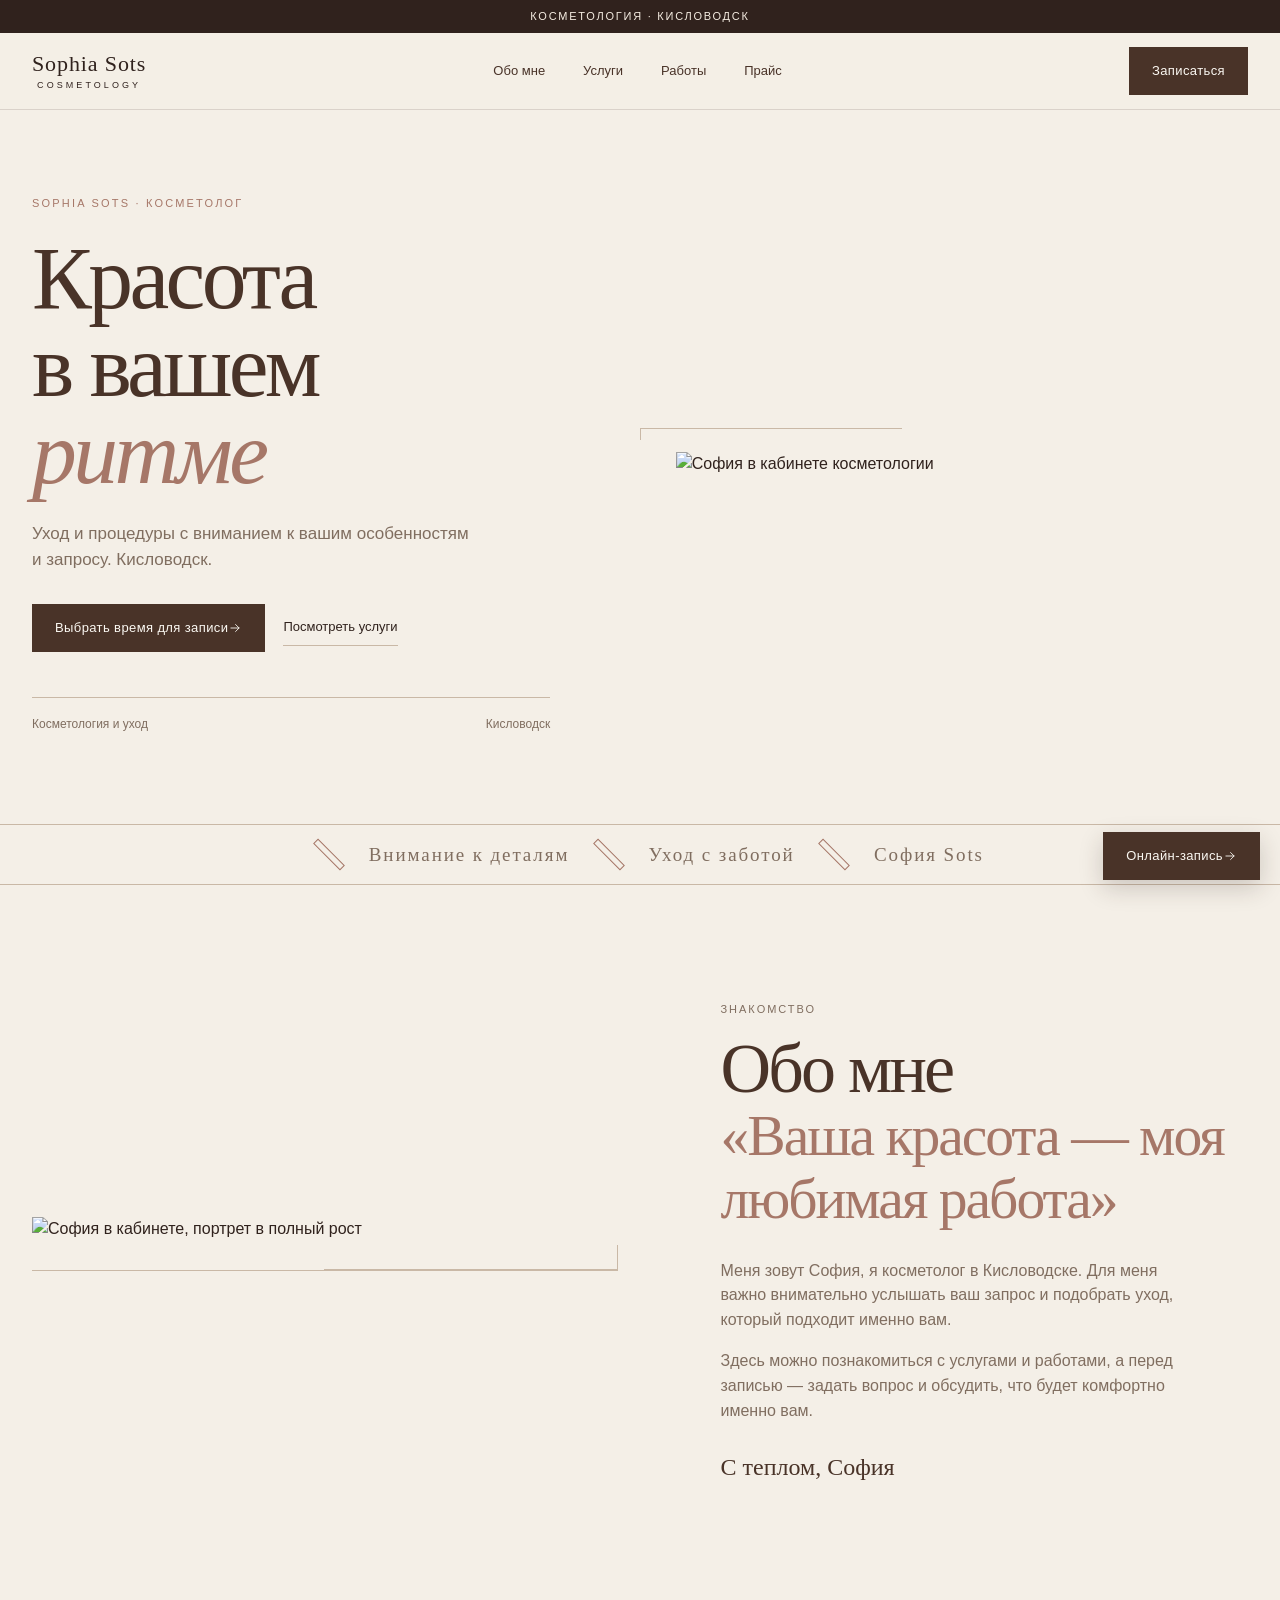
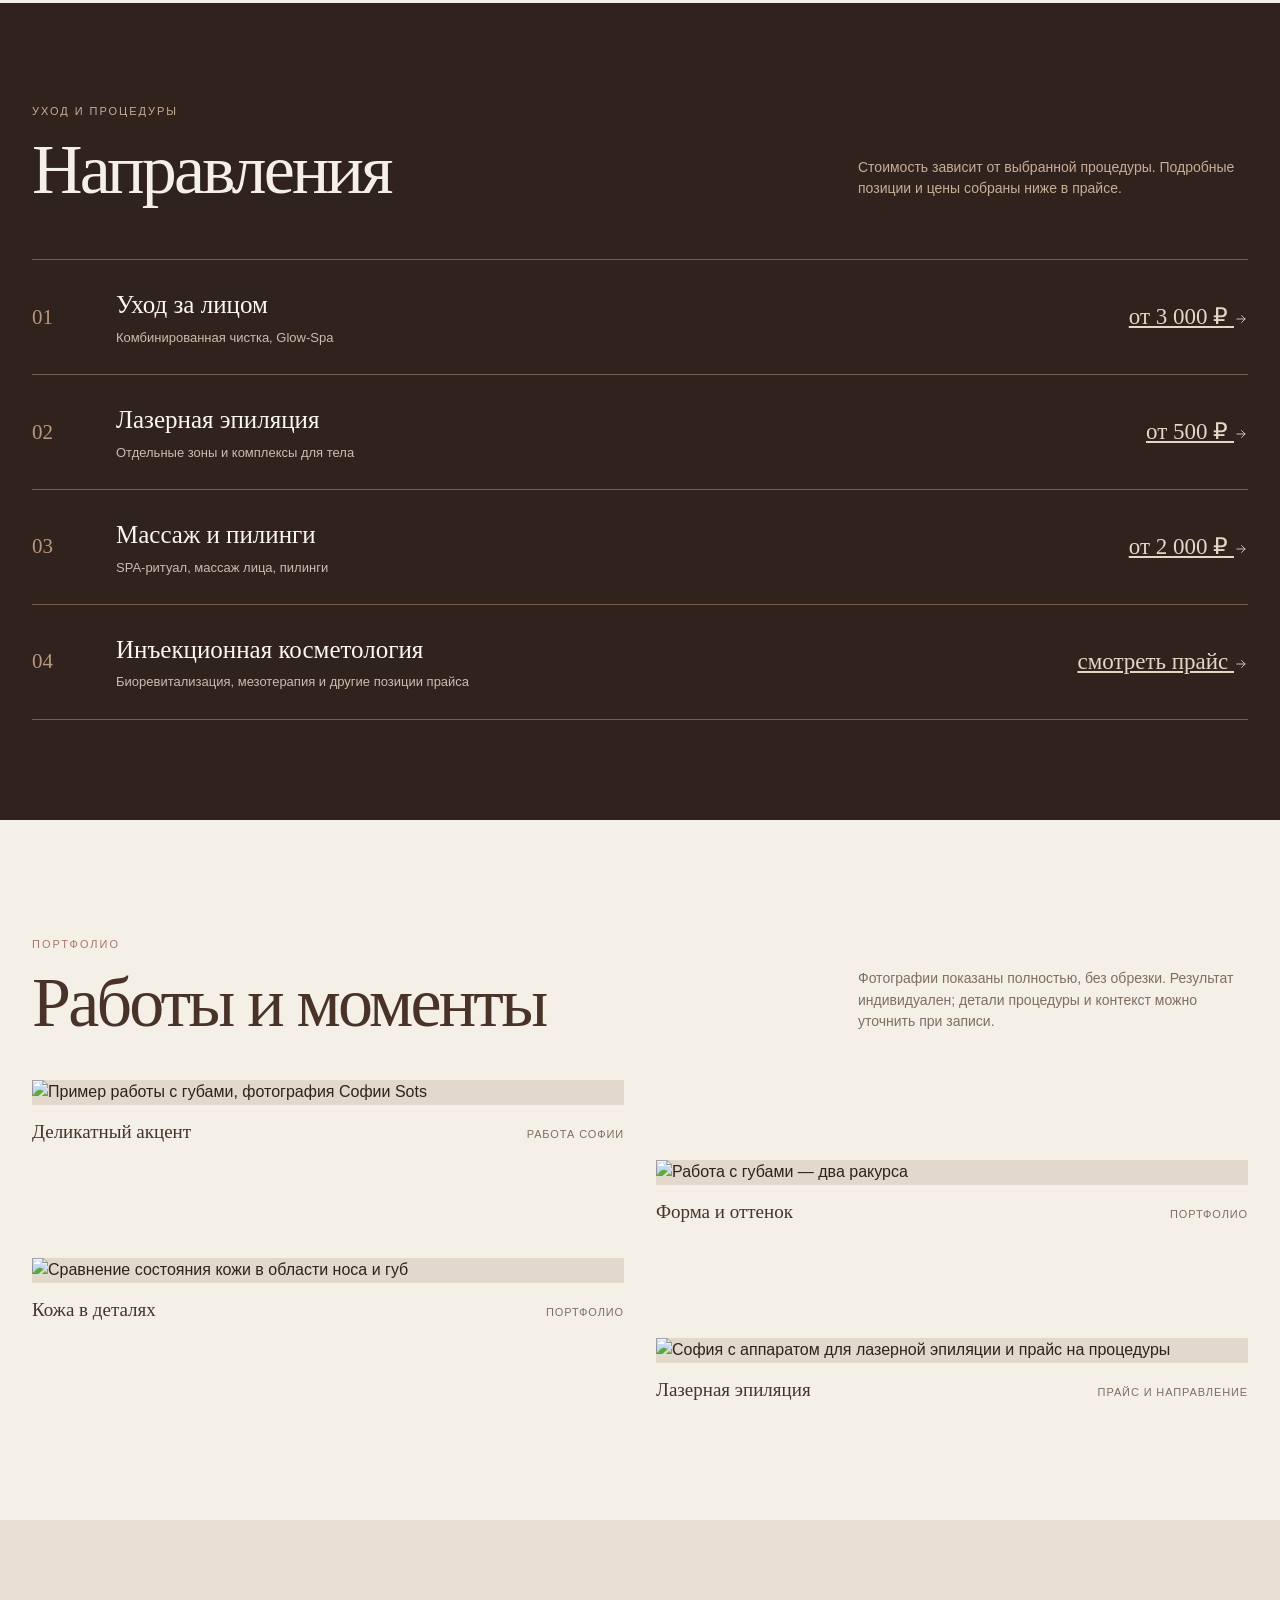
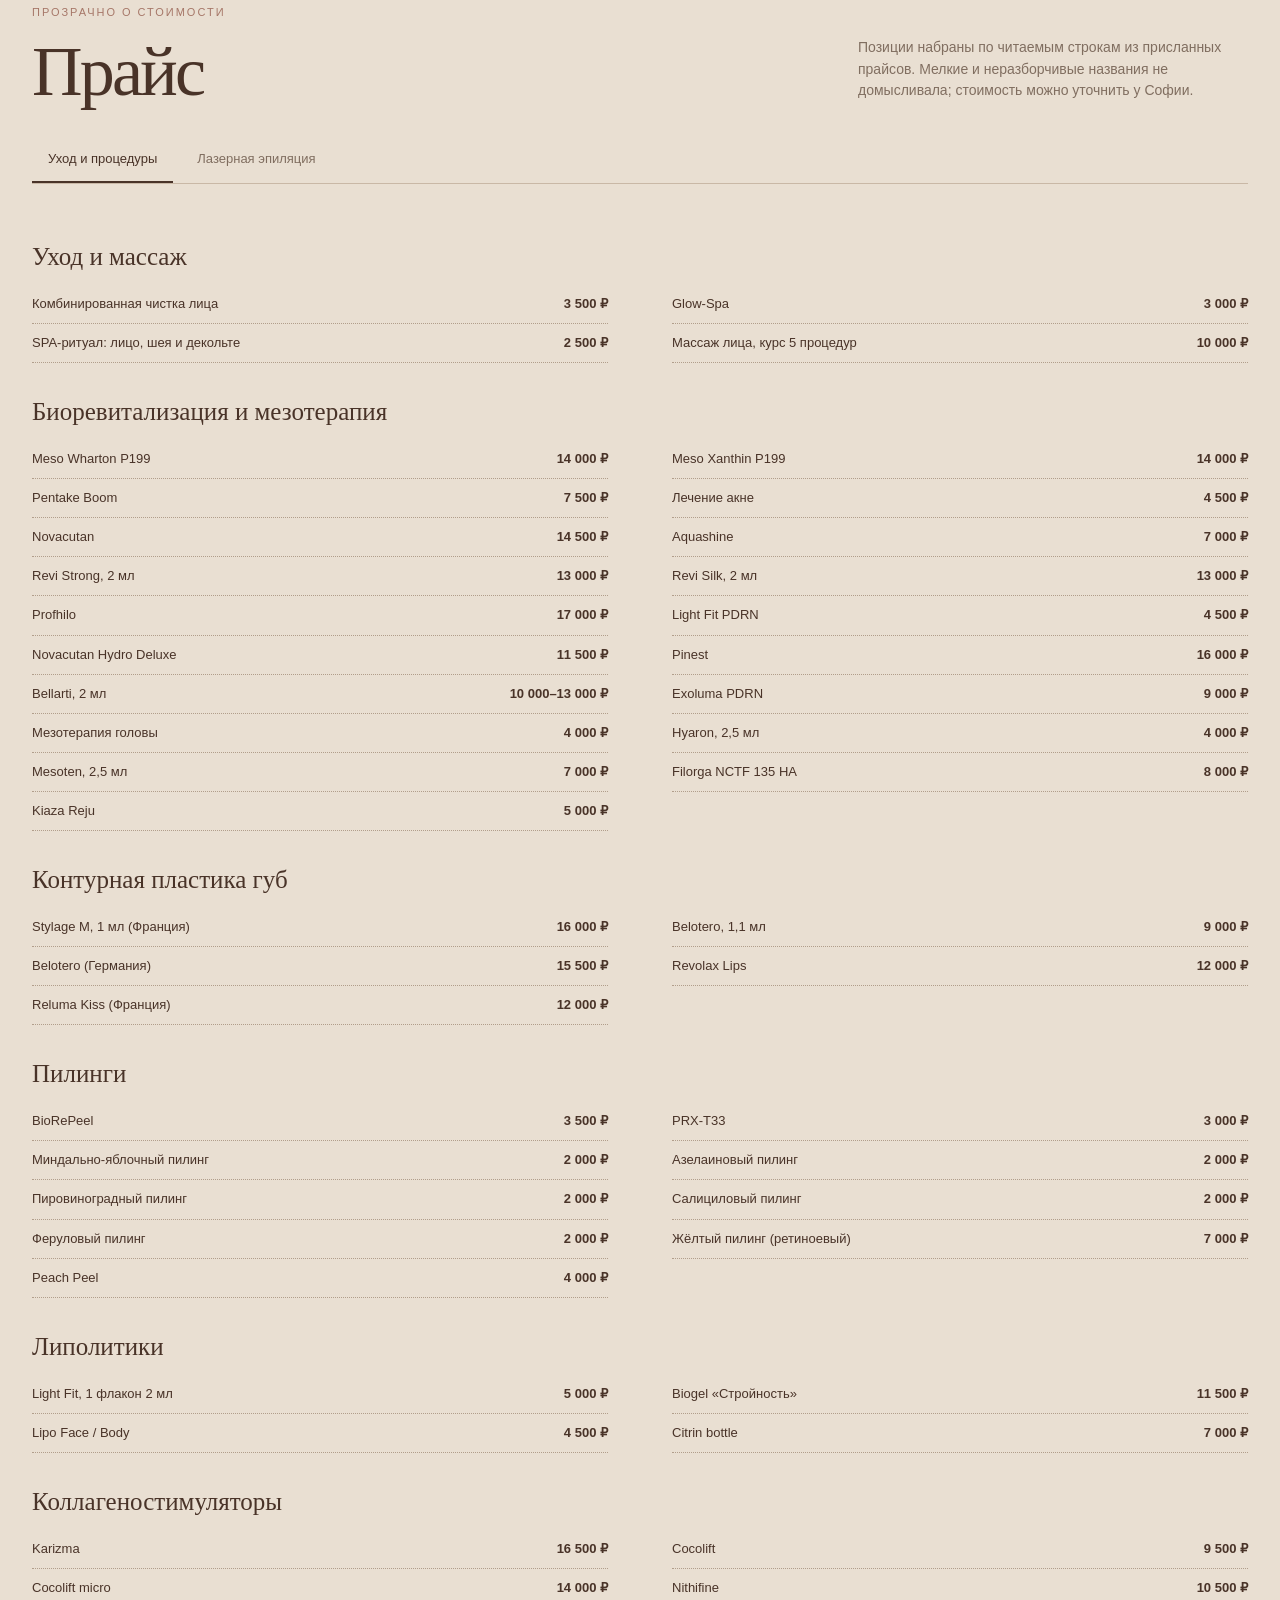
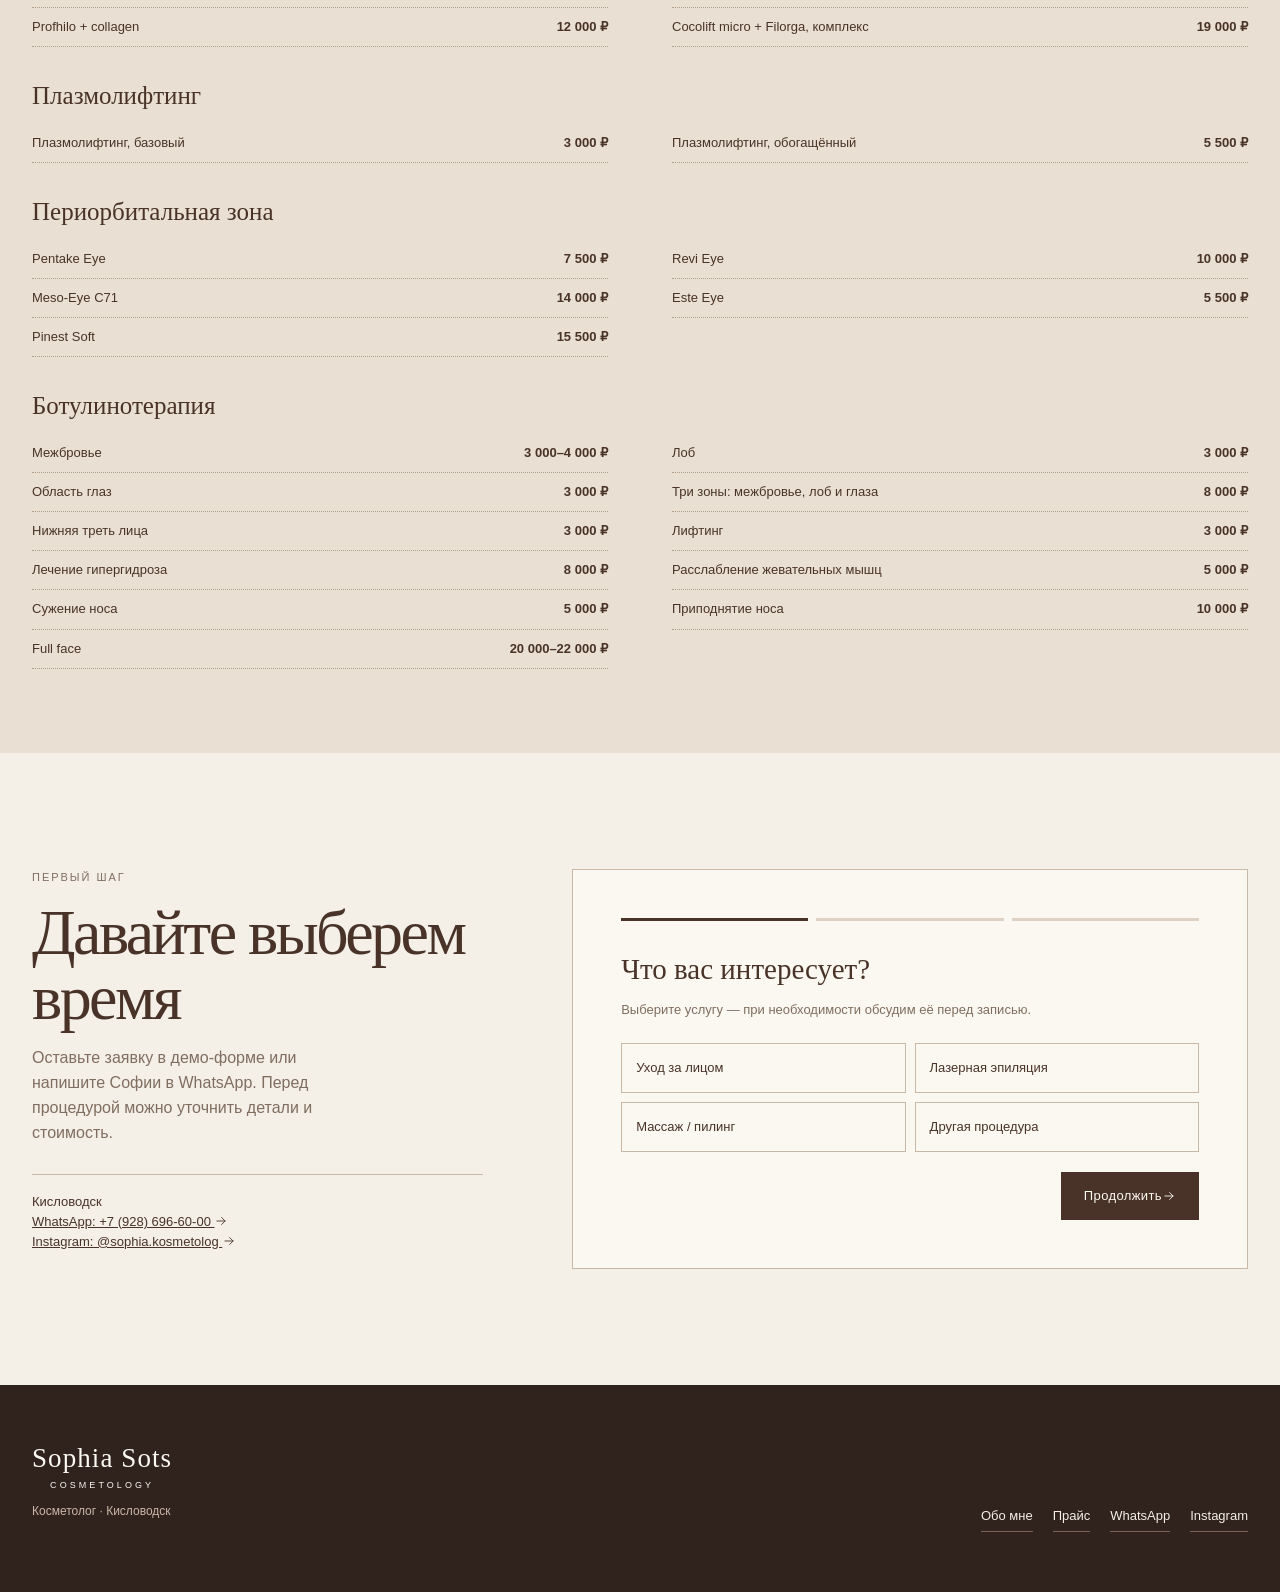
==== index.html @ 443e433d "Add files via upload" ====
<!doctype html>
<html lang="ru">
<head>
  <meta charset="utf-8">
  <meta name="viewport" content="width=device-width, initial-scale=1">
  <meta name="theme-color" content="#f4efe7">
  <meta name="description" content="София Sots — косметолог в Кисловодске. Услуги, прайс и онлайн-запись.">
  <title>Sophia Sots — косметолог в Кисловодске</title>
  <style>
    :root{--milk:#f4efe7;--paper:#fbf8f2;--cocoa:#ded0bf;--brown:#493328;--deep:#30221d;--muted:#806e60;--line:#c9b8a6;--rose:#a67768;--serif:Georgia,"Times New Roman",serif;--sans:Arial,"Helvetica Neue",sans-serif;--page:min(1220px,calc(100% - 64px))}
    *{box-sizing:border-box}html{scroll-behavior:smooth;scroll-padding-top:84px}body{margin:0;background:var(--milk);color:var(--deep);font-family:var(--sans);font-size:16px;line-height:1.55}a{color:inherit}button,input,select{font:inherit}button,a{touch-action:manipulation}img{display:block;max-width:100%;height:auto}::selection{background:#cbb49d;color:var(--deep)}
    .topline{background:var(--deep);color:#f5ede2;padding:8px 24px;text-align:center;font-size:11px;letter-spacing:.16em;text-transform:uppercase}.header{position:sticky;top:0;z-index:20;background:rgba(244,239,231,.96);border-bottom:1px solid rgba(73,51,40,.15);backdrop-filter:blur(12px)}.nav{width:var(--page);margin:auto;min-height:76px;display:flex;align-items:center;justify-content:space-between;gap:26px}.brand{font-family:var(--serif);font-size:22px;letter-spacing:.04em;text-decoration:none;line-height:1}.brand small{display:block;text-align:center;font-family:var(--sans);font-size:9px;letter-spacing:.34em;text-transform:uppercase;margin-top:6px}.navlinks{display:flex;gap:clamp(16px,3vw,38px);align-items:center}.navlinks a{text-decoration:none;font-size:13px;color:var(--brown)}.navlinks a:hover{text-decoration:underline;text-underline-offset:5px}.nav-cta,.button{display:inline-flex;justify-content:center;align-items:center;min-height:48px;padding:0 22px;background:var(--brown);color:var(--paper);border:1px solid var(--brown);text-decoration:none;font-size:13px;letter-spacing:.03em;transition:background .2s,color .2s}.nav-cta:hover,.button:hover{background:transparent;color:var(--brown)}.menu-toggle{display:none;background:none;border:0;color:var(--brown);font-size:14px;padding:12px}
    .hero{width:var(--page);margin:44px auto 0;display:grid;grid-template-columns:.92fr 1.08fr;align-items:center;gap:clamp(36px,7vw,100px);min-height:620px}.eyebrow{margin:0 0 22px;color:var(--rose);font-size:11px;letter-spacing:.2em;text-transform:uppercase}.hero h1,.section-title{font-family:var(--serif);font-weight:400;letter-spacing:-.04em;color:var(--brown)}.hero h1{font-size:clamp(56px,7vw,98px);line-height:.98;margin:0 0 24px}.hero h1 em{font-weight:400;color:var(--rose)}.hero-copy{max-width:440px;color:var(--muted);font-size:17px;margin:0 0 30px}.hero-actions{display:flex;align-items:center;gap:18px;flex-wrap:wrap}.text-link{font-size:13px;text-decoration:none;border-bottom:1px solid var(--line);padding:8px 0}.hero-note{margin-top:45px;padding-top:17px;border-top:1px solid var(--line);color:var(--muted);font-size:12px;display:flex;justify-content:space-between;gap:12px}.hero-visual{position:relative;padding:0 0 0 36px}.hero-visual:before{content:"";position:absolute;top:-24px;left:0;width:43%;height:44%;border-top:1px solid var(--line);border-left:1px solid var(--line)}.hero-visual img{width:100%;height:auto;position:relative;z-index:1}
    .marquee{margin-top:50px;border-top:1px solid var(--line);border-bottom:1px solid var(--line);padding:15px 0;overflow:hidden;color:var(--muted);font-family:var(--serif);font-size:19px;letter-spacing:.1em;text-align:center}.marquee span{color:var(--rose);padding:0 18px}
    .section{width:var(--page);margin:0 auto;padding:116px 0}.section-head{display:grid;grid-template-columns:1fr minmax(240px,390px);align-items:end;gap:36px;margin-bottom:42px}.section-title{font-size:clamp(42px,5.5vw,70px);line-height:1.02;margin:0}.section-intro{color:var(--muted);font-size:14px;margin:0 0 5px}.section-kicker{font-size:11px;letter-spacing:.18em;color:var(--rose);text-transform:uppercase;margin:0 0 14px}
    .about{display:grid;grid-template-columns:1fr .9fr;gap:clamp(36px,8vw,110px);align-items:center}.about-photo{position:relative;border-bottom:1px solid var(--line);padding:0 32px 28px 0}.about-photo:after{content:"";position:absolute;right:0;bottom:0;width:50%;height:45%;border-right:1px solid var(--line);border-bottom:1px solid var(--line);pointer-events:none}.about-photo img{width:100%;height:auto}.about-copy blockquote{font-family:var(--serif);font-size:clamp(34px,4.5vw,58px);line-height:1.1;color:var(--rose);margin:0 0 28px;letter-spacing:-.035em}.about-copy p{color:var(--muted);max-width:470px}.signature{font-family:var(--serif);font-size:24px;color:var(--brown);margin-top:26px}
    .services{background:var(--deep);color:var(--paper);width:100%;padding:100px max(32px,calc((100% - 1220px)/2))}.services .section-head{margin-bottom:54px}.services .section-title{color:var(--milk)}.services .section-intro,.services .section-kicker{color:#c6ae98}.service-list{border-top:1px solid #725d50}.service{display:grid;grid-template-columns:60px 1fr auto;gap:24px;align-items:center;padding:26px 0;border-bottom:1px solid #725d50}.service-num{font-family:var(--serif);font-size:21px;color:#b8987e}.service h3{font-family:var(--serif);font-size:25px;font-weight:400;margin:0 0 3px}.service p{font-size:13px;color:#cbbcaf;margin:0}.service-price{font-family:var(--serif);font-size:23px;white-space:nowrap;color:#e6d6c5}
    .works{display:grid;grid-template-columns:1fr 1fr;gap:32px;align-items:start}.work{margin:0}.work:nth-child(even){margin-top:80px}.work img{width:100%;height:auto;background:#e2d8cb}.work figcaption{display:flex;justify-content:space-between;align-items:baseline;gap:12px;padding-top:12px;color:var(--brown);font-family:var(--serif);font-size:19px}.work figcaption small{font-family:var(--sans);font-size:11px;color:var(--muted);letter-spacing:.08em;text-transform:uppercase}
    .price-wrap{background:#e9dfd2;padding:84px max(32px,calc((100% - 1220px)/2))}.price-wrap .section-head{margin-bottom:30px}.price-note{color:var(--muted);font-size:12px;margin:0 0 25px}.price-tabs{display:flex;gap:8px;border-bottom:1px solid var(--line);margin-bottom:24px;flex-wrap:wrap}.price-tab{background:transparent;border:0;border-bottom:2px solid transparent;padding:12px 16px;color:var(--muted);cursor:pointer;font-size:13px}.price-tab[aria-selected="true"]{border-color:var(--brown);color:var(--brown)}.price-panel{display:none}.price-panel.active{display:block}.price-group{display:grid;grid-template-columns:1fr 1fr;column-gap:64px}.price-group h3{font-family:var(--serif);font-weight:400;font-size:25px;color:var(--brown);margin:30px 0 8px;grid-column:1/-1}.price-row{display:flex;justify-content:space-between;align-items:baseline;gap:12px;border-bottom:1px dotted #b19e8b;padding:9px 0;font-size:13px;color:var(--brown)}.price-row b{font-weight:600;white-space:nowrap}.laser-columns{columns:2;column-gap:56px}.laser-item{display:flex;justify-content:space-between;gap:16px;padding:10px 0;border-bottom:1px dotted #b19e8b;break-inside:avoid;font-size:14px;color:var(--brown)}.laser-item b{white-space:nowrap;font-weight:600}
    .booking{display:grid;grid-template-columns:.8fr 1.2fr;gap:clamp(32px,7vw,90px);align-items:start}.booking-aside{position:sticky;top:125px}.booking-aside .section-title{font-size:clamp(44px,5vw,66px)}.booking-aside p{color:var(--muted);max-width:340px}.contact-line{border-top:1px solid var(--line);padding-top:17px;margin-top:28px;font-size:13px;color:var(--brown)}.booking-box{background:var(--paper);padding:clamp(24px,4vw,48px);border:1px solid var(--line)}.stepper{display:flex;gap:8px;margin-bottom:26px}.stepper i{height:3px;flex:1;background:#ded2c5}.stepper i.on{background:var(--brown)}.form-step{display:none}.form-step.active{display:block}.form-step h3{font-family:var(--serif);font-weight:400;font-size:29px;color:var(--brown);margin:0 0 8px}.form-hint{color:var(--muted);font-size:13px;margin:0 0 23px}.choice-list{display:grid;grid-template-columns:1fr 1fr;gap:9px}.choice{position:relative}.choice input{position:absolute;opacity:0}.choice label{display:flex;justify-content:space-between;gap:12px;padding:14px;border:1px solid var(--line);cursor:pointer;font-size:13px;color:var(--brown);min-height:50px}.choice input:checked+label{background:#e7dacb;border-color:var(--brown)}.choice input:focus-visible+label{outline:2px solid var(--rose);outline-offset:2px}.form-grid{display:grid;grid-template-columns:1fr 1fr;gap:14px}.field{display:grid;gap:7px;margin-bottom:15px}.field label{font-size:12px;color:var(--muted)}.field input,.field select{width:100%;min-height:48px;border:1px solid var(--line);background:var(--milk);padding:10px 12px;color:var(--deep);border-radius:0}.form-buttons{display:flex;justify-content:space-between;gap:14px;margin-top:20px}.button.secondary{background:transparent;color:var(--brown)}.button.secondary:hover{background:var(--cocoa)}.fineprint{font-size:11px;color:var(--muted);margin-top:16px}.success{display:none;text-align:center;padding:28px 8px}.success h3{font-family:var(--serif);font-weight:400;font-size:34px;color:var(--brown)}.success p{color:var(--muted)}
    .footer{background:var(--deep);color:var(--paper);padding:60px 0}.footer-inner{width:var(--page);margin:auto;display:flex;justify-content:space-between;gap:28px;align-items:end}.footer .brand{font-size:27px}.footer-meta{color:#c9b7a7;font-size:12px}.footer-links{display:flex;gap:20px;flex-wrap:wrap}.footer-links a{font-size:13px;color:var(--milk);text-decoration:none;border-bottom:1px solid #776456;padding-bottom:5px}.float-book{position:fixed;z-index:15;bottom:20px;right:20px;box-shadow:0 8px 24px #30221d33}
    :focus-visible{outline:2px solid var(--rose);outline-offset:3px}.icon-arrow{width:14px;height:14px;vertical-align:-2px;fill:none;stroke:currentColor;stroke-width:1.5;stroke-linecap:round;stroke-linejoin:round}.sparkle{display:inline-block;width:7px;height:7px;border:1px solid currentColor;transform:rotate(45deg);vertical-align:3px;margin:0 14px}
    @media(max-width:800px){:root{--page:calc(100% - 40px)}.topline{font-size:9px}.nav{min-height:68px}.menu-toggle{display:block}.nav-cta{display:none}.navlinks{display:none;position:absolute;left:0;right:0;top:68px;background:var(--milk);padding:16px 20px 22px;border-bottom:1px solid var(--line);flex-direction:column;align-items:stretch;gap:0}.navlinks.open{display:flex}.navlinks a{padding:13px 0;border-bottom:1px solid #ded3c7}.hero{margin-top:20px;grid-template-columns:1fr;gap:28px;min-height:0}.hero h1{font-size:clamp(54px,13vw,82px)}.hero-copy{font-size:16px}.hero-note{margin-top:30px}.hero-visual{padding:0 0 0 14px;max-width:600px;margin-left:auto}.photo-caption{font-size:14px;padding:11px 15px}.marquee{margin-top:35px;font-size:16px}.section{padding:78px 0}.section-head{grid-template-columns:1fr;gap:16px;margin-bottom:30px}.about{grid-template-columns:1fr;gap:30px}.about-photo{padding-right:18px}.about-copy blockquote{font-size:42px}.services{padding:76px 20px}.service{grid-template-columns:34px 1fr;gap:12px;padding:22px 0}.service-num{font-size:17px}.service h3{font-size:22px}.service-price{grid-column:2;font-size:20px}.works{gap:20px}.work:nth-child(even){margin-top:42px}.work figcaption{display:block;font-size:17px}.work figcaption small{display:block;margin-top:3px}.price-wrap{padding:68px 20px}.price-group{grid-template-columns:1fr}.price-group h3{margin-top:26px}.laser-columns{columns:1}.booking{grid-template-columns:1fr;gap:28px}.booking-aside{position:static}.booking-aside .section-title{font-size:52px}.booking-box{padding:22px 17px}.choice-list{grid-template-columns:1fr}.form-grid{grid-template-columns:1fr;gap:0}.footer{padding:45px 0 88px}.footer-inner{align-items:start;flex-direction:column}.float-book{left:20px;right:20px;bottom:12px}.float-book.button{min-height:48px}}
    @media(max-width:420px){:root{--page:calc(100% - 32px)}.hero h1{font-size:54px}.hero-actions{gap:12px}.hero-actions .button{width:100%}.section-title{font-size:43px}.works{grid-template-columns:1fr;gap:24px}.work:nth-child(even){margin-top:0}.price-tabs{gap:0}.price-tab{padding:10px 8px;font-size:11px}.booking-aside .section-title{font-size:46px}.footer-links{gap:14px}}
    @media(prefers-reduced-motion:reduce){*,*::before,*::after{scroll-behavior:auto!important;transition:none!important}}
  </style>
</head>
<body>
  <div class="topline">Косметология · Кисловодск</div>
  <header class="header">
    <nav class="nav" aria-label="Основная навигация">
      <a class="brand" href="#home" aria-label="Sophia Sots — на главную">Sophia Sots<small>cosmetology</small></a>
      <button class="menu-toggle" type="button" aria-expanded="false" aria-controls="navlinks">Меню</button>
      <div class="navlinks" id="navlinks"><a href="#about">Обо мне</a><a href="#services">Услуги</a><a href="#works">Работы</a><a href="#prices">Прайс</a></div>
      <a class="nav-cta" href="#booking">Записаться</a>
    </nav>
  </header>
  <main id="home">
    <section class="hero" aria-labelledby="hero-title">
      <div>
        <p class="eyebrow">Sophia Sots · косметолог</p>
        <h1 id="hero-title">Красота<br>в вашем<br><em>ритме</em></h1>
        <p class="hero-copy">Уход и процедуры с вниманием к вашим особенностям и запросу. Кисловодск.</p>
        <div class="hero-actions"><a class="button" href="#booking">Выбрать время для записи <svg class="icon-arrow" aria-hidden="true" viewBox="0 0 24 24"><path d="M5 12h14m-6-6 6 6-6 6"/></svg></a><a class="text-link" href="#services">Посмотреть услуги</a></div>
        <div class="hero-note"><span>Косметология и уход</span><span>Кисловодск</span></div>
      </div>
      <div class="hero-visual"><img src="photo_5316568462299701750_y.jpg" alt="София в кабинете косметологии" fetchpriority="high"></div>
    </section>
    <div class="marquee" aria-label="Красота в деталях"><span class="sparkle" aria-hidden="true"></span> Внимание к деталям <span class="sparkle" aria-hidden="true"></span> Уход с заботой <span class="sparkle" aria-hidden="true"></span> София Sots</div>
    <section class="section" id="about" aria-labelledby="about-title">
      <div class="about">
        <div class="about-photo"><img src="photo_5316568462299701749_y.jpg" alt="София в кабинете, портрет в полный рост" loading="lazy"></div>
        <div class="about-copy"><p class="section-kicker">Знакомство</p><h2 class="section-title" id="about-title">Обо мне</h2><blockquote>«Ваша красота — моя любимая работа»</blockquote><p>Меня зовут София, я косметолог в Кисловодске. Для меня важно внимательно услышать ваш запрос и подобрать уход, который подходит именно вам.</p><p>Здесь можно познакомиться с услугами и работами, а перед записью — задать вопрос и обсудить, что будет комфортно именно вам.</p><div class="signature">С теплом, София</div></div>
      </div>
    </section>
    <section class="services" id="services" aria-labelledby="services-title">
      <div class="section-head"><div><p class="section-kicker">Уход и процедуры</p><h2 class="section-title" id="services-title">Направления</h2></div><p class="section-intro">Стоимость зависит от выбранной процедуры. Подробные позиции и цены собраны ниже в прайсе.</p></div>
      <div class="service-list">
        <article class="service"><span class="service-num">01</span><div><h3>Уход за лицом</h3><p>Комбинированная чистка, Glow-Spa</p></div><a class="service-price" href="#prices">от 3 000 ₽ <svg class="icon-arrow" aria-hidden="true" viewBox="0 0 24 24"><path d="M5 12h14m-6-6 6 6-6 6"/></svg></a></article>
        <article class="service"><span class="service-num">02</span><div><h3>Лазерная эпиляция</h3><p>Отдельные зоны и комплексы для тела</p></div><a class="service-price" href="#prices">от 500 ₽ <svg class="icon-arrow" aria-hidden="true" viewBox="0 0 24 24"><path d="M5 12h14m-6-6 6 6-6 6"/></svg></a></article>
        <article class="service"><span class="service-num">03</span><div><h3>Массаж и пилинги</h3><p>SPA-ритуал, массаж лица, пилинги</p></div><a class="service-price" href="#prices">от 2 000 ₽ <svg class="icon-arrow" aria-hidden="true" viewBox="0 0 24 24"><path d="M5 12h14m-6-6 6 6-6 6"/></svg></a></article>
        <article class="service"><span class="service-num">04</span><div><h3>Инъекционная косметология</h3><p>Биоревитализация, мезотерапия и другие позиции прайса</p></div><a class="service-price" href="#prices">смотреть прайс <svg class="icon-arrow" aria-hidden="true" viewBox="0 0 24 24"><path d="M5 12h14m-6-6 6 6-6 6"/></svg></a></article>
      </div>
    </section>
    <section class="section" id="works" aria-labelledby="works-title">
      <div class="section-head"><div><p class="section-kicker">Портфолио</p><h2 class="section-title" id="works-title">Работы и моменты</h2></div><p class="section-intro">Фотографии показаны полностью, без обрезки. Результат индивидуален; детали процедуры и контекст можно уточнить при записи.</p></div>
      <div class="works">
        <figure class="work"><img src="photo_5316568462299701748_y.jpg" alt="Пример работы с губами, фотография Софии Sots" loading="lazy"><figcaption>Деликатный акцент <small>Работа Софии</small></figcaption></figure>
        <figure class="work"><img src="photo_5316568462299701746_y.jpg" alt="Работа с губами — два ракурса" loading="lazy"><figcaption>Форма и оттенок <small>Портфолио</small></figcaption></figure>
        <figure class="work"><img src="photo_5316568462299701747_y.jpg" alt="Сравнение состояния кожи в области носа и губ" loading="lazy"><figcaption>Кожа в деталях <small>Портфолио</small></figcaption></figure>
        <figure class="work"><img src="photo_5316568462299701752_y.jpg" alt="София с аппаратом для лазерной эпиляции и прайс на процедуры" loading="lazy"><figcaption>Лазерная эпиляция <small>Прайс и направление</small></figcaption></figure>
      </div>
    </section>
    <section class="price-wrap" id="prices" aria-labelledby="prices-title">
      <div class="section-head"><div><p class="section-kicker">Прозрачно о стоимости</p><h2 class="section-title" id="prices-title">Прайс</h2></div><p class="section-intro">Позиции набраны по читаемым строкам из присланных прайсов. Мелкие и неразборчивые названия не домысливала; стоимость можно уточнить у Софии.</p></div>
      <div class="price-tabs" role="tablist" aria-label="Категории прайса">
        <button class="price-tab" id="tab-care" role="tab" aria-selected="true" aria-controls="panel-care">Уход и процедуры</button>
        <button class="price-tab" id="tab-laser" role="tab" aria-selected="false" aria-controls="panel-laser">Лазерная эпиляция</button>
      </div>
      <div class="price-panel active" id="panel-care" role="tabpanel" aria-labelledby="tab-care">
        <div class="price-group">
          <h3>Уход и массаж</h3>
          <div class="price-row"><span>Комбинированная чистка лица</span><b>3 500 ₽</b></div><div class="price-row"><span>Glow-Spa</span><b>3 000 ₽</b></div><div class="price-row"><span>SPA-ритуал: лицо, шея и декольте</span><b>2 500 ₽</b></div><div class="price-row"><span>Массаж лица, курс 5 процедур</span><b>10 000 ₽</b></div>
          <h3>Биоревитализация и мезотерапия</h3>
          <div class="price-row"><span>Meso Wharton P199</span><b>14 000 ₽</b></div><div class="price-row"><span>Meso Xanthin P199</span><b>14 000 ₽</b></div><div class="price-row"><span>Pentake Boom</span><b>7 500 ₽</b></div><div class="price-row"><span>Лечение акне</span><b>4 500 ₽</b></div><div class="price-row"><span>Novacutan</span><b>14 500 ₽</b></div><div class="price-row"><span>Aquashine</span><b>7 000 ₽</b></div><div class="price-row"><span>Revi Strong, 2 мл</span><b>13 000 ₽</b></div><div class="price-row"><span>Revi Silk, 2 мл</span><b>13 000 ₽</b></div><div class="price-row"><span>Profhilo</span><b>17 000 ₽</b></div><div class="price-row"><span>Light Fit PDRN</span><b>4 500 ₽</b></div><div class="price-row"><span>Novacutan Hydro Deluxe</span><b>11 500 ₽</b></div><div class="price-row"><span>Pinest</span><b>16 000 ₽</b></div><div class="price-row"><span>Bellarti, 2 мл</span><b>10 000–13 000 ₽</b></div><div class="price-row"><span>Exoluma PDRN</span><b>9 000 ₽</b></div><div class="price-row"><span>Мезотерапия головы</span><b>4 000 ₽</b></div><div class="price-row"><span>Hyaron, 2,5 мл</span><b>4 000 ₽</b></div><div class="price-row"><span>Mesoten, 2,5 мл</span><b>7 000 ₽</b></div><div class="price-row"><span>Filorga NCTF 135 HA</span><b>8 000 ₽</b></div><div class="price-row"><span>Kiaza Reju</span><b>5 000 ₽</b></div>
          <h3>Контурная пластика губ</h3>
          <div class="price-row"><span>Stylage M, 1 мл (Франция)</span><b>16 000 ₽</b></div><div class="price-row"><span>Belotero, 1,1 мл</span><b>9 000 ₽</b></div><div class="price-row"><span>Belotero (Германия)</span><b>15 500 ₽</b></div><div class="price-row"><span>Revolax Lips</span><b>12 000 ₽</b></div><div class="price-row"><span>Reluma Kiss (Франция)</span><b>12 000 ₽</b></div>
          <h3>Пилинги</h3>
          <div class="price-row"><span>BioRePeel</span><b>3 500 ₽</b></div><div class="price-row"><span>PRX-T33</span><b>3 000 ₽</b></div><div class="price-row"><span>Миндально-яблочный пилинг</span><b>2 000 ₽</b></div><div class="price-row"><span>Азелаиновый пилинг</span><b>2 000 ₽</b></div><div class="price-row"><span>Пировиноградный пилинг</span><b>2 000 ₽</b></div><div class="price-row"><span>Салициловый пилинг</span><b>2 000 ₽</b></div><div class="price-row"><span>Феруловый пилинг</span><b>2 000 ₽</b></div><div class="price-row"><span>Жёлтый пилинг (ретиноевый)</span><b>7 000 ₽</b></div><div class="price-row"><span>Peach Peel</span><b>4 000 ₽</b></div>
          <h3>Липолитики</h3>
          <div class="price-row"><span>Light Fit, 1 флакон 2 мл</span><b>5 000 ₽</b></div><div class="price-row"><span>Biogel «Стройность»</span><b>11 500 ₽</b></div><div class="price-row"><span>Lipo Face / Body</span><b>4 500 ₽</b></div><div class="price-row"><span>Citrin bottle</span><b>7 000 ₽</b></div>
          <h3>Коллагеностимуляторы</h3>
          <div class="price-row"><span>Karizma</span><b>16 500 ₽</b></div><div class="price-row"><span>Cocolift</span><b>9 500 ₽</b></div><div class="price-row"><span>Cocolift micro</span><b>14 000 ₽</b></div><div class="price-row"><span>Nithifine</span><b>10 500 ₽</b></div><div class="price-row"><span>Profhilo + collagen</span><b>12 000 ₽</b></div><div class="price-row"><span>Cocolift micro + Filorga, комплекс</span><b>19 000 ₽</b></div>
          <h3>Плазмолифтинг</h3>
          <div class="price-row"><span>Плазмолифтинг, базовый</span><b>3 000 ₽</b></div><div class="price-row"><span>Плазмолифтинг, обогащённый</span><b>5 500 ₽</b></div>
          <h3>Периорбитальная зона</h3>
          <div class="price-row"><span>Pentake Eye</span><b>7 500 ₽</b></div><div class="price-row"><span>Revi Eye</span><b>10 000 ₽</b></div><div class="price-row"><span>Meso-Eye C71</span><b>14 000 ₽</b></div><div class="price-row"><span>Este Eye</span><b>5 500 ₽</b></div><div class="price-row"><span>Pinest Soft</span><b>15 500 ₽</b></div>
          <h3>Ботулинотерапия</h3>
          <div class="price-row"><span>Межбровье</span><b>3 000–4 000 ₽</b></div><div class="price-row"><span>Лоб</span><b>3 000 ₽</b></div><div class="price-row"><span>Область глаз</span><b>3 000 ₽</b></div><div class="price-row"><span>Три зоны: межбровье, лоб и глаза</span><b>8 000 ₽</b></div><div class="price-row"><span>Нижняя треть лица</span><b>3 000 ₽</b></div><div class="price-row"><span>Лифтинг</span><b>3 000 ₽</b></div><div class="price-row"><span>Лечение гипергидроза</span><b>8 000 ₽</b></div><div class="price-row"><span>Расслабление жевательных мышц</span><b>5 000 ₽</b></div><div class="price-row"><span>Сужение носа</span><b>5 000 ₽</b></div><div class="price-row"><span>Приподнятие носа</span><b>10 000 ₽</b></div><div class="price-row"><span>Full face</span><b>20 000–22 000 ₽</b></div>
        </div>
      </div>
      <div class="price-panel" id="panel-laser" role="tabpanel" aria-labelledby="tab-laser">
        <div class="laser-columns">
          <div class="laser-item"><span>Руки полностью</span><b>1 800 ₽</b></div><div class="laser-item"><span>Руки до локтя</span><b>1 200 ₽</b></div><div class="laser-item"><span>Руки выше локтя</span><b>1 200 ₽</b></div><div class="laser-item"><span>Ноги полностью</span><b>2 300 ₽</b></div><div class="laser-item"><span>Бёдра</span><b>1 500 ₽</b></div><div class="laser-item"><span>Голени</span><b>1 200 ₽</b></div><div class="laser-item"><span>Подмышечные впадины</span><b>1 000 ₽</b></div><div class="laser-item"><span>Ореолы</span><b>500 ₽</b></div><div class="laser-item"><span>Живот</span><b>800 ₽</b></div><div class="laser-item"><span>Бикини классическое</span><b>1 000 ₽</b></div><div class="laser-item"><span>Бикини глубокое</span><b>1 500 ₽</b></div><div class="laser-item"><span>Спина</span><b>1 500 ₽</b></div><div class="laser-item"><span>Поясница</span><b>900 ₽</b></div><div class="laser-item"><span>Ягодицы</span><b>800 ₽</b></div>
        </div>
      </div>
    </section>
    <section class="section" id="booking" aria-labelledby="booking-title">
      <div class="booking">
        <div class="booking-aside"><p class="section-kicker">Первый шаг</p><h2 class="section-title" id="booking-title">Давайте выберем время</h2><p>Оставьте заявку в демо-форме или напишите Софии в WhatsApp. Перед процедурой можно уточнить детали и стоимость.</p><div class="contact-line">Кисловодск<br><a href="https://wa.me/79286966000" target="_blank" rel="noopener">WhatsApp: +7 (928) 696-60-00 <svg class="icon-arrow" aria-hidden="true" viewBox="0 0 24 24"><path d="M5 12h14m-6-6 6 6-6 6"/></svg></a><br><a href="https://instagram.com/sophia.kosmetolog" target="_blank" rel="noopener">Instagram: @sophia.kosmetolog <svg class="icon-arrow" aria-hidden="true" viewBox="0 0 24 24"><path d="M5 12h14m-6-6 6 6-6 6"/></svg></a></div></div>
        <div class="booking-box">
          <div class="stepper" aria-label="Шаг 1 из 3"><i class="on"></i><i></i><i></i></div>
          <form id="booking-form" novalidate>
            <div class="form-step active" data-step="1"><h3>Что вас интересует?</h3><p class="form-hint">Выберите услугу — при необходимости обсудим её перед записью.</p><div class="choice-list">
              <div class="choice"><input id="s1" type="radio" name="service" value="Уход за лицом" required><label for="s1">Уход за лицом</label></div><div class="choice"><input id="s2" type="radio" name="service" value="Лазерная эпиляция"><label for="s2">Лазерная эпиляция</label></div><div class="choice"><input id="s3" type="radio" name="service" value="Массаж / пилинг"><label for="s3">Массаж / пилинг</label></div><div class="choice"><input id="s4" type="radio" name="service" value="Другая процедура"><label for="s4">Другая процедура</label></div>
            </div><div class="form-buttons"><span></span><button class="button" type="button" data-next>Продолжить <svg class="icon-arrow" aria-hidden="true" viewBox="0 0 24 24"><path d="M5 12h14m-6-6 6 6-6 6"/></svg></button></div></div>
            <div class="form-step" data-step="2"><h3>Как к вам обращаться?</h3><p class="form-hint">Оставьте контакт и желаемые дату и время.</p><div class="form-grid"><div class="field"><label for="client-name">Ваше имя</label><input id="client-name" name="name" autocomplete="name" required></div><div class="field"><label for="client-phone">Телефон</label><input id="client-phone" name="phone" type="tel" autocomplete="tel" placeholder="+7 (___) ___-__-__" required></div><div class="field"><label for="client-date">Желаемая дата</label><input id="client-date" name="date" type="date" required></div><div class="field"><label for="client-time">Время</label><select id="client-time" name="time" required><option value="">Выбрать</option><option>Утром</option><option>Днём</option><option>Вечером</option><option>Обсудить</option></select></div></div><div class="form-buttons"><button class="button secondary" type="button" data-back><svg class="icon-arrow" aria-hidden="true" viewBox="0 0 24 24" style="transform:rotate(180deg)"><path d="M5 12h14m-6-6 6 6-6 6"/></svg> Назад</button><button class="button" type="submit">Посмотреть заявку <svg class="icon-arrow" aria-hidden="true" viewBox="0 0 24 24"><path d="M5 12h14m-6-6 6 6-6 6"/></svg></button></div><p class="fineprint">Демо-форма: данные остаются только в форме этой страницы и никуда не отправляются.</p></div>
          </form>
          <div class="success" role="status" aria-live="polite"><p class="section-kicker">Демо-запись</p><h3>Заявка готова к подтверждению</h3><p id="summary"></p><p>Это демонстрация: отправка не выполнена. Для настоящей записи напишите Софии в WhatsApp.</p><a class="button" href="https://wa.me/79286966000" target="_blank" rel="noopener">Перейти в WhatsApp <svg class="icon-arrow" aria-hidden="true" viewBox="0 0 24 24"><path d="M5 12h14m-6-6 6 6-6 6"/></svg></a></div>
        </div>
      </div>
    </section>
  </main>
  <footer class="footer"><div class="footer-inner"><div><a class="brand" href="#home">Sophia Sots<small>cosmetology</small></a><p class="footer-meta">Косметолог · Кисловодск</p></div><div class="footer-links"><a href="#about">Обо мне</a><a href="#prices">Прайс</a><a href="https://wa.me/79286966000" target="_blank" rel="noopener">WhatsApp</a><a href="https://instagram.com/sophia.kosmetolog" target="_blank" rel="noopener">Instagram</a></div></div></footer>
  <a class="button float-book" href="#booking">Онлайн-запись <svg class="icon-arrow" aria-hidden="true" viewBox="0 0 24 24"><path d="M5 12h14m-6-6 6 6-6 6"/></svg></a>
  <script>
    const menuButton=document.querySelector('.menu-toggle');const navlinks=document.querySelector('.navlinks');menuButton.addEventListener('click',()=>{const open=menuButton.getAttribute('aria-expanded')==='true';menuButton.setAttribute('aria-expanded',String(!open));navlinks.classList.toggle('open',!open)});navlinks.addEventListener('click',e=>{if(e.target.closest('a')){menuButton.setAttribute('aria-expanded','false');navlinks.classList.remove('open')}});
    const tabs=[...document.querySelectorAll('.price-tab')];tabs.forEach(tab=>tab.addEventListener('click',()=>{tabs.forEach(t=>{const selected=t===tab;t.setAttribute('aria-selected',String(selected));document.getElementById(t.getAttribute('aria-controls')).classList.toggle('active',selected)})}));
    const form=document.getElementById('booking-form');const steps=[...document.querySelectorAll('.form-step')];const stepper=document.querySelector('.stepper');function showStep(n){steps.forEach(s=>s.classList.toggle('active',Number(s.dataset.step)===n));[...stepper.children].forEach((x,i)=>x.classList.toggle('on',i<n));stepper.setAttribute('aria-label',`Шаг ${n} из 3`);const heading=document.querySelector(`[data-step="${n}"] h3`);if(heading)heading.focus?.()}
    document.querySelector('[data-next]').addEventListener('click',()=>{if(!form.querySelector('input[name="service"]:checked')){form.querySelector('input[name="service"]').focus();return}showStep(2)});document.querySelector('[data-back]').addEventListener('click',()=>showStep(1));form.addEventListener('submit',e=>{e.preventDefault();if(!form.reportValidity())return;const d=new FormData(form);document.getElementById('summary').textContent=`${d.get('service')} · ${d.get('date')} · ${d.get('time')}. Контакт: ${d.get('name')}, ${d.get('phone')}.`;form.style.display='none';stepper.style.display='none';document.querySelector('.success').style.display='block'});
  </script>
</body>
</html>
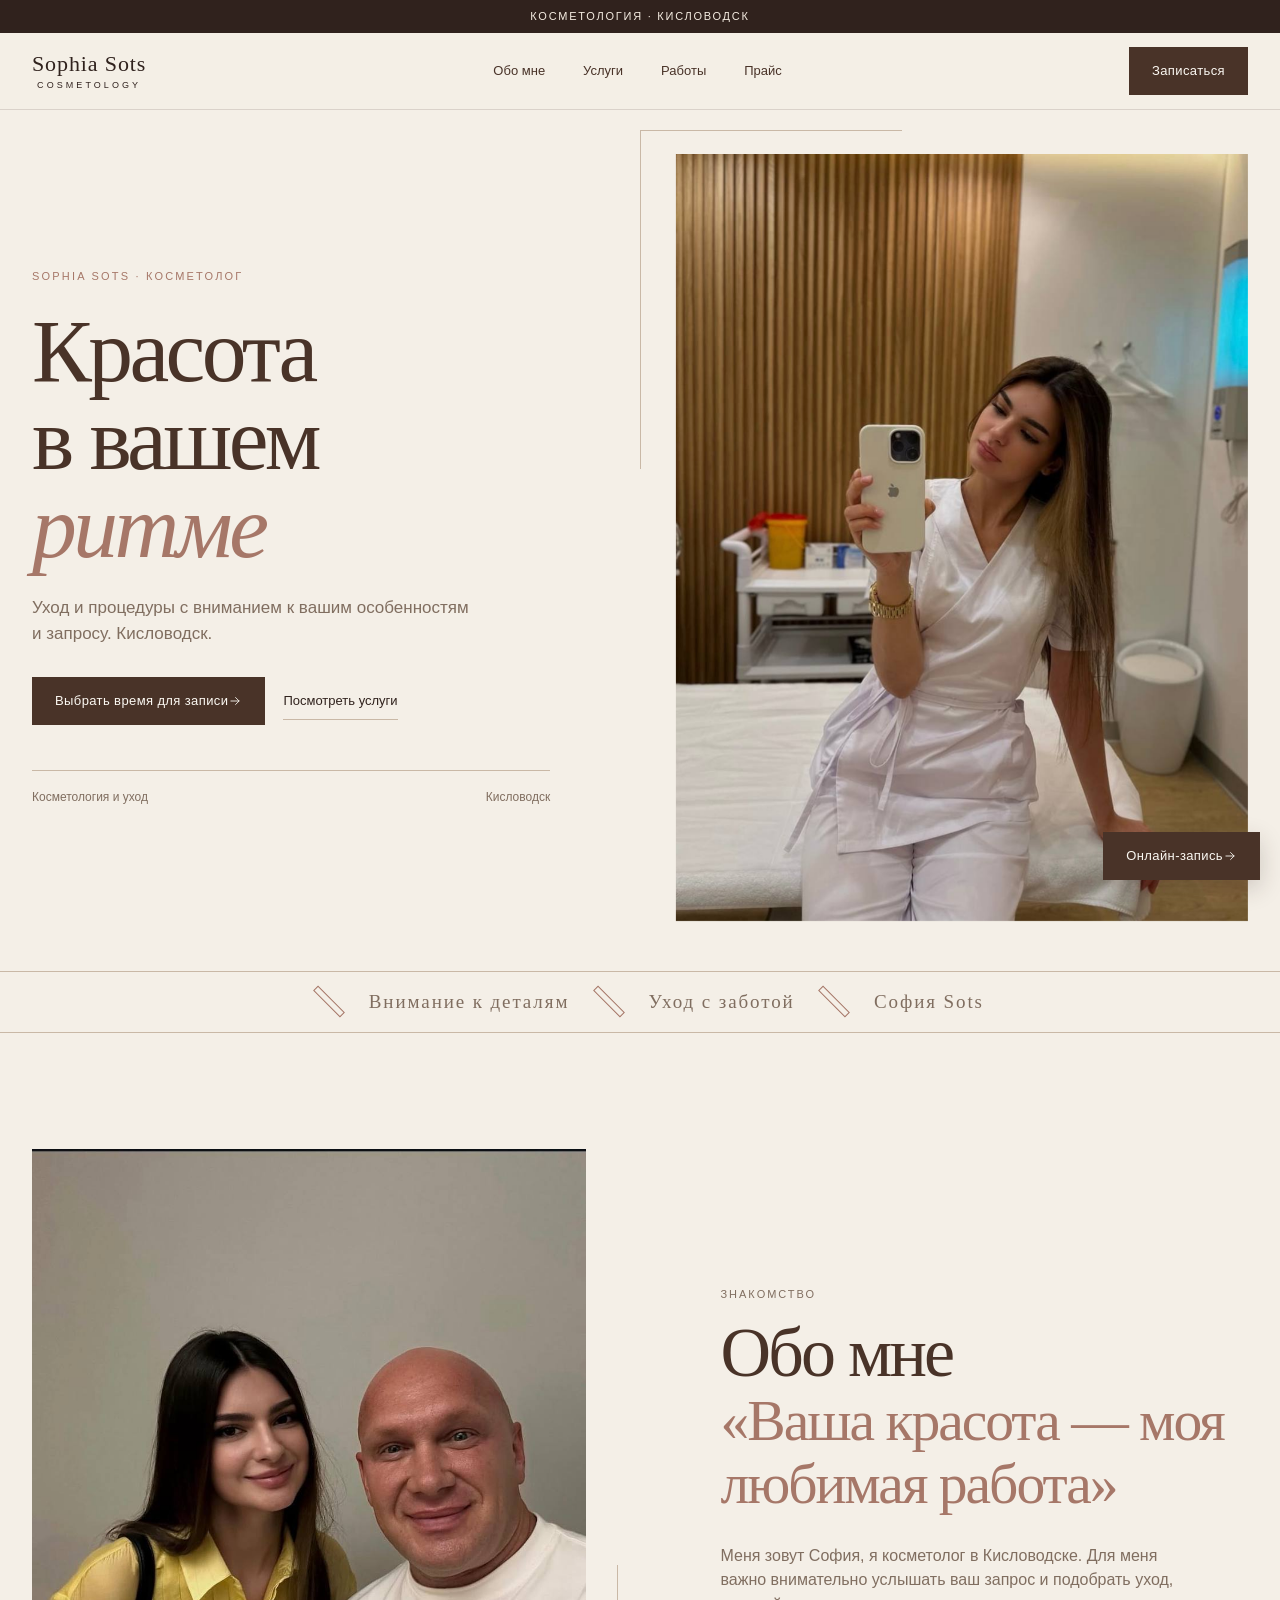
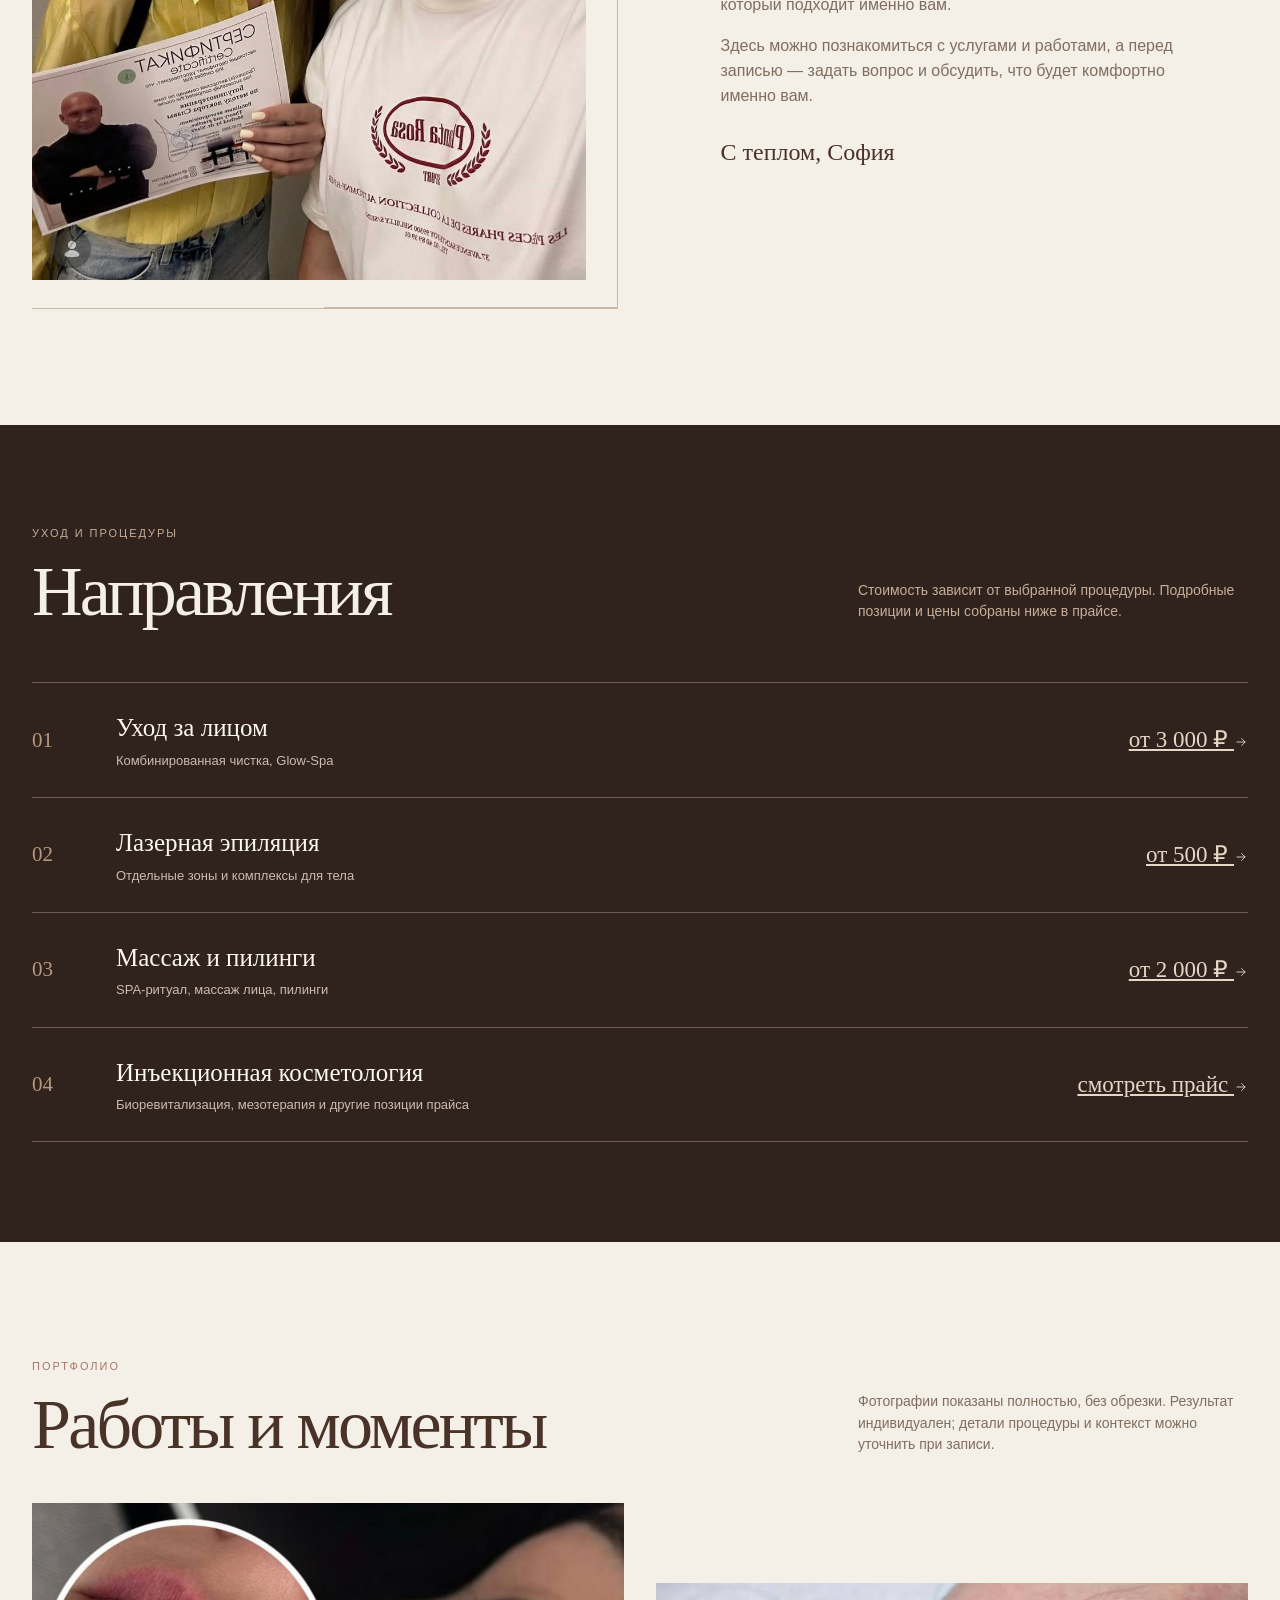
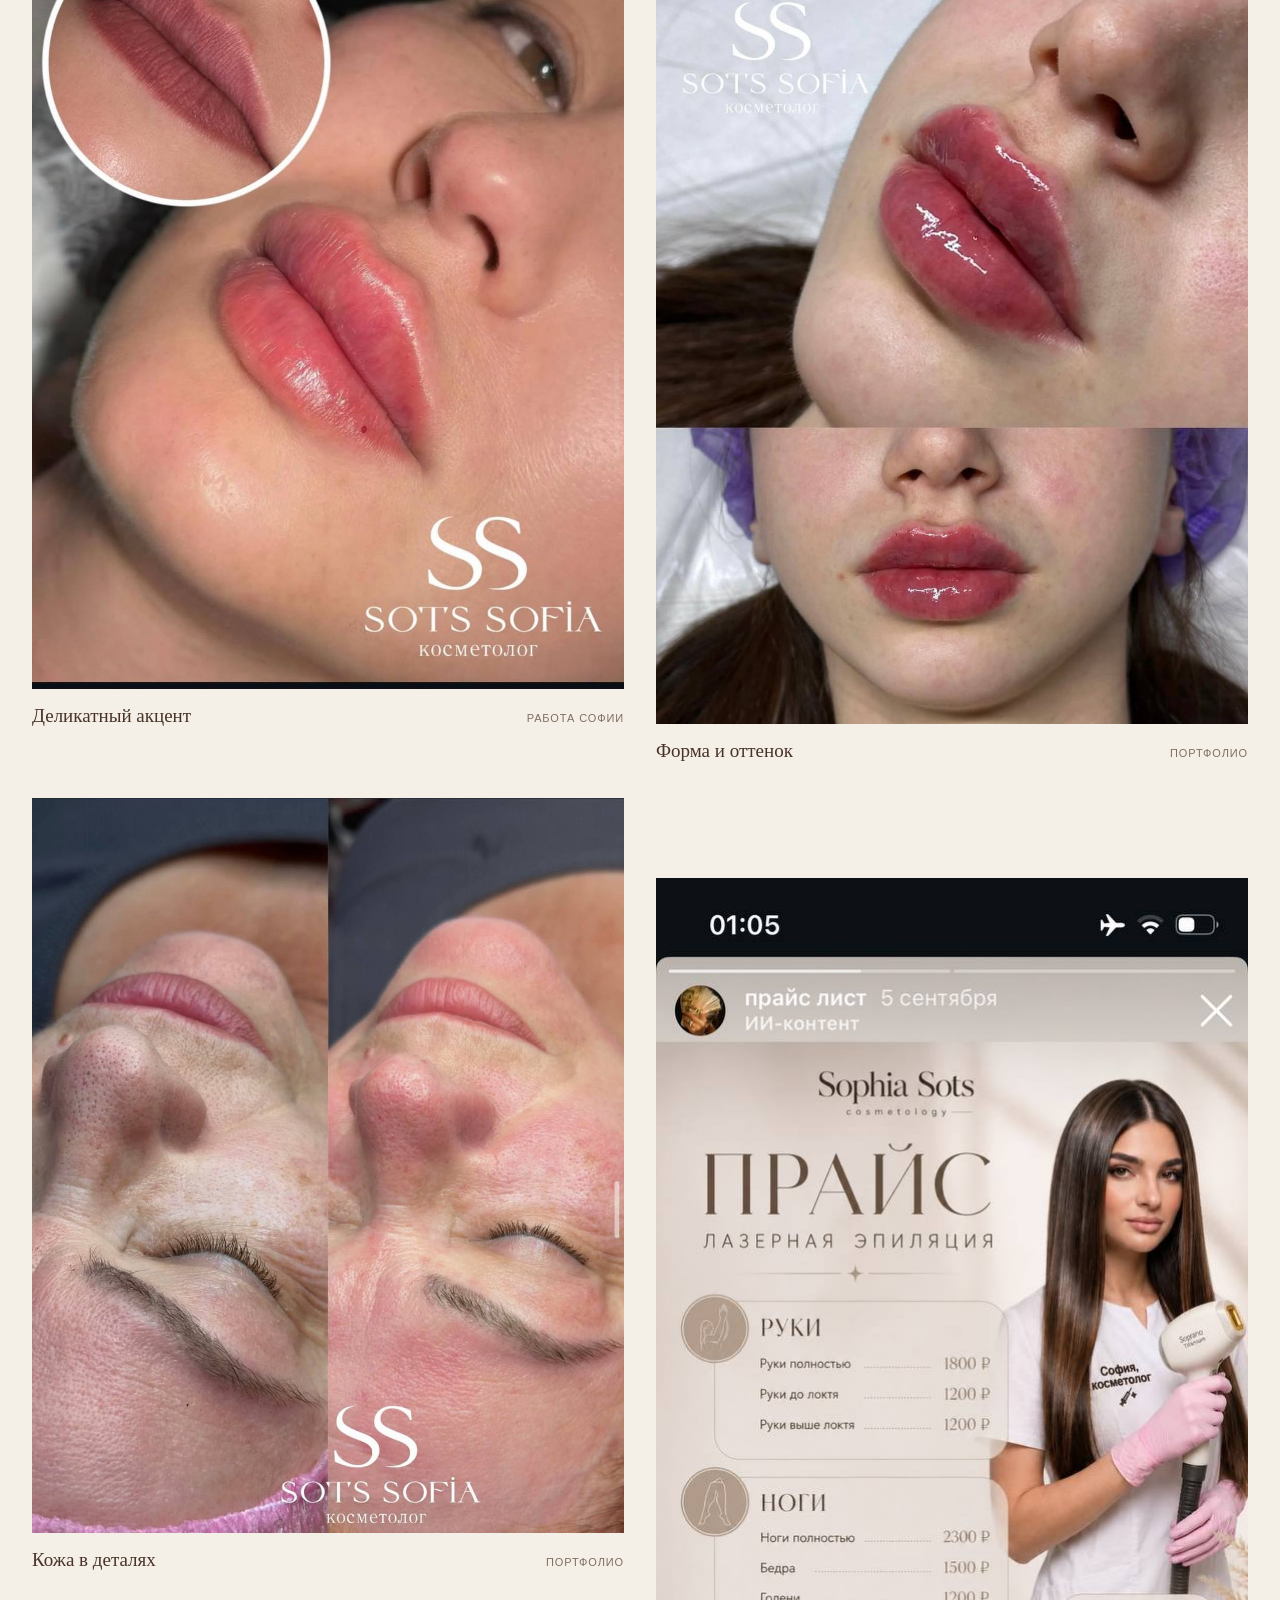
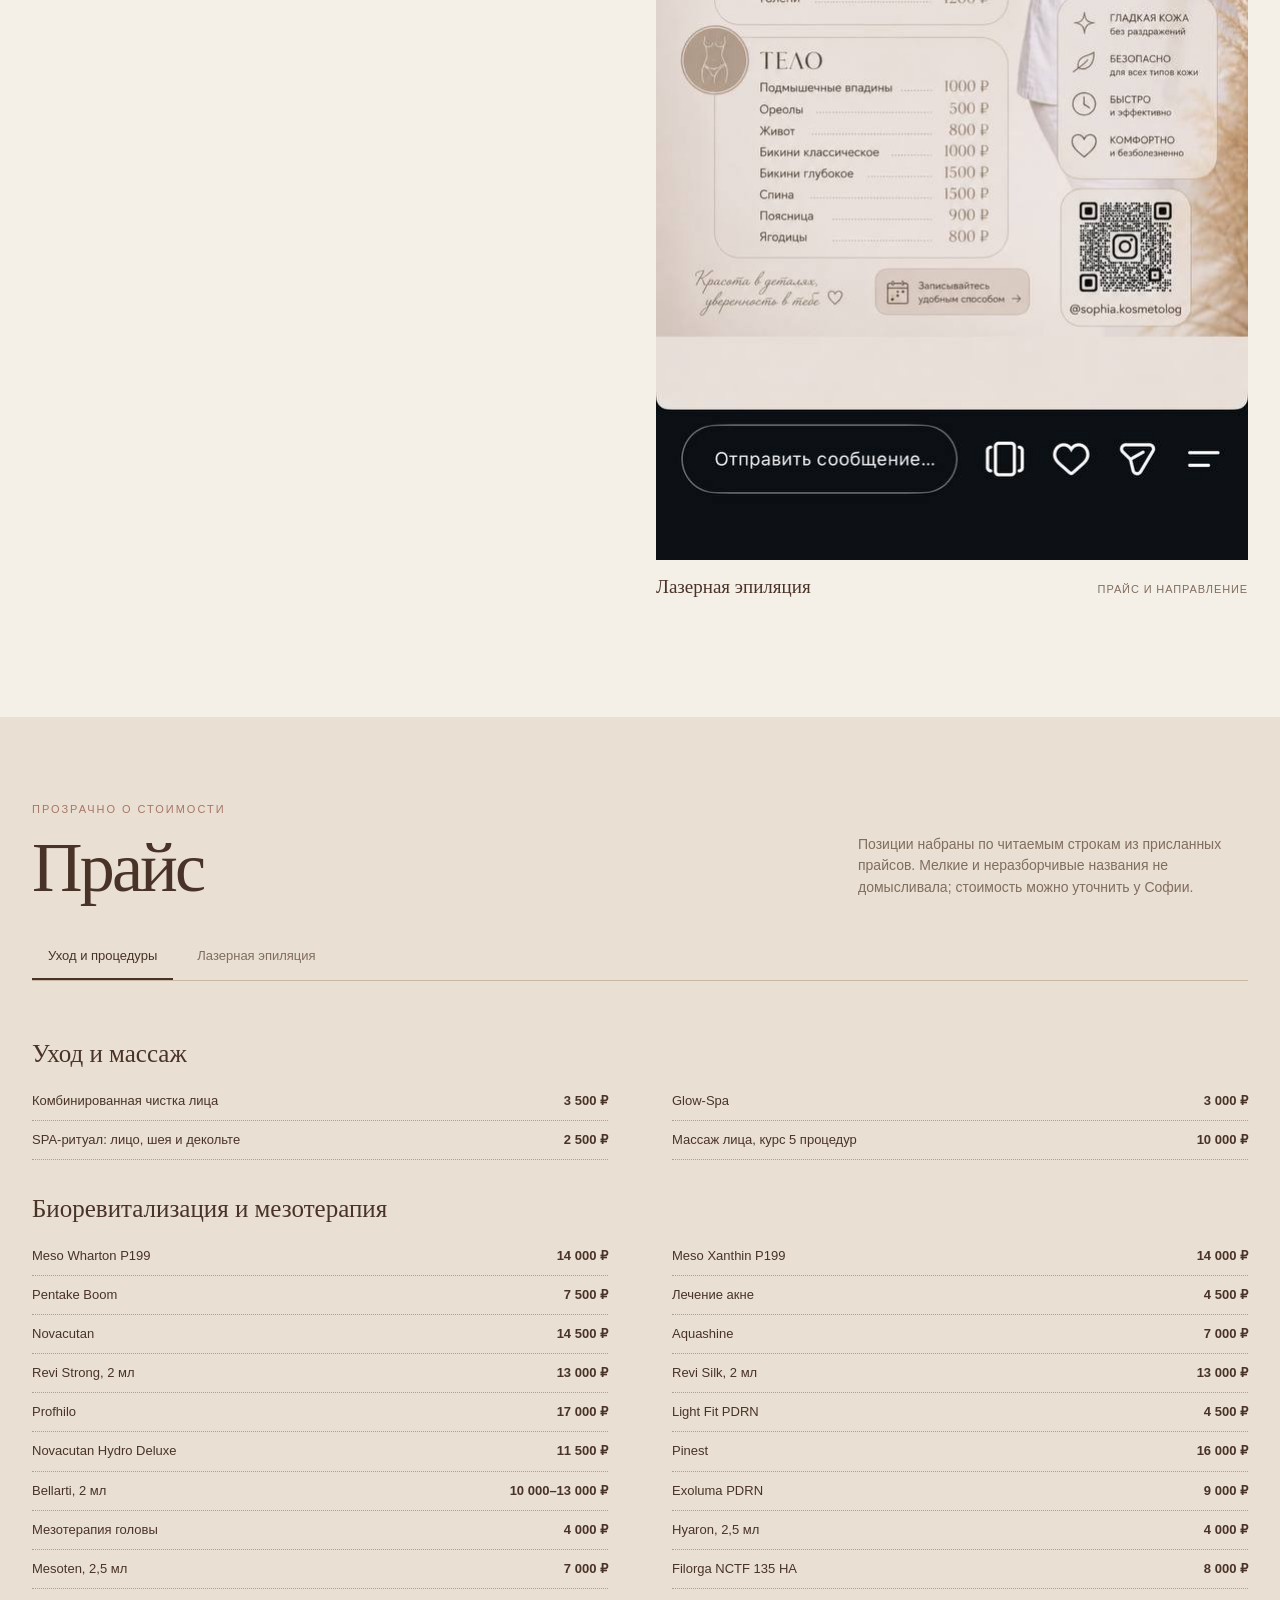
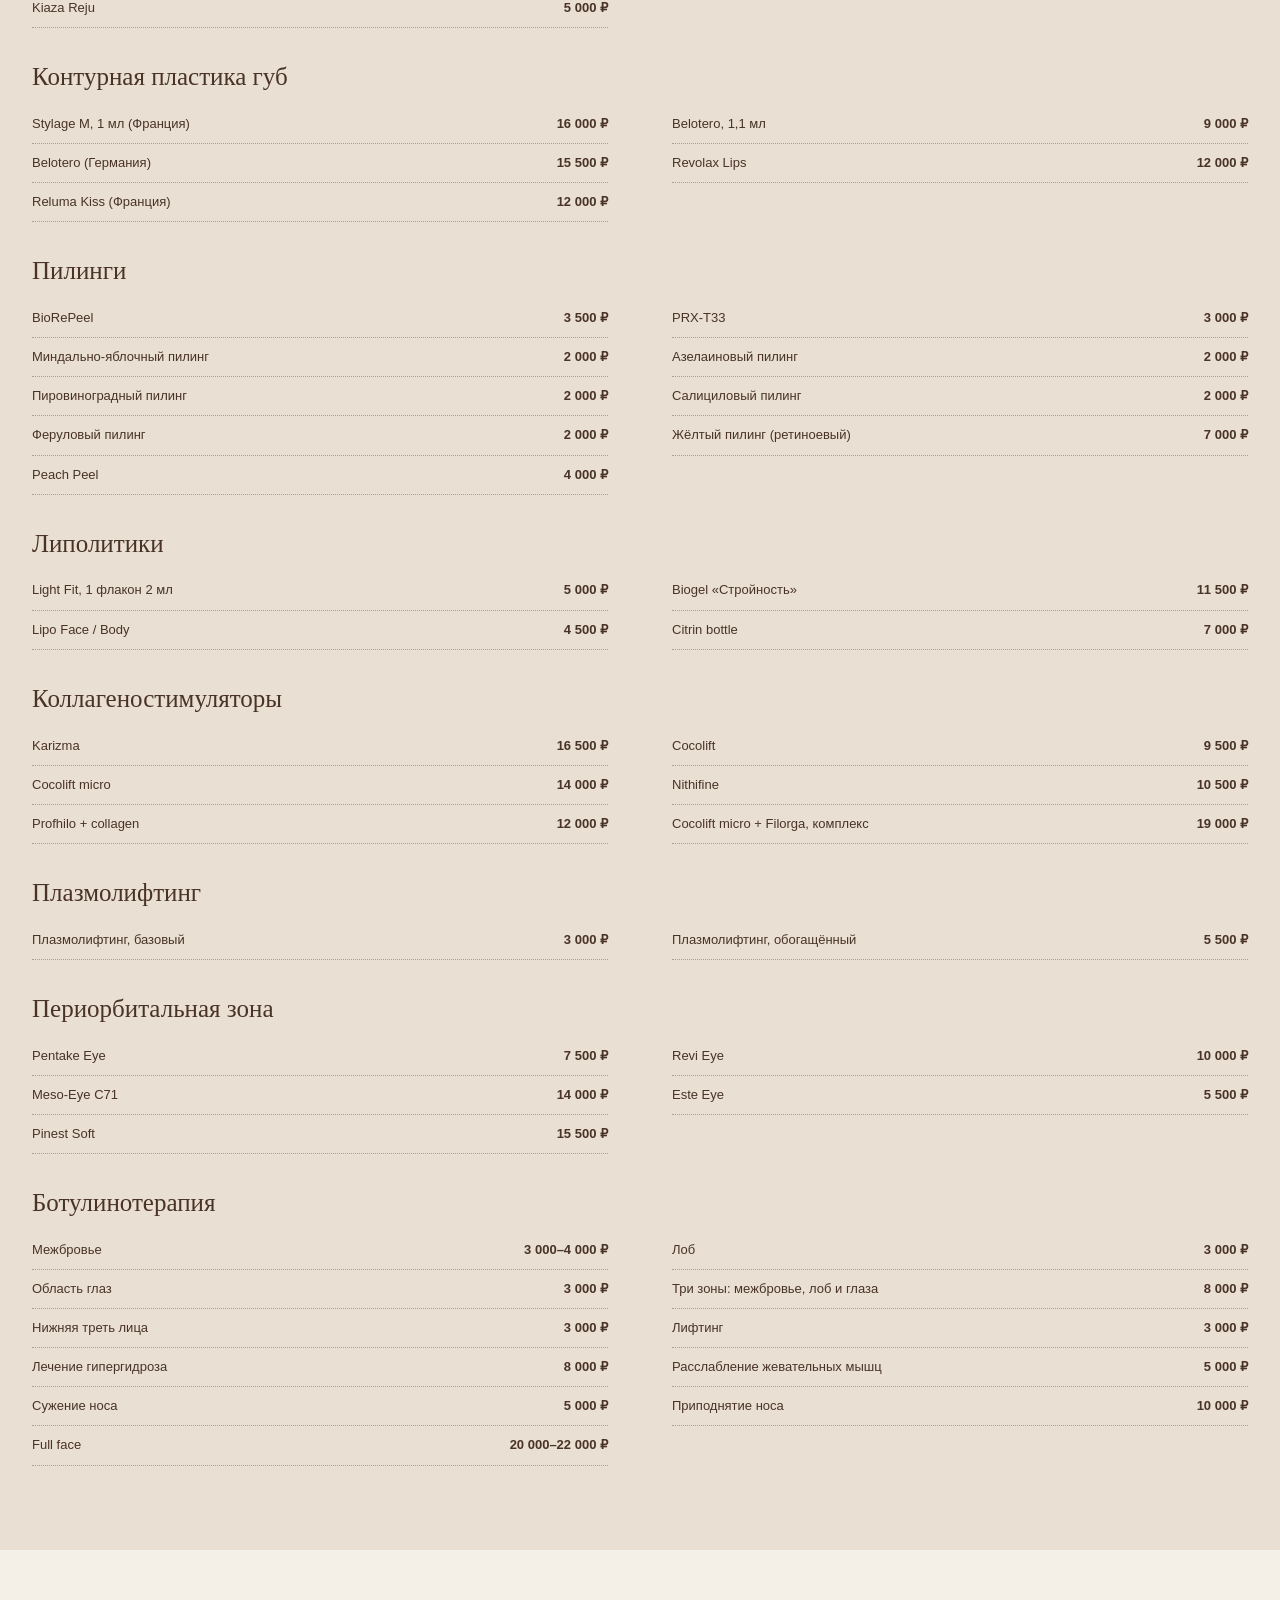
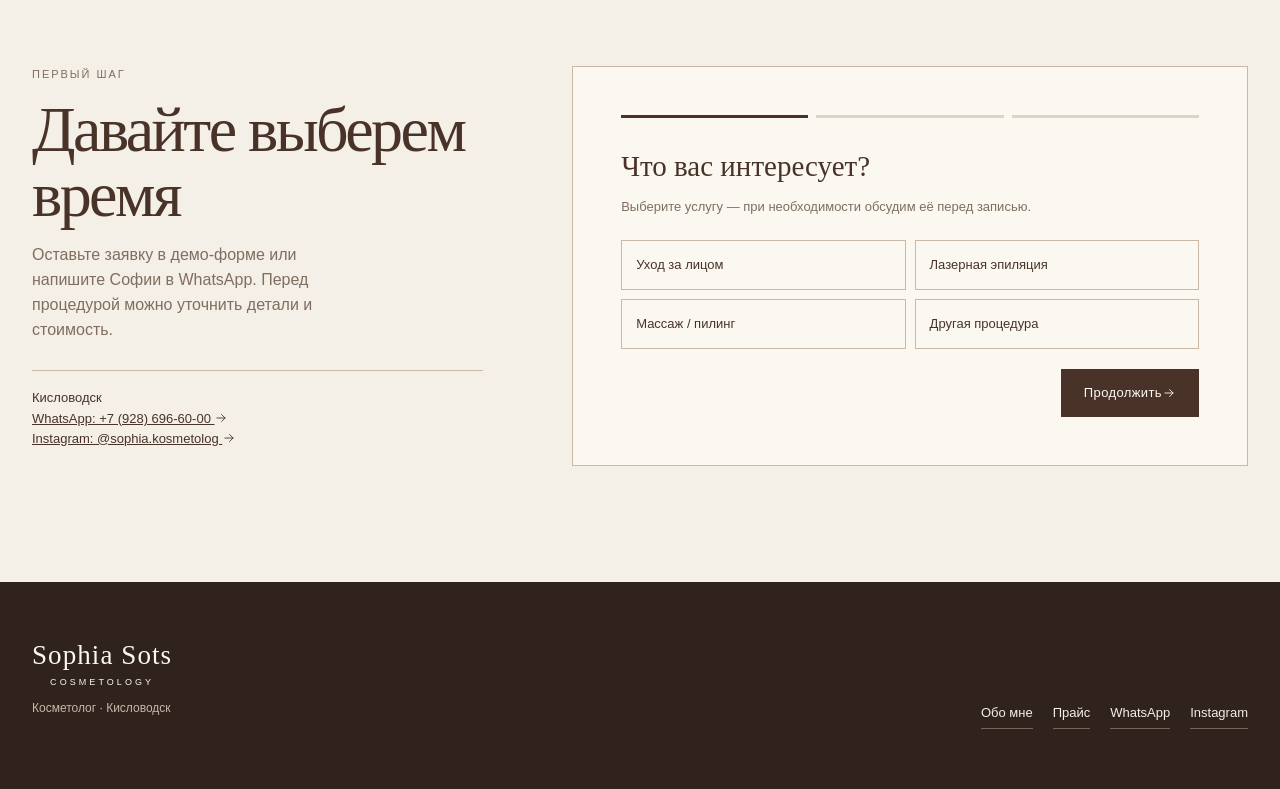
==== commit f97c7d05: "Disable sticky header on mobile" ====
--- a/index.html
+++ b/index.html
@@ -20,7 +20,7 @@
     .booking{display:grid;grid-template-columns:.8fr 1.2fr;gap:clamp(32px,7vw,90px);align-items:start}.booking-aside{position:sticky;top:125px}.booking-aside .section-title{font-size:clamp(44px,5vw,66px)}.booking-aside p{color:var(--muted);max-width:340px}.contact-line{border-top:1px solid var(--line);padding-top:17px;margin-top:28px;font-size:13px;color:var(--brown)}.booking-box{background:var(--paper);padding:clamp(24px,4vw,48px);border:1px solid var(--line)}.stepper{display:flex;gap:8px;margin-bottom:26px}.stepper i{height:3px;flex:1;background:#ded2c5}.stepper i.on{background:var(--brown)}.form-step{display:none}.form-step.active{display:block}.form-step h3{font-family:var(--serif);font-weight:400;font-size:29px;color:var(--brown);margin:0 0 8px}.form-hint{color:var(--muted);font-size:13px;margin:0 0 23px}.choice-list{display:grid;grid-template-columns:1fr 1fr;gap:9px}.choice{position:relative}.choice input{position:absolute;opacity:0}.choice label{display:flex;justify-content:space-between;gap:12px;padding:14px;border:1px solid var(--line);cursor:pointer;font-size:13px;color:var(--brown);min-height:50px}.choice input:checked+label{background:#e7dacb;border-color:var(--brown)}.choice input:focus-visible+label{outline:2px solid var(--rose);outline-offset:2px}.form-grid{display:grid;grid-template-columns:1fr 1fr;gap:14px}.field{display:grid;gap:7px;margin-bottom:15px}.field label{font-size:12px;color:var(--muted)}.field input,.field select{width:100%;min-height:48px;border:1px solid var(--line);background:var(--milk);padding:10px 12px;color:var(--deep);border-radius:0}.form-buttons{display:flex;justify-content:space-between;gap:14px;margin-top:20px}.button.secondary{background:transparent;color:var(--brown)}.button.secondary:hover{background:var(--cocoa)}.fineprint{font-size:11px;color:var(--muted);margin-top:16px}.success{display:none;text-align:center;padding:28px 8px}.success h3{font-family:var(--serif);font-weight:400;font-size:34px;color:var(--brown)}.success p{color:var(--muted)}
     .footer{background:var(--deep);color:var(--paper);padding:60px 0}.footer-inner{width:var(--page);margin:auto;display:flex;justify-content:space-between;gap:28px;align-items:end}.footer .brand{font-size:27px}.footer-meta{color:#c9b7a7;font-size:12px}.footer-links{display:flex;gap:20px;flex-wrap:wrap}.footer-links a{font-size:13px;color:var(--milk);text-decoration:none;border-bottom:1px solid #776456;padding-bottom:5px}.float-book{position:fixed;z-index:15;bottom:20px;right:20px;box-shadow:0 8px 24px #30221d33}
     :focus-visible{outline:2px solid var(--rose);outline-offset:3px}.icon-arrow{width:14px;height:14px;vertical-align:-2px;fill:none;stroke:currentColor;stroke-width:1.5;stroke-linecap:round;stroke-linejoin:round}.sparkle{display:inline-block;width:7px;height:7px;border:1px solid currentColor;transform:rotate(45deg);vertical-align:3px;margin:0 14px}
-    @media(max-width:800px){:root{--page:calc(100% - 40px)}.topline{font-size:9px}.nav{min-height:68px}.menu-toggle{display:block}.nav-cta{display:none}.navlinks{display:none;position:absolute;left:0;right:0;top:68px;background:var(--milk);padding:16px 20px 22px;border-bottom:1px solid var(--line);flex-direction:column;align-items:stretch;gap:0}.navlinks.open{display:flex}.navlinks a{padding:13px 0;border-bottom:1px solid #ded3c7}.hero{margin-top:20px;grid-template-columns:1fr;gap:28px;min-height:0}.hero h1{font-size:clamp(54px,13vw,82px)}.hero-copy{font-size:16px}.hero-note{margin-top:30px}.hero-visual{padding:0 0 0 14px;max-width:600px;margin-left:auto}.photo-caption{font-size:14px;padding:11px 15px}.marquee{margin-top:35px;font-size:16px}.section{padding:78px 0}.section-head{grid-template-columns:1fr;gap:16px;margin-bottom:30px}.about{grid-template-columns:1fr;gap:30px}.about-photo{padding-right:18px}.about-copy blockquote{font-size:42px}.services{padding:76px 20px}.service{grid-template-columns:34px 1fr;gap:12px;padding:22px 0}.service-num{font-size:17px}.service h3{font-size:22px}.service-price{grid-column:2;font-size:20px}.works{gap:20px}.work:nth-child(even){margin-top:42px}.work figcaption{display:block;font-size:17px}.work figcaption small{display:block;margin-top:3px}.price-wrap{padding:68px 20px}.price-group{grid-template-columns:1fr}.price-group h3{margin-top:26px}.laser-columns{columns:1}.booking{grid-template-columns:1fr;gap:28px}.booking-aside{position:static}.booking-aside .section-title{font-size:52px}.booking-box{padding:22px 17px}.choice-list{grid-template-columns:1fr}.form-grid{grid-template-columns:1fr;gap:0}.footer{padding:45px 0 88px}.footer-inner{align-items:start;flex-direction:column}.float-book{left:20px;right:20px;bottom:12px}.float-book.button{min-height:48px}}
+    @media(max-width:800px){:root{--page:calc(100% - 40px)}.header{position:static}.topline{font-size:9px}.nav{min-height:68px}.menu-toggle{display:block}.nav-cta{display:none}.navlinks{display:none;position:absolute;left:0;right:0;top:68px;background:var(--milk);padding:16px 20px 22px;border-bottom:1px solid var(--line);flex-direction:column;align-items:stretch;gap:0}.navlinks.open{display:flex}.navlinks a{padding:13px 0;border-bottom:1px solid #ded3c7}.hero{margin-top:20px;grid-template-columns:1fr;gap:28px;min-height:0}.hero h1{font-size:clamp(54px,13vw,82px)}.hero-copy{font-size:16px}.hero-note{margin-top:30px}.hero-visual{padding:0 0 0 14px;max-width:600px;margin-left:auto}.photo-caption{font-size:14px;padding:11px 15px}.marquee{margin-top:35px;font-size:16px}.section{padding:78px 0}.section-head{grid-template-columns:1fr;gap:16px;margin-bottom:30px}.about{grid-template-columns:1fr;gap:30px}.about-photo{padding-right:18px}.about-copy blockquote{font-size:42px}.services{padding:76px 20px}.service{grid-template-columns:34px 1fr;gap:12px;padding:22px 0}.service-num{font-size:17px}.service h3{font-size:22px}.service-price{grid-column:2;font-size:20px}.works{gap:20px}.work:nth-child(even){margin-top:42px}.work figcaption{display:block;font-size:17px}.work figcaption small{display:block;margin-top:3px}.price-wrap{padding:68px 20px}.price-group{grid-template-columns:1fr}.price-group h3{margin-top:26px}.laser-columns{columns:1}.booking{grid-template-columns:1fr;gap:28px}.booking-aside{position:static}.booking-aside .section-title{font-size:52px}.booking-box{padding:22px 17px}.choice-list{grid-template-columns:1fr}.form-grid{grid-template-columns:1fr;gap:0}.footer{padding:45px 0 88px}.footer-inner{align-items:start;flex-direction:column}.float-book{left:20px;right:20px;bottom:12px}.float-book.button{min-height:48px}}
     @media(max-width:420px){:root{--page:calc(100% - 32px)}.hero h1{font-size:54px}.hero-actions{gap:12px}.hero-actions .button{width:100%}.section-title{font-size:43px}.works{grid-template-columns:1fr;gap:24px}.work:nth-child(even){margin-top:0}.price-tabs{gap:0}.price-tab{padding:10px 8px;font-size:11px}.booking-aside .section-title{font-size:46px}.footer-links{gap:14px}}
     @media(prefers-reduced-motion:reduce){*,*::before,*::after{scroll-behavior:auto!important;transition:none!important}}
   </style>
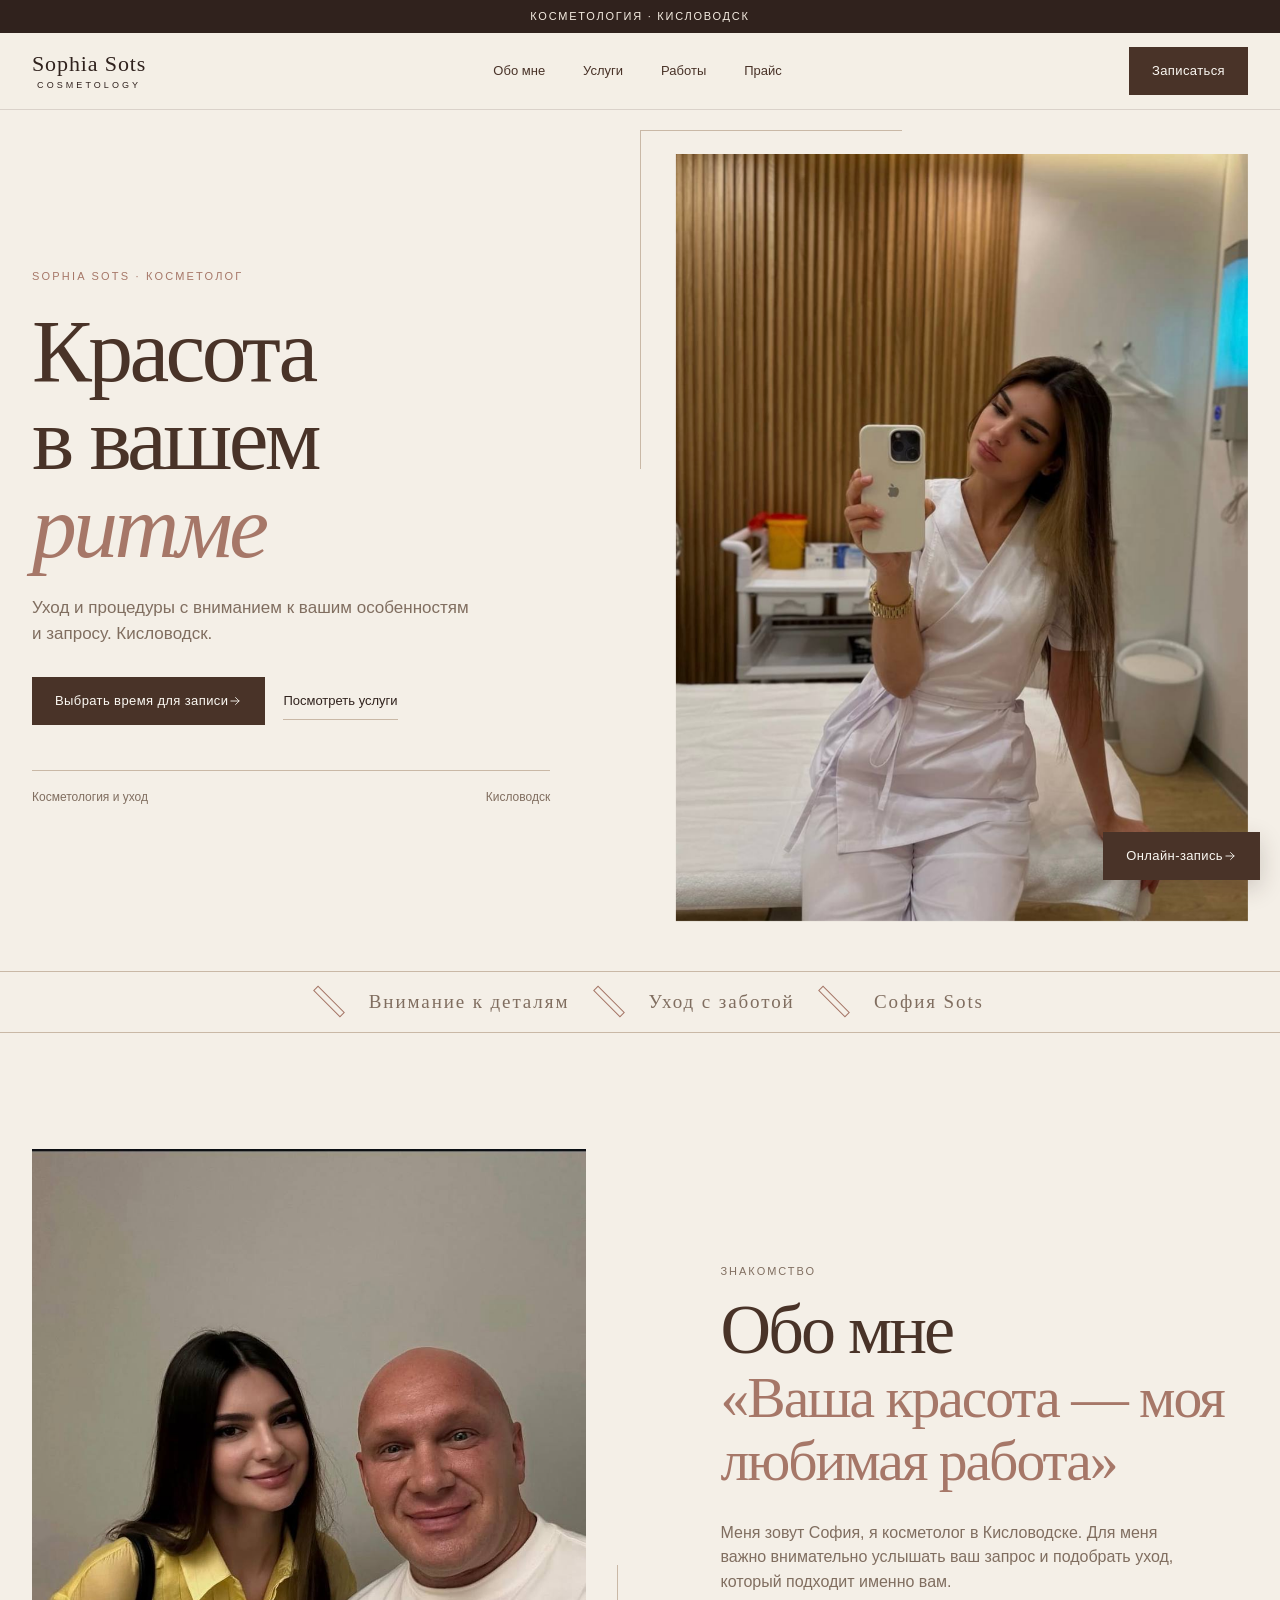
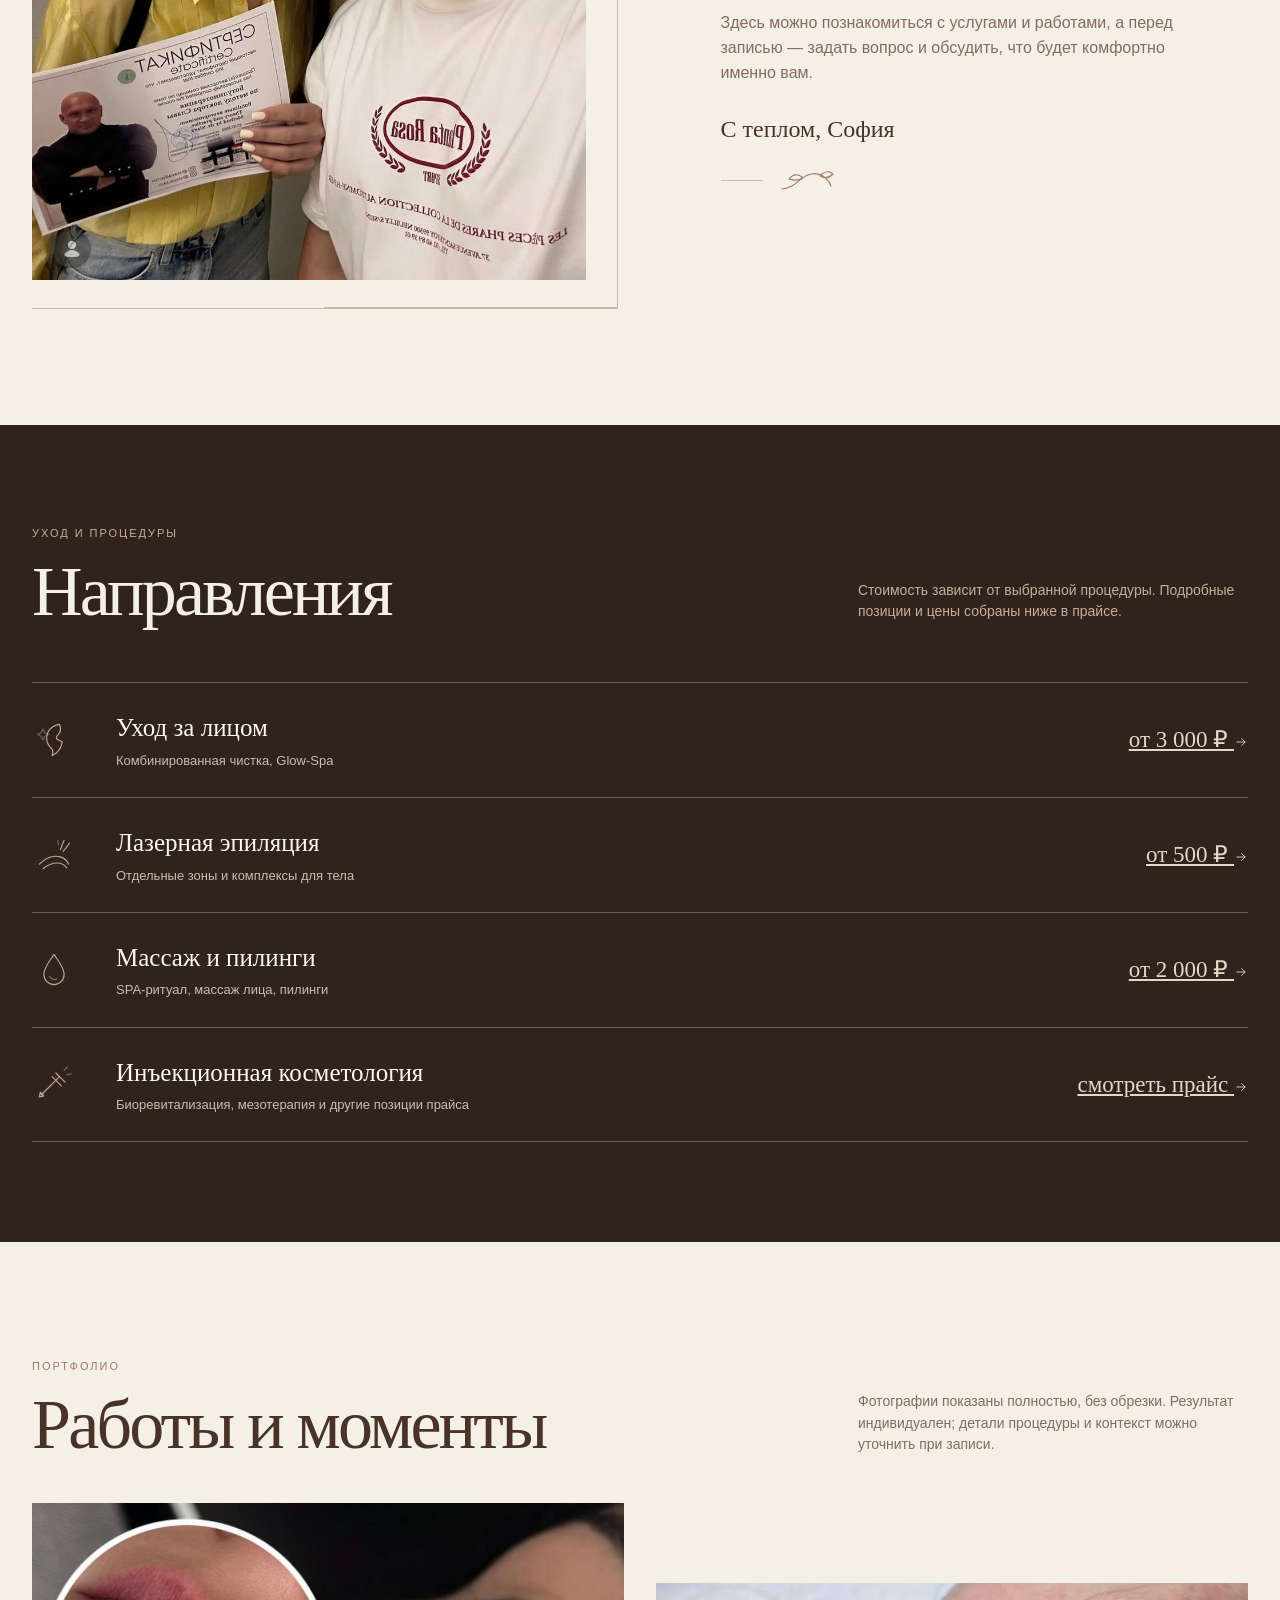
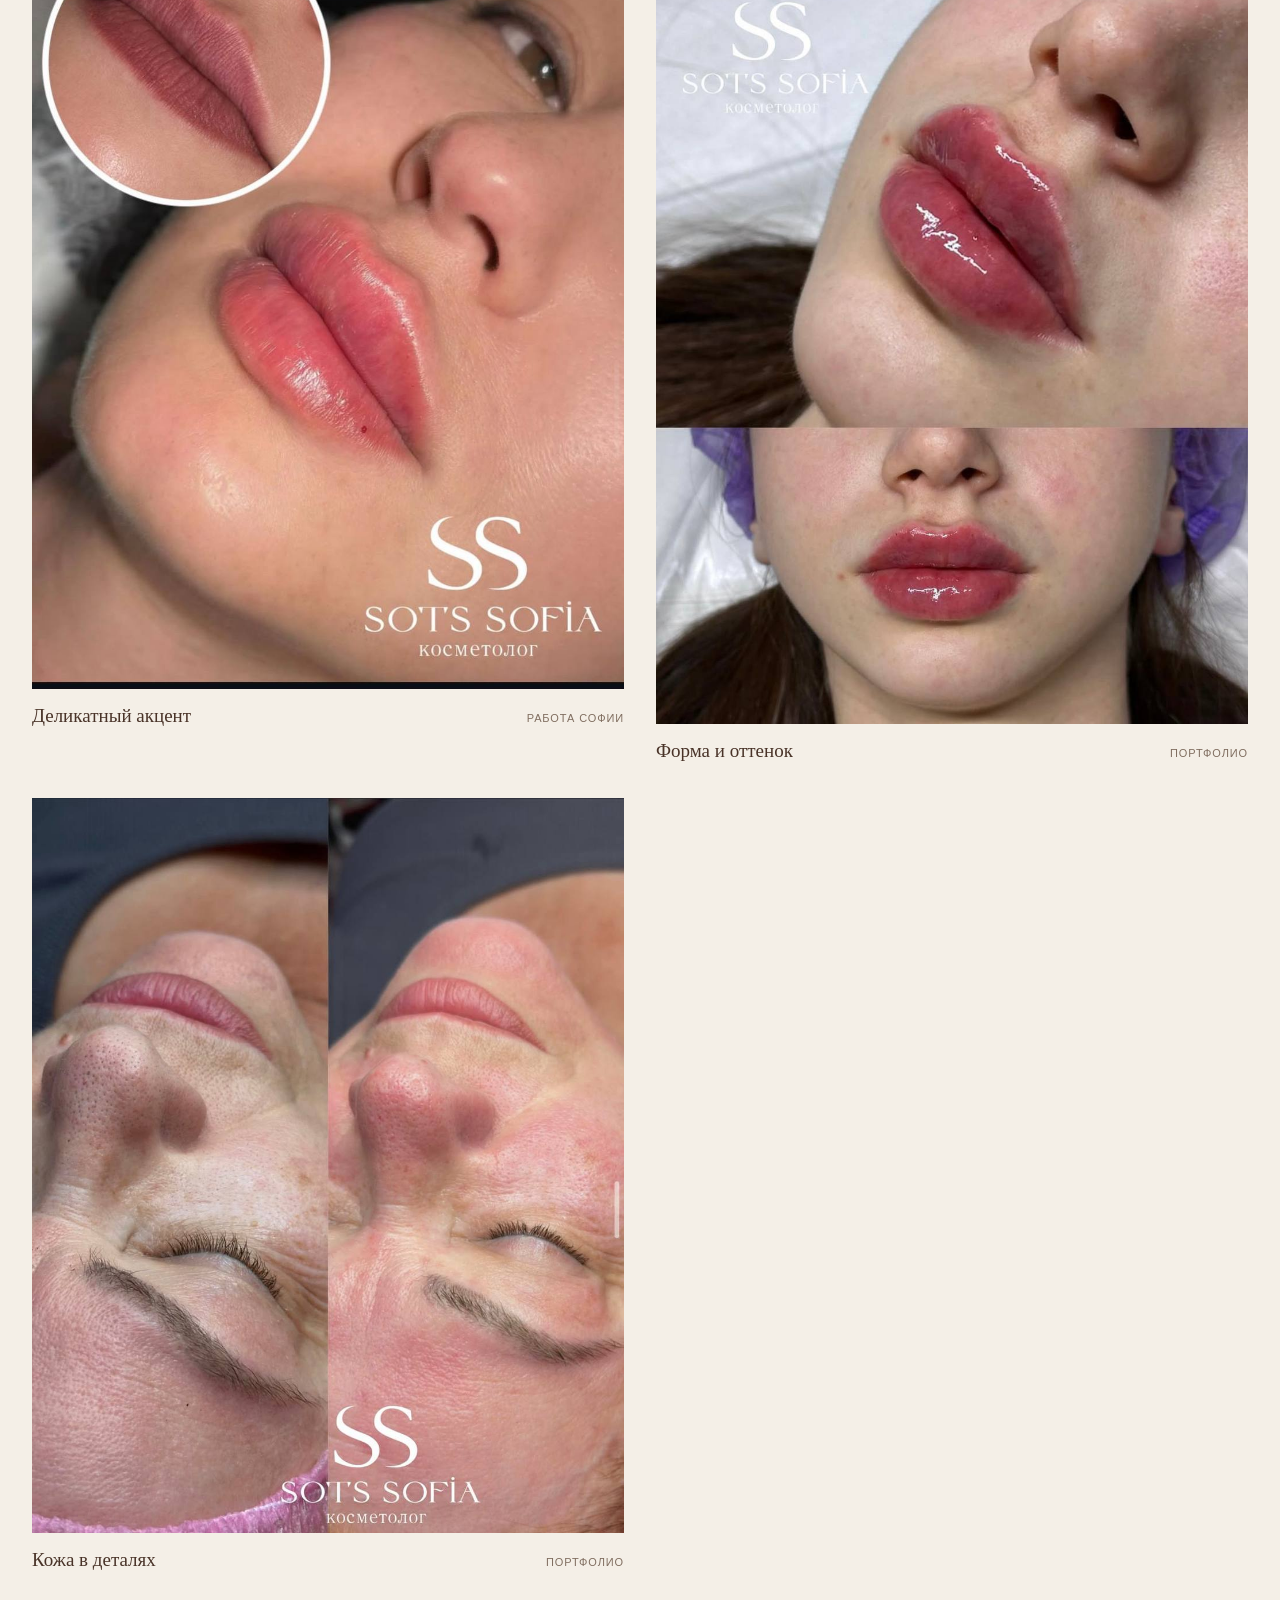
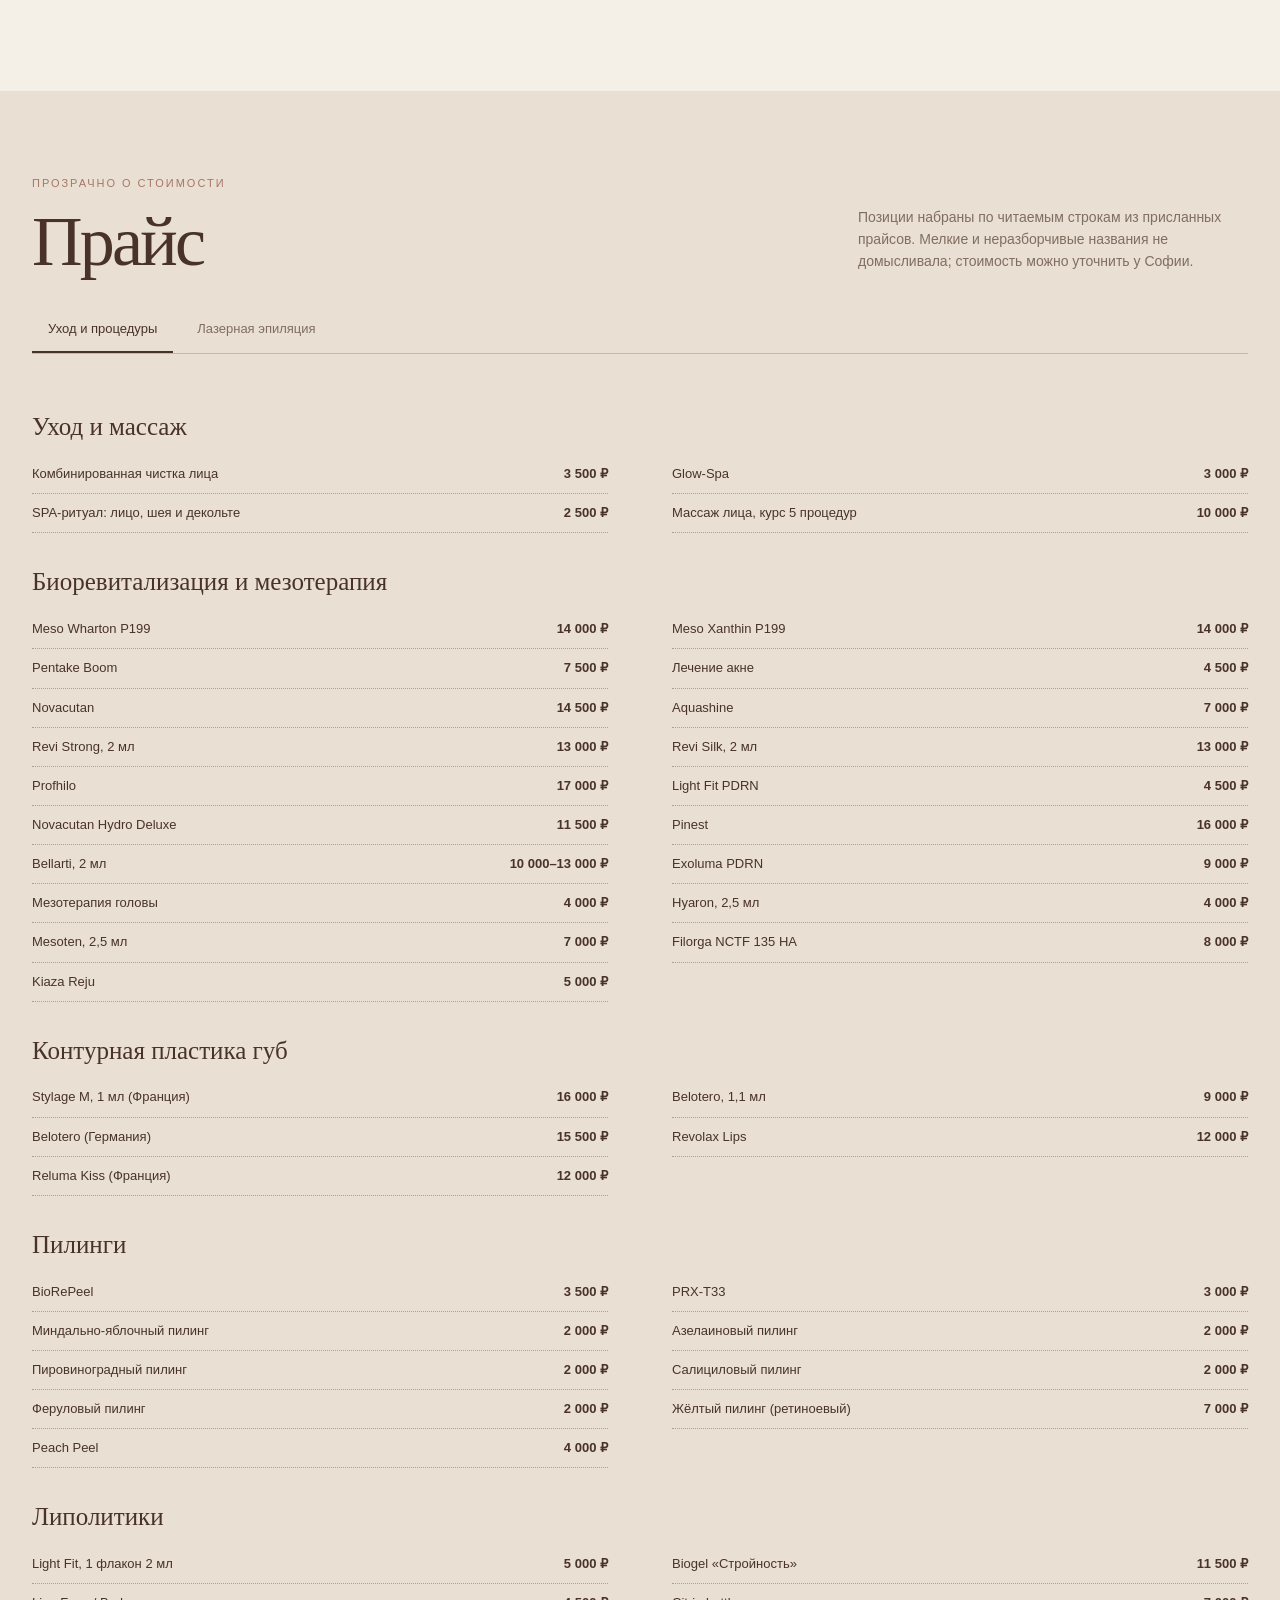
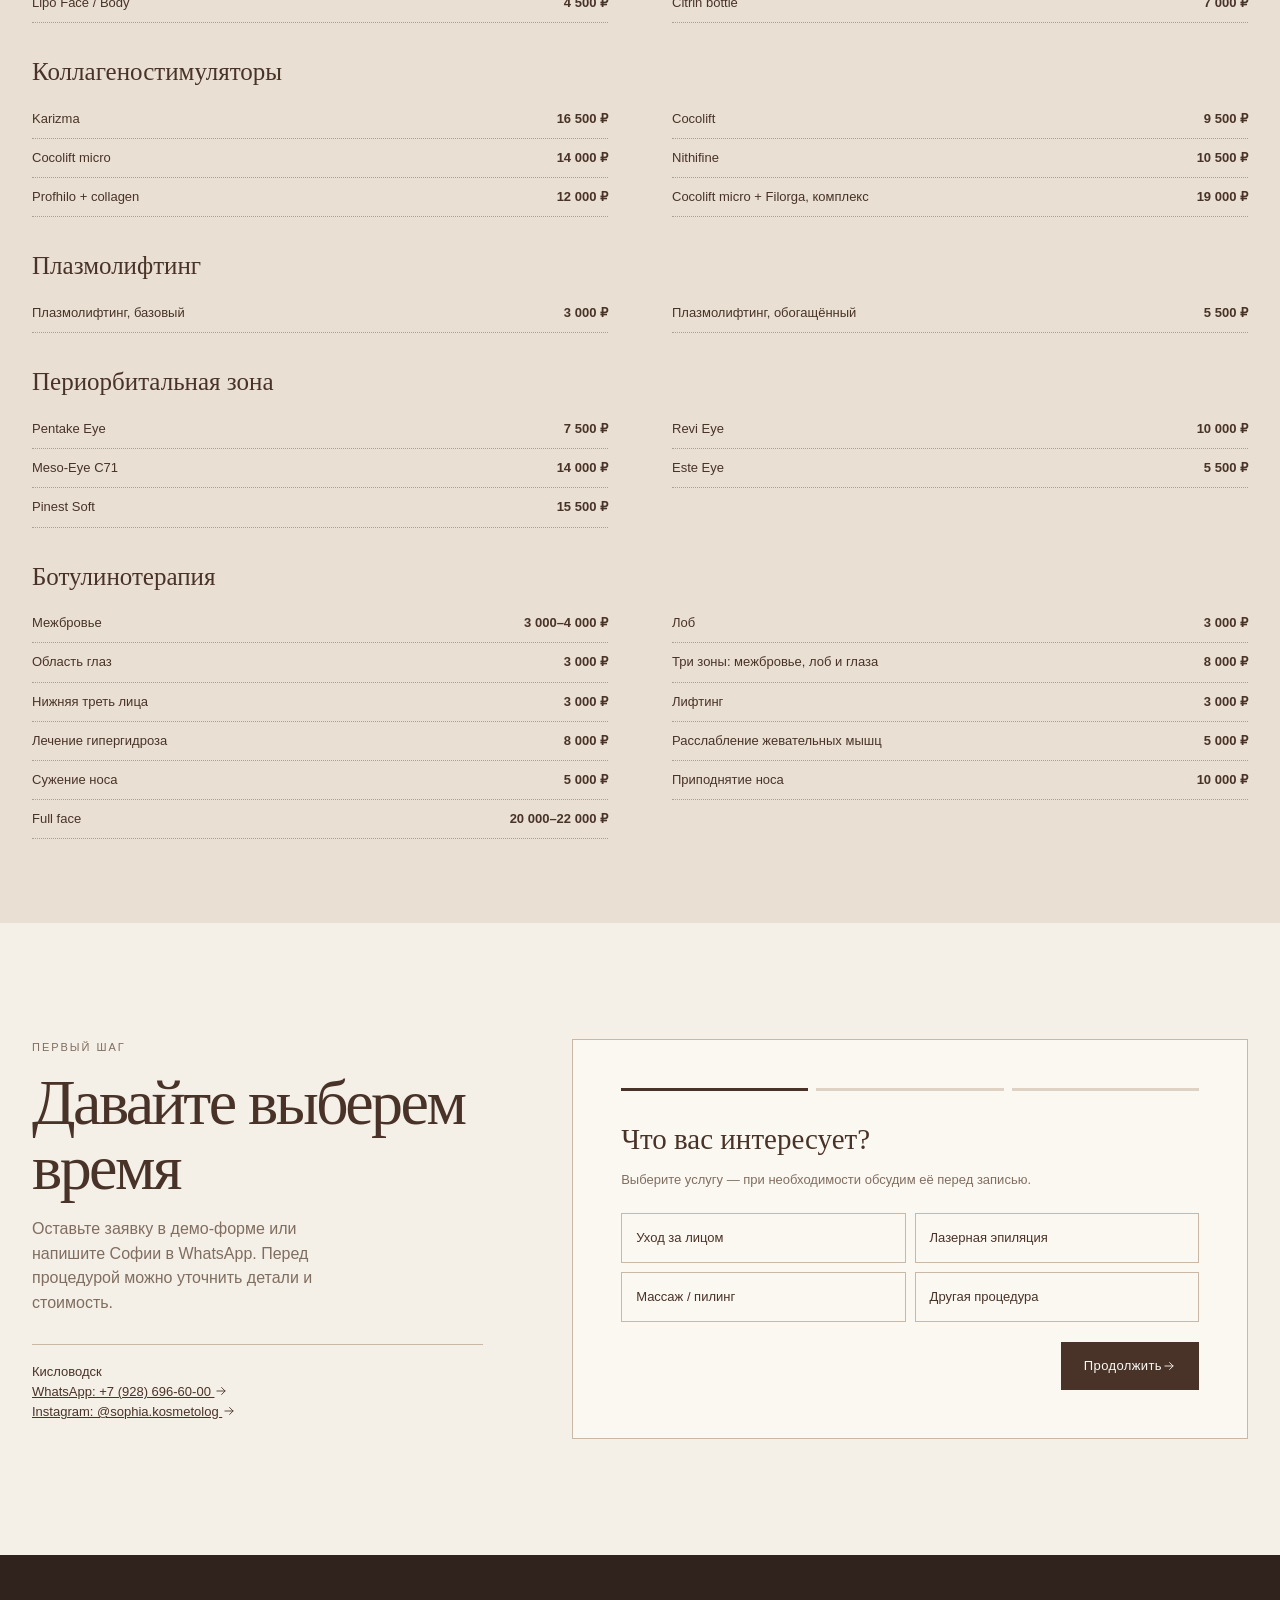
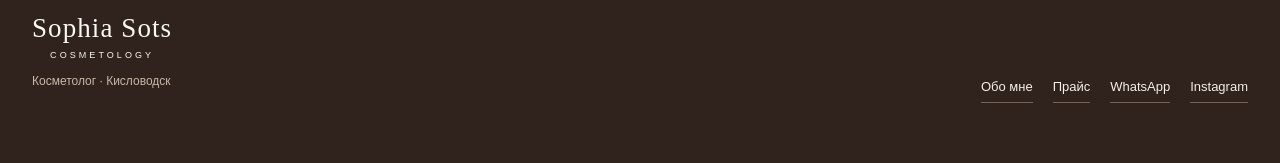
==== commit bc5e2fe9: "Remove screenshot from portfolio and add custom beauty line-art" ====
--- a/index.html
+++ b/index.html
@@ -14,13 +14,13 @@
     .marquee{margin-top:50px;border-top:1px solid var(--line);border-bottom:1px solid var(--line);padding:15px 0;overflow:hidden;color:var(--muted);font-family:var(--serif);font-size:19px;letter-spacing:.1em;text-align:center}.marquee span{color:var(--rose);padding:0 18px}
     .section{width:var(--page);margin:0 auto;padding:116px 0}.section-head{display:grid;grid-template-columns:1fr minmax(240px,390px);align-items:end;gap:36px;margin-bottom:42px}.section-title{font-size:clamp(42px,5.5vw,70px);line-height:1.02;margin:0}.section-intro{color:var(--muted);font-size:14px;margin:0 0 5px}.section-kicker{font-size:11px;letter-spacing:.18em;color:var(--rose);text-transform:uppercase;margin:0 0 14px}
     .about{display:grid;grid-template-columns:1fr .9fr;gap:clamp(36px,8vw,110px);align-items:center}.about-photo{position:relative;border-bottom:1px solid var(--line);padding:0 32px 28px 0}.about-photo:after{content:"";position:absolute;right:0;bottom:0;width:50%;height:45%;border-right:1px solid var(--line);border-bottom:1px solid var(--line);pointer-events:none}.about-photo img{width:100%;height:auto}.about-copy blockquote{font-family:var(--serif);font-size:clamp(34px,4.5vw,58px);line-height:1.1;color:var(--rose);margin:0 0 28px;letter-spacing:-.035em}.about-copy p{color:var(--muted);max-width:470px}.signature{font-family:var(--serif);font-size:24px;color:var(--brown);margin-top:26px}
-    .services{background:var(--deep);color:var(--paper);width:100%;padding:100px max(32px,calc((100% - 1220px)/2))}.services .section-head{margin-bottom:54px}.services .section-title{color:var(--milk)}.services .section-intro,.services .section-kicker{color:#c6ae98}.service-list{border-top:1px solid #725d50}.service{display:grid;grid-template-columns:60px 1fr auto;gap:24px;align-items:center;padding:26px 0;border-bottom:1px solid #725d50}.service-num{font-family:var(--serif);font-size:21px;color:#b8987e}.service h3{font-family:var(--serif);font-size:25px;font-weight:400;margin:0 0 3px}.service p{font-size:13px;color:#cbbcaf;margin:0}.service-price{font-family:var(--serif);font-size:23px;white-space:nowrap;color:#e6d6c5}
+    .services{background:var(--deep);color:var(--paper);width:100%;padding:100px max(32px,calc((100% - 1220px)/2))}.services .section-head{margin-bottom:54px}.services .section-title{color:var(--milk)}.services .section-intro,.services .section-kicker{color:#c6ae98}.service-list{border-top:1px solid #725d50}.service{display:grid;grid-template-columns:60px 1fr auto;gap:24px;align-items:center;padding:26px 0;border-bottom:1px solid #725d50}.service-num{font-family:var(--serif);font-size:21px;color:#b8987e}.service-art{width:44px;height:44px;color:#c6ae98;fill:none;stroke:currentColor;stroke-width:1.25;stroke-linecap:round;stroke-linejoin:round;opacity:.95}.service-art .soft{opacity:.5}.ornament{display:flex;align-items:center;gap:14px;color:var(--rose);margin:18px 0 0}.ornament svg{width:72px;height:28px;fill:none;stroke:currentColor;stroke-width:1.15;stroke-linecap:round;stroke-linejoin:round}.ornament span{width:42px;height:1px;background:currentColor;opacity:.45}.service h3{font-family:var(--serif);font-size:25px;font-weight:400;margin:0 0 3px}.service p{font-size:13px;color:#cbbcaf;margin:0}.service-price{font-family:var(--serif);font-size:23px;white-space:nowrap;color:#e6d6c5}
     .works{display:grid;grid-template-columns:1fr 1fr;gap:32px;align-items:start}.work{margin:0}.work:nth-child(even){margin-top:80px}.work img{width:100%;height:auto;background:#e2d8cb}.work figcaption{display:flex;justify-content:space-between;align-items:baseline;gap:12px;padding-top:12px;color:var(--brown);font-family:var(--serif);font-size:19px}.work figcaption small{font-family:var(--sans);font-size:11px;color:var(--muted);letter-spacing:.08em;text-transform:uppercase}
     .price-wrap{background:#e9dfd2;padding:84px max(32px,calc((100% - 1220px)/2))}.price-wrap .section-head{margin-bottom:30px}.price-note{color:var(--muted);font-size:12px;margin:0 0 25px}.price-tabs{display:flex;gap:8px;border-bottom:1px solid var(--line);margin-bottom:24px;flex-wrap:wrap}.price-tab{background:transparent;border:0;border-bottom:2px solid transparent;padding:12px 16px;color:var(--muted);cursor:pointer;font-size:13px}.price-tab[aria-selected="true"]{border-color:var(--brown);color:var(--brown)}.price-panel{display:none}.price-panel.active{display:block}.price-group{display:grid;grid-template-columns:1fr 1fr;column-gap:64px}.price-group h3{font-family:var(--serif);font-weight:400;font-size:25px;color:var(--brown);margin:30px 0 8px;grid-column:1/-1}.price-row{display:flex;justify-content:space-between;align-items:baseline;gap:12px;border-bottom:1px dotted #b19e8b;padding:9px 0;font-size:13px;color:var(--brown)}.price-row b{font-weight:600;white-space:nowrap}.laser-columns{columns:2;column-gap:56px}.laser-item{display:flex;justify-content:space-between;gap:16px;padding:10px 0;border-bottom:1px dotted #b19e8b;break-inside:avoid;font-size:14px;color:var(--brown)}.laser-item b{white-space:nowrap;font-weight:600}
     .booking{display:grid;grid-template-columns:.8fr 1.2fr;gap:clamp(32px,7vw,90px);align-items:start}.booking-aside{position:sticky;top:125px}.booking-aside .section-title{font-size:clamp(44px,5vw,66px)}.booking-aside p{color:var(--muted);max-width:340px}.contact-line{border-top:1px solid var(--line);padding-top:17px;margin-top:28px;font-size:13px;color:var(--brown)}.booking-box{background:var(--paper);padding:clamp(24px,4vw,48px);border:1px solid var(--line)}.stepper{display:flex;gap:8px;margin-bottom:26px}.stepper i{height:3px;flex:1;background:#ded2c5}.stepper i.on{background:var(--brown)}.form-step{display:none}.form-step.active{display:block}.form-step h3{font-family:var(--serif);font-weight:400;font-size:29px;color:var(--brown);margin:0 0 8px}.form-hint{color:var(--muted);font-size:13px;margin:0 0 23px}.choice-list{display:grid;grid-template-columns:1fr 1fr;gap:9px}.choice{position:relative}.choice input{position:absolute;opacity:0}.choice label{display:flex;justify-content:space-between;gap:12px;padding:14px;border:1px solid var(--line);cursor:pointer;font-size:13px;color:var(--brown);min-height:50px}.choice input:checked+label{background:#e7dacb;border-color:var(--brown)}.choice input:focus-visible+label{outline:2px solid var(--rose);outline-offset:2px}.form-grid{display:grid;grid-template-columns:1fr 1fr;gap:14px}.field{display:grid;gap:7px;margin-bottom:15px}.field label{font-size:12px;color:var(--muted)}.field input,.field select{width:100%;min-height:48px;border:1px solid var(--line);background:var(--milk);padding:10px 12px;color:var(--deep);border-radius:0}.form-buttons{display:flex;justify-content:space-between;gap:14px;margin-top:20px}.button.secondary{background:transparent;color:var(--brown)}.button.secondary:hover{background:var(--cocoa)}.fineprint{font-size:11px;color:var(--muted);margin-top:16px}.success{display:none;text-align:center;padding:28px 8px}.success h3{font-family:var(--serif);font-weight:400;font-size:34px;color:var(--brown)}.success p{color:var(--muted)}
     .footer{background:var(--deep);color:var(--paper);padding:60px 0}.footer-inner{width:var(--page);margin:auto;display:flex;justify-content:space-between;gap:28px;align-items:end}.footer .brand{font-size:27px}.footer-meta{color:#c9b7a7;font-size:12px}.footer-links{display:flex;gap:20px;flex-wrap:wrap}.footer-links a{font-size:13px;color:var(--milk);text-decoration:none;border-bottom:1px solid #776456;padding-bottom:5px}.float-book{position:fixed;z-index:15;bottom:20px;right:20px;box-shadow:0 8px 24px #30221d33}
     :focus-visible{outline:2px solid var(--rose);outline-offset:3px}.icon-arrow{width:14px;height:14px;vertical-align:-2px;fill:none;stroke:currentColor;stroke-width:1.5;stroke-linecap:round;stroke-linejoin:round}.sparkle{display:inline-block;width:7px;height:7px;border:1px solid currentColor;transform:rotate(45deg);vertical-align:3px;margin:0 14px}
-    @media(max-width:800px){:root{--page:calc(100% - 40px)}.header{position:static}.topline{font-size:9px}.nav{min-height:68px}.menu-toggle{display:block}.nav-cta{display:none}.navlinks{display:none;position:absolute;left:0;right:0;top:68px;background:var(--milk);padding:16px 20px 22px;border-bottom:1px solid var(--line);flex-direction:column;align-items:stretch;gap:0}.navlinks.open{display:flex}.navlinks a{padding:13px 0;border-bottom:1px solid #ded3c7}.hero{margin-top:20px;grid-template-columns:1fr;gap:28px;min-height:0}.hero h1{font-size:clamp(54px,13vw,82px)}.hero-copy{font-size:16px}.hero-note{margin-top:30px}.hero-visual{padding:0 0 0 14px;max-width:600px;margin-left:auto}.photo-caption{font-size:14px;padding:11px 15px}.marquee{margin-top:35px;font-size:16px}.section{padding:78px 0}.section-head{grid-template-columns:1fr;gap:16px;margin-bottom:30px}.about{grid-template-columns:1fr;gap:30px}.about-photo{padding-right:18px}.about-copy blockquote{font-size:42px}.services{padding:76px 20px}.service{grid-template-columns:34px 1fr;gap:12px;padding:22px 0}.service-num{font-size:17px}.service h3{font-size:22px}.service-price{grid-column:2;font-size:20px}.works{gap:20px}.work:nth-child(even){margin-top:42px}.work figcaption{display:block;font-size:17px}.work figcaption small{display:block;margin-top:3px}.price-wrap{padding:68px 20px}.price-group{grid-template-columns:1fr}.price-group h3{margin-top:26px}.laser-columns{columns:1}.booking{grid-template-columns:1fr;gap:28px}.booking-aside{position:static}.booking-aside .section-title{font-size:52px}.booking-box{padding:22px 17px}.choice-list{grid-template-columns:1fr}.form-grid{grid-template-columns:1fr;gap:0}.footer{padding:45px 0 88px}.footer-inner{align-items:start;flex-direction:column}.float-book{left:20px;right:20px;bottom:12px}.float-book.button{min-height:48px}}
+    @media(max-width:800px){:root{--page:calc(100% - 40px)}.header{position:static}.topline{font-size:9px}.nav{min-height:68px}.menu-toggle{display:block}.nav-cta{display:none}.navlinks{display:none;position:absolute;left:0;right:0;top:68px;background:var(--milk);padding:16px 20px 22px;border-bottom:1px solid var(--line);flex-direction:column;align-items:stretch;gap:0}.navlinks.open{display:flex}.navlinks a{padding:13px 0;border-bottom:1px solid #ded3c7}.hero{margin-top:20px;grid-template-columns:1fr;gap:28px;min-height:0}.hero h1{font-size:clamp(54px,13vw,82px)}.hero-copy{font-size:16px}.hero-note{margin-top:30px}.hero-visual{padding:0 0 0 14px;max-width:600px;margin-left:auto}.photo-caption{font-size:14px;padding:11px 15px}.marquee{margin-top:35px;font-size:16px}.section{padding:78px 0}.section-head{grid-template-columns:1fr;gap:16px;margin-bottom:30px}.about{grid-template-columns:1fr;gap:30px}.about-photo{padding-right:18px}.about-copy blockquote{font-size:42px}.services{padding:76px 20px}.service{grid-template-columns:50px 1fr;gap:12px;padding:22px 0}.service-num{font-size:17px}.service h3{font-size:22px}.service-price{grid-column:2;font-size:20px}.works{gap:20px}.work:nth-child(even){margin-top:42px}.work figcaption{display:block;font-size:17px}.work figcaption small{display:block;margin-top:3px}.price-wrap{padding:68px 20px}.price-group{grid-template-columns:1fr}.price-group h3{margin-top:26px}.laser-columns{columns:1}.booking{grid-template-columns:1fr;gap:28px}.booking-aside{position:static}.booking-aside .section-title{font-size:52px}.booking-box{padding:22px 17px}.choice-list{grid-template-columns:1fr}.form-grid{grid-template-columns:1fr;gap:0}.footer{padding:45px 0 88px}.footer-inner{align-items:start;flex-direction:column}.float-book{left:20px;right:20px;bottom:12px}.float-book.button{min-height:48px}}
     @media(max-width:420px){:root{--page:calc(100% - 32px)}.hero h1{font-size:54px}.hero-actions{gap:12px}.hero-actions .button{width:100%}.section-title{font-size:43px}.works{grid-template-columns:1fr;gap:24px}.work:nth-child(even){margin-top:0}.price-tabs{gap:0}.price-tab{padding:10px 8px;font-size:11px}.booking-aside .section-title{font-size:46px}.footer-links{gap:14px}}
     @media(prefers-reduced-motion:reduce){*,*::before,*::after{scroll-behavior:auto!important;transition:none!important}}
   </style>
@@ -50,16 +50,16 @@
     <section class="section" id="about" aria-labelledby="about-title">
       <div class="about">
         <div class="about-photo"><img src="photo_5316568462299701749_y.jpg" alt="София в кабинете, портрет в полный рост" loading="lazy"></div>
-        <div class="about-copy"><p class="section-kicker">Знакомство</p><h2 class="section-title" id="about-title">Обо мне</h2><blockquote>«Ваша красота — моя любимая работа»</blockquote><p>Меня зовут София, я косметолог в Кисловодске. Для меня важно внимательно услышать ваш запрос и подобрать уход, который подходит именно вам.</p><p>Здесь можно познакомиться с услугами и работами, а перед записью — задать вопрос и обсудить, что будет комфортно именно вам.</p><div class="signature">С теплом, София</div></div>
+        <div class="about-copy"><p class="section-kicker">Знакомство</p><h2 class="section-title" id="about-title">Обо мне</h2><blockquote>«Ваша красота — моя любимая работа»</blockquote><p>Меня зовут София, я косметолог в Кисловодске. Для меня важно внимательно услышать ваш запрос и подобрать уход, который подходит именно вам.</p><p>Здесь можно познакомиться с услугами и работами, а перед записью — задать вопрос и обсудить, что будет комфортно именно вам.</p><div class="signature">С теплом, София</div><div class="ornament" aria-hidden="true"><span></span><svg viewBox="0 0 72 28"><path d="M5 22c14-1 18-13 29-15 9-2 17 4 20 12"/><path d="M26 11c-5-5-10-4-14 1 6 2 11 1 14-1z"/><path d="M43 9c4-5 9-5 13-2-4 4-8 5-13 2z"/></svg></div></div>
       </div>
     </section>
     <section class="services" id="services" aria-labelledby="services-title">
       <div class="section-head"><div><p class="section-kicker">Уход и процедуры</p><h2 class="section-title" id="services-title">Направления</h2></div><p class="section-intro">Стоимость зависит от выбранной процедуры. Подробные позиции и цены собраны ниже в прайсе.</p></div>
       <div class="service-list">
-        <article class="service"><span class="service-num">01</span><div><h3>Уход за лицом</h3><p>Комбинированная чистка, Glow-Spa</p></div><a class="service-price" href="#prices">от 3 000 ₽ <svg class="icon-arrow" aria-hidden="true" viewBox="0 0 24 24"><path d="M5 12h14m-6-6 6 6-6 6"/></svg></a></article>
-        <article class="service"><span class="service-num">02</span><div><h3>Лазерная эпиляция</h3><p>Отдельные зоны и комплексы для тела</p></div><a class="service-price" href="#prices">от 500 ₽ <svg class="icon-arrow" aria-hidden="true" viewBox="0 0 24 24"><path d="M5 12h14m-6-6 6 6-6 6"/></svg></a></article>
-        <article class="service"><span class="service-num">03</span><div><h3>Массаж и пилинги</h3><p>SPA-ритуал, массаж лица, пилинги</p></div><a class="service-price" href="#prices">от 2 000 ₽ <svg class="icon-arrow" aria-hidden="true" viewBox="0 0 24 24"><path d="M5 12h14m-6-6 6 6-6 6"/></svg></a></article>
-        <article class="service"><span class="service-num">04</span><div><h3>Инъекционная косметология</h3><p>Биоревитализация, мезотерапия и другие позиции прайса</p></div><a class="service-price" href="#prices">смотреть прайс <svg class="icon-arrow" aria-hidden="true" viewBox="0 0 24 24"><path d="M5 12h14m-6-6 6 6-6 6"/></svg></a></article>
+        <article class="service"><svg class="service-art" aria-hidden="true" viewBox="0 0 48 48"><path d="M30 7c-8 1-14 7-14 15 0 5 2 8 5 11 2 2 2 5 1 8"/><path d="M30 7c2 5 1 9-2 12-2 2-2 4 1 5l4 2c-1 7-5 12-11 15"/><path class="soft" d="M10 16l2-4 2 4 4 2-4 2-2 4-2-4-4-2z"/></svg><div><h3>Уход за лицом</h3><p>Комбинированная чистка, Glow-Spa</p></div><a class="service-price" href="#prices">от 3 000 ₽ <svg class="icon-arrow" aria-hidden="true" viewBox="0 0 24 24"><path d="M5 12h14m-6-6 6 6-6 6"/></svg></a></article>
+        <article class="service"><svg class="service-art" aria-hidden="true" viewBox="0 0 48 48"><path d="M8 34c8-8 15-10 23-8 4 1 7 4 9 8"/><path d="M12 39c7-6 13-7 19-6 3 1 5 2 7 5"/><path d="M35 8l-4 10m10-7-7 9"/><path class="soft" d="M28 8l1 5"/></svg><div><h3>Лазерная эпиляция</h3><p>Отдельные зоны и комплексы для тела</p></div><a class="service-price" href="#prices">от 500 ₽ <svg class="icon-arrow" aria-hidden="true" viewBox="0 0 24 24"><path d="M5 12h14m-6-6 6 6-6 6"/></svg></a></article>
+        <article class="service"><svg class="service-art" aria-hidden="true" viewBox="0 0 48 48"><path d="M24 7c-5 8-11 14-11 22a11 11 0 0 0 22 0C35 21 29 15 24 7z"/><path class="soft" d="M19 31c2 3 5 4 8 3"/></svg><div><h3>Массаж и пилинги</h3><p>SPA-ритуал, массаж лица, пилинги</p></div><a class="service-price" href="#prices">от 2 000 ₽ <svg class="icon-arrow" aria-hidden="true" viewBox="0 0 24 24"><path d="M5 12h14m-6-6 6 6-6 6"/></svg></a></article>
+        <article class="service"><svg class="service-art" aria-hidden="true" viewBox="0 0 48 48"><path d="M10 36l20-20m-4-4 10 10m-14-6 10 10"/><path d="M8 38l5-1-4-4z"/><path class="soft" d="M35 9l4-4m-1 9 5-1"/></svg><div><h3>Инъекционная косметология</h3><p>Биоревитализация, мезотерапия и другие позиции прайса</p></div><a class="service-price" href="#prices">смотреть прайс <svg class="icon-arrow" aria-hidden="true" viewBox="0 0 24 24"><path d="M5 12h14m-6-6 6 6-6 6"/></svg></a></article>
       </div>
     </section>
     <section class="section" id="works" aria-labelledby="works-title">
@@ -68,7 +68,6 @@
         <figure class="work"><img src="photo_5316568462299701748_y.jpg" alt="Пример работы с губами, фотография Софии Sots" loading="lazy"><figcaption>Деликатный акцент <small>Работа Софии</small></figcaption></figure>
         <figure class="work"><img src="photo_5316568462299701746_y.jpg" alt="Работа с губами — два ракурса" loading="lazy"><figcaption>Форма и оттенок <small>Портфолио</small></figcaption></figure>
         <figure class="work"><img src="photo_5316568462299701747_y.jpg" alt="Сравнение состояния кожи в области носа и губ" loading="lazy"><figcaption>Кожа в деталях <small>Портфолио</small></figcaption></figure>
-        <figure class="work"><img src="photo_5316568462299701752_y.jpg" alt="София с аппаратом для лазерной эпиляции и прайс на процедуры" loading="lazy"><figcaption>Лазерная эпиляция <small>Прайс и направление</small></figcaption></figure>
       </div>
     </section>
     <section class="price-wrap" id="prices" aria-labelledby="prices-title">
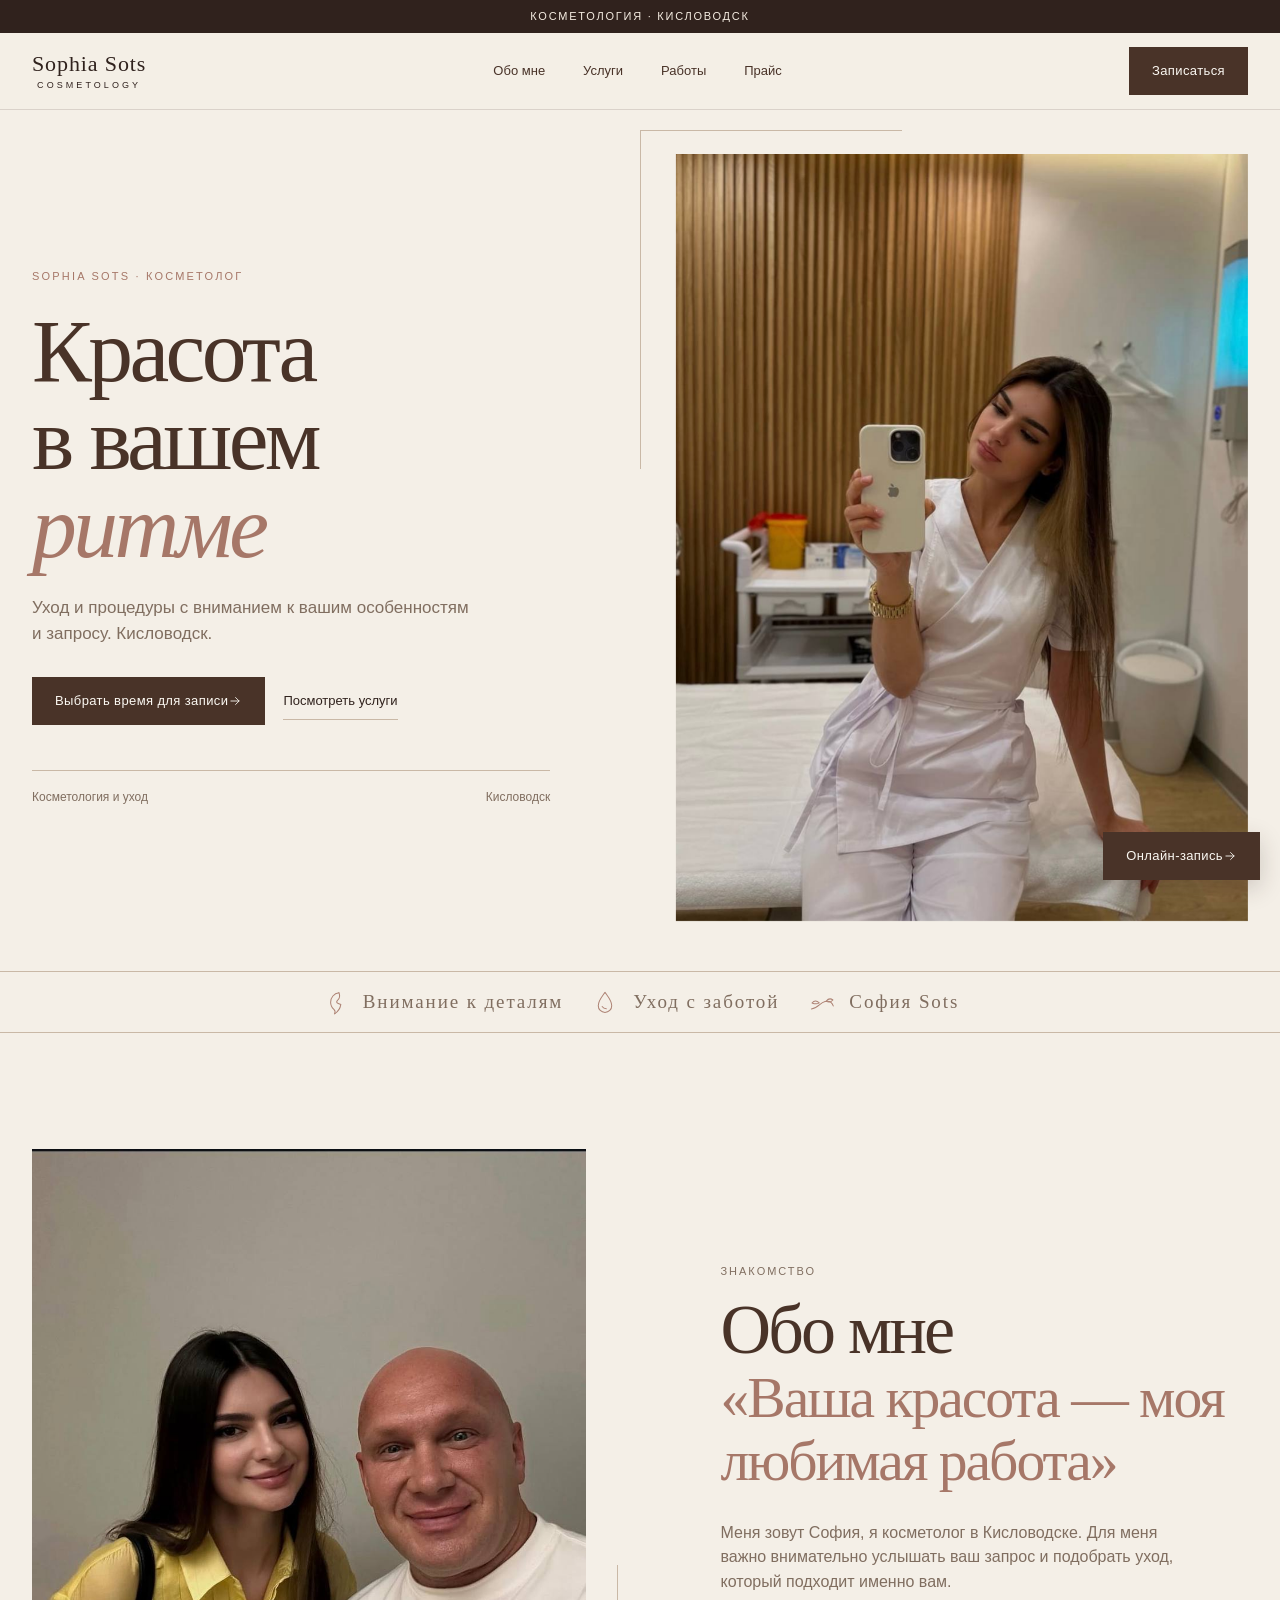
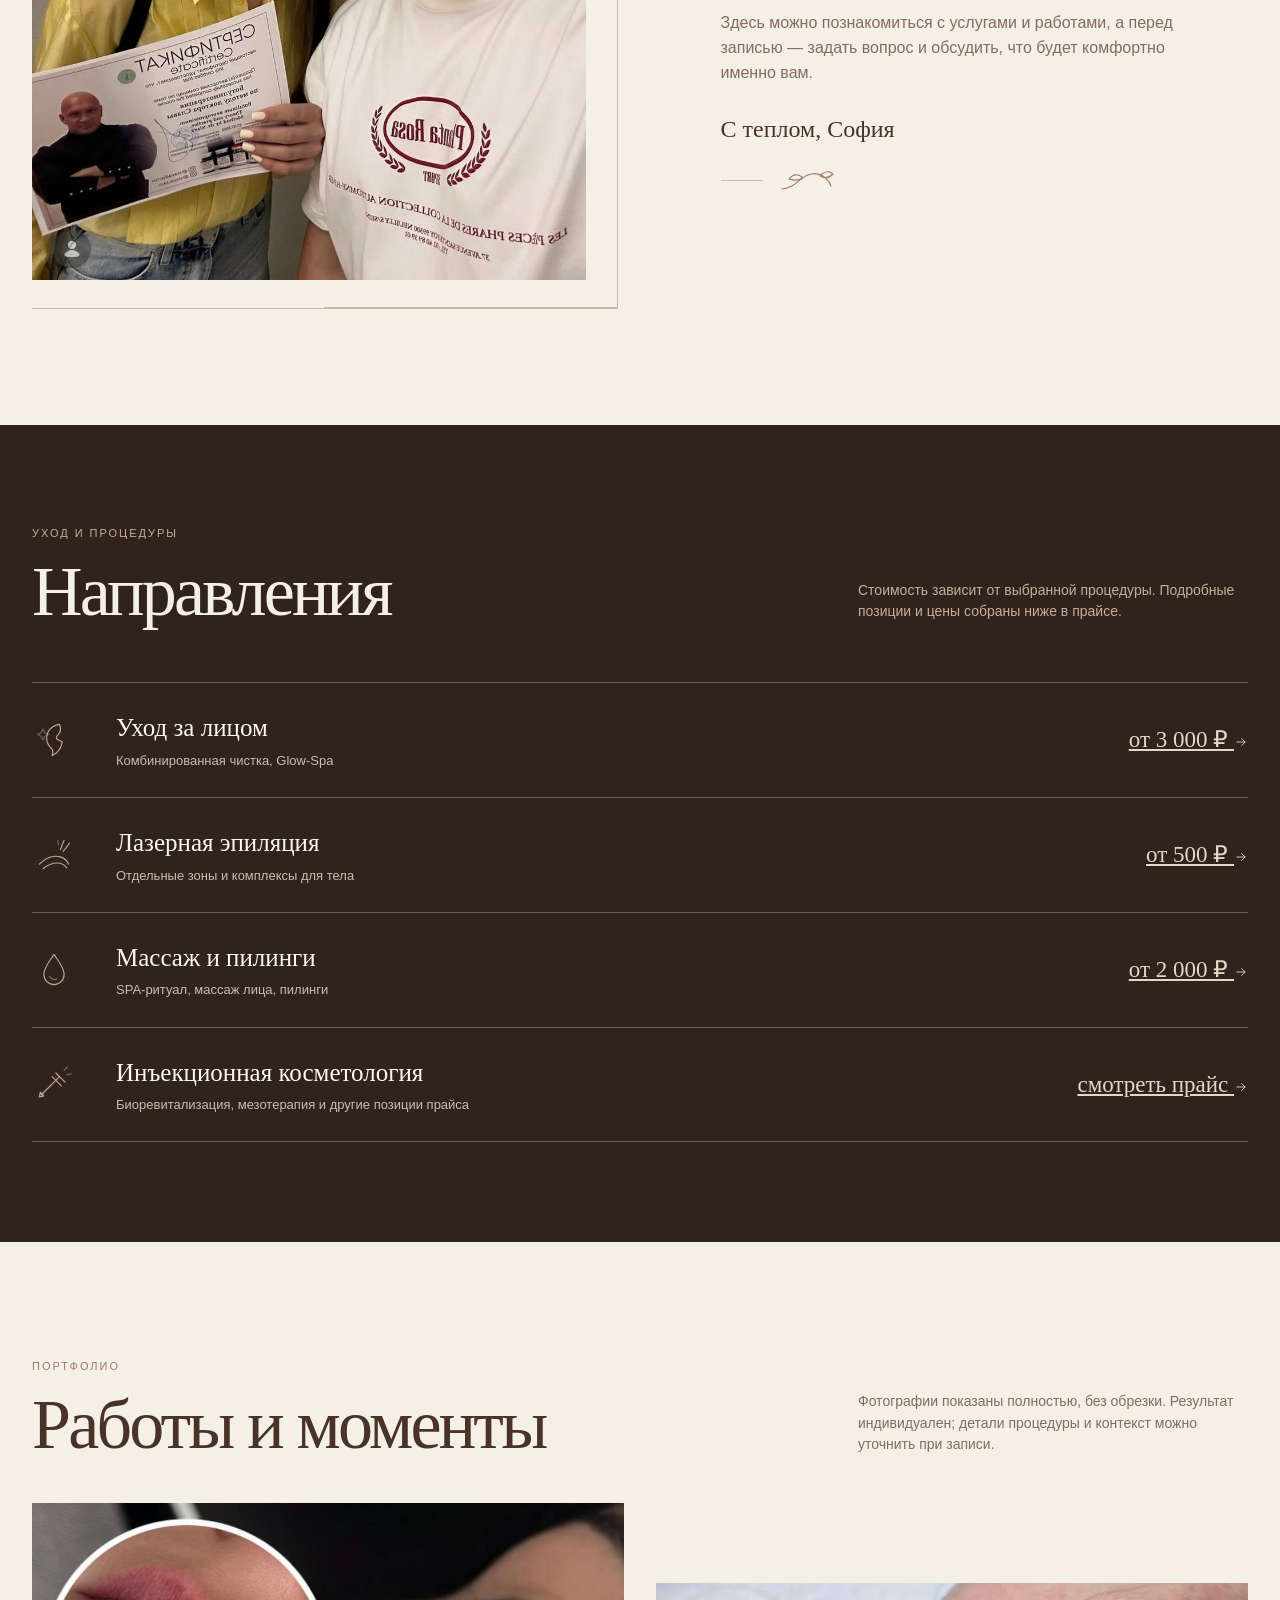
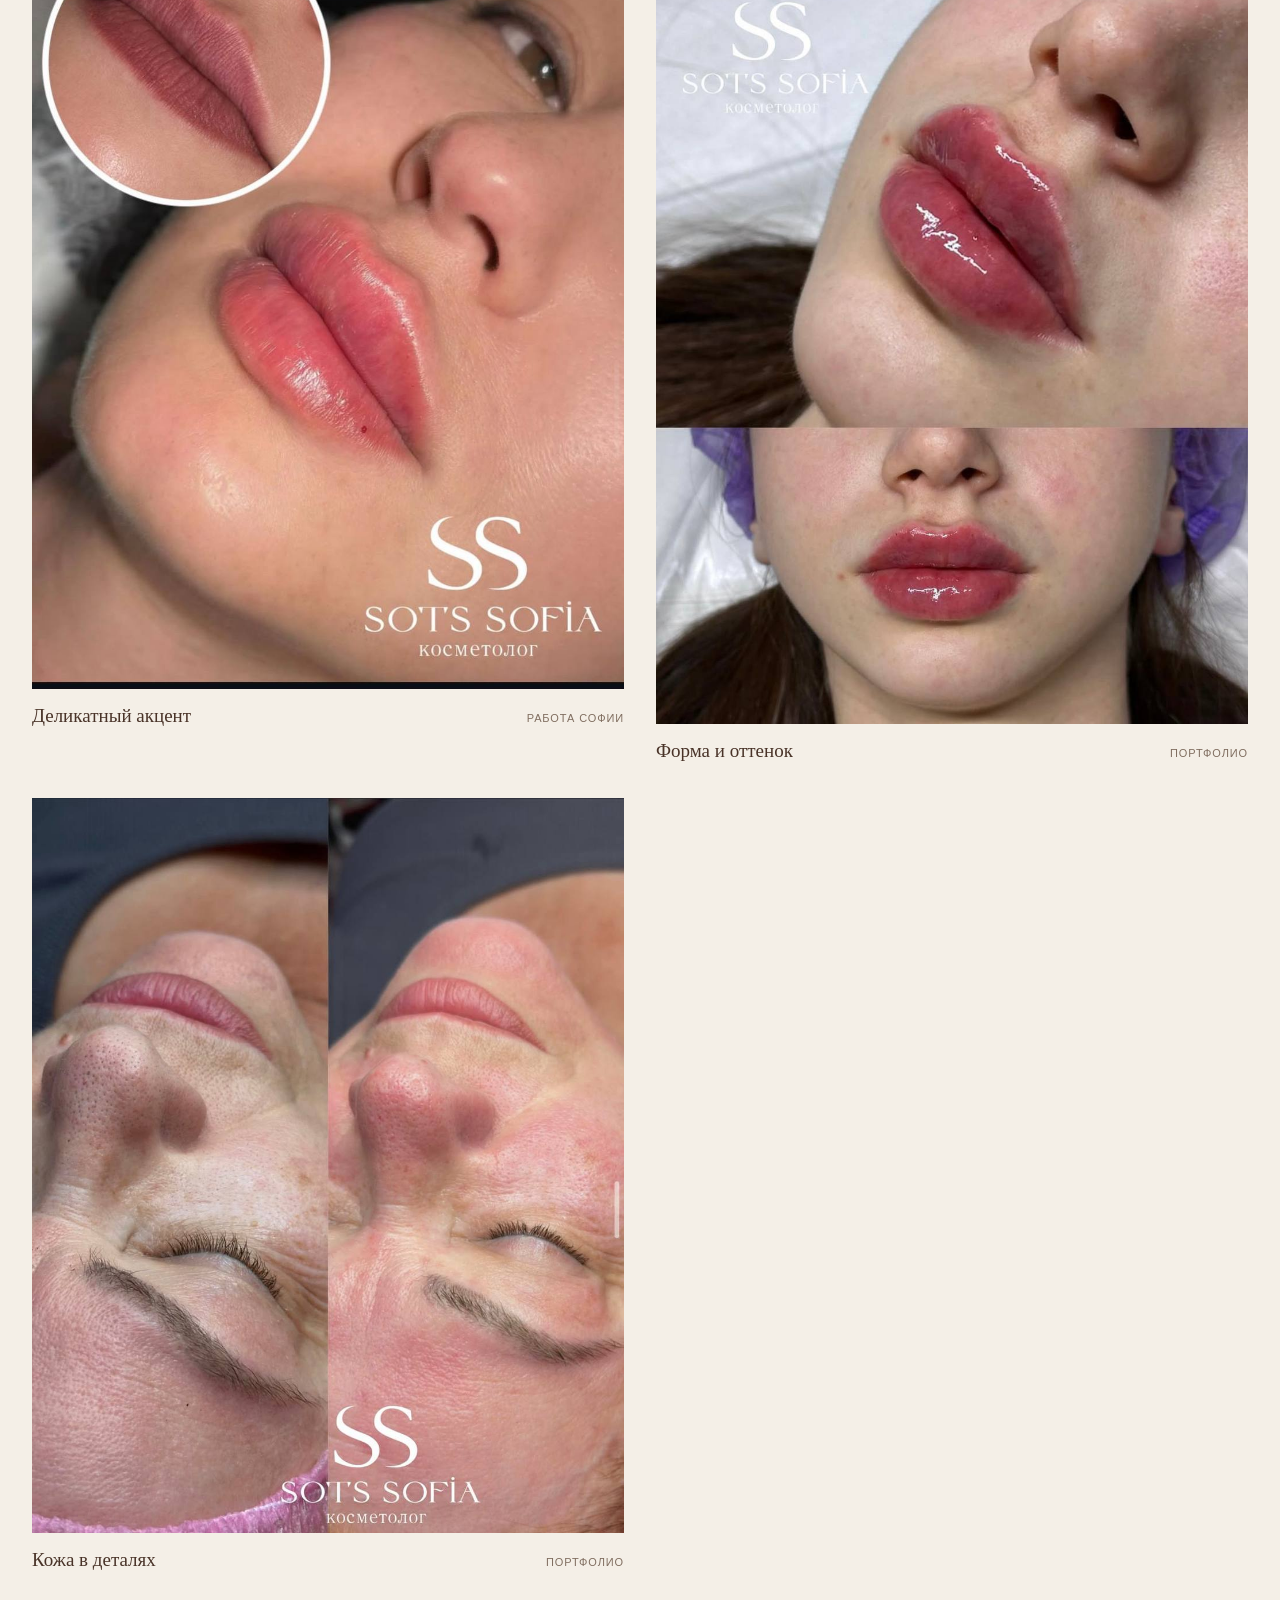
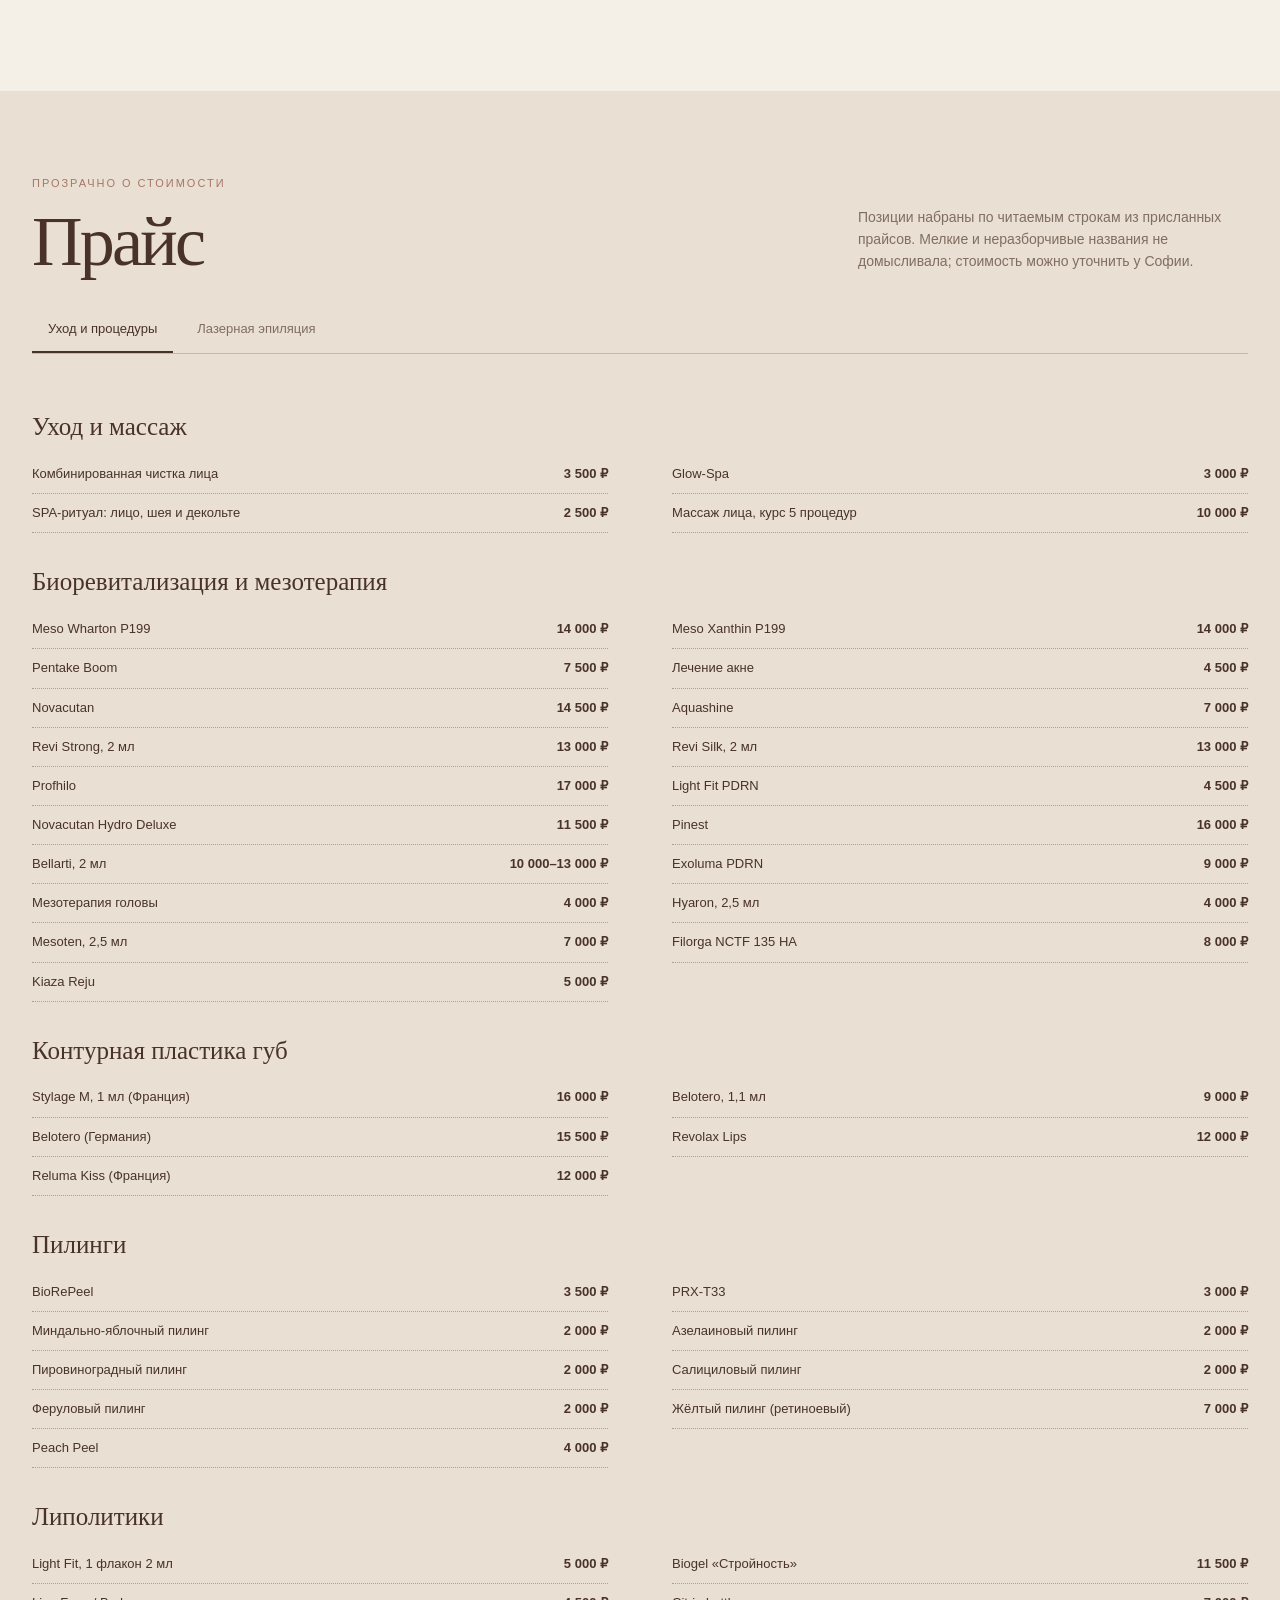
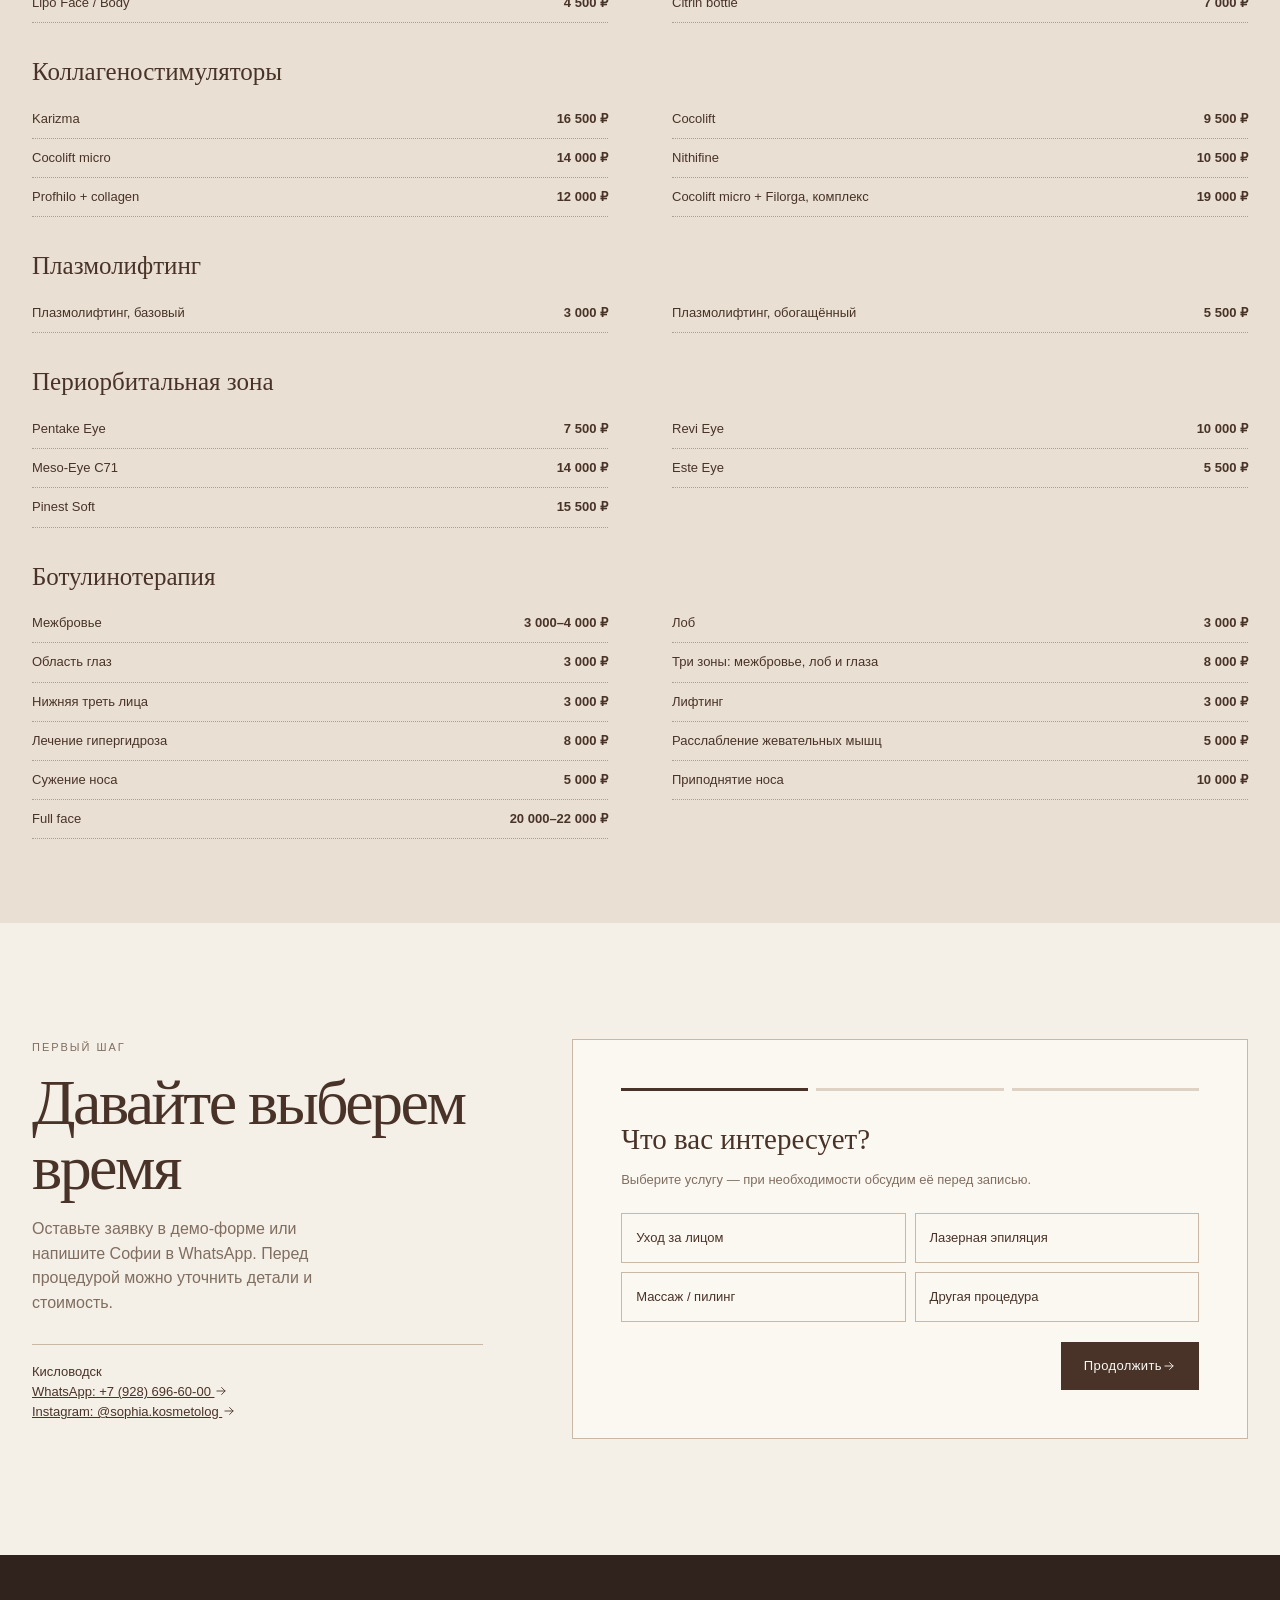
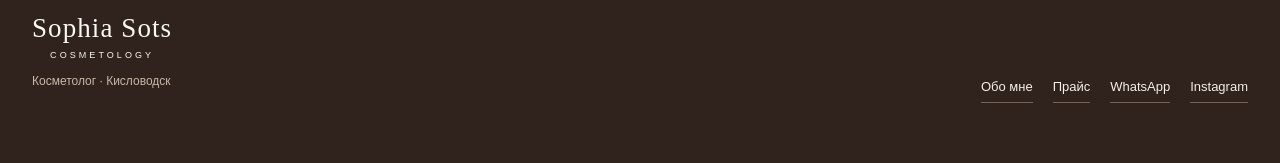
==== commit 628d5b20: "Refine mobile beauty marquee ornaments and spacing" ====
--- a/index.html
+++ b/index.html
@@ -11,7 +11,7 @@
     *{box-sizing:border-box}html{scroll-behavior:smooth;scroll-padding-top:84px}body{margin:0;background:var(--milk);color:var(--deep);font-family:var(--sans);font-size:16px;line-height:1.55}a{color:inherit}button,input,select{font:inherit}button,a{touch-action:manipulation}img{display:block;max-width:100%;height:auto}::selection{background:#cbb49d;color:var(--deep)}
     .topline{background:var(--deep);color:#f5ede2;padding:8px 24px;text-align:center;font-size:11px;letter-spacing:.16em;text-transform:uppercase}.header{position:sticky;top:0;z-index:20;background:rgba(244,239,231,.96);border-bottom:1px solid rgba(73,51,40,.15);backdrop-filter:blur(12px)}.nav{width:var(--page);margin:auto;min-height:76px;display:flex;align-items:center;justify-content:space-between;gap:26px}.brand{font-family:var(--serif);font-size:22px;letter-spacing:.04em;text-decoration:none;line-height:1}.brand small{display:block;text-align:center;font-family:var(--sans);font-size:9px;letter-spacing:.34em;text-transform:uppercase;margin-top:6px}.navlinks{display:flex;gap:clamp(16px,3vw,38px);align-items:center}.navlinks a{text-decoration:none;font-size:13px;color:var(--brown)}.navlinks a:hover{text-decoration:underline;text-underline-offset:5px}.nav-cta,.button{display:inline-flex;justify-content:center;align-items:center;min-height:48px;padding:0 22px;background:var(--brown);color:var(--paper);border:1px solid var(--brown);text-decoration:none;font-size:13px;letter-spacing:.03em;transition:background .2s,color .2s}.nav-cta:hover,.button:hover{background:transparent;color:var(--brown)}.menu-toggle{display:none;background:none;border:0;color:var(--brown);font-size:14px;padding:12px}
     .hero{width:var(--page);margin:44px auto 0;display:grid;grid-template-columns:.92fr 1.08fr;align-items:center;gap:clamp(36px,7vw,100px);min-height:620px}.eyebrow{margin:0 0 22px;color:var(--rose);font-size:11px;letter-spacing:.2em;text-transform:uppercase}.hero h1,.section-title{font-family:var(--serif);font-weight:400;letter-spacing:-.04em;color:var(--brown)}.hero h1{font-size:clamp(56px,7vw,98px);line-height:.98;margin:0 0 24px}.hero h1 em{font-weight:400;color:var(--rose)}.hero-copy{max-width:440px;color:var(--muted);font-size:17px;margin:0 0 30px}.hero-actions{display:flex;align-items:center;gap:18px;flex-wrap:wrap}.text-link{font-size:13px;text-decoration:none;border-bottom:1px solid var(--line);padding:8px 0}.hero-note{margin-top:45px;padding-top:17px;border-top:1px solid var(--line);color:var(--muted);font-size:12px;display:flex;justify-content:space-between;gap:12px}.hero-visual{position:relative;padding:0 0 0 36px}.hero-visual:before{content:"";position:absolute;top:-24px;left:0;width:43%;height:44%;border-top:1px solid var(--line);border-left:1px solid var(--line)}.hero-visual img{width:100%;height:auto;position:relative;z-index:1}
-    .marquee{margin-top:50px;border-top:1px solid var(--line);border-bottom:1px solid var(--line);padding:15px 0;overflow:hidden;color:var(--muted);font-family:var(--serif);font-size:19px;letter-spacing:.1em;text-align:center}.marquee span{color:var(--rose);padding:0 18px}
+    .marquee{margin-top:50px;border-top:1px solid var(--line);border-bottom:1px solid var(--line);padding:15px 24px;overflow:hidden;color:var(--muted);font-family:var(--serif);font-size:19px;letter-spacing:.1em}.marquee-track{display:flex;align-items:center;justify-content:center;gap:28px;min-width:max-content}.marquee-item{display:inline-flex;align-items:center;gap:14px;white-space:nowrap}.marquee-icon{width:28px;height:28px;flex:0 0 28px;color:var(--rose);fill:none;stroke:currentColor;stroke-width:1.15;stroke-linecap:round;stroke-linejoin:round;opacity:.9}
     .section{width:var(--page);margin:0 auto;padding:116px 0}.section-head{display:grid;grid-template-columns:1fr minmax(240px,390px);align-items:end;gap:36px;margin-bottom:42px}.section-title{font-size:clamp(42px,5.5vw,70px);line-height:1.02;margin:0}.section-intro{color:var(--muted);font-size:14px;margin:0 0 5px}.section-kicker{font-size:11px;letter-spacing:.18em;color:var(--rose);text-transform:uppercase;margin:0 0 14px}
     .about{display:grid;grid-template-columns:1fr .9fr;gap:clamp(36px,8vw,110px);align-items:center}.about-photo{position:relative;border-bottom:1px solid var(--line);padding:0 32px 28px 0}.about-photo:after{content:"";position:absolute;right:0;bottom:0;width:50%;height:45%;border-right:1px solid var(--line);border-bottom:1px solid var(--line);pointer-events:none}.about-photo img{width:100%;height:auto}.about-copy blockquote{font-family:var(--serif);font-size:clamp(34px,4.5vw,58px);line-height:1.1;color:var(--rose);margin:0 0 28px;letter-spacing:-.035em}.about-copy p{color:var(--muted);max-width:470px}.signature{font-family:var(--serif);font-size:24px;color:var(--brown);margin-top:26px}
     .services{background:var(--deep);color:var(--paper);width:100%;padding:100px max(32px,calc((100% - 1220px)/2))}.services .section-head{margin-bottom:54px}.services .section-title{color:var(--milk)}.services .section-intro,.services .section-kicker{color:#c6ae98}.service-list{border-top:1px solid #725d50}.service{display:grid;grid-template-columns:60px 1fr auto;gap:24px;align-items:center;padding:26px 0;border-bottom:1px solid #725d50}.service-num{font-family:var(--serif);font-size:21px;color:#b8987e}.service-art{width:44px;height:44px;color:#c6ae98;fill:none;stroke:currentColor;stroke-width:1.25;stroke-linecap:round;stroke-linejoin:round;opacity:.95}.service-art .soft{opacity:.5}.ornament{display:flex;align-items:center;gap:14px;color:var(--rose);margin:18px 0 0}.ornament svg{width:72px;height:28px;fill:none;stroke:currentColor;stroke-width:1.15;stroke-linecap:round;stroke-linejoin:round}.ornament span{width:42px;height:1px;background:currentColor;opacity:.45}.service h3{font-family:var(--serif);font-size:25px;font-weight:400;margin:0 0 3px}.service p{font-size:13px;color:#cbbcaf;margin:0}.service-price{font-family:var(--serif);font-size:23px;white-space:nowrap;color:#e6d6c5}
@@ -19,8 +19,8 @@
     .price-wrap{background:#e9dfd2;padding:84px max(32px,calc((100% - 1220px)/2))}.price-wrap .section-head{margin-bottom:30px}.price-note{color:var(--muted);font-size:12px;margin:0 0 25px}.price-tabs{display:flex;gap:8px;border-bottom:1px solid var(--line);margin-bottom:24px;flex-wrap:wrap}.price-tab{background:transparent;border:0;border-bottom:2px solid transparent;padding:12px 16px;color:var(--muted);cursor:pointer;font-size:13px}.price-tab[aria-selected="true"]{border-color:var(--brown);color:var(--brown)}.price-panel{display:none}.price-panel.active{display:block}.price-group{display:grid;grid-template-columns:1fr 1fr;column-gap:64px}.price-group h3{font-family:var(--serif);font-weight:400;font-size:25px;color:var(--brown);margin:30px 0 8px;grid-column:1/-1}.price-row{display:flex;justify-content:space-between;align-items:baseline;gap:12px;border-bottom:1px dotted #b19e8b;padding:9px 0;font-size:13px;color:var(--brown)}.price-row b{font-weight:600;white-space:nowrap}.laser-columns{columns:2;column-gap:56px}.laser-item{display:flex;justify-content:space-between;gap:16px;padding:10px 0;border-bottom:1px dotted #b19e8b;break-inside:avoid;font-size:14px;color:var(--brown)}.laser-item b{white-space:nowrap;font-weight:600}
     .booking{display:grid;grid-template-columns:.8fr 1.2fr;gap:clamp(32px,7vw,90px);align-items:start}.booking-aside{position:sticky;top:125px}.booking-aside .section-title{font-size:clamp(44px,5vw,66px)}.booking-aside p{color:var(--muted);max-width:340px}.contact-line{border-top:1px solid var(--line);padding-top:17px;margin-top:28px;font-size:13px;color:var(--brown)}.booking-box{background:var(--paper);padding:clamp(24px,4vw,48px);border:1px solid var(--line)}.stepper{display:flex;gap:8px;margin-bottom:26px}.stepper i{height:3px;flex:1;background:#ded2c5}.stepper i.on{background:var(--brown)}.form-step{display:none}.form-step.active{display:block}.form-step h3{font-family:var(--serif);font-weight:400;font-size:29px;color:var(--brown);margin:0 0 8px}.form-hint{color:var(--muted);font-size:13px;margin:0 0 23px}.choice-list{display:grid;grid-template-columns:1fr 1fr;gap:9px}.choice{position:relative}.choice input{position:absolute;opacity:0}.choice label{display:flex;justify-content:space-between;gap:12px;padding:14px;border:1px solid var(--line);cursor:pointer;font-size:13px;color:var(--brown);min-height:50px}.choice input:checked+label{background:#e7dacb;border-color:var(--brown)}.choice input:focus-visible+label{outline:2px solid var(--rose);outline-offset:2px}.form-grid{display:grid;grid-template-columns:1fr 1fr;gap:14px}.field{display:grid;gap:7px;margin-bottom:15px}.field label{font-size:12px;color:var(--muted)}.field input,.field select{width:100%;min-height:48px;border:1px solid var(--line);background:var(--milk);padding:10px 12px;color:var(--deep);border-radius:0}.form-buttons{display:flex;justify-content:space-between;gap:14px;margin-top:20px}.button.secondary{background:transparent;color:var(--brown)}.button.secondary:hover{background:var(--cocoa)}.fineprint{font-size:11px;color:var(--muted);margin-top:16px}.success{display:none;text-align:center;padding:28px 8px}.success h3{font-family:var(--serif);font-weight:400;font-size:34px;color:var(--brown)}.success p{color:var(--muted)}
     .footer{background:var(--deep);color:var(--paper);padding:60px 0}.footer-inner{width:var(--page);margin:auto;display:flex;justify-content:space-between;gap:28px;align-items:end}.footer .brand{font-size:27px}.footer-meta{color:#c9b7a7;font-size:12px}.footer-links{display:flex;gap:20px;flex-wrap:wrap}.footer-links a{font-size:13px;color:var(--milk);text-decoration:none;border-bottom:1px solid #776456;padding-bottom:5px}.float-book{position:fixed;z-index:15;bottom:20px;right:20px;box-shadow:0 8px 24px #30221d33}
-    :focus-visible{outline:2px solid var(--rose);outline-offset:3px}.icon-arrow{width:14px;height:14px;vertical-align:-2px;fill:none;stroke:currentColor;stroke-width:1.5;stroke-linecap:round;stroke-linejoin:round}.sparkle{display:inline-block;width:7px;height:7px;border:1px solid currentColor;transform:rotate(45deg);vertical-align:3px;margin:0 14px}
-    @media(max-width:800px){:root{--page:calc(100% - 40px)}.header{position:static}.topline{font-size:9px}.nav{min-height:68px}.menu-toggle{display:block}.nav-cta{display:none}.navlinks{display:none;position:absolute;left:0;right:0;top:68px;background:var(--milk);padding:16px 20px 22px;border-bottom:1px solid var(--line);flex-direction:column;align-items:stretch;gap:0}.navlinks.open{display:flex}.navlinks a{padding:13px 0;border-bottom:1px solid #ded3c7}.hero{margin-top:20px;grid-template-columns:1fr;gap:28px;min-height:0}.hero h1{font-size:clamp(54px,13vw,82px)}.hero-copy{font-size:16px}.hero-note{margin-top:30px}.hero-visual{padding:0 0 0 14px;max-width:600px;margin-left:auto}.photo-caption{font-size:14px;padding:11px 15px}.marquee{margin-top:35px;font-size:16px}.section{padding:78px 0}.section-head{grid-template-columns:1fr;gap:16px;margin-bottom:30px}.about{grid-template-columns:1fr;gap:30px}.about-photo{padding-right:18px}.about-copy blockquote{font-size:42px}.services{padding:76px 20px}.service{grid-template-columns:50px 1fr;gap:12px;padding:22px 0}.service-num{font-size:17px}.service h3{font-size:22px}.service-price{grid-column:2;font-size:20px}.works{gap:20px}.work:nth-child(even){margin-top:42px}.work figcaption{display:block;font-size:17px}.work figcaption small{display:block;margin-top:3px}.price-wrap{padding:68px 20px}.price-group{grid-template-columns:1fr}.price-group h3{margin-top:26px}.laser-columns{columns:1}.booking{grid-template-columns:1fr;gap:28px}.booking-aside{position:static}.booking-aside .section-title{font-size:52px}.booking-box{padding:22px 17px}.choice-list{grid-template-columns:1fr}.form-grid{grid-template-columns:1fr;gap:0}.footer{padding:45px 0 88px}.footer-inner{align-items:start;flex-direction:column}.float-book{left:20px;right:20px;bottom:12px}.float-book.button{min-height:48px}}
+    :focus-visible{outline:2px solid var(--rose);outline-offset:3px}.icon-arrow{width:14px;height:14px;vertical-align:-2px;fill:none;stroke:currentColor;stroke-width:1.5;stroke-linecap:round;stroke-linejoin:round}
+    @media(max-width:800px){:root{--page:calc(100% - 40px)}.header{position:static}.topline{font-size:9px}.nav{min-height:68px}.menu-toggle{display:block}.nav-cta{display:none}.navlinks{display:none;position:absolute;left:0;right:0;top:68px;background:var(--milk);padding:16px 20px 22px;border-bottom:1px solid var(--line);flex-direction:column;align-items:stretch;gap:0}.navlinks.open{display:flex}.navlinks a{padding:13px 0;border-bottom:1px solid #ded3c7}.hero{margin-top:20px;grid-template-columns:1fr;gap:28px;min-height:0}.hero h1{font-size:clamp(54px,13vw,82px)}.hero-copy{font-size:16px}.hero-note{margin-top:30px}.hero-visual{padding:0 0 0 14px;max-width:600px;margin-left:auto}.photo-caption{font-size:14px;padding:11px 15px}.marquee{margin-top:35px;font-size:16px;padding:14px 28px;overflow-x:auto;scrollbar-width:none;-webkit-overflow-scrolling:touch}.marquee::-webkit-scrollbar{display:none}.marquee-track{justify-content:flex-start;gap:24px;padding-right:24px}.marquee-icon{width:24px;height:24px;flex-basis:24px}.section{padding:78px 0}.section-head{grid-template-columns:1fr;gap:16px;margin-bottom:30px}.about{grid-template-columns:1fr;gap:30px}.about-photo{padding-right:18px}.about-copy blockquote{font-size:42px}.services{padding:76px 20px}.service{grid-template-columns:50px 1fr;gap:12px;padding:22px 0}.service-num{font-size:17px}.service h3{font-size:22px}.service-price{grid-column:2;font-size:20px}.works{gap:20px}.work:nth-child(even){margin-top:42px}.work figcaption{display:block;font-size:17px}.work figcaption small{display:block;margin-top:3px}.price-wrap{padding:68px 20px}.price-group{grid-template-columns:1fr}.price-group h3{margin-top:26px}.laser-columns{columns:1}.booking{grid-template-columns:1fr;gap:28px}.booking-aside{position:static}.booking-aside .section-title{font-size:52px}.booking-box{padding:22px 17px}.choice-list{grid-template-columns:1fr}.form-grid{grid-template-columns:1fr;gap:0}.footer{padding:45px 0 88px}.footer-inner{align-items:start;flex-direction:column}.float-book{left:20px;right:20px;bottom:12px}.float-book.button{min-height:48px}}
     @media(max-width:420px){:root{--page:calc(100% - 32px)}.hero h1{font-size:54px}.hero-actions{gap:12px}.hero-actions .button{width:100%}.section-title{font-size:43px}.works{grid-template-columns:1fr;gap:24px}.work:nth-child(even){margin-top:0}.price-tabs{gap:0}.price-tab{padding:10px 8px;font-size:11px}.booking-aside .section-title{font-size:46px}.footer-links{gap:14px}}
     @media(prefers-reduced-motion:reduce){*,*::before,*::after{scroll-behavior:auto!important;transition:none!important}}
   </style>
@@ -46,7 +46,11 @@
       </div>
       <div class="hero-visual"><img src="photo_5316568462299701750_y.jpg" alt="София в кабинете косметологии" fetchpriority="high"></div>
     </section>
-    <div class="marquee" aria-label="Красота в деталях"><span class="sparkle" aria-hidden="true"></span> Внимание к деталям <span class="sparkle" aria-hidden="true"></span> Уход с заботой <span class="sparkle" aria-hidden="true"></span> София Sots</div>
+    <div class="marquee" aria-label="Красота в деталях"><div class="marquee-track">
+  <span class="marquee-item"><svg class="marquee-icon" aria-hidden="true" viewBox="0 0 32 32"><path d="M20.5 5.5c-5.7.8-9.5 5.2-9.5 10.8 0 3.5 1.4 6.1 3.7 8.1 1.5 1.3 1.8 3 .9 5.1"/><path d="M20.5 5.5c1.5 3.7.7 6.6-1.6 8.6-1.5 1.3-1.3 2.8.8 3.6l3 1.1c-.8 4.9-3.2 8.3-7.1 10.7"/></svg>Внимание к деталям</span>
+  <span class="marquee-item"><svg class="marquee-icon" aria-hidden="true" viewBox="0 0 32 32"><path d="M16 5c-3.8 5.3-7.7 9.7-7.7 15.2a7.7 7.7 0 0 0 15.4 0C23.7 14.7 19.8 10.3 16 5z"/><path d="M12.7 21.2c1.1 1.7 2.7 2.5 4.8 2.5"/></svg>Уход с заботой</span>
+  <span class="marquee-item"><svg class="marquee-icon" aria-hidden="true" viewBox="0 0 32 32"><path d="M5 24c7.4-.6 9.7-7.1 15.6-8.5 4.8-1.1 8.1 1.3 9.4 5"/><path d="M14 17c-3-3.1-5.8-2.9-8.3.1 3.7 1.5 6.5 1.2 8.3-.1z"/><path d="M22 15c2.4-3 5.2-3.1 7.6-1.3-2.4 2.6-5 3.1-7.6 1.3z"/></svg>София Sots</span>
+</div></div>
     <section class="section" id="about" aria-labelledby="about-title">
       <div class="about">
         <div class="about-photo"><img src="photo_5316568462299701749_y.jpg" alt="София в кабинете, портрет в полный рост" loading="lazy"></div>
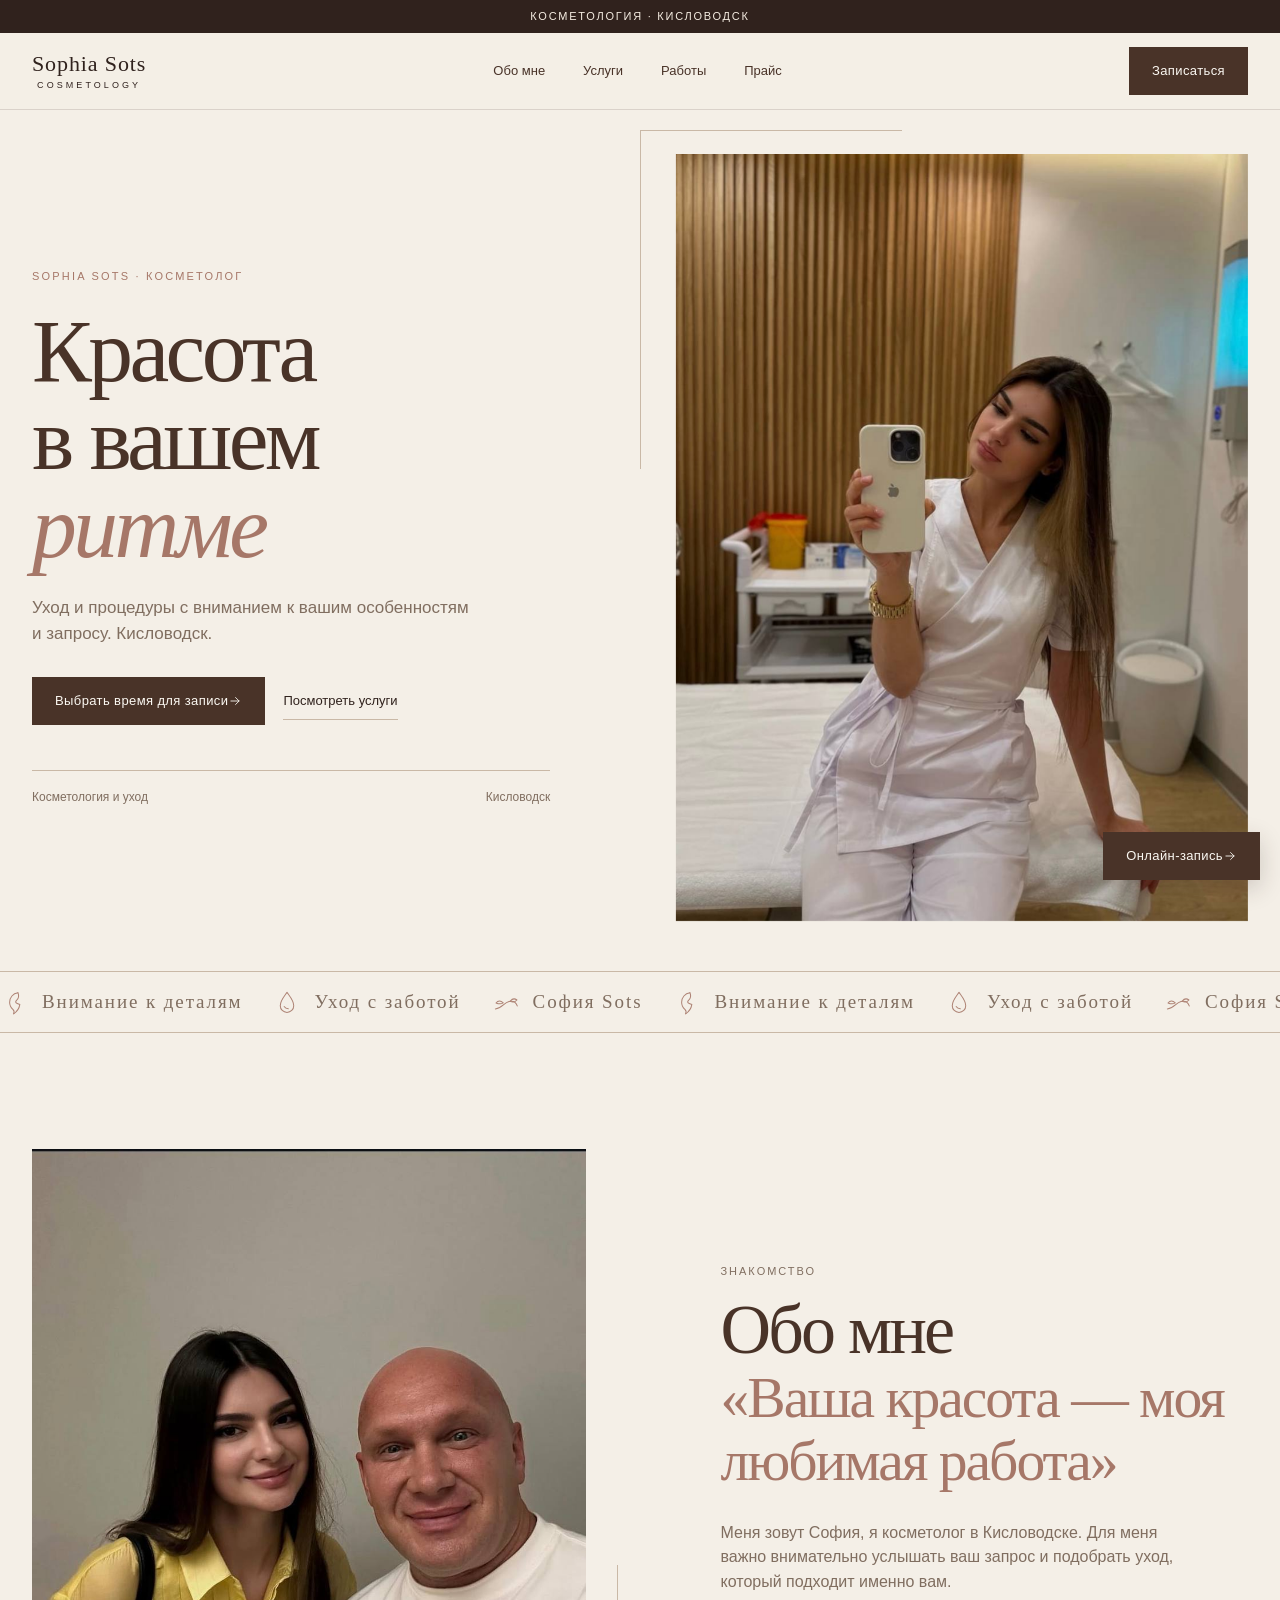
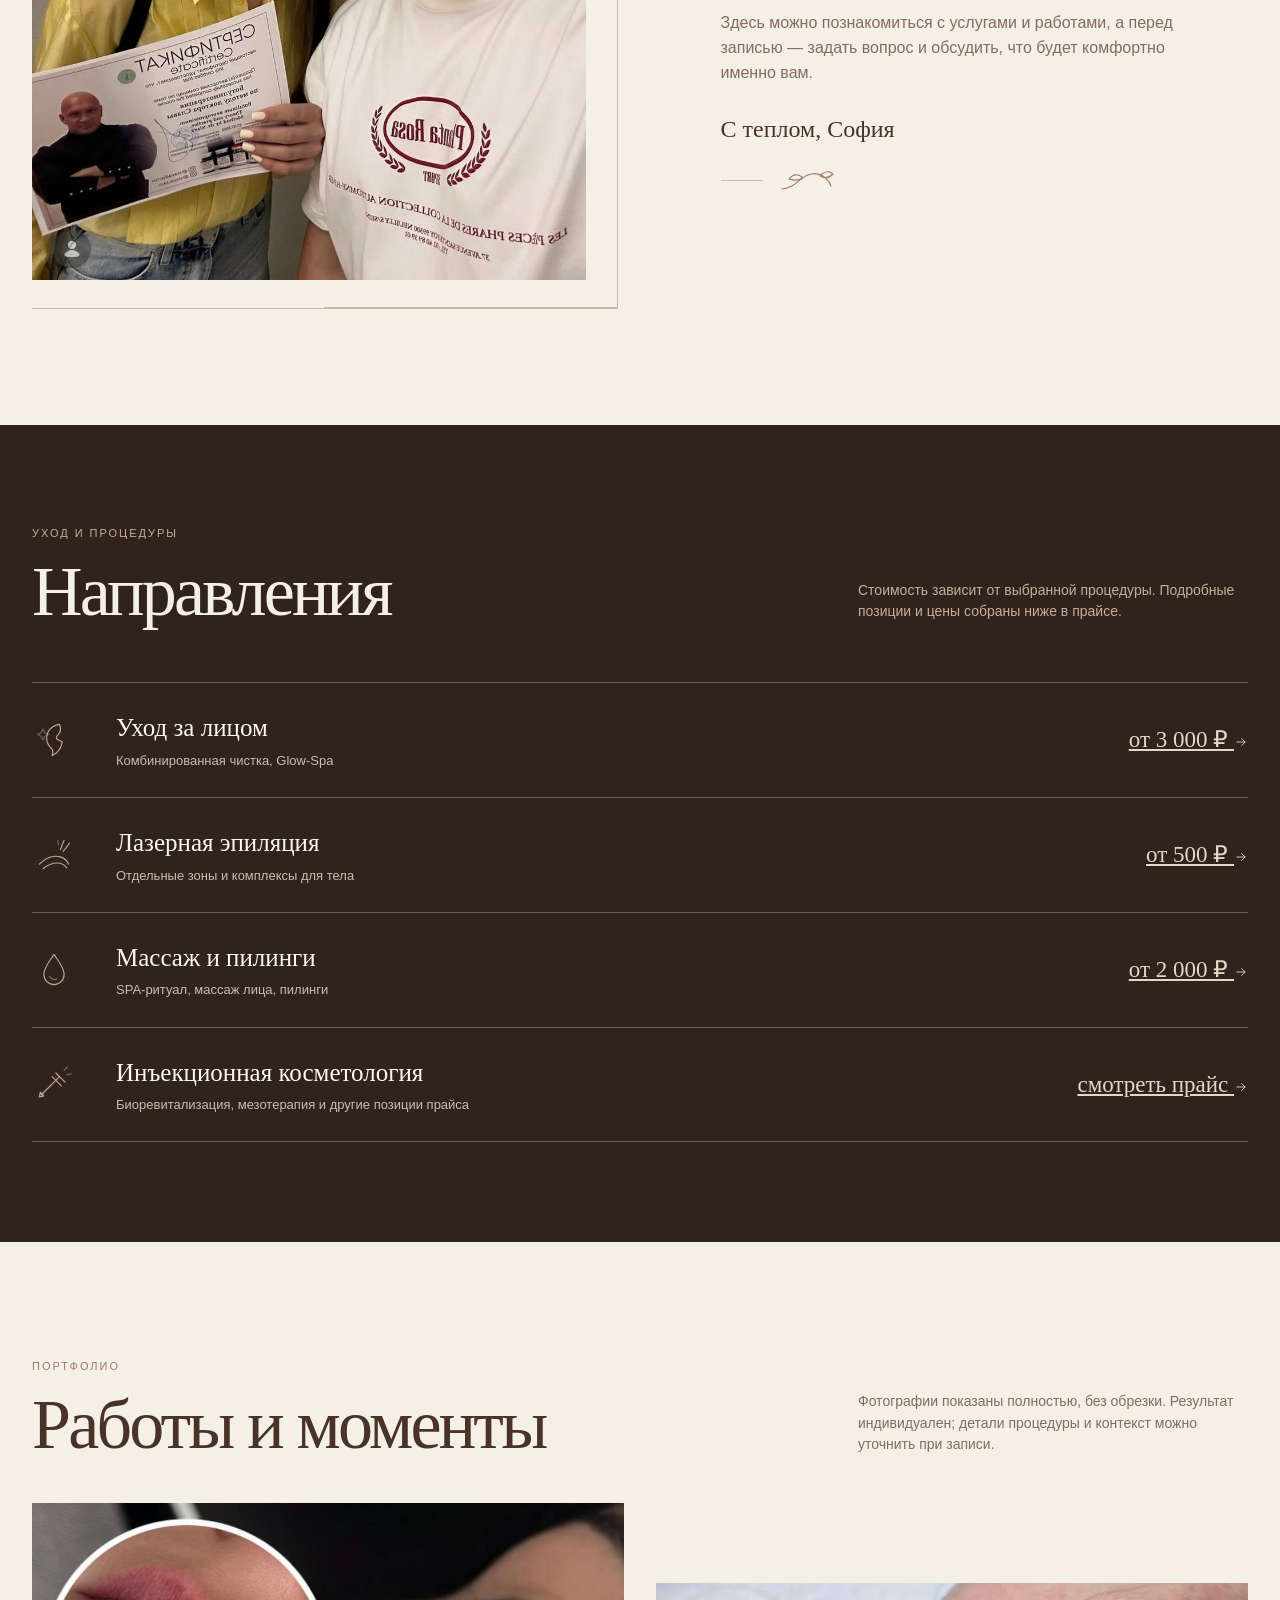
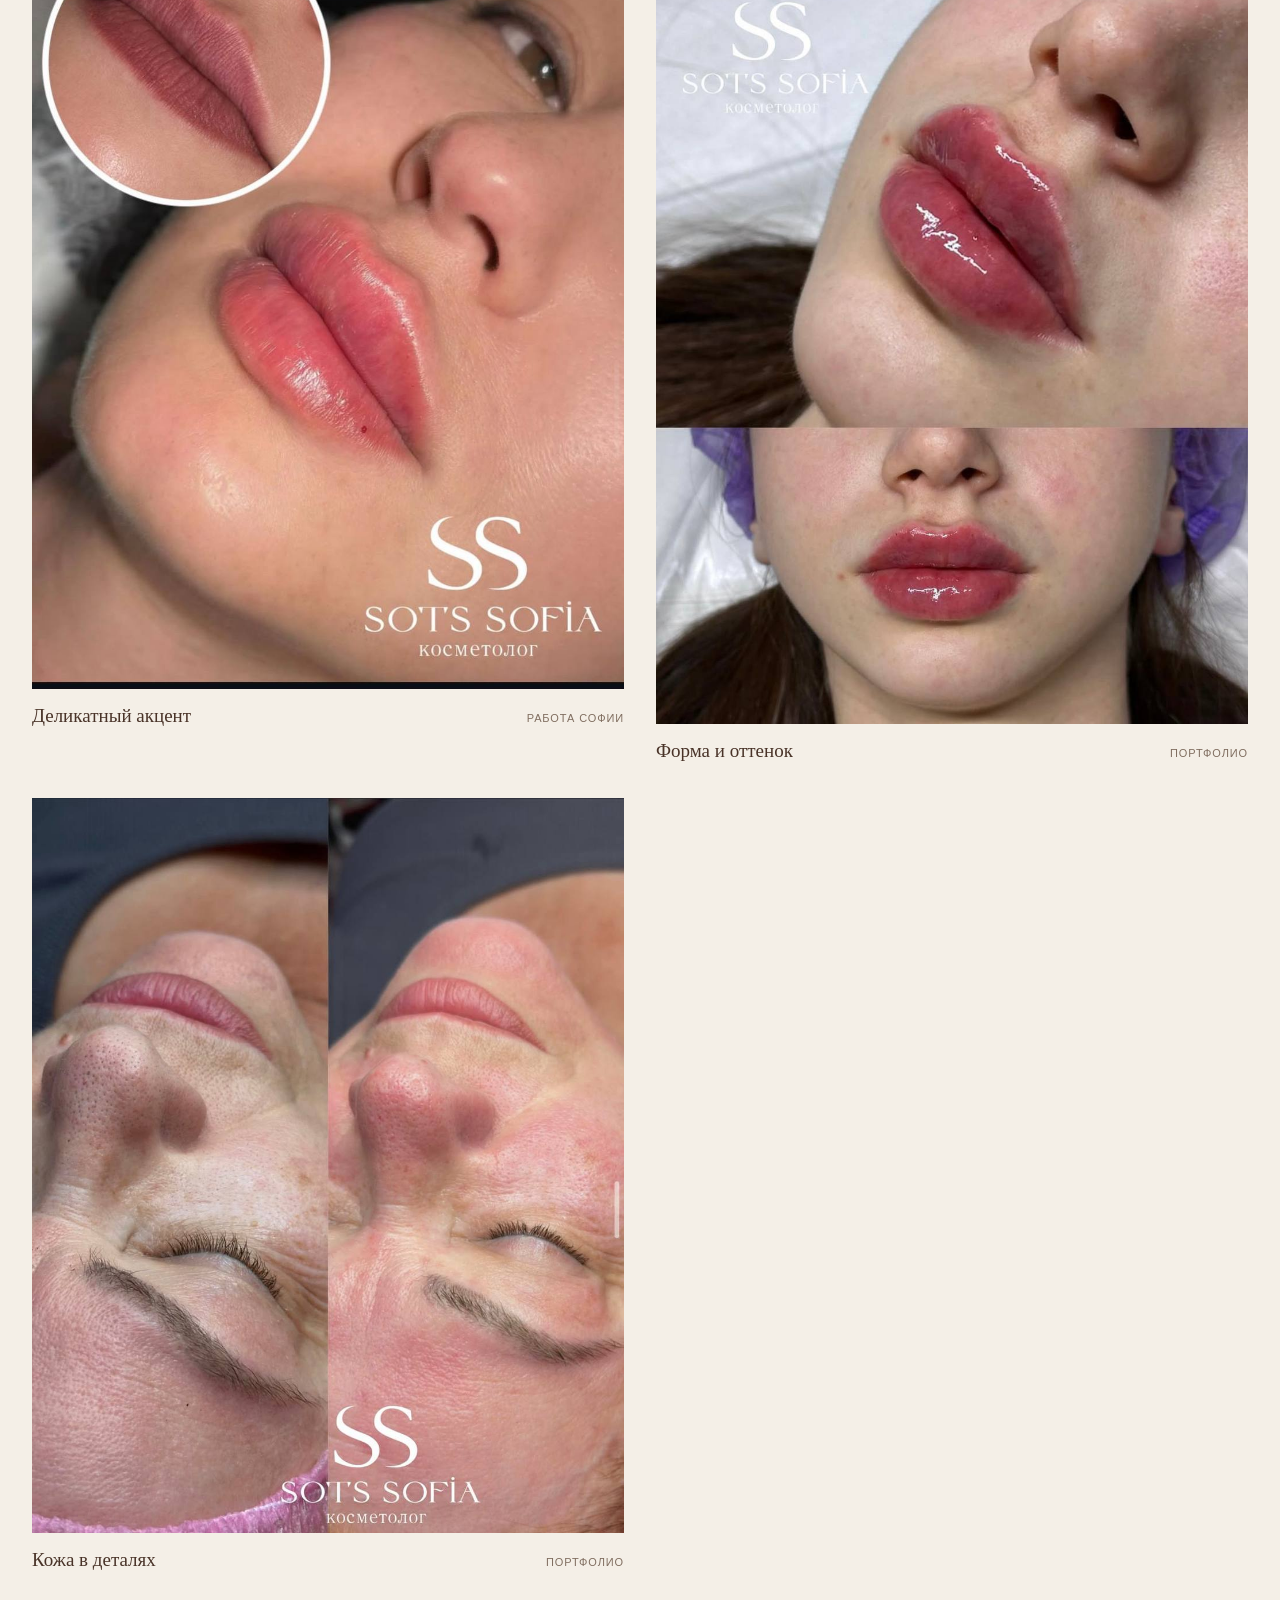
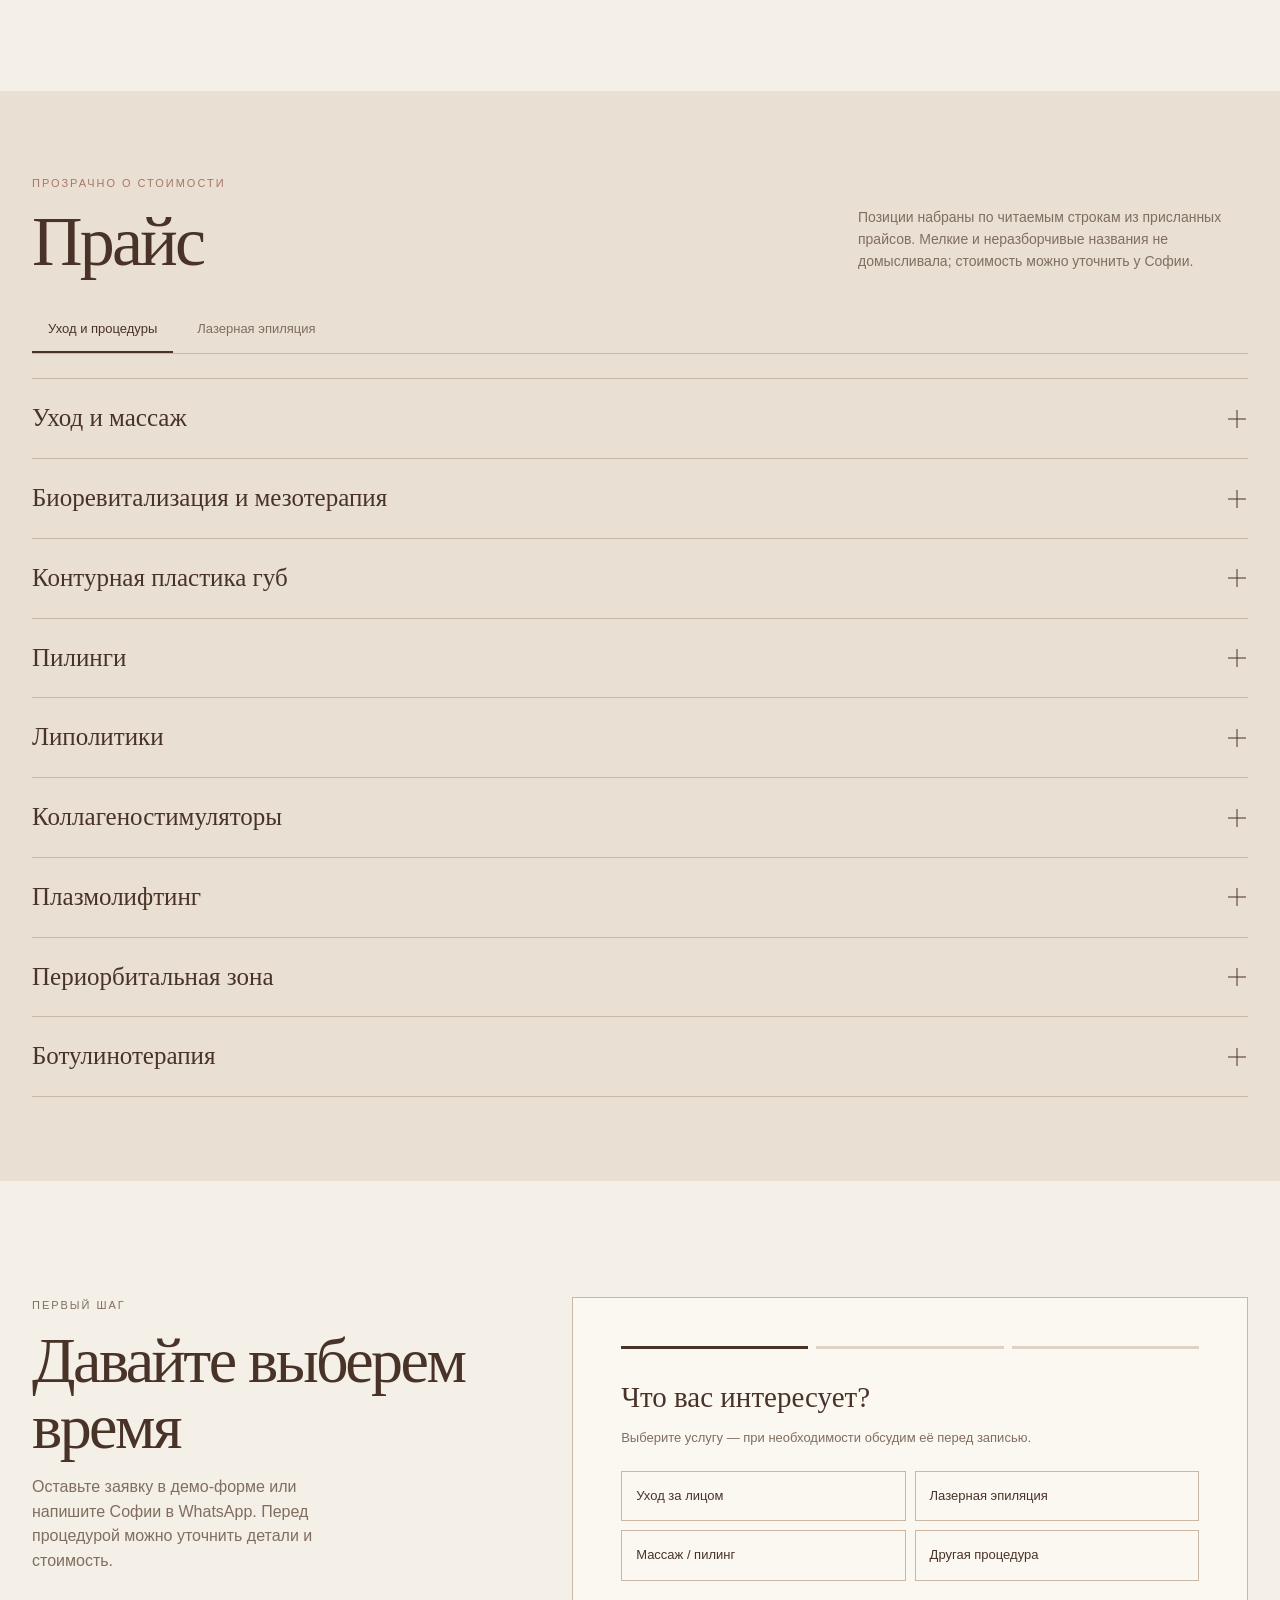
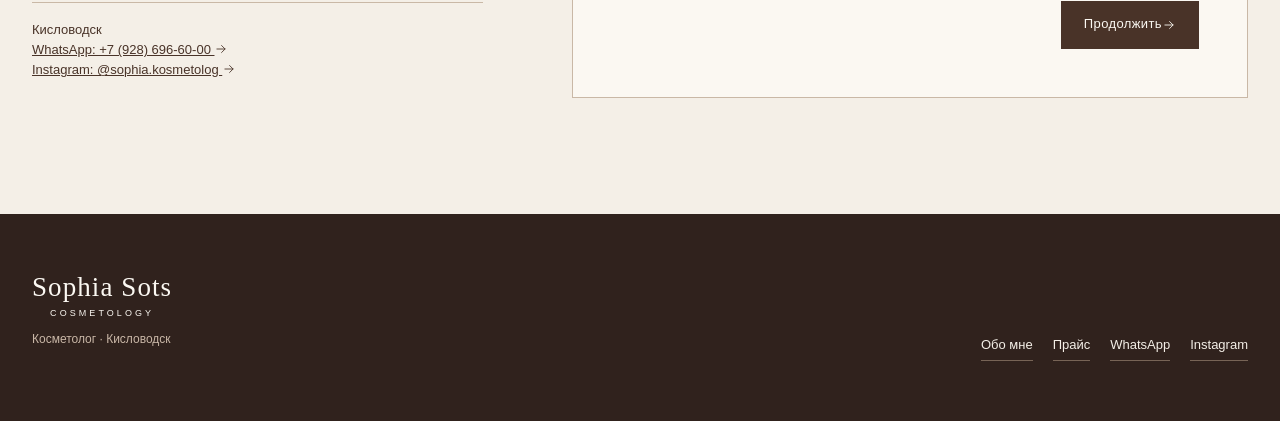
==== commit 04a6c53a: "Add animated beauty marquee and accordion price sections" ====
--- a/index.html
+++ b/index.html
@@ -11,18 +11,18 @@
     *{box-sizing:border-box}html{scroll-behavior:smooth;scroll-padding-top:84px}body{margin:0;background:var(--milk);color:var(--deep);font-family:var(--sans);font-size:16px;line-height:1.55}a{color:inherit}button,input,select{font:inherit}button,a{touch-action:manipulation}img{display:block;max-width:100%;height:auto}::selection{background:#cbb49d;color:var(--deep)}
     .topline{background:var(--deep);color:#f5ede2;padding:8px 24px;text-align:center;font-size:11px;letter-spacing:.16em;text-transform:uppercase}.header{position:sticky;top:0;z-index:20;background:rgba(244,239,231,.96);border-bottom:1px solid rgba(73,51,40,.15);backdrop-filter:blur(12px)}.nav{width:var(--page);margin:auto;min-height:76px;display:flex;align-items:center;justify-content:space-between;gap:26px}.brand{font-family:var(--serif);font-size:22px;letter-spacing:.04em;text-decoration:none;line-height:1}.brand small{display:block;text-align:center;font-family:var(--sans);font-size:9px;letter-spacing:.34em;text-transform:uppercase;margin-top:6px}.navlinks{display:flex;gap:clamp(16px,3vw,38px);align-items:center}.navlinks a{text-decoration:none;font-size:13px;color:var(--brown)}.navlinks a:hover{text-decoration:underline;text-underline-offset:5px}.nav-cta,.button{display:inline-flex;justify-content:center;align-items:center;min-height:48px;padding:0 22px;background:var(--brown);color:var(--paper);border:1px solid var(--brown);text-decoration:none;font-size:13px;letter-spacing:.03em;transition:background .2s,color .2s}.nav-cta:hover,.button:hover{background:transparent;color:var(--brown)}.menu-toggle{display:none;background:none;border:0;color:var(--brown);font-size:14px;padding:12px}
     .hero{width:var(--page);margin:44px auto 0;display:grid;grid-template-columns:.92fr 1.08fr;align-items:center;gap:clamp(36px,7vw,100px);min-height:620px}.eyebrow{margin:0 0 22px;color:var(--rose);font-size:11px;letter-spacing:.2em;text-transform:uppercase}.hero h1,.section-title{font-family:var(--serif);font-weight:400;letter-spacing:-.04em;color:var(--brown)}.hero h1{font-size:clamp(56px,7vw,98px);line-height:.98;margin:0 0 24px}.hero h1 em{font-weight:400;color:var(--rose)}.hero-copy{max-width:440px;color:var(--muted);font-size:17px;margin:0 0 30px}.hero-actions{display:flex;align-items:center;gap:18px;flex-wrap:wrap}.text-link{font-size:13px;text-decoration:none;border-bottom:1px solid var(--line);padding:8px 0}.hero-note{margin-top:45px;padding-top:17px;border-top:1px solid var(--line);color:var(--muted);font-size:12px;display:flex;justify-content:space-between;gap:12px}.hero-visual{position:relative;padding:0 0 0 36px}.hero-visual:before{content:"";position:absolute;top:-24px;left:0;width:43%;height:44%;border-top:1px solid var(--line);border-left:1px solid var(--line)}.hero-visual img{width:100%;height:auto;position:relative;z-index:1}
-    .marquee{margin-top:50px;border-top:1px solid var(--line);border-bottom:1px solid var(--line);padding:15px 24px;overflow:hidden;color:var(--muted);font-family:var(--serif);font-size:19px;letter-spacing:.1em}.marquee-track{display:flex;align-items:center;justify-content:center;gap:28px;min-width:max-content}.marquee-item{display:inline-flex;align-items:center;gap:14px;white-space:nowrap}.marquee-icon{width:28px;height:28px;flex:0 0 28px;color:var(--rose);fill:none;stroke:currentColor;stroke-width:1.15;stroke-linecap:round;stroke-linejoin:round;opacity:.9}
+    .marquee{margin-top:50px;border-top:1px solid var(--line);border-bottom:1px solid var(--line);padding:15px 0;overflow:hidden;color:var(--muted);font-family:var(--serif);font-size:19px;letter-spacing:.1em}.marquee-track{display:flex;width:max-content;animation:beautyMarquee 24s linear infinite;will-change:transform}.marquee-group{display:flex;align-items:center;gap:30px;padding-right:30px}.marquee-item{display:inline-flex;align-items:center;gap:14px;white-space:nowrap}.marquee-icon{width:28px;height:28px;flex:0 0 28px;color:var(--rose);fill:none;stroke:currentColor;stroke-width:1.15;stroke-linecap:round;stroke-linejoin:round;opacity:.9}@keyframes beautyMarquee{from{transform:translateX(0)}to{transform:translateX(-50%)}}
     .section{width:var(--page);margin:0 auto;padding:116px 0}.section-head{display:grid;grid-template-columns:1fr minmax(240px,390px);align-items:end;gap:36px;margin-bottom:42px}.section-title{font-size:clamp(42px,5.5vw,70px);line-height:1.02;margin:0}.section-intro{color:var(--muted);font-size:14px;margin:0 0 5px}.section-kicker{font-size:11px;letter-spacing:.18em;color:var(--rose);text-transform:uppercase;margin:0 0 14px}
     .about{display:grid;grid-template-columns:1fr .9fr;gap:clamp(36px,8vw,110px);align-items:center}.about-photo{position:relative;border-bottom:1px solid var(--line);padding:0 32px 28px 0}.about-photo:after{content:"";position:absolute;right:0;bottom:0;width:50%;height:45%;border-right:1px solid var(--line);border-bottom:1px solid var(--line);pointer-events:none}.about-photo img{width:100%;height:auto}.about-copy blockquote{font-family:var(--serif);font-size:clamp(34px,4.5vw,58px);line-height:1.1;color:var(--rose);margin:0 0 28px;letter-spacing:-.035em}.about-copy p{color:var(--muted);max-width:470px}.signature{font-family:var(--serif);font-size:24px;color:var(--brown);margin-top:26px}
     .services{background:var(--deep);color:var(--paper);width:100%;padding:100px max(32px,calc((100% - 1220px)/2))}.services .section-head{margin-bottom:54px}.services .section-title{color:var(--milk)}.services .section-intro,.services .section-kicker{color:#c6ae98}.service-list{border-top:1px solid #725d50}.service{display:grid;grid-template-columns:60px 1fr auto;gap:24px;align-items:center;padding:26px 0;border-bottom:1px solid #725d50}.service-num{font-family:var(--serif);font-size:21px;color:#b8987e}.service-art{width:44px;height:44px;color:#c6ae98;fill:none;stroke:currentColor;stroke-width:1.25;stroke-linecap:round;stroke-linejoin:round;opacity:.95}.service-art .soft{opacity:.5}.ornament{display:flex;align-items:center;gap:14px;color:var(--rose);margin:18px 0 0}.ornament svg{width:72px;height:28px;fill:none;stroke:currentColor;stroke-width:1.15;stroke-linecap:round;stroke-linejoin:round}.ornament span{width:42px;height:1px;background:currentColor;opacity:.45}.service h3{font-family:var(--serif);font-size:25px;font-weight:400;margin:0 0 3px}.service p{font-size:13px;color:#cbbcaf;margin:0}.service-price{font-family:var(--serif);font-size:23px;white-space:nowrap;color:#e6d6c5}
     .works{display:grid;grid-template-columns:1fr 1fr;gap:32px;align-items:start}.work{margin:0}.work:nth-child(even){margin-top:80px}.work img{width:100%;height:auto;background:#e2d8cb}.work figcaption{display:flex;justify-content:space-between;align-items:baseline;gap:12px;padding-top:12px;color:var(--brown);font-family:var(--serif);font-size:19px}.work figcaption small{font-family:var(--sans);font-size:11px;color:var(--muted);letter-spacing:.08em;text-transform:uppercase}
-    .price-wrap{background:#e9dfd2;padding:84px max(32px,calc((100% - 1220px)/2))}.price-wrap .section-head{margin-bottom:30px}.price-note{color:var(--muted);font-size:12px;margin:0 0 25px}.price-tabs{display:flex;gap:8px;border-bottom:1px solid var(--line);margin-bottom:24px;flex-wrap:wrap}.price-tab{background:transparent;border:0;border-bottom:2px solid transparent;padding:12px 16px;color:var(--muted);cursor:pointer;font-size:13px}.price-tab[aria-selected="true"]{border-color:var(--brown);color:var(--brown)}.price-panel{display:none}.price-panel.active{display:block}.price-group{display:grid;grid-template-columns:1fr 1fr;column-gap:64px}.price-group h3{font-family:var(--serif);font-weight:400;font-size:25px;color:var(--brown);margin:30px 0 8px;grid-column:1/-1}.price-row{display:flex;justify-content:space-between;align-items:baseline;gap:12px;border-bottom:1px dotted #b19e8b;padding:9px 0;font-size:13px;color:var(--brown)}.price-row b{font-weight:600;white-space:nowrap}.laser-columns{columns:2;column-gap:56px}.laser-item{display:flex;justify-content:space-between;gap:16px;padding:10px 0;border-bottom:1px dotted #b19e8b;break-inside:avoid;font-size:14px;color:var(--brown)}.laser-item b{white-space:nowrap;font-weight:600}
+    .price-wrap{background:#e9dfd2;padding:84px max(32px,calc((100% - 1220px)/2))}.price-wrap .section-head{margin-bottom:30px}.price-note{color:var(--muted);font-size:12px;margin:0 0 25px}.price-tabs{display:flex;gap:8px;border-bottom:1px solid var(--line);margin-bottom:24px;flex-wrap:wrap}.price-tab{background:transparent;border:0;border-bottom:2px solid transparent;padding:12px 16px;color:var(--muted);cursor:pointer;font-size:13px}.price-tab[aria-selected="true"]{border-color:var(--brown);color:var(--brown)}.price-panel{display:none}.price-panel.active{display:block}.price-group{display:block}.price-accordion{border-top:1px solid var(--line)}.price-accordion:last-child{border-bottom:1px solid var(--line)}.price-accordion-toggle{width:100%;display:flex;align-items:center;justify-content:space-between;gap:20px;padding:20px 0;background:none;border:0;color:var(--brown);cursor:pointer;text-align:left;font-family:var(--serif);font-size:25px;font-weight:400}.price-accordion-toggle:hover{color:var(--deep)}.price-plus{position:relative;width:22px;height:22px;flex:0 0 22px}.price-plus:before,.price-plus:after{content:"";position:absolute;left:50%;top:50%;width:18px;height:1px;background:currentColor;transform:translate(-50%,-50%);transition:transform .25s ease,opacity .25s ease}.price-plus:after{transform:translate(-50%,-50%) rotate(90deg)}.price-accordion-toggle[aria-expanded="true"] .price-plus:after{opacity:0;transform:translate(-50%,-50%) rotate(0)}.price-accordion-panel{display:none;padding:0 0 18px}.price-accordion.open .price-accordion-panel{display:block}.price-accordion-grid{display:grid;grid-template-columns:1fr 1fr;column-gap:64px}.price-row{display:flex;justify-content:space-between;align-items:baseline;gap:12px;border-bottom:1px dotted #b19e8b;padding:9px 0;font-size:13px;color:var(--brown)}.price-row b{font-weight:600;white-space:nowrap}.laser-columns{columns:2;column-gap:56px}.laser-item{display:flex;justify-content:space-between;gap:16px;padding:10px 0;border-bottom:1px dotted #b19e8b;break-inside:avoid;font-size:14px;color:var(--brown)}.laser-item b{white-space:nowrap;font-weight:600}
     .booking{display:grid;grid-template-columns:.8fr 1.2fr;gap:clamp(32px,7vw,90px);align-items:start}.booking-aside{position:sticky;top:125px}.booking-aside .section-title{font-size:clamp(44px,5vw,66px)}.booking-aside p{color:var(--muted);max-width:340px}.contact-line{border-top:1px solid var(--line);padding-top:17px;margin-top:28px;font-size:13px;color:var(--brown)}.booking-box{background:var(--paper);padding:clamp(24px,4vw,48px);border:1px solid var(--line)}.stepper{display:flex;gap:8px;margin-bottom:26px}.stepper i{height:3px;flex:1;background:#ded2c5}.stepper i.on{background:var(--brown)}.form-step{display:none}.form-step.active{display:block}.form-step h3{font-family:var(--serif);font-weight:400;font-size:29px;color:var(--brown);margin:0 0 8px}.form-hint{color:var(--muted);font-size:13px;margin:0 0 23px}.choice-list{display:grid;grid-template-columns:1fr 1fr;gap:9px}.choice{position:relative}.choice input{position:absolute;opacity:0}.choice label{display:flex;justify-content:space-between;gap:12px;padding:14px;border:1px solid var(--line);cursor:pointer;font-size:13px;color:var(--brown);min-height:50px}.choice input:checked+label{background:#e7dacb;border-color:var(--brown)}.choice input:focus-visible+label{outline:2px solid var(--rose);outline-offset:2px}.form-grid{display:grid;grid-template-columns:1fr 1fr;gap:14px}.field{display:grid;gap:7px;margin-bottom:15px}.field label{font-size:12px;color:var(--muted)}.field input,.field select{width:100%;min-height:48px;border:1px solid var(--line);background:var(--milk);padding:10px 12px;color:var(--deep);border-radius:0}.form-buttons{display:flex;justify-content:space-between;gap:14px;margin-top:20px}.button.secondary{background:transparent;color:var(--brown)}.button.secondary:hover{background:var(--cocoa)}.fineprint{font-size:11px;color:var(--muted);margin-top:16px}.success{display:none;text-align:center;padding:28px 8px}.success h3{font-family:var(--serif);font-weight:400;font-size:34px;color:var(--brown)}.success p{color:var(--muted)}
     .footer{background:var(--deep);color:var(--paper);padding:60px 0}.footer-inner{width:var(--page);margin:auto;display:flex;justify-content:space-between;gap:28px;align-items:end}.footer .brand{font-size:27px}.footer-meta{color:#c9b7a7;font-size:12px}.footer-links{display:flex;gap:20px;flex-wrap:wrap}.footer-links a{font-size:13px;color:var(--milk);text-decoration:none;border-bottom:1px solid #776456;padding-bottom:5px}.float-book{position:fixed;z-index:15;bottom:20px;right:20px;box-shadow:0 8px 24px #30221d33}
     :focus-visible{outline:2px solid var(--rose);outline-offset:3px}.icon-arrow{width:14px;height:14px;vertical-align:-2px;fill:none;stroke:currentColor;stroke-width:1.5;stroke-linecap:round;stroke-linejoin:round}
-    @media(max-width:800px){:root{--page:calc(100% - 40px)}.header{position:static}.topline{font-size:9px}.nav{min-height:68px}.menu-toggle{display:block}.nav-cta{display:none}.navlinks{display:none;position:absolute;left:0;right:0;top:68px;background:var(--milk);padding:16px 20px 22px;border-bottom:1px solid var(--line);flex-direction:column;align-items:stretch;gap:0}.navlinks.open{display:flex}.navlinks a{padding:13px 0;border-bottom:1px solid #ded3c7}.hero{margin-top:20px;grid-template-columns:1fr;gap:28px;min-height:0}.hero h1{font-size:clamp(54px,13vw,82px)}.hero-copy{font-size:16px}.hero-note{margin-top:30px}.hero-visual{padding:0 0 0 14px;max-width:600px;margin-left:auto}.photo-caption{font-size:14px;padding:11px 15px}.marquee{margin-top:35px;font-size:16px;padding:14px 28px;overflow-x:auto;scrollbar-width:none;-webkit-overflow-scrolling:touch}.marquee::-webkit-scrollbar{display:none}.marquee-track{justify-content:flex-start;gap:24px;padding-right:24px}.marquee-icon{width:24px;height:24px;flex-basis:24px}.section{padding:78px 0}.section-head{grid-template-columns:1fr;gap:16px;margin-bottom:30px}.about{grid-template-columns:1fr;gap:30px}.about-photo{padding-right:18px}.about-copy blockquote{font-size:42px}.services{padding:76px 20px}.service{grid-template-columns:50px 1fr;gap:12px;padding:22px 0}.service-num{font-size:17px}.service h3{font-size:22px}.service-price{grid-column:2;font-size:20px}.works{gap:20px}.work:nth-child(even){margin-top:42px}.work figcaption{display:block;font-size:17px}.work figcaption small{display:block;margin-top:3px}.price-wrap{padding:68px 20px}.price-group{grid-template-columns:1fr}.price-group h3{margin-top:26px}.laser-columns{columns:1}.booking{grid-template-columns:1fr;gap:28px}.booking-aside{position:static}.booking-aside .section-title{font-size:52px}.booking-box{padding:22px 17px}.choice-list{grid-template-columns:1fr}.form-grid{grid-template-columns:1fr;gap:0}.footer{padding:45px 0 88px}.footer-inner{align-items:start;flex-direction:column}.float-book{left:20px;right:20px;bottom:12px}.float-book.button{min-height:48px}}
+    @media(max-width:800px){:root{--page:calc(100% - 40px)}.header{position:static}.topline{font-size:9px}.nav{min-height:68px}.menu-toggle{display:block}.nav-cta{display:none}.navlinks{display:none;position:absolute;left:0;right:0;top:68px;background:var(--milk);padding:16px 20px 22px;border-bottom:1px solid var(--line);flex-direction:column;align-items:stretch;gap:0}.navlinks.open{display:flex}.navlinks a{padding:13px 0;border-bottom:1px solid #ded3c7}.hero{margin-top:20px;grid-template-columns:1fr;gap:28px;min-height:0}.hero h1{font-size:clamp(54px,13vw,82px)}.hero-copy{font-size:16px}.hero-note{margin-top:30px}.hero-visual{padding:0 0 0 14px;max-width:600px;margin-left:auto}.photo-caption{font-size:14px;padding:11px 15px}.marquee{margin-top:35px;font-size:16px;padding:14px 0}.marquee-group{gap:24px;padding-right:24px}.marquee-icon{width:24px;height:24px;flex-basis:24px}.section{padding:78px 0}.section-head{grid-template-columns:1fr;gap:16px;margin-bottom:30px}.about{grid-template-columns:1fr;gap:30px}.about-photo{padding-right:18px}.about-copy blockquote{font-size:42px}.services{padding:76px 20px}.service{grid-template-columns:50px 1fr;gap:12px;padding:22px 0}.service-num{font-size:17px}.service h3{font-size:22px}.service-price{grid-column:2;font-size:20px}.works{gap:20px}.work:nth-child(even){margin-top:42px}.work figcaption{display:block;font-size:17px}.work figcaption small{display:block;margin-top:3px}.price-wrap{padding:68px 20px}.price-accordion-toggle{font-size:22px;padding:18px 0}.price-accordion-grid{grid-template-columns:1fr}.laser-columns{columns:1}.booking{grid-template-columns:1fr;gap:28px}.booking-aside{position:static}.booking-aside .section-title{font-size:52px}.booking-box{padding:22px 17px}.choice-list{grid-template-columns:1fr}.form-grid{grid-template-columns:1fr;gap:0}.footer{padding:45px 0 88px}.footer-inner{align-items:start;flex-direction:column}.float-book{left:20px;right:20px;bottom:12px}.float-book.button{min-height:48px}}
     @media(max-width:420px){:root{--page:calc(100% - 32px)}.hero h1{font-size:54px}.hero-actions{gap:12px}.hero-actions .button{width:100%}.section-title{font-size:43px}.works{grid-template-columns:1fr;gap:24px}.work:nth-child(even){margin-top:0}.price-tabs{gap:0}.price-tab{padding:10px 8px;font-size:11px}.booking-aside .section-title{font-size:46px}.footer-links{gap:14px}}
-    @media(prefers-reduced-motion:reduce){*,*::before,*::after{scroll-behavior:auto!important;transition:none!important}}
+    @media(prefers-reduced-motion:reduce){*,*::before,*::after{scroll-behavior:auto!important;transition:none!important}.marquee-track{animation:none!important}}
   </style>
 </head>
 <body>
@@ -46,11 +46,15 @@
       </div>
       <div class="hero-visual"><img src="photo_5316568462299701750_y.jpg" alt="София в кабинете косметологии" fetchpriority="high"></div>
     </section>
-    <div class="marquee" aria-label="Красота в деталях"><div class="marquee-track">
+    <div class="marquee" aria-label="Красота в деталях"><div class="marquee-track"><div class="marquee-group">
   <span class="marquee-item"><svg class="marquee-icon" aria-hidden="true" viewBox="0 0 32 32"><path d="M20.5 5.5c-5.7.8-9.5 5.2-9.5 10.8 0 3.5 1.4 6.1 3.7 8.1 1.5 1.3 1.8 3 .9 5.1"/><path d="M20.5 5.5c1.5 3.7.7 6.6-1.6 8.6-1.5 1.3-1.3 2.8.8 3.6l3 1.1c-.8 4.9-3.2 8.3-7.1 10.7"/></svg>Внимание к деталям</span>
   <span class="marquee-item"><svg class="marquee-icon" aria-hidden="true" viewBox="0 0 32 32"><path d="M16 5c-3.8 5.3-7.7 9.7-7.7 15.2a7.7 7.7 0 0 0 15.4 0C23.7 14.7 19.8 10.3 16 5z"/><path d="M12.7 21.2c1.1 1.7 2.7 2.5 4.8 2.5"/></svg>Уход с заботой</span>
   <span class="marquee-item"><svg class="marquee-icon" aria-hidden="true" viewBox="0 0 32 32"><path d="M5 24c7.4-.6 9.7-7.1 15.6-8.5 4.8-1.1 8.1 1.3 9.4 5"/><path d="M14 17c-3-3.1-5.8-2.9-8.3.1 3.7 1.5 6.5 1.2 8.3-.1z"/><path d="M22 15c2.4-3 5.2-3.1 7.6-1.3-2.4 2.6-5 3.1-7.6 1.3z"/></svg>София Sots</span>
-</div></div>
+</div><div class="marquee-group" aria-hidden="true">
+  <span class="marquee-item"><svg class="marquee-icon" aria-hidden="true" viewBox="0 0 32 32"><path d="M20.5 5.5c-5.7.8-9.5 5.2-9.5 10.8 0 3.5 1.4 6.1 3.7 8.1 1.5 1.3 1.8 3 .9 5.1"/><path d="M20.5 5.5c1.5 3.7.7 6.6-1.6 8.6-1.5 1.3-1.3 2.8.8 3.6l3 1.1c-.8 4.9-3.2 8.3-7.1 10.7"/></svg>Внимание к деталям</span>
+  <span class="marquee-item"><svg class="marquee-icon" aria-hidden="true" viewBox="0 0 32 32"><path d="M16 5c-3.8 5.3-7.7 9.7-7.7 15.2a7.7 7.7 0 0 0 15.4 0C23.7 14.7 19.8 10.3 16 5z"/><path d="M12.7 21.2c1.1 1.7 2.7 2.5 4.8 2.5"/></svg>Уход с заботой</span>
+  <span class="marquee-item"><svg class="marquee-icon" aria-hidden="true" viewBox="0 0 32 32"><path d="M5 24c7.4-.6 9.7-7.1 15.6-8.5 4.8-1.1 8.1 1.3 9.4 5"/><path d="M14 17c-3-3.1-5.8-2.9-8.3.1 3.7 1.5 6.5 1.2 8.3-.1z"/><path d="M22 15c2.4-3 5.2-3.1 7.6-1.3-2.4 2.6-5 3.1-7.6 1.3z"/></svg>София Sots</span>
+</div></div></div>
     <section class="section" id="about" aria-labelledby="about-title">
       <div class="about">
         <div class="about-photo"><img src="photo_5316568462299701749_y.jpg" alt="София в кабинете, портрет в полный рост" loading="lazy"></div>
@@ -129,6 +133,8 @@
   <script>
     const menuButton=document.querySelector('.menu-toggle');const navlinks=document.querySelector('.navlinks');menuButton.addEventListener('click',()=>{const open=menuButton.getAttribute('aria-expanded')==='true';menuButton.setAttribute('aria-expanded',String(!open));navlinks.classList.toggle('open',!open)});navlinks.addEventListener('click',e=>{if(e.target.closest('a')){menuButton.setAttribute('aria-expanded','false');navlinks.classList.remove('open')}});
     const tabs=[...document.querySelectorAll('.price-tab')];tabs.forEach(tab=>tab.addEventListener('click',()=>{tabs.forEach(t=>{const selected=t===tab;t.setAttribute('aria-selected',String(selected));document.getElementById(t.getAttribute('aria-controls')).classList.toggle('active',selected)})}));
+    const priceGroup=document.querySelector('#panel-care .price-group');if(priceGroup){const nodes=[...priceGroup.children];priceGroup.innerHTML='';let current=null;nodes.forEach(node=>{if(node.tagName==='H3'){const section=document.createElement('section');section.className='price-accordion';const button=document.createElement('button');button.type='button';button.className='price-accordion-toggle';button.setAttribute('aria-expanded','false');button.innerHTML='<span>'+node.textContent+'</span><span class="price-plus" aria-hidden="true"></span>';const panel=document.createElement('div');panel.className='price-accordion-panel';const grid=document.createElement('div');grid.className='price-accordion-grid';panel.appendChild(grid);section.append(button,panel);priceGroup.appendChild(section);current={section,button,panel,grid};button.addEventListener('click',()=>{const open=section.classList.toggle('open');button.setAttribute('aria-expanded',String(open))})}else if(current){current.grid.appendChild(node)}})}
+    const laserPanel=document.querySelector('#panel-laser .laser-columns');if(laserPanel){const holder=document.createElement('section');holder.className='price-accordion';const button=document.createElement('button');button.type='button';button.className='price-accordion-toggle';button.setAttribute('aria-expanded','false');button.innerHTML='<span>Зоны лазерной эпиляции</span><span class="price-plus" aria-hidden="true"></span>';const panel=document.createElement('div');panel.className='price-accordion-panel';laserPanel.parentNode.insertBefore(holder,laserPanel);holder.append(button,panel);panel.appendChild(laserPanel);button.addEventListener('click',()=>{const open=holder.classList.toggle('open');button.setAttribute('aria-expanded',String(open))})}
     const form=document.getElementById('booking-form');const steps=[...document.querySelectorAll('.form-step')];const stepper=document.querySelector('.stepper');function showStep(n){steps.forEach(s=>s.classList.toggle('active',Number(s.dataset.step)===n));[...stepper.children].forEach((x,i)=>x.classList.toggle('on',i<n));stepper.setAttribute('aria-label',`Шаг ${n} из 3`);const heading=document.querySelector(`[data-step="${n}"] h3`);if(heading)heading.focus?.()}
     document.querySelector('[data-next]').addEventListener('click',()=>{if(!form.querySelector('input[name="service"]:checked')){form.querySelector('input[name="service"]').focus();return}showStep(2)});document.querySelector('[data-back]').addEventListener('click',()=>showStep(1));form.addEventListener('submit',e=>{e.preventDefault();if(!form.reportValidity())return;const d=new FormData(form);document.getElementById('summary').textContent=`${d.get('service')} · ${d.get('date')} · ${d.get('time')}. Контакт: ${d.get('name')}, ${d.get('phone')}.`;form.style.display='none';stepper.style.display='none';document.querySelector('.success').style.display='block'});
   </script>
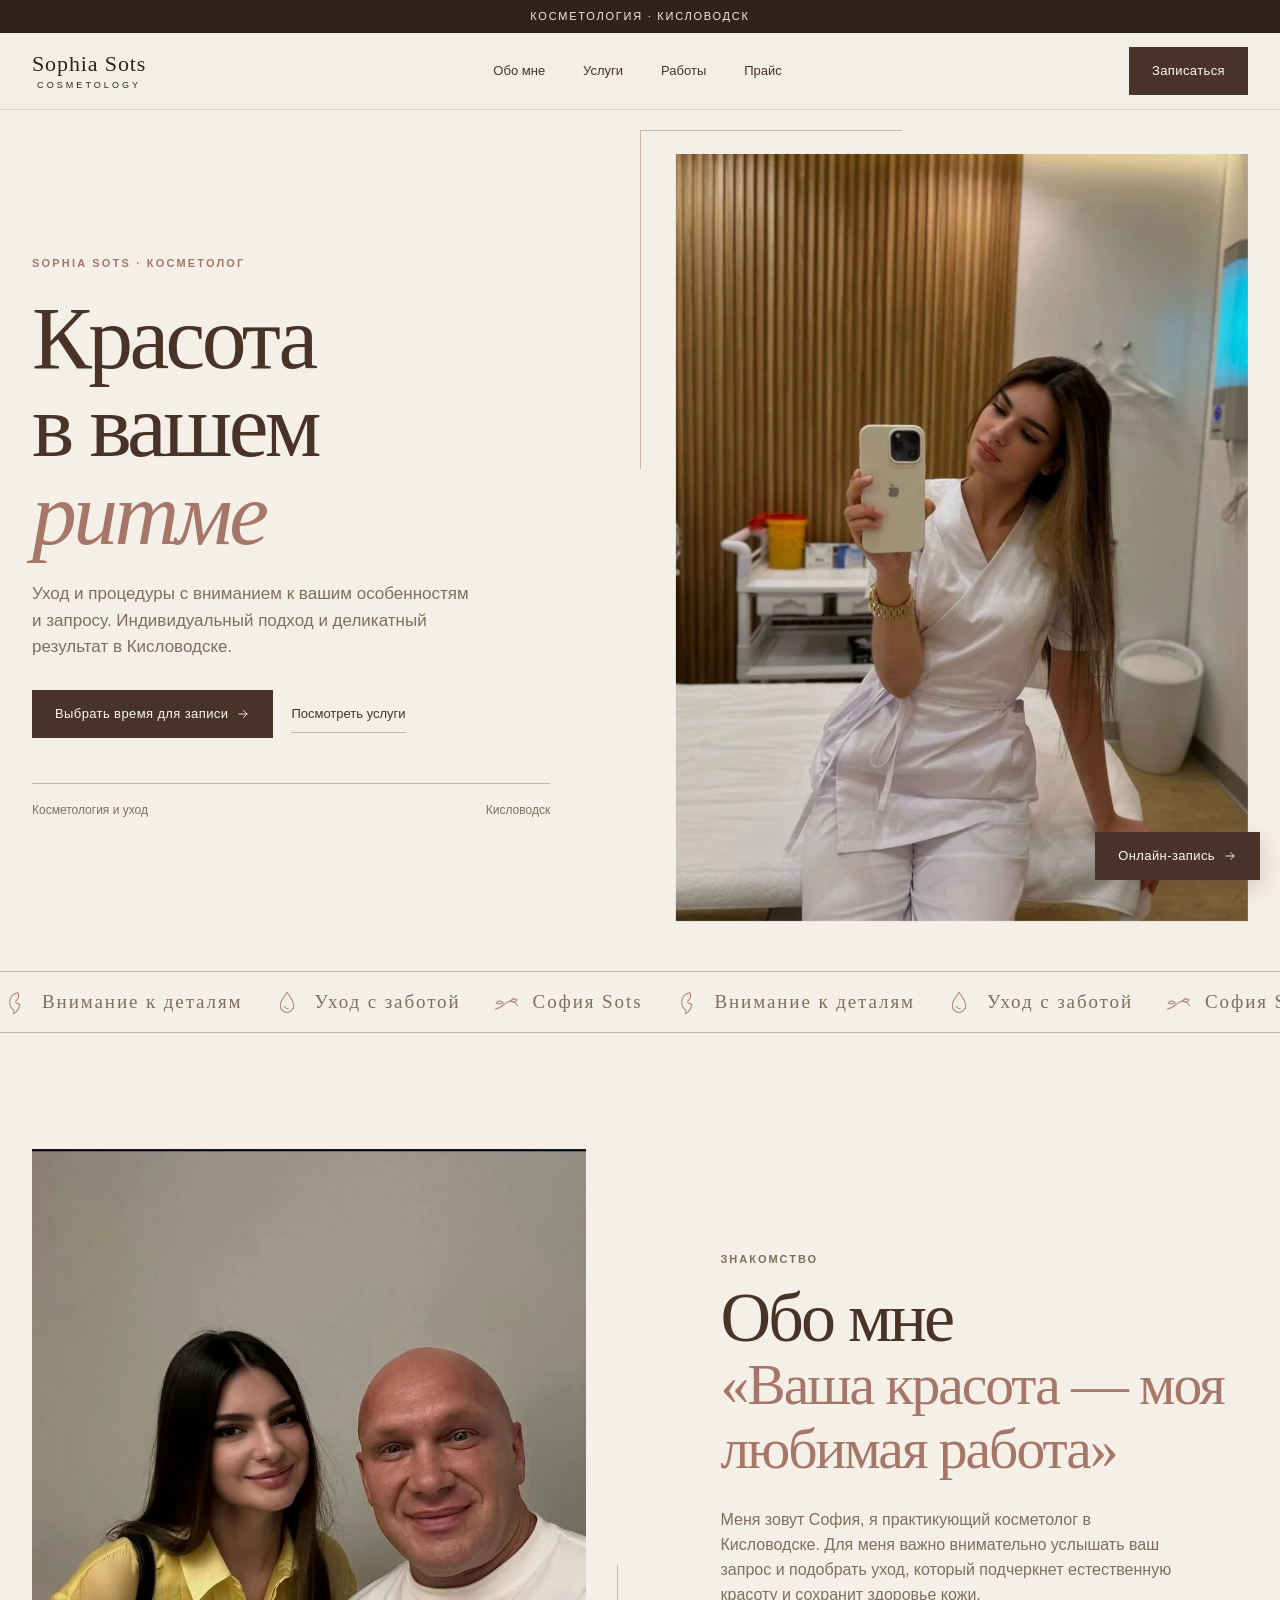
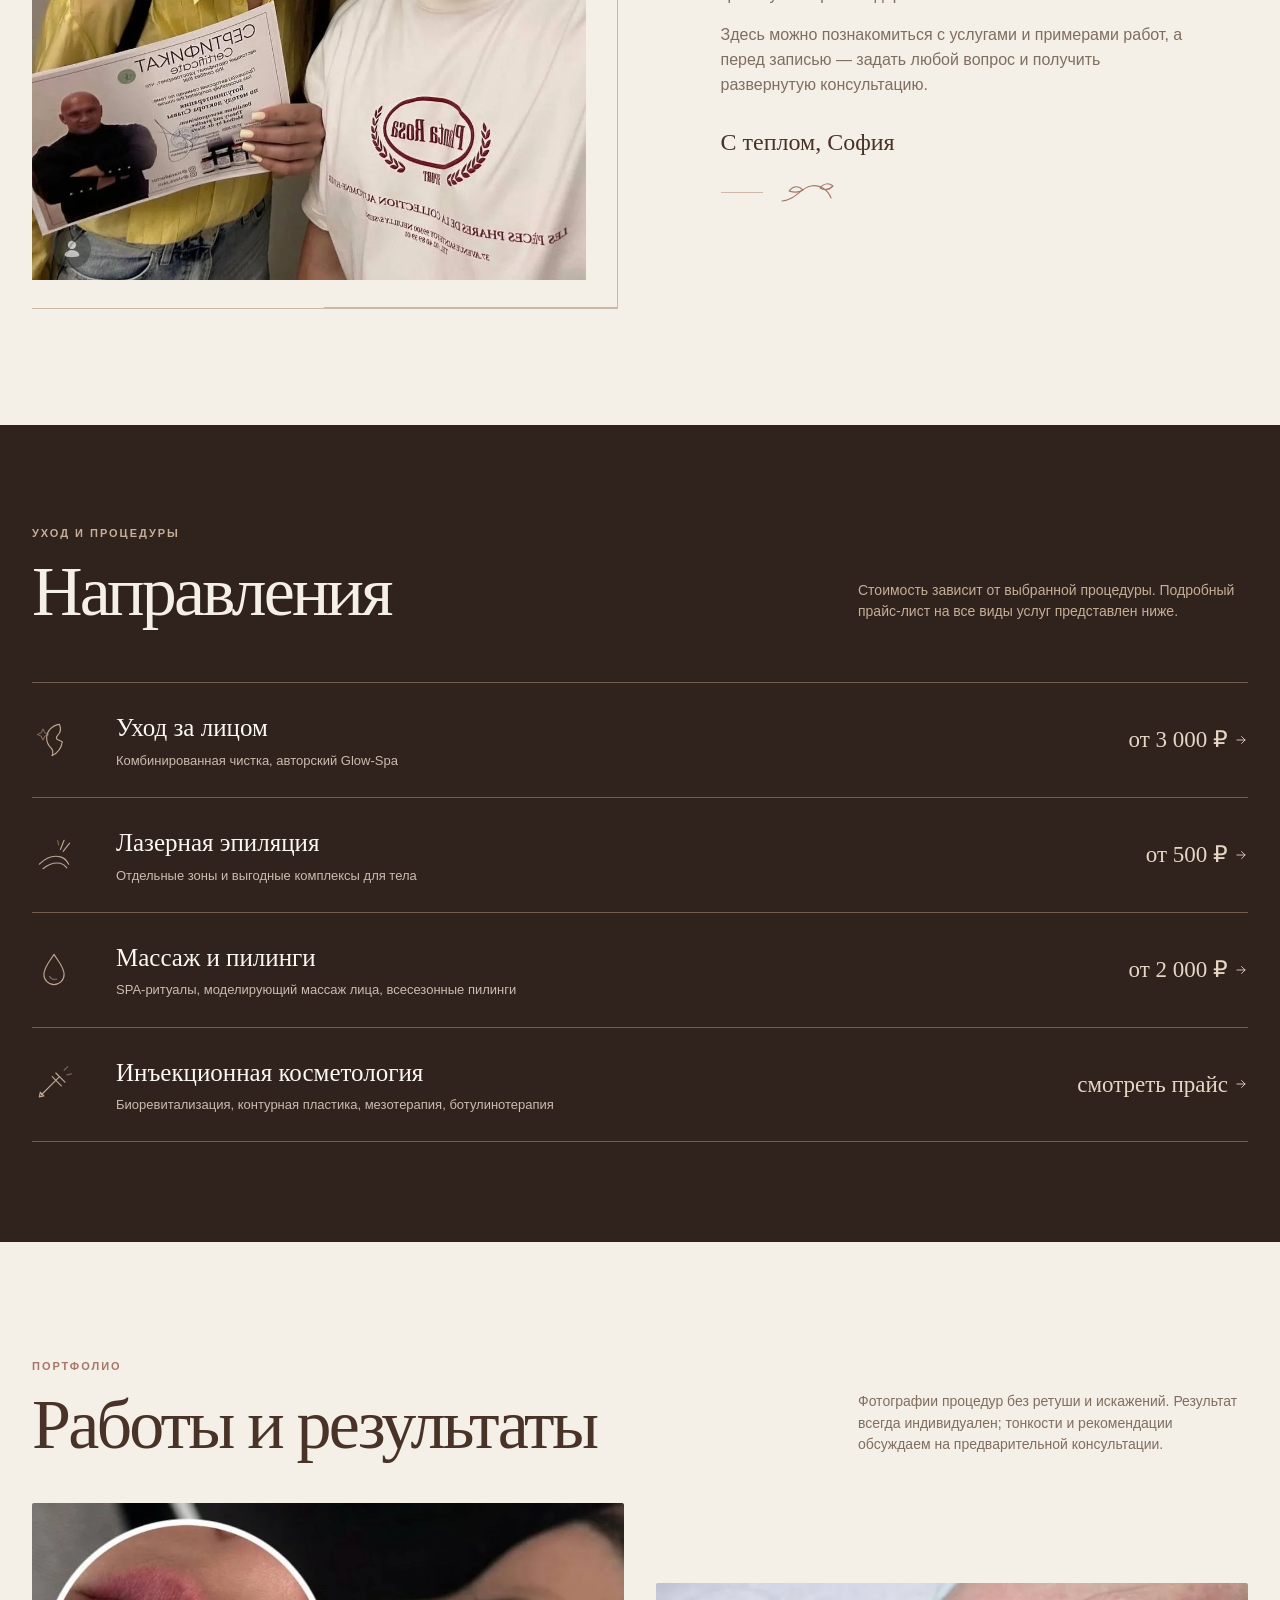
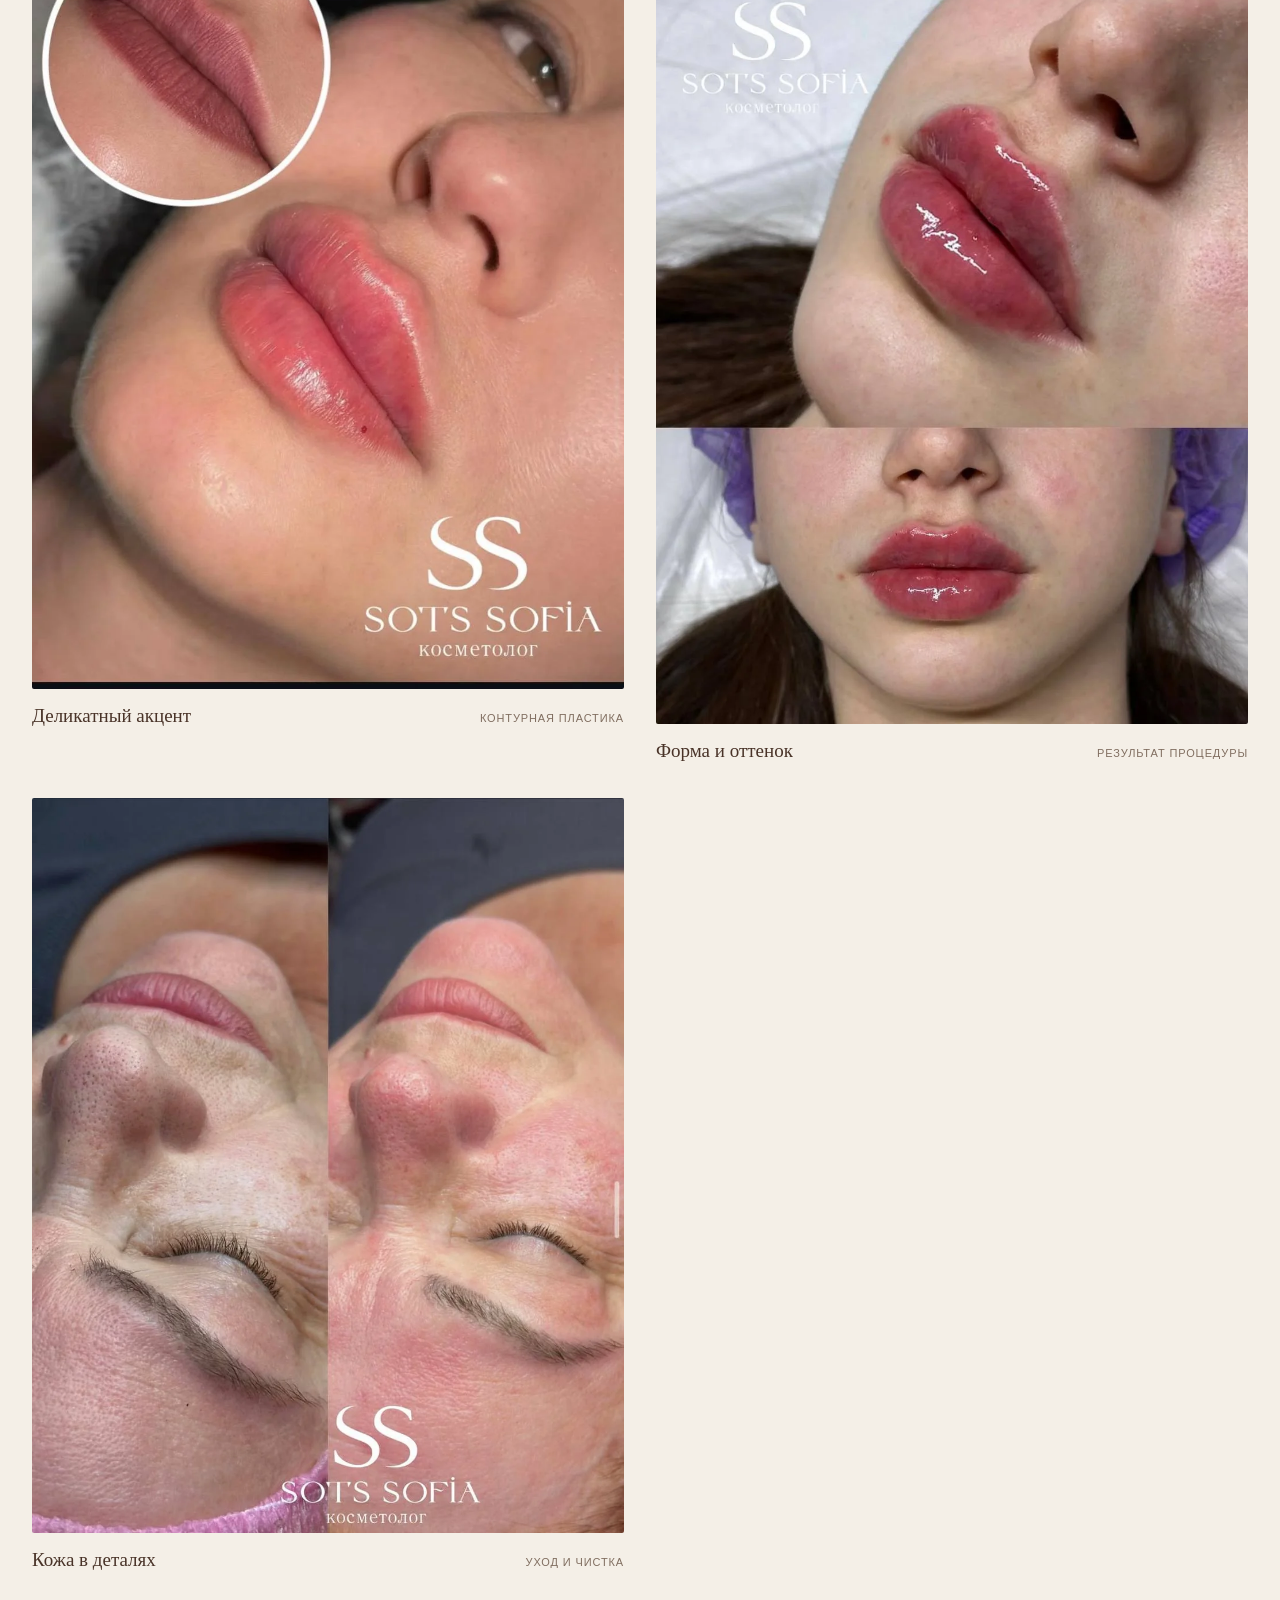
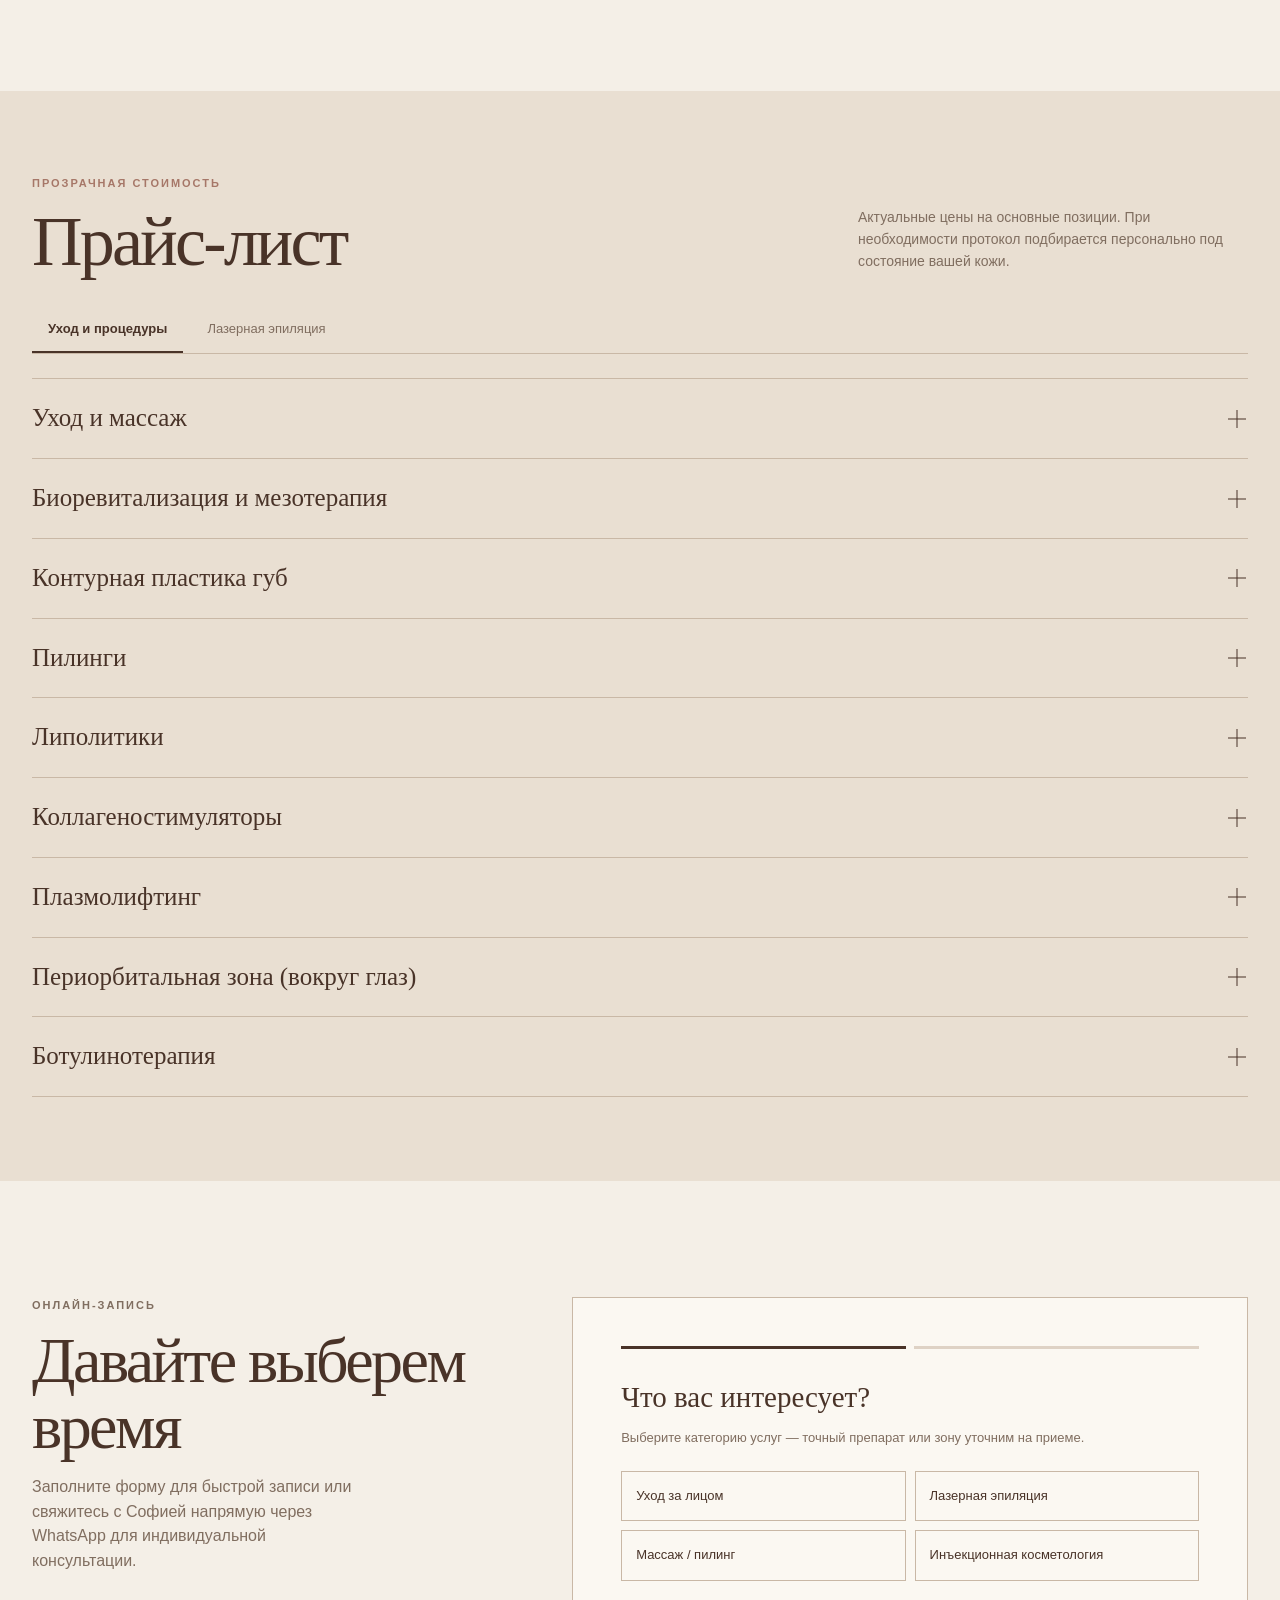
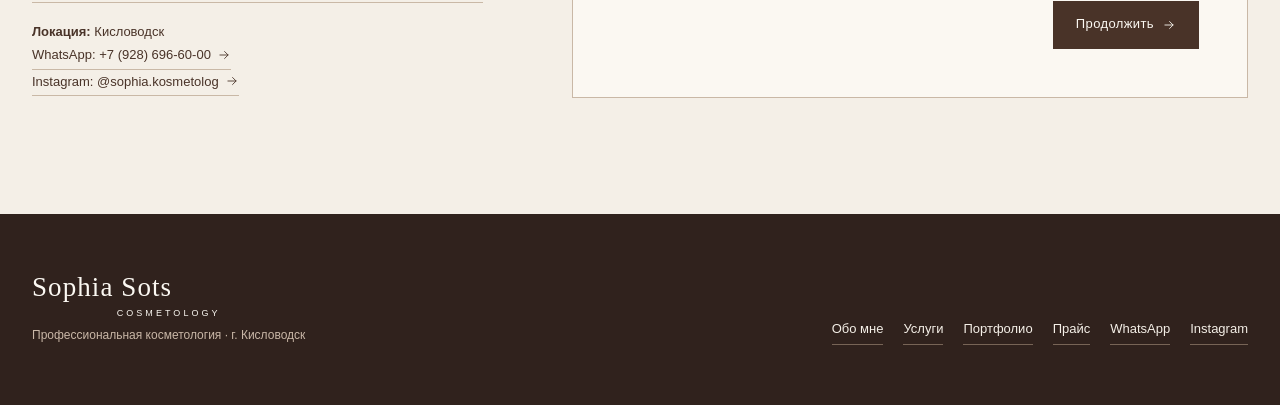
==== commit f8563066: "feat: upgrade project to production portfolio with live booking and clean architecture" ====
--- a/index.html
+++ b/index.html
@@ -4,139 +4,476 @@
   <meta charset="utf-8">
   <meta name="viewport" content="width=device-width, initial-scale=1">
   <meta name="theme-color" content="#f4efe7">
-  <meta name="description" content="София Sots — косметолог в Кисловодске. Услуги, прайс и онлайн-запись.">
-  <title>Sophia Sots — косметолог в Кисловодске</title>
-  <style>
-    :root{--milk:#f4efe7;--paper:#fbf8f2;--cocoa:#ded0bf;--brown:#493328;--deep:#30221d;--muted:#806e60;--line:#c9b8a6;--rose:#a67768;--serif:Georgia,"Times New Roman",serif;--sans:Arial,"Helvetica Neue",sans-serif;--page:min(1220px,calc(100% - 64px))}
-    *{box-sizing:border-box}html{scroll-behavior:smooth;scroll-padding-top:84px}body{margin:0;background:var(--milk);color:var(--deep);font-family:var(--sans);font-size:16px;line-height:1.55}a{color:inherit}button,input,select{font:inherit}button,a{touch-action:manipulation}img{display:block;max-width:100%;height:auto}::selection{background:#cbb49d;color:var(--deep)}
-    .topline{background:var(--deep);color:#f5ede2;padding:8px 24px;text-align:center;font-size:11px;letter-spacing:.16em;text-transform:uppercase}.header{position:sticky;top:0;z-index:20;background:rgba(244,239,231,.96);border-bottom:1px solid rgba(73,51,40,.15);backdrop-filter:blur(12px)}.nav{width:var(--page);margin:auto;min-height:76px;display:flex;align-items:center;justify-content:space-between;gap:26px}.brand{font-family:var(--serif);font-size:22px;letter-spacing:.04em;text-decoration:none;line-height:1}.brand small{display:block;text-align:center;font-family:var(--sans);font-size:9px;letter-spacing:.34em;text-transform:uppercase;margin-top:6px}.navlinks{display:flex;gap:clamp(16px,3vw,38px);align-items:center}.navlinks a{text-decoration:none;font-size:13px;color:var(--brown)}.navlinks a:hover{text-decoration:underline;text-underline-offset:5px}.nav-cta,.button{display:inline-flex;justify-content:center;align-items:center;min-height:48px;padding:0 22px;background:var(--brown);color:var(--paper);border:1px solid var(--brown);text-decoration:none;font-size:13px;letter-spacing:.03em;transition:background .2s,color .2s}.nav-cta:hover,.button:hover{background:transparent;color:var(--brown)}.menu-toggle{display:none;background:none;border:0;color:var(--brown);font-size:14px;padding:12px}
-    .hero{width:var(--page);margin:44px auto 0;display:grid;grid-template-columns:.92fr 1.08fr;align-items:center;gap:clamp(36px,7vw,100px);min-height:620px}.eyebrow{margin:0 0 22px;color:var(--rose);font-size:11px;letter-spacing:.2em;text-transform:uppercase}.hero h1,.section-title{font-family:var(--serif);font-weight:400;letter-spacing:-.04em;color:var(--brown)}.hero h1{font-size:clamp(56px,7vw,98px);line-height:.98;margin:0 0 24px}.hero h1 em{font-weight:400;color:var(--rose)}.hero-copy{max-width:440px;color:var(--muted);font-size:17px;margin:0 0 30px}.hero-actions{display:flex;align-items:center;gap:18px;flex-wrap:wrap}.text-link{font-size:13px;text-decoration:none;border-bottom:1px solid var(--line);padding:8px 0}.hero-note{margin-top:45px;padding-top:17px;border-top:1px solid var(--line);color:var(--muted);font-size:12px;display:flex;justify-content:space-between;gap:12px}.hero-visual{position:relative;padding:0 0 0 36px}.hero-visual:before{content:"";position:absolute;top:-24px;left:0;width:43%;height:44%;border-top:1px solid var(--line);border-left:1px solid var(--line)}.hero-visual img{width:100%;height:auto;position:relative;z-index:1}
-    .marquee{margin-top:50px;border-top:1px solid var(--line);border-bottom:1px solid var(--line);padding:15px 0;overflow:hidden;color:var(--muted);font-family:var(--serif);font-size:19px;letter-spacing:.1em}.marquee-track{display:flex;width:max-content;animation:beautyMarquee 24s linear infinite;will-change:transform}.marquee-group{display:flex;align-items:center;gap:30px;padding-right:30px}.marquee-item{display:inline-flex;align-items:center;gap:14px;white-space:nowrap}.marquee-icon{width:28px;height:28px;flex:0 0 28px;color:var(--rose);fill:none;stroke:currentColor;stroke-width:1.15;stroke-linecap:round;stroke-linejoin:round;opacity:.9}@keyframes beautyMarquee{from{transform:translateX(0)}to{transform:translateX(-50%)}}
-    .section{width:var(--page);margin:0 auto;padding:116px 0}.section-head{display:grid;grid-template-columns:1fr minmax(240px,390px);align-items:end;gap:36px;margin-bottom:42px}.section-title{font-size:clamp(42px,5.5vw,70px);line-height:1.02;margin:0}.section-intro{color:var(--muted);font-size:14px;margin:0 0 5px}.section-kicker{font-size:11px;letter-spacing:.18em;color:var(--rose);text-transform:uppercase;margin:0 0 14px}
-    .about{display:grid;grid-template-columns:1fr .9fr;gap:clamp(36px,8vw,110px);align-items:center}.about-photo{position:relative;border-bottom:1px solid var(--line);padding:0 32px 28px 0}.about-photo:after{content:"";position:absolute;right:0;bottom:0;width:50%;height:45%;border-right:1px solid var(--line);border-bottom:1px solid var(--line);pointer-events:none}.about-photo img{width:100%;height:auto}.about-copy blockquote{font-family:var(--serif);font-size:clamp(34px,4.5vw,58px);line-height:1.1;color:var(--rose);margin:0 0 28px;letter-spacing:-.035em}.about-copy p{color:var(--muted);max-width:470px}.signature{font-family:var(--serif);font-size:24px;color:var(--brown);margin-top:26px}
-    .services{background:var(--deep);color:var(--paper);width:100%;padding:100px max(32px,calc((100% - 1220px)/2))}.services .section-head{margin-bottom:54px}.services .section-title{color:var(--milk)}.services .section-intro,.services .section-kicker{color:#c6ae98}.service-list{border-top:1px solid #725d50}.service{display:grid;grid-template-columns:60px 1fr auto;gap:24px;align-items:center;padding:26px 0;border-bottom:1px solid #725d50}.service-num{font-family:var(--serif);font-size:21px;color:#b8987e}.service-art{width:44px;height:44px;color:#c6ae98;fill:none;stroke:currentColor;stroke-width:1.25;stroke-linecap:round;stroke-linejoin:round;opacity:.95}.service-art .soft{opacity:.5}.ornament{display:flex;align-items:center;gap:14px;color:var(--rose);margin:18px 0 0}.ornament svg{width:72px;height:28px;fill:none;stroke:currentColor;stroke-width:1.15;stroke-linecap:round;stroke-linejoin:round}.ornament span{width:42px;height:1px;background:currentColor;opacity:.45}.service h3{font-family:var(--serif);font-size:25px;font-weight:400;margin:0 0 3px}.service p{font-size:13px;color:#cbbcaf;margin:0}.service-price{font-family:var(--serif);font-size:23px;white-space:nowrap;color:#e6d6c5}
-    .works{display:grid;grid-template-columns:1fr 1fr;gap:32px;align-items:start}.work{margin:0}.work:nth-child(even){margin-top:80px}.work img{width:100%;height:auto;background:#e2d8cb}.work figcaption{display:flex;justify-content:space-between;align-items:baseline;gap:12px;padding-top:12px;color:var(--brown);font-family:var(--serif);font-size:19px}.work figcaption small{font-family:var(--sans);font-size:11px;color:var(--muted);letter-spacing:.08em;text-transform:uppercase}
-    .price-wrap{background:#e9dfd2;padding:84px max(32px,calc((100% - 1220px)/2))}.price-wrap .section-head{margin-bottom:30px}.price-note{color:var(--muted);font-size:12px;margin:0 0 25px}.price-tabs{display:flex;gap:8px;border-bottom:1px solid var(--line);margin-bottom:24px;flex-wrap:wrap}.price-tab{background:transparent;border:0;border-bottom:2px solid transparent;padding:12px 16px;color:var(--muted);cursor:pointer;font-size:13px}.price-tab[aria-selected="true"]{border-color:var(--brown);color:var(--brown)}.price-panel{display:none}.price-panel.active{display:block}.price-group{display:block}.price-accordion{border-top:1px solid var(--line)}.price-accordion:last-child{border-bottom:1px solid var(--line)}.price-accordion-toggle{width:100%;display:flex;align-items:center;justify-content:space-between;gap:20px;padding:20px 0;background:none;border:0;color:var(--brown);cursor:pointer;text-align:left;font-family:var(--serif);font-size:25px;font-weight:400}.price-accordion-toggle:hover{color:var(--deep)}.price-plus{position:relative;width:22px;height:22px;flex:0 0 22px}.price-plus:before,.price-plus:after{content:"";position:absolute;left:50%;top:50%;width:18px;height:1px;background:currentColor;transform:translate(-50%,-50%);transition:transform .25s ease,opacity .25s ease}.price-plus:after{transform:translate(-50%,-50%) rotate(90deg)}.price-accordion-toggle[aria-expanded="true"] .price-plus:after{opacity:0;transform:translate(-50%,-50%) rotate(0)}.price-accordion-panel{display:none;padding:0 0 18px}.price-accordion.open .price-accordion-panel{display:block}.price-accordion-grid{display:grid;grid-template-columns:1fr 1fr;column-gap:64px}.price-row{display:flex;justify-content:space-between;align-items:baseline;gap:12px;border-bottom:1px dotted #b19e8b;padding:9px 0;font-size:13px;color:var(--brown)}.price-row b{font-weight:600;white-space:nowrap}.laser-columns{columns:2;column-gap:56px}.laser-item{display:flex;justify-content:space-between;gap:16px;padding:10px 0;border-bottom:1px dotted #b19e8b;break-inside:avoid;font-size:14px;color:var(--brown)}.laser-item b{white-space:nowrap;font-weight:600}
-    .booking{display:grid;grid-template-columns:.8fr 1.2fr;gap:clamp(32px,7vw,90px);align-items:start}.booking-aside{position:sticky;top:125px}.booking-aside .section-title{font-size:clamp(44px,5vw,66px)}.booking-aside p{color:var(--muted);max-width:340px}.contact-line{border-top:1px solid var(--line);padding-top:17px;margin-top:28px;font-size:13px;color:var(--brown)}.booking-box{background:var(--paper);padding:clamp(24px,4vw,48px);border:1px solid var(--line)}.stepper{display:flex;gap:8px;margin-bottom:26px}.stepper i{height:3px;flex:1;background:#ded2c5}.stepper i.on{background:var(--brown)}.form-step{display:none}.form-step.active{display:block}.form-step h3{font-family:var(--serif);font-weight:400;font-size:29px;color:var(--brown);margin:0 0 8px}.form-hint{color:var(--muted);font-size:13px;margin:0 0 23px}.choice-list{display:grid;grid-template-columns:1fr 1fr;gap:9px}.choice{position:relative}.choice input{position:absolute;opacity:0}.choice label{display:flex;justify-content:space-between;gap:12px;padding:14px;border:1px solid var(--line);cursor:pointer;font-size:13px;color:var(--brown);min-height:50px}.choice input:checked+label{background:#e7dacb;border-color:var(--brown)}.choice input:focus-visible+label{outline:2px solid var(--rose);outline-offset:2px}.form-grid{display:grid;grid-template-columns:1fr 1fr;gap:14px}.field{display:grid;gap:7px;margin-bottom:15px}.field label{font-size:12px;color:var(--muted)}.field input,.field select{width:100%;min-height:48px;border:1px solid var(--line);background:var(--milk);padding:10px 12px;color:var(--deep);border-radius:0}.form-buttons{display:flex;justify-content:space-between;gap:14px;margin-top:20px}.button.secondary{background:transparent;color:var(--brown)}.button.secondary:hover{background:var(--cocoa)}.fineprint{font-size:11px;color:var(--muted);margin-top:16px}.success{display:none;text-align:center;padding:28px 8px}.success h3{font-family:var(--serif);font-weight:400;font-size:34px;color:var(--brown)}.success p{color:var(--muted)}
-    .footer{background:var(--deep);color:var(--paper);padding:60px 0}.footer-inner{width:var(--page);margin:auto;display:flex;justify-content:space-between;gap:28px;align-items:end}.footer .brand{font-size:27px}.footer-meta{color:#c9b7a7;font-size:12px}.footer-links{display:flex;gap:20px;flex-wrap:wrap}.footer-links a{font-size:13px;color:var(--milk);text-decoration:none;border-bottom:1px solid #776456;padding-bottom:5px}.float-book{position:fixed;z-index:15;bottom:20px;right:20px;box-shadow:0 8px 24px #30221d33}
-    :focus-visible{outline:2px solid var(--rose);outline-offset:3px}.icon-arrow{width:14px;height:14px;vertical-align:-2px;fill:none;stroke:currentColor;stroke-width:1.5;stroke-linecap:round;stroke-linejoin:round}
-    @media(max-width:800px){:root{--page:calc(100% - 40px)}.header{position:static}.topline{font-size:9px}.nav{min-height:68px}.menu-toggle{display:block}.nav-cta{display:none}.navlinks{display:none;position:absolute;left:0;right:0;top:68px;background:var(--milk);padding:16px 20px 22px;border-bottom:1px solid var(--line);flex-direction:column;align-items:stretch;gap:0}.navlinks.open{display:flex}.navlinks a{padding:13px 0;border-bottom:1px solid #ded3c7}.hero{margin-top:20px;grid-template-columns:1fr;gap:28px;min-height:0}.hero h1{font-size:clamp(54px,13vw,82px)}.hero-copy{font-size:16px}.hero-note{margin-top:30px}.hero-visual{padding:0 0 0 14px;max-width:600px;margin-left:auto}.photo-caption{font-size:14px;padding:11px 15px}.marquee{margin-top:35px;font-size:16px;padding:14px 0}.marquee-group{gap:24px;padding-right:24px}.marquee-icon{width:24px;height:24px;flex-basis:24px}.section{padding:78px 0}.section-head{grid-template-columns:1fr;gap:16px;margin-bottom:30px}.about{grid-template-columns:1fr;gap:30px}.about-photo{padding-right:18px}.about-copy blockquote{font-size:42px}.services{padding:76px 20px}.service{grid-template-columns:50px 1fr;gap:12px;padding:22px 0}.service-num{font-size:17px}.service h3{font-size:22px}.service-price{grid-column:2;font-size:20px}.works{gap:20px}.work:nth-child(even){margin-top:42px}.work figcaption{display:block;font-size:17px}.work figcaption small{display:block;margin-top:3px}.price-wrap{padding:68px 20px}.price-accordion-toggle{font-size:22px;padding:18px 0}.price-accordion-grid{grid-template-columns:1fr}.laser-columns{columns:1}.booking{grid-template-columns:1fr;gap:28px}.booking-aside{position:static}.booking-aside .section-title{font-size:52px}.booking-box{padding:22px 17px}.choice-list{grid-template-columns:1fr}.form-grid{grid-template-columns:1fr;gap:0}.footer{padding:45px 0 88px}.footer-inner{align-items:start;flex-direction:column}.float-book{left:20px;right:20px;bottom:12px}.float-book.button{min-height:48px}}
-    @media(max-width:420px){:root{--page:calc(100% - 32px)}.hero h1{font-size:54px}.hero-actions{gap:12px}.hero-actions .button{width:100%}.section-title{font-size:43px}.works{grid-template-columns:1fr;gap:24px}.work:nth-child(even){margin-top:0}.price-tabs{gap:0}.price-tab{padding:10px 8px;font-size:11px}.booking-aside .section-title{font-size:46px}.footer-links{gap:14px}}
-    @media(prefers-reduced-motion:reduce){*,*::before,*::after{scroll-behavior:auto!important;transition:none!important}.marquee-track{animation:none!important}}
-  </style>
+  <meta name="description" content="Sophia Sots — косметолог в Кисловодске. Профессиональный уход, биоревитализация, контурная пластика губ, пилинги и лазерная эпиляция. Актуальный прайс и онлайн-запись.">
+  <meta name="keywords" content="косметолог Кисловодск, чистка лица Кисловодск, лазерная эпиляция Кисловодск, контурная пластика губ, Sophia Sots">
+  <meta name="author" content="Sophia Sots">
+
+  <title>Sophia Sots — Косметолог в Кисловодске | Услуги, прайс и запись</title>
+
+  <!-- Canonical & Favicon -->
+  <link rel="canonical" href="https://gennadijvaliev02-design.github.io/sofia/">
+  <link rel="icon" type="image/svg+xml" href="assets/images/favicon.svg">
+
+  <!-- Open Graph / Meta for Social Networks -->
+  <meta property="og:type" content="website">
+  <meta property="og:site_name" content="Sophia Sots Cosmetology">
+  <meta property="og:title" content="Sophia Sots — Косметология и уход в Кисловодске">
+  <meta property="og:description" content="Индивидуальный подбор процедур, чистки, инъекционная косметология и лазерная эпиляция в Кисловодске. Онлайн-запись.">
+  <meta property="og:image" content="https://gennadijvaliev02-design.github.io/sofia/assets/images/og-image.jpg">
+  <meta property="og:url" content="https://gennadijvaliev02-design.github.io/sofia/">
+
+  <!-- Twitter Card -->
+  <meta name="twitter:card" content="summary_large_image">
+  <meta name="twitter:title" content="Sophia Sots — Косметолог в Кисловодске">
+  <meta name="twitter:description" content="Уход и процедуры с вниманием к вашим особенностям и запросу. Онлайн-запись.">
+  <meta name="twitter:image" content="https://gennadijvaliev02-design.github.io/sofia/assets/images/og-image.jpg">
+
+  <link rel="stylesheet" href="css/style.css">
 </head>
 <body>
   <div class="topline">Косметология · Кисловодск</div>
+
   <header class="header">
     <nav class="nav" aria-label="Основная навигация">
       <a class="brand" href="#home" aria-label="Sophia Sots — на главную">Sophia Sots<small>cosmetology</small></a>
       <button class="menu-toggle" type="button" aria-expanded="false" aria-controls="navlinks">Меню</button>
-      <div class="navlinks" id="navlinks"><a href="#about">Обо мне</a><a href="#services">Услуги</a><a href="#works">Работы</a><a href="#prices">Прайс</a></div>
+      <div class="navlinks" id="navlinks">
+        <a href="#about">Обо мне</a>
+        <a href="#services">Услуги</a>
+        <a href="#works">Работы</a>
+        <a href="#prices">Прайс</a>
+      </div>
       <a class="nav-cta" href="#booking">Записаться</a>
     </nav>
   </header>
+
   <main id="home">
+    <!-- Hero Section -->
     <section class="hero" aria-labelledby="hero-title">
       <div>
         <p class="eyebrow">Sophia Sots · косметолог</p>
         <h1 id="hero-title">Красота<br>в вашем<br><em>ритме</em></h1>
-        <p class="hero-copy">Уход и процедуры с вниманием к вашим особенностям и запросу. Кисловодск.</p>
-        <div class="hero-actions"><a class="button" href="#booking">Выбрать время для записи <svg class="icon-arrow" aria-hidden="true" viewBox="0 0 24 24"><path d="M5 12h14m-6-6 6 6-6 6"/></svg></a><a class="text-link" href="#services">Посмотреть услуги</a></div>
-        <div class="hero-note"><span>Косметология и уход</span><span>Кисловодск</span></div>
-      </div>
-      <div class="hero-visual"><img src="photo_5316568462299701750_y.jpg" alt="София в кабинете косметологии" fetchpriority="high"></div>
-    </section>
-    <div class="marquee" aria-label="Красота в деталях"><div class="marquee-track"><div class="marquee-group">
-  <span class="marquee-item"><svg class="marquee-icon" aria-hidden="true" viewBox="0 0 32 32"><path d="M20.5 5.5c-5.7.8-9.5 5.2-9.5 10.8 0 3.5 1.4 6.1 3.7 8.1 1.5 1.3 1.8 3 .9 5.1"/><path d="M20.5 5.5c1.5 3.7.7 6.6-1.6 8.6-1.5 1.3-1.3 2.8.8 3.6l3 1.1c-.8 4.9-3.2 8.3-7.1 10.7"/></svg>Внимание к деталям</span>
-  <span class="marquee-item"><svg class="marquee-icon" aria-hidden="true" viewBox="0 0 32 32"><path d="M16 5c-3.8 5.3-7.7 9.7-7.7 15.2a7.7 7.7 0 0 0 15.4 0C23.7 14.7 19.8 10.3 16 5z"/><path d="M12.7 21.2c1.1 1.7 2.7 2.5 4.8 2.5"/></svg>Уход с заботой</span>
-  <span class="marquee-item"><svg class="marquee-icon" aria-hidden="true" viewBox="0 0 32 32"><path d="M5 24c7.4-.6 9.7-7.1 15.6-8.5 4.8-1.1 8.1 1.3 9.4 5"/><path d="M14 17c-3-3.1-5.8-2.9-8.3.1 3.7 1.5 6.5 1.2 8.3-.1z"/><path d="M22 15c2.4-3 5.2-3.1 7.6-1.3-2.4 2.6-5 3.1-7.6 1.3z"/></svg>София Sots</span>
-</div><div class="marquee-group" aria-hidden="true">
-  <span class="marquee-item"><svg class="marquee-icon" aria-hidden="true" viewBox="0 0 32 32"><path d="M20.5 5.5c-5.7.8-9.5 5.2-9.5 10.8 0 3.5 1.4 6.1 3.7 8.1 1.5 1.3 1.8 3 .9 5.1"/><path d="M20.5 5.5c1.5 3.7.7 6.6-1.6 8.6-1.5 1.3-1.3 2.8.8 3.6l3 1.1c-.8 4.9-3.2 8.3-7.1 10.7"/></svg>Внимание к деталям</span>
-  <span class="marquee-item"><svg class="marquee-icon" aria-hidden="true" viewBox="0 0 32 32"><path d="M16 5c-3.8 5.3-7.7 9.7-7.7 15.2a7.7 7.7 0 0 0 15.4 0C23.7 14.7 19.8 10.3 16 5z"/><path d="M12.7 21.2c1.1 1.7 2.7 2.5 4.8 2.5"/></svg>Уход с заботой</span>
-  <span class="marquee-item"><svg class="marquee-icon" aria-hidden="true" viewBox="0 0 32 32"><path d="M5 24c7.4-.6 9.7-7.1 15.6-8.5 4.8-1.1 8.1 1.3 9.4 5"/><path d="M14 17c-3-3.1-5.8-2.9-8.3.1 3.7 1.5 6.5 1.2 8.3-.1z"/><path d="M22 15c2.4-3 5.2-3.1 7.6-1.3-2.4 2.6-5 3.1-7.6 1.3z"/></svg>София Sots</span>
-</div></div></div>
+        <p class="hero-copy">Уход и процедуры с вниманием к вашим особенностям и запросу. Индивидуальный подход и деликатный результат в Кисловодске.</p>
+        <div class="hero-actions">
+          <a class="button" href="#booking">
+            Выбрать время для записи
+            <svg class="icon-arrow" aria-hidden="true" viewBox="0 0 24 24"><path d="M5 12h14m-6-6 6 6-6 6"/></svg>
+          </a>
+          <a class="text-link" href="#services">Посмотреть услуги</a>
+        </div>
+        <div class="hero-note">
+          <span>Косметология и уход</span>
+          <span>Кисловодск</span>
+        </div>
+      </div>
+      <div class="hero-visual">
+        <picture>
+          <source srcset="assets/images/hero-sophia.webp" type="image/webp">
+          <img src="assets/images/hero-sophia.jpg" alt="София в кабинете косметологии" width="955" height="1280" fetchpriority="high">
+        </picture>
+      </div>
+    </section>
+
+    <!-- Marquee Banner -->
+    <div class="marquee" aria-label="Красота в деталях">
+      <div class="marquee-track">
+        <div class="marquee-group">
+          <span class="marquee-item">
+            <svg class="marquee-icon" aria-hidden="true" viewBox="0 0 32 32"><path d="M20.5 5.5c-5.7.8-9.5 5.2-9.5 10.8 0 3.5 1.4 6.1 3.7 8.1 1.5 1.3 1.8 3 .9 5.1"/><path d="M20.5 5.5c1.5 3.7.7 6.6-1.6 8.6-1.5 1.3-1.3 2.8.8 3.6l3 1.1c-.8 4.9-3.2 8.3-7.1 10.7"/></svg>
+            Внимание к деталям
+          </span>
+          <span class="marquee-item">
+            <svg class="marquee-icon" aria-hidden="true" viewBox="0 0 32 32"><path d="M16 5c-3.8 5.3-7.7 9.7-7.7 15.2a7.7 7.7 0 0 0 15.4 0C23.7 14.7 19.8 10.3 16 5z"/><path d="M12.7 21.2c1.1 1.7 2.7 2.5 4.8 2.5"/></svg>
+            Уход с заботой
+          </span>
+          <span class="marquee-item">
+            <svg class="marquee-icon" aria-hidden="true" viewBox="0 0 32 32"><path d="M5 24c7.4-.6 9.7-7.1 15.6-8.5 4.8-1.1 8.1 1.3 9.4 5"/><path d="M14 17c-3-3.1-5.8-2.9-8.3.1 3.7 1.5 6.5 1.2 8.3-.1z"/><path d="M22 15c2.4-3 5.2-3.1 7.6-1.3-2.4 2.6-5 3.1-7.6 1.3z"/></svg>
+            София Sots
+          </span>
+        </div>
+        <div class="marquee-group" aria-hidden="true">
+          <span class="marquee-item">
+            <svg class="marquee-icon" aria-hidden="true" viewBox="0 0 32 32"><path d="M20.5 5.5c-5.7.8-9.5 5.2-9.5 10.8 0 3.5 1.4 6.1 3.7 8.1 1.5 1.3 1.8 3 .9 5.1"/><path d="M20.5 5.5c1.5 3.7.7 6.6-1.6 8.6-1.5 1.3-1.3 2.8.8 3.6l3 1.1c-.8 4.9-3.2 8.3-7.1 10.7"/></svg>
+            Внимание к деталям
+          </span>
+          <span class="marquee-item">
+            <svg class="marquee-icon" aria-hidden="true" viewBox="0 0 32 32"><path d="M16 5c-3.8 5.3-7.7 9.7-7.7 15.2a7.7 7.7 0 0 0 15.4 0C23.7 14.7 19.8 10.3 16 5z"/><path d="M12.7 21.2c1.1 1.7 2.7 2.5 4.8 2.5"/></svg>
+            Уход с заботой
+          </span>
+          <span class="marquee-item">
+            <svg class="marquee-icon" aria-hidden="true" viewBox="0 0 32 32"><path d="M5 24c7.4-.6 9.7-7.1 15.6-8.5 4.8-1.1 8.1 1.3 9.4 5"/><path d="M14 17c-3-3.1-5.8-2.9-8.3.1 3.7 1.5 6.5 1.2 8.3-.1z"/><path d="M22 15c2.4-3 5.2-3.1 7.6-1.3-2.4 2.6-5 3.1-7.6 1.3z"/></svg>
+            София Sots
+          </span>
+        </div>
+      </div>
+    </div>
+
+    <!-- About Section -->
     <section class="section" id="about" aria-labelledby="about-title">
       <div class="about">
-        <div class="about-photo"><img src="photo_5316568462299701749_y.jpg" alt="София в кабинете, портрет в полный рост" loading="lazy"></div>
-        <div class="about-copy"><p class="section-kicker">Знакомство</p><h2 class="section-title" id="about-title">Обо мне</h2><blockquote>«Ваша красота — моя любимая работа»</blockquote><p>Меня зовут София, я косметолог в Кисловодске. Для меня важно внимательно услышать ваш запрос и подобрать уход, который подходит именно вам.</p><p>Здесь можно познакомиться с услугами и работами, а перед записью — задать вопрос и обсудить, что будет комфортно именно вам.</p><div class="signature">С теплом, София</div><div class="ornament" aria-hidden="true"><span></span><svg viewBox="0 0 72 28"><path d="M5 22c14-1 18-13 29-15 9-2 17 4 20 12"/><path d="M26 11c-5-5-10-4-14 1 6 2 11 1 14-1z"/><path d="M43 9c4-5 9-5 13-2-4 4-8 5-13 2z"/></svg></div></div>
-      </div>
-    </section>
+        <div class="about-photo">
+          <picture>
+            <source srcset="assets/images/about-sophia.webp" type="image/webp">
+            <img src="assets/images/about-sophia.jpg" alt="София в кабинете, портрет" width="969" height="1280" loading="lazy">
+          </picture>
+        </div>
+        <div class="about-copy">
+          <p class="section-kicker">Знакомство</p>
+          <h2 class="section-title" id="about-title">Обо мне</h2>
+          <blockquote>«Ваша красота — моя любимая работа»</blockquote>
+          <p>Меня зовут София, я практикующий косметолог в Кисловодске. Для меня важно внимательно услышать ваш запрос и подобрать уход, который подчеркнет естественную красоту и сохранит здоровье кожи.</p>
+          <p>Здесь можно познакомиться с услугами и примерами работ, а перед записью — задать любой вопрос и получить развернутую консультацию.</p>
+          <div class="signature">С теплом, София</div>
+          <div class="ornament" aria-hidden="true">
+            <span></span>
+            <svg viewBox="0 0 72 28"><path d="M5 22c14-1 18-13 29-15 9-2 17 4 20 12"/><path d="M26 11c-5-5-10-4-14 1 6 2 11 1 14-1z"/><path d="M43 9c4-5 9-5 13-2-4 4-8 5-13 2z"/></svg>
+          </div>
+        </div>
+      </div>
+    </section>
+
+    <!-- Services Section -->
     <section class="services" id="services" aria-labelledby="services-title">
-      <div class="section-head"><div><p class="section-kicker">Уход и процедуры</p><h2 class="section-title" id="services-title">Направления</h2></div><p class="section-intro">Стоимость зависит от выбранной процедуры. Подробные позиции и цены собраны ниже в прайсе.</p></div>
+      <div class="section-head">
+        <div>
+          <p class="section-kicker">Уход и процедуры</p>
+          <h2 class="section-title" id="services-title">Направления</h2>
+        </div>
+        <p class="section-intro">Стоимость зависит от выбранной процедуры. Подробный прайс-лист на все виды услуг представлен ниже.</p>
+      </div>
       <div class="service-list">
-        <article class="service"><svg class="service-art" aria-hidden="true" viewBox="0 0 48 48"><path d="M30 7c-8 1-14 7-14 15 0 5 2 8 5 11 2 2 2 5 1 8"/><path d="M30 7c2 5 1 9-2 12-2 2-2 4 1 5l4 2c-1 7-5 12-11 15"/><path class="soft" d="M10 16l2-4 2 4 4 2-4 2-2 4-2-4-4-2z"/></svg><div><h3>Уход за лицом</h3><p>Комбинированная чистка, Glow-Spa</p></div><a class="service-price" href="#prices">от 3 000 ₽ <svg class="icon-arrow" aria-hidden="true" viewBox="0 0 24 24"><path d="M5 12h14m-6-6 6 6-6 6"/></svg></a></article>
-        <article class="service"><svg class="service-art" aria-hidden="true" viewBox="0 0 48 48"><path d="M8 34c8-8 15-10 23-8 4 1 7 4 9 8"/><path d="M12 39c7-6 13-7 19-6 3 1 5 2 7 5"/><path d="M35 8l-4 10m10-7-7 9"/><path class="soft" d="M28 8l1 5"/></svg><div><h3>Лазерная эпиляция</h3><p>Отдельные зоны и комплексы для тела</p></div><a class="service-price" href="#prices">от 500 ₽ <svg class="icon-arrow" aria-hidden="true" viewBox="0 0 24 24"><path d="M5 12h14m-6-6 6 6-6 6"/></svg></a></article>
-        <article class="service"><svg class="service-art" aria-hidden="true" viewBox="0 0 48 48"><path d="M24 7c-5 8-11 14-11 22a11 11 0 0 0 22 0C35 21 29 15 24 7z"/><path class="soft" d="M19 31c2 3 5 4 8 3"/></svg><div><h3>Массаж и пилинги</h3><p>SPA-ритуал, массаж лица, пилинги</p></div><a class="service-price" href="#prices">от 2 000 ₽ <svg class="icon-arrow" aria-hidden="true" viewBox="0 0 24 24"><path d="M5 12h14m-6-6 6 6-6 6"/></svg></a></article>
-        <article class="service"><svg class="service-art" aria-hidden="true" viewBox="0 0 48 48"><path d="M10 36l20-20m-4-4 10 10m-14-6 10 10"/><path d="M8 38l5-1-4-4z"/><path class="soft" d="M35 9l4-4m-1 9 5-1"/></svg><div><h3>Инъекционная косметология</h3><p>Биоревитализация, мезотерапия и другие позиции прайса</p></div><a class="service-price" href="#prices">смотреть прайс <svg class="icon-arrow" aria-hidden="true" viewBox="0 0 24 24"><path d="M5 12h14m-6-6 6 6-6 6"/></svg></a></article>
-      </div>
-    </section>
+        <article class="service">
+          <svg class="service-art" aria-hidden="true" viewBox="0 0 48 48"><path d="M30 7c-8 1-14 7-14 15 0 5 2 8 5 11 2 2 2 5 1 8"/><path d="M30 7c2 5 1 9-2 12-2 2-2 4 1 5l4 2c-1 7-5 12-11 15"/><path class="soft" d="M10 16l2-4 2 4 4 2-4 2-2 4-2-4-4-2z"/></svg>
+          <div>
+            <h3>Уход за лицом</h3>
+            <p>Комбинированная чистка, авторский Glow-Spa</p>
+          </div>
+          <a class="service-price" href="#prices">от 3 000 ₽ <svg class="icon-arrow" aria-hidden="true" viewBox="0 0 24 24"><path d="M5 12h14m-6-6 6 6-6 6"/></svg></a>
+        </article>
+
+        <article class="service">
+          <svg class="service-art" aria-hidden="true" viewBox="0 0 48 48"><path d="M8 34c8-8 15-10 23-8 4 1 7 4 9 8"/><path d="M12 39c7-6 13-7 19-6 3 1 5 2 7 5"/><path d="M35 8l-4 10m10-7-7 9"/><path class="soft" d="M28 8l1 5"/></svg>
+          <div>
+            <h3>Лазерная эпиляция</h3>
+            <p>Отдельные зоны и выгодные комплексы для тела</p>
+          </div>
+          <a class="service-price" href="#prices">от 500 ₽ <svg class="icon-arrow" aria-hidden="true" viewBox="0 0 24 24"><path d="M5 12h14m-6-6 6 6-6 6"/></svg></a>
+        </article>
+
+        <article class="service">
+          <svg class="service-art" aria-hidden="true" viewBox="0 0 48 48"><path d="M24 7c-5 8-11 14-11 22a11 11 0 0 0 22 0C35 21 29 15 24 7z"/><path class="soft" d="M19 31c2 3 5 4 8 3"/></svg>
+          <div>
+            <h3>Массаж и пилинги</h3>
+            <p>SPA-ритуалы, моделирующий массаж лица, всесезонные пилинги</p>
+          </div>
+          <a class="service-price" href="#prices">от 2 000 ₽ <svg class="icon-arrow" aria-hidden="true" viewBox="0 0 24 24"><path d="M5 12h14m-6-6 6 6-6 6"/></svg></a>
+        </article>
+
+        <article class="service">
+          <svg class="service-art" aria-hidden="true" viewBox="0 0 48 48"><path d="M10 36l20-20m-4-4 10 10m-14-6 10 10"/><path d="M8 38l5-1-4-4z"/><path class="soft" d="M35 9l4-4m-1 9 5-1"/></svg>
+          <div>
+            <h3>Инъекционная косметология</h3>
+            <p>Биоревитализация, контурная пластика, мезотерапия, ботулинотерапия</p>
+          </div>
+          <a class="service-price" href="#prices">смотреть прайс <svg class="icon-arrow" aria-hidden="true" viewBox="0 0 24 24"><path d="M5 12h14m-6-6 6 6-6 6"/></svg></a>
+        </article>
+      </div>
+    </section>
+
+    <!-- Works / Portfolio Section -->
     <section class="section" id="works" aria-labelledby="works-title">
-      <div class="section-head"><div><p class="section-kicker">Портфолио</p><h2 class="section-title" id="works-title">Работы и моменты</h2></div><p class="section-intro">Фотографии показаны полностью, без обрезки. Результат индивидуален; детали процедуры и контекст можно уточнить при записи.</p></div>
+      <div class="section-head">
+        <div>
+          <p class="section-kicker">Портфолио</p>
+          <h2 class="section-title" id="works-title">Работы и результаты</h2>
+        </div>
+        <p class="section-intro">Фотографии процедур без ретуши и искажений. Результат всегда индивидуален; тонкости и рекомендации обсуждаем на предварительной консультации.</p>
+      </div>
       <div class="works">
-        <figure class="work"><img src="photo_5316568462299701748_y.jpg" alt="Пример работы с губами, фотография Софии Sots" loading="lazy"><figcaption>Деликатный акцент <small>Работа Софии</small></figcaption></figure>
-        <figure class="work"><img src="photo_5316568462299701746_y.jpg" alt="Работа с губами — два ракурса" loading="lazy"><figcaption>Форма и оттенок <small>Портфолио</small></figcaption></figure>
-        <figure class="work"><img src="photo_5316568462299701747_y.jpg" alt="Сравнение состояния кожи в области носа и губ" loading="lazy"><figcaption>Кожа в деталях <small>Портфолио</small></figcaption></figure>
-      </div>
-    </section>
+        <figure class="work">
+          <picture>
+            <source srcset="assets/images/work-lips-1.webp" type="image/webp">
+            <img src="assets/images/work-lips-1.jpg" alt="Пример контурной пластики губ, работа Софии Sots" width="964" height="1280" loading="lazy">
+          </picture>
+          <figcaption>Деликатный акцент <small>Контурная пластика</small></figcaption>
+        </figure>
+
+        <figure class="work">
+          <picture>
+            <source srcset="assets/images/work-lips-2.webp" type="image/webp">
+            <img src="assets/images/work-lips-2.jpg" alt="Гармоничная форма и естественный оттенок губ" width="1022" height="1280" loading="lazy">
+          </picture>
+          <figcaption>Форма и оттенок <small>Результат процедуры</small></figcaption>
+        </figure>
+
+        <figure class="work">
+          <picture>
+            <source srcset="assets/images/work-skin.webp" type="image/webp">
+            <img src="assets/images/work-skin.jpg" alt="Чистота и сияние кожи после уходового комплекса" width="1030" height="1280" loading="lazy">
+          </picture>
+          <figcaption>Кожа в деталях <small>Уход и чистка</small></figcaption>
+        </figure>
+      </div>
+    </section>
+
+    <!-- Price Section -->
     <section class="price-wrap" id="prices" aria-labelledby="prices-title">
-      <div class="section-head"><div><p class="section-kicker">Прозрачно о стоимости</p><h2 class="section-title" id="prices-title">Прайс</h2></div><p class="section-intro">Позиции набраны по читаемым строкам из присланных прайсов. Мелкие и неразборчивые названия не домысливала; стоимость можно уточнить у Софии.</p></div>
+      <div class="section-head">
+        <div>
+          <p class="section-kicker">Прозрачная стоимость</p>
+          <h2 class="section-title" id="prices-title">Прайс-лист</h2>
+        </div>
+        <p class="section-intro">Актуальные цены на основные позиции. При необходимости протокол подбирается персонально под состояние вашей кожи.</p>
+      </div>
+
       <div class="price-tabs" role="tablist" aria-label="Категории прайса">
         <button class="price-tab" id="tab-care" role="tab" aria-selected="true" aria-controls="panel-care">Уход и процедуры</button>
         <button class="price-tab" id="tab-laser" role="tab" aria-selected="false" aria-controls="panel-laser">Лазерная эпиляция</button>
       </div>
+
       <div class="price-panel active" id="panel-care" role="tabpanel" aria-labelledby="tab-care">
         <div class="price-group">
           <h3>Уход и массаж</h3>
-          <div class="price-row"><span>Комбинированная чистка лица</span><b>3 500 ₽</b></div><div class="price-row"><span>Glow-Spa</span><b>3 000 ₽</b></div><div class="price-row"><span>SPA-ритуал: лицо, шея и декольте</span><b>2 500 ₽</b></div><div class="price-row"><span>Массаж лица, курс 5 процедур</span><b>10 000 ₽</b></div>
+          <div class="price-row"><span>Комбинированная чистка лица</span><b>3 500 ₽</b></div>
+          <div class="price-row"><span>Glow-Spa</span><b>3 000 ₽</b></div>
+          <div class="price-row"><span>SPA-ритуал: лицо, шея и декольте</span><b>2 500 ₽</b></div>
+          <div class="price-row"><span>Массаж лица, курс из 5 процедур</span><b>10 000 ₽</b></div>
+
           <h3>Биоревитализация и мезотерапия</h3>
-          <div class="price-row"><span>Meso Wharton P199</span><b>14 000 ₽</b></div><div class="price-row"><span>Meso Xanthin P199</span><b>14 000 ₽</b></div><div class="price-row"><span>Pentake Boom</span><b>7 500 ₽</b></div><div class="price-row"><span>Лечение акне</span><b>4 500 ₽</b></div><div class="price-row"><span>Novacutan</span><b>14 500 ₽</b></div><div class="price-row"><span>Aquashine</span><b>7 000 ₽</b></div><div class="price-row"><span>Revi Strong, 2 мл</span><b>13 000 ₽</b></div><div class="price-row"><span>Revi Silk, 2 мл</span><b>13 000 ₽</b></div><div class="price-row"><span>Profhilo</span><b>17 000 ₽</b></div><div class="price-row"><span>Light Fit PDRN</span><b>4 500 ₽</b></div><div class="price-row"><span>Novacutan Hydro Deluxe</span><b>11 500 ₽</b></div><div class="price-row"><span>Pinest</span><b>16 000 ₽</b></div><div class="price-row"><span>Bellarti, 2 мл</span><b>10 000–13 000 ₽</b></div><div class="price-row"><span>Exoluma PDRN</span><b>9 000 ₽</b></div><div class="price-row"><span>Мезотерапия головы</span><b>4 000 ₽</b></div><div class="price-row"><span>Hyaron, 2,5 мл</span><b>4 000 ₽</b></div><div class="price-row"><span>Mesoten, 2,5 мл</span><b>7 000 ₽</b></div><div class="price-row"><span>Filorga NCTF 135 HA</span><b>8 000 ₽</b></div><div class="price-row"><span>Kiaza Reju</span><b>5 000 ₽</b></div>
+          <div class="price-row"><span>Meso Wharton P199</span><b>14 000 ₽</b></div>
+          <div class="price-row"><span>Meso Xanthin P199</span><b>14 000 ₽</b></div>
+          <div class="price-row"><span>Pentake Boom</span><b>7 500 ₽</b></div>
+          <div class="price-row"><span>Лечение акне</span><b>4 500 ₽</b></div>
+          <div class="price-row"><span>Novacutan</span><b>14 500 ₽</b></div>
+          <div class="price-row"><span>Aquashine</span><b>7 000 ₽</b></div>
+          <div class="price-row"><span>Revi Strong, 2 мл</span><b>13 000 ₽</b></div>
+          <div class="price-row"><span>Revi Silk, 2 мл</span><b>13 000 ₽</b></div>
+          <div class="price-row"><span>Profhilo</span><b>17 000 ₽</b></div>
+          <div class="price-row"><span>Light Fit PDRN</span><b>4 500 ₽</b></div>
+          <div class="price-row"><span>Novacutan Hydro Deluxe</span><b>11 500 ₽</b></div>
+          <div class="price-row"><span>Pinest</span><b>16 000 ₽</b></div>
+          <div class="price-row"><span>Bellarti, 2 мл</span><b>10 000–13 000 ₽</b></div>
+          <div class="price-row"><span>Exoluma PDRN</span><b>9 000 ₽</b></div>
+          <div class="price-row"><span>Мезотерапия головы</span><b>4 000 ₽</b></div>
+          <div class="price-row"><span>Hyaron, 2,5 мл</span><b>4 000 ₽</b></div>
+          <div class="price-row"><span>Mesoten, 2,5 мл</span><b>7 000 ₽</b></div>
+          <div class="price-row"><span>Filorga NCTF 135 HA</span><b>8 000 ₽</b></div>
+          <div class="price-row"><span>Kiaza Reju</span><b>5 000 ₽</b></div>
+
           <h3>Контурная пластика губ</h3>
-          <div class="price-row"><span>Stylage M, 1 мл (Франция)</span><b>16 000 ₽</b></div><div class="price-row"><span>Belotero, 1,1 мл</span><b>9 000 ₽</b></div><div class="price-row"><span>Belotero (Германия)</span><b>15 500 ₽</b></div><div class="price-row"><span>Revolax Lips</span><b>12 000 ₽</b></div><div class="price-row"><span>Reluma Kiss (Франция)</span><b>12 000 ₽</b></div>
+          <div class="price-row"><span>Stylage M, 1 мл (Франция)</span><b>16 000 ₽</b></div>
+          <div class="price-row"><span>Belotero, 1,1 мл</span><b>9 000 ₽</b></div>
+          <div class="price-row"><span>Belotero (Германия)</span><b>15 500 ₽</b></div>
+          <div class="price-row"><span>Revolax Lips</span><b>12 000 ₽</b></div>
+          <div class="price-row"><span>Reluma Kiss (Франция)</span><b>12 000 ₽</b></div>
+
           <h3>Пилинги</h3>
-          <div class="price-row"><span>BioRePeel</span><b>3 500 ₽</b></div><div class="price-row"><span>PRX-T33</span><b>3 000 ₽</b></div><div class="price-row"><span>Миндально-яблочный пилинг</span><b>2 000 ₽</b></div><div class="price-row"><span>Азелаиновый пилинг</span><b>2 000 ₽</b></div><div class="price-row"><span>Пировиноградный пилинг</span><b>2 000 ₽</b></div><div class="price-row"><span>Салициловый пилинг</span><b>2 000 ₽</b></div><div class="price-row"><span>Феруловый пилинг</span><b>2 000 ₽</b></div><div class="price-row"><span>Жёлтый пилинг (ретиноевый)</span><b>7 000 ₽</b></div><div class="price-row"><span>Peach Peel</span><b>4 000 ₽</b></div>
+          <div class="price-row"><span>BioRePeel</span><b>3 500 ₽</b></div>
+          <div class="price-row"><span>PRX-T33</span><b>3 000 ₽</b></div>
+          <div class="price-row"><span>Миндально-яблочный пилинг</span><b>2 000 ₽</b></div>
+          <div class="price-row"><span>Азелаиновый пилинг</span><b>2 000 ₽</b></div>
+          <div class="price-row"><span>Пировиноградный пилинг</span><b>2 000 ₽</b></div>
+          <div class="price-row"><span>Салициловый пилинг</span><b>2 000 ₽</b></div>
+          <div class="price-row"><span>Феруловый пилинг</span><b>2 000 ₽</b></div>
+          <div class="price-row"><span>Жёлтый пилинг (ретиноевый)</span><b>7 000 ₽</b></div>
+          <div class="price-row"><span>Peach Peel</span><b>4 000 ₽</b></div>
+
           <h3>Липолитики</h3>
-          <div class="price-row"><span>Light Fit, 1 флакон 2 мл</span><b>5 000 ₽</b></div><div class="price-row"><span>Biogel «Стройность»</span><b>11 500 ₽</b></div><div class="price-row"><span>Lipo Face / Body</span><b>4 500 ₽</b></div><div class="price-row"><span>Citrin bottle</span><b>7 000 ₽</b></div>
+          <div class="price-row"><span>Light Fit, 1 флакон 2 мл</span><b>5 000 ₽</b></div>
+          <div class="price-row"><span>Biogel «Стройность»</span><b>11 500 ₽</b></div>
+          <div class="price-row"><span>Lipo Face / Body</span><b>4 500 ₽</b></div>
+          <div class="price-row"><span>Citrin bottle</span><b>7 000 ₽</b></div>
+
           <h3>Коллагеностимуляторы</h3>
-          <div class="price-row"><span>Karizma</span><b>16 500 ₽</b></div><div class="price-row"><span>Cocolift</span><b>9 500 ₽</b></div><div class="price-row"><span>Cocolift micro</span><b>14 000 ₽</b></div><div class="price-row"><span>Nithifine</span><b>10 500 ₽</b></div><div class="price-row"><span>Profhilo + collagen</span><b>12 000 ₽</b></div><div class="price-row"><span>Cocolift micro + Filorga, комплекс</span><b>19 000 ₽</b></div>
+          <div class="price-row"><span>Karizma</span><b>16 500 ₽</b></div>
+          <div class="price-row"><span>Cocolift</span><b>9 500 ₽</b></div>
+          <div class="price-row"><span>Cocolift micro</span><b>14 000 ₽</b></div>
+          <div class="price-row"><span>Nithifine</span><b>10 500 ₽</b></div>
+          <div class="price-row"><span>Profhilo + collagen</span><b>12 000 ₽</b></div>
+          <div class="price-row"><span>Cocolift micro + Filorga, комплекс</span><b>19 000 ₽</b></div>
+
           <h3>Плазмолифтинг</h3>
-          <div class="price-row"><span>Плазмолифтинг, базовый</span><b>3 000 ₽</b></div><div class="price-row"><span>Плазмолифтинг, обогащённый</span><b>5 500 ₽</b></div>
-          <h3>Периорбитальная зона</h3>
-          <div class="price-row"><span>Pentake Eye</span><b>7 500 ₽</b></div><div class="price-row"><span>Revi Eye</span><b>10 000 ₽</b></div><div class="price-row"><span>Meso-Eye C71</span><b>14 000 ₽</b></div><div class="price-row"><span>Este Eye</span><b>5 500 ₽</b></div><div class="price-row"><span>Pinest Soft</span><b>15 500 ₽</b></div>
+          <div class="price-row"><span>Плазмолифтинг, базовый</span><b>3 000 ₽</b></div>
+          <div class="price-row"><span>Плазмолифтинг, обогащённый</span><b>5 500 ₽</b></div>
+
+          <h3>Периорбитальная зона (вокруг глаз)</h3>
+          <div class="price-row"><span>Pentake Eye</span><b>7 500 ₽</b></div>
+          <div class="price-row"><span>Revi Eye</span><b>10 000 ₽</b></div>
+          <div class="price-row"><span>Meso-Eye C71</span><b>14 000 ₽</b></div>
+          <div class="price-row"><span>Este Eye</span><b>5 500 ₽</b></div>
+          <div class="price-row"><span>Pinest Soft</span><b>15 500 ₽</b></div>
+
           <h3>Ботулинотерапия</h3>
-          <div class="price-row"><span>Межбровье</span><b>3 000–4 000 ₽</b></div><div class="price-row"><span>Лоб</span><b>3 000 ₽</b></div><div class="price-row"><span>Область глаз</span><b>3 000 ₽</b></div><div class="price-row"><span>Три зоны: межбровье, лоб и глаза</span><b>8 000 ₽</b></div><div class="price-row"><span>Нижняя треть лица</span><b>3 000 ₽</b></div><div class="price-row"><span>Лифтинг</span><b>3 000 ₽</b></div><div class="price-row"><span>Лечение гипергидроза</span><b>8 000 ₽</b></div><div class="price-row"><span>Расслабление жевательных мышц</span><b>5 000 ₽</b></div><div class="price-row"><span>Сужение носа</span><b>5 000 ₽</b></div><div class="price-row"><span>Приподнятие носа</span><b>10 000 ₽</b></div><div class="price-row"><span>Full face</span><b>20 000–22 000 ₽</b></div>
-        </div>
-      </div>
+          <div class="price-row"><span>Межбровье</span><b>3 000–4 000 ₽</b></div>
+          <div class="price-row"><span>Лоб</span><b>3 000 ₽</b></div>
+          <div class="price-row"><span>Область глаз</span><b>3 000 ₽</b></div>
+          <div class="price-row"><span>Три зоны: межбровье, лоб и глаза</span><b>8 000 ₽</b></div>
+          <div class="price-row"><span>Нижняя треть лица</span><b>3 000 ₽</b></div>
+          <div class="price-row"><span>Лифтинг</span><b>3 000 ₽</b></div>
+          <div class="price-row"><span>Лечение гипергидроза</span><b>8 000 ₽</b></div>
+          <div class="price-row"><span>Расслабление жевательных мышц</span><b>5 000 ₽</b></div>
+          <div class="price-row"><span>Сужение носа</span><b>5 000 ₽</b></div>
+          <div class="price-row"><span>Приподнятие носа</span><b>10 000 ₽</b></div>
+          <div class="price-row"><span>Full face</span><b>20 000–22 000 ₽</b></div>
+        </div>
+      </div>
+
       <div class="price-panel" id="panel-laser" role="tabpanel" aria-labelledby="tab-laser">
         <div class="laser-columns">
-          <div class="laser-item"><span>Руки полностью</span><b>1 800 ₽</b></div><div class="laser-item"><span>Руки до локтя</span><b>1 200 ₽</b></div><div class="laser-item"><span>Руки выше локтя</span><b>1 200 ₽</b></div><div class="laser-item"><span>Ноги полностью</span><b>2 300 ₽</b></div><div class="laser-item"><span>Бёдра</span><b>1 500 ₽</b></div><div class="laser-item"><span>Голени</span><b>1 200 ₽</b></div><div class="laser-item"><span>Подмышечные впадины</span><b>1 000 ₽</b></div><div class="laser-item"><span>Ореолы</span><b>500 ₽</b></div><div class="laser-item"><span>Живот</span><b>800 ₽</b></div><div class="laser-item"><span>Бикини классическое</span><b>1 000 ₽</b></div><div class="laser-item"><span>Бикини глубокое</span><b>1 500 ₽</b></div><div class="laser-item"><span>Спина</span><b>1 500 ₽</b></div><div class="laser-item"><span>Поясница</span><b>900 ₽</b></div><div class="laser-item"><span>Ягодицы</span><b>800 ₽</b></div>
-        </div>
-      </div>
-    </section>
+          <div class="laser-item"><span>Руки полностью</span><b>1 800 ₽</b></div>
+          <div class="laser-item"><span>Руки до локтя</span><b>1 200 ₽</b></div>
+          <div class="laser-item"><span>Руки выше локтя</span><b>1 200 ₽</b></div>
+          <div class="laser-item"><span>Ноги полностью</span><b>2 300 ₽</b></div>
+          <div class="laser-item"><span>Бёдра</span><b>1 500 ₽</b></div>
+          <div class="laser-item"><span>Голени</span><b>1 200 ₽</b></div>
+          <div class="laser-item"><span>Подмышечные впадины</span><b>1 000 ₽</b></div>
+          <div class="laser-item"><span>Ареолы</span><b>500 ₽</b></div>
+          <div class="laser-item"><span>Живот</span><b>800 ₽</b></div>
+          <div class="laser-item"><span>Бикини классическое</span><b>1 000 ₽</b></div>
+          <div class="laser-item"><span>Бикини глубокое</span><b>1 500 ₽</b></div>
+          <div class="laser-item"><span>Спина</span><b>1 500 ₽</b></div>
+          <div class="laser-item"><span>Поясница</span><b>900 ₽</b></div>
+          <div class="laser-item"><span>Ягодицы</span><b>800 ₽</b></div>
+        </div>
+      </div>
+    </section>
+
+    <!-- Booking Section -->
     <section class="section" id="booking" aria-labelledby="booking-title">
       <div class="booking">
-        <div class="booking-aside"><p class="section-kicker">Первый шаг</p><h2 class="section-title" id="booking-title">Давайте выберем время</h2><p>Оставьте заявку в демо-форме или напишите Софии в WhatsApp. Перед процедурой можно уточнить детали и стоимость.</p><div class="contact-line">Кисловодск<br><a href="https://wa.me/79286966000" target="_blank" rel="noopener">WhatsApp: +7 (928) 696-60-00 <svg class="icon-arrow" aria-hidden="true" viewBox="0 0 24 24"><path d="M5 12h14m-6-6 6 6-6 6"/></svg></a><br><a href="https://instagram.com/sophia.kosmetolog" target="_blank" rel="noopener">Instagram: @sophia.kosmetolog <svg class="icon-arrow" aria-hidden="true" viewBox="0 0 24 24"><path d="M5 12h14m-6-6 6 6-6 6"/></svg></a></div></div>
+        <div class="booking-aside">
+          <p class="section-kicker">Онлайн-запись</p>
+          <h2 class="section-title" id="booking-title">Давайте выберем время</h2>
+          <p>Заполните форму для быстрой записи или свяжитесь с Софией напрямую через WhatsApp для индивидуальной консультации.</p>
+          <div class="contact-line">
+            <strong>Локация:</strong> Кисловодск<br>
+            <a href="https://wa.me/79286966000" target="_blank" rel="noopener">WhatsApp: +7 (928) 696-60-00 <svg class="icon-arrow" aria-hidden="true" viewBox="0 0 24 24"><path d="M5 12h14m-6-6 6 6-6 6"/></svg></a><br>
+            <a href="https://instagram.com/sophia.kosmetolog" target="_blank" rel="noopener">Instagram: @sophia.kosmetolog <svg class="icon-arrow" aria-hidden="true" viewBox="0 0 24 24"><path d="M5 12h14m-6-6 6 6-6 6"/></svg></a>
+          </div>
+        </div>
+
         <div class="booking-box">
-          <div class="stepper" aria-label="Шаг 1 из 3"><i class="on"></i><i></i><i></i></div>
+          <div class="stepper" aria-label="Шаг 1 из 2">
+            <i class="on"></i>
+            <i></i>
+          </div>
+
           <form id="booking-form" novalidate>
-            <div class="form-step active" data-step="1"><h3>Что вас интересует?</h3><p class="form-hint">Выберите услугу — при необходимости обсудим её перед записью.</p><div class="choice-list">
-              <div class="choice"><input id="s1" type="radio" name="service" value="Уход за лицом" required><label for="s1">Уход за лицом</label></div><div class="choice"><input id="s2" type="radio" name="service" value="Лазерная эпиляция"><label for="s2">Лазерная эпиляция</label></div><div class="choice"><input id="s3" type="radio" name="service" value="Массаж / пилинг"><label for="s3">Массаж / пилинг</label></div><div class="choice"><input id="s4" type="radio" name="service" value="Другая процедура"><label for="s4">Другая процедура</label></div>
-            </div><div class="form-buttons"><span></span><button class="button" type="button" data-next>Продолжить <svg class="icon-arrow" aria-hidden="true" viewBox="0 0 24 24"><path d="M5 12h14m-6-6 6 6-6 6"/></svg></button></div></div>
-            <div class="form-step" data-step="2"><h3>Как к вам обращаться?</h3><p class="form-hint">Оставьте контакт и желаемые дату и время.</p><div class="form-grid"><div class="field"><label for="client-name">Ваше имя</label><input id="client-name" name="name" autocomplete="name" required></div><div class="field"><label for="client-phone">Телефон</label><input id="client-phone" name="phone" type="tel" autocomplete="tel" placeholder="+7 (___) ___-__-__" required></div><div class="field"><label for="client-date">Желаемая дата</label><input id="client-date" name="date" type="date" required></div><div class="field"><label for="client-time">Время</label><select id="client-time" name="time" required><option value="">Выбрать</option><option>Утром</option><option>Днём</option><option>Вечером</option><option>Обсудить</option></select></div></div><div class="form-buttons"><button class="button secondary" type="button" data-back><svg class="icon-arrow" aria-hidden="true" viewBox="0 0 24 24" style="transform:rotate(180deg)"><path d="M5 12h14m-6-6 6 6-6 6"/></svg> Назад</button><button class="button" type="submit">Посмотреть заявку <svg class="icon-arrow" aria-hidden="true" viewBox="0 0 24 24"><path d="M5 12h14m-6-6 6 6-6 6"/></svg></button></div><p class="fineprint">Демо-форма: данные остаются только в форме этой страницы и никуда не отправляются.</p></div>
+            <!-- Step 1: Select Service -->
+            <div class="form-step active" data-step="1">
+              <h3>Что вас интересует?</h3>
+              <p class="form-hint">Выберите категорию услуг — точный препарат или зону уточним на приеме.</p>
+              <div class="choice-list">
+                <div class="choice">
+                  <input id="s1" type="radio" name="service" value="Уход за лицом" required>
+                  <label for="s1">Уход за лицом</label>
+                </div>
+                <div class="choice">
+                  <input id="s2" type="radio" name="service" value="Лазерная эпиляция">
+                  <label for="s2">Лазерная эпиляция</label>
+                </div>
+                <div class="choice">
+                  <input id="s3" type="radio" name="service" value="Массаж / пилинг">
+                  <label for="s3">Массаж / пилинг</label>
+                </div>
+                <div class="choice">
+                  <input id="s4" type="radio" name="service" value="Инъекционная косметология">
+                  <label for="s4">Инъекционная косметология</label>
+                </div>
+              </div>
+              <div class="form-buttons">
+                <span></span>
+                <button class="button" type="button" data-next>
+                  Продолжить
+                  <svg class="icon-arrow" aria-hidden="true" viewBox="0 0 24 24"><path d="M5 12h14m-6-6 6 6-6 6"/></svg>
+                </button>
+              </div>
+            </div>
+
+            <!-- Step 2: Contact Info -->
+            <div class="form-step" data-step="2">
+              <h3>Как к вам обращаться?</h3>
+              <p class="form-hint">Укажите контактные данные и удобное время для визита.</p>
+              <div class="form-grid">
+                <div class="field">
+                  <label for="client-name">Ваше имя</label>
+                  <input id="client-name" name="name" autocomplete="name" placeholder="Например: Анна" required>
+                </div>
+                <div class="field">
+                  <label for="client-phone">Телефон</label>
+                  <input id="client-phone" name="phone" type="tel" autocomplete="tel" placeholder="+7 (___) ___-__-__" required>
+                </div>
+                <div class="field">
+                  <label for="client-date">Желаемая дата</label>
+                  <input id="client-date" name="date" type="date" required>
+                </div>
+                <div class="field">
+                  <label for="client-time">Удобное время</label>
+                  <select id="client-time" name="time" required>
+                    <option value="">Выберите время</option>
+                    <option value="Утром (10:00 – 13:00)">Утром (10:00 – 13:00)</option>
+                    <option value="Днём (13:00 – 17:00)">Днём (13:00 – 17:00)</option>
+                    <option value="Вечером (17:00 – 20:00)">Вечером (17:00 – 20:00)</option>
+                    <option value="Время по согласованию">Время по согласованию</option>
+                  </select>
+                </div>
+              </div>
+              <div class="form-buttons">
+                <button class="button secondary" type="button" data-back>
+                  <svg class="icon-arrow" aria-hidden="true" viewBox="0 0 24 24" style="transform:rotate(180deg)"><path d="M5 12h14m-6-6 6 6-6 6"/></svg>
+                  Назад
+                </button>
+                <button class="button" type="submit">
+                  Записаться в WhatsApp
+                  <svg class="icon-arrow" aria-hidden="true" viewBox="0 0 24 24"><path d="M5 12h14m-6-6 6 6-6 6"/></svg>
+                </button>
+              </div>
+              <p class="fineprint">Нажимая кнопку, вы соглашаетесь на обработку персональных данных в соответствии с 152-ФЗ.</p>
+            </div>
           </form>
-          <div class="success" role="status" aria-live="polite"><p class="section-kicker">Демо-запись</p><h3>Заявка готова к подтверждению</h3><p id="summary"></p><p>Это демонстрация: отправка не выполнена. Для настоящей записи напишите Софии в WhatsApp.</p><a class="button" href="https://wa.me/79286966000" target="_blank" rel="noopener">Перейти в WhatsApp <svg class="icon-arrow" aria-hidden="true" viewBox="0 0 24 24"><path d="M5 12h14m-6-6 6 6-6 6"/></svg></a></div>
+
+          <!-- Success Screen -->
+          <div class="success" role="status" aria-live="polite">
+            <p class="section-kicker">Запись сформирована</p>
+            <h3>Данные успешно подготовлены!</h3>
+            <div id="summary"></div>
+            <p class="success-note">Чат в WhatsApp открывается автоматически для подтверждения записи Софией. Если диалог не открылся, воспользуйтесь кнопкой ниже:</p>
+            <div class="success-actions">
+              <a class="button" id="wa-send-btn" href="#" target="_blank" rel="noopener">
+                Подтвердить в WhatsApp
+                <svg class="icon-arrow" aria-hidden="true" viewBox="0 0 24 24"><path d="M5 12h14m-6-6 6 6-6 6"/></svg>
+              </a>
+              <button class="button secondary" type="button" id="new-booking-btn">Записаться на другую услугу</button>
+            </div>
+          </div>
         </div>
       </div>
     </section>
   </main>
-  <footer class="footer"><div class="footer-inner"><div><a class="brand" href="#home">Sophia Sots<small>cosmetology</small></a><p class="footer-meta">Косметолог · Кисловодск</p></div><div class="footer-links"><a href="#about">Обо мне</a><a href="#prices">Прайс</a><a href="https://wa.me/79286966000" target="_blank" rel="noopener">WhatsApp</a><a href="https://instagram.com/sophia.kosmetolog" target="_blank" rel="noopener">Instagram</a></div></div></footer>
-  <a class="button float-book" href="#booking">Онлайн-запись <svg class="icon-arrow" aria-hidden="true" viewBox="0 0 24 24"><path d="M5 12h14m-6-6 6 6-6 6"/></svg></a>
-  <script>
-    const menuButton=document.querySelector('.menu-toggle');const navlinks=document.querySelector('.navlinks');menuButton.addEventListener('click',()=>{const open=menuButton.getAttribute('aria-expanded')==='true';menuButton.setAttribute('aria-expanded',String(!open));navlinks.classList.toggle('open',!open)});navlinks.addEventListener('click',e=>{if(e.target.closest('a')){menuButton.setAttribute('aria-expanded','false');navlinks.classList.remove('open')}});
-    const tabs=[...document.querySelectorAll('.price-tab')];tabs.forEach(tab=>tab.addEventListener('click',()=>{tabs.forEach(t=>{const selected=t===tab;t.setAttribute('aria-selected',String(selected));document.getElementById(t.getAttribute('aria-controls')).classList.toggle('active',selected)})}));
-    const priceGroup=document.querySelector('#panel-care .price-group');if(priceGroup){const nodes=[...priceGroup.children];priceGroup.innerHTML='';let current=null;nodes.forEach(node=>{if(node.tagName==='H3'){const section=document.createElement('section');section.className='price-accordion';const button=document.createElement('button');button.type='button';button.className='price-accordion-toggle';button.setAttribute('aria-expanded','false');button.innerHTML='<span>'+node.textContent+'</span><span class="price-plus" aria-hidden="true"></span>';const panel=document.createElement('div');panel.className='price-accordion-panel';const grid=document.createElement('div');grid.className='price-accordion-grid';panel.appendChild(grid);section.append(button,panel);priceGroup.appendChild(section);current={section,button,panel,grid};button.addEventListener('click',()=>{const open=section.classList.toggle('open');button.setAttribute('aria-expanded',String(open))})}else if(current){current.grid.appendChild(node)}})}
-    const laserPanel=document.querySelector('#panel-laser .laser-columns');if(laserPanel){const holder=document.createElement('section');holder.className='price-accordion';const button=document.createElement('button');button.type='button';button.className='price-accordion-toggle';button.setAttribute('aria-expanded','false');button.innerHTML='<span>Зоны лазерной эпиляции</span><span class="price-plus" aria-hidden="true"></span>';const panel=document.createElement('div');panel.className='price-accordion-panel';laserPanel.parentNode.insertBefore(holder,laserPanel);holder.append(button,panel);panel.appendChild(laserPanel);button.addEventListener('click',()=>{const open=holder.classList.toggle('open');button.setAttribute('aria-expanded',String(open))})}
-    const form=document.getElementById('booking-form');const steps=[...document.querySelectorAll('.form-step')];const stepper=document.querySelector('.stepper');function showStep(n){steps.forEach(s=>s.classList.toggle('active',Number(s.dataset.step)===n));[...stepper.children].forEach((x,i)=>x.classList.toggle('on',i<n));stepper.setAttribute('aria-label',`Шаг ${n} из 3`);const heading=document.querySelector(`[data-step="${n}"] h3`);if(heading)heading.focus?.()}
-    document.querySelector('[data-next]').addEventListener('click',()=>{if(!form.querySelector('input[name="service"]:checked')){form.querySelector('input[name="service"]').focus();return}showStep(2)});document.querySelector('[data-back]').addEventListener('click',()=>showStep(1));form.addEventListener('submit',e=>{e.preventDefault();if(!form.reportValidity())return;const d=new FormData(form);document.getElementById('summary').textContent=`${d.get('service')} · ${d.get('date')} · ${d.get('time')}. Контакт: ${d.get('name')}, ${d.get('phone')}.`;form.style.display='none';stepper.style.display='none';document.querySelector('.success').style.display='block'});
-  </script>
+
+  <!-- Footer -->
+  <footer class="footer">
+    <div class="footer-inner">
+      <div>
+        <a class="brand" href="#home">Sophia Sots<small>cosmetology</small></a>
+        <p class="footer-meta">Профессиональная косметология · г. Кисловодск</p>
+      </div>
+      <div class="footer-links">
+        <a href="#about">Обо мне</a>
+        <a href="#services">Услуги</a>
+        <a href="#works">Портфолио</a>
+        <a href="#prices">Прайс</a>
+        <a href="https://wa.me/79286966000" target="_blank" rel="noopener">WhatsApp</a>
+        <a href="https://instagram.com/sophia.kosmetolog" target="_blank" rel="noopener">Instagram</a>
+      </div>
+    </div>
+  </footer>
+
+  <a class="button float-book" href="#booking">
+    Онлайн-запись
+    <svg class="icon-arrow" aria-hidden="true" viewBox="0 0 24 24"><path d="M5 12h14m-6-6 6 6-6 6"/></svg>
+  </a>
+
+  <script src="js/main.js" defer></script>
 </body>
 </html>
--- a/css/style.css
+++ b/css/style.css
@@ -0,0 +1,1310 @@
+/* ==========================================================================
+   Sophia Sots — Cosmetology & Aesthetic Care (Kislovodsk)
+   Styles & Layout
+   ========================================================================== */
+
+:root {
+  --milk: #f4efe7;
+  --paper: #fbf8f2;
+  --cocoa: #ded0bf;
+  --brown: #493328;
+  --deep: #30221d;
+  --muted: #806e60;
+  --line: #c9b8a6;
+  --rose: #a67768;
+  --serif: Georgia, "Times New Roman", serif;
+  --sans: -apple-system, BlinkMacSystemFont, "Segoe UI", Roboto, "Helvetica Neue", Arial, sans-serif;
+  --page: min(1220px, calc(100% - 64px));
+}
+
+* {
+  box-sizing: border-box;
+}
+
+html {
+  scroll-behavior: smooth;
+  scroll-padding-top: 84px;
+}
+
+body {
+  margin: 0;
+  background: var(--milk);
+  color: var(--deep);
+  font-family: var(--sans);
+  font-size: 16px;
+  line-height: 1.55;
+  -webkit-font-smoothing: antialiased;
+}
+
+a {
+  color: inherit;
+}
+
+button, input, select {
+  font: inherit;
+}
+
+button, a {
+  touch-action: manipulation;
+}
+
+img {
+  display: block;
+  max-width: 100%;
+  height: auto;
+}
+
+::selection {
+  background: #cbb49d;
+  color: var(--deep);
+}
+
+:focus-visible {
+  outline: 2px solid var(--rose);
+  outline-offset: 3px;
+}
+
+/* ---------------- Topline & Header ---------------- */
+.topline {
+  background: var(--deep);
+  color: #f5ede2;
+  padding: 8px 24px;
+  text-align: center;
+  font-size: 11px;
+  letter-spacing: 0.16em;
+  text-transform: uppercase;
+}
+
+.header {
+  position: sticky;
+  top: 0;
+  z-index: 20;
+  background: rgba(244, 239, 231, 0.96);
+  border-bottom: 1px solid rgba(73, 51, 40, 0.15);
+  backdrop-filter: blur(12px);
+  -webkit-backdrop-filter: blur(12px);
+}
+
+.nav {
+  width: var(--page);
+  margin: auto;
+  min-height: 76px;
+  display: flex;
+  align-items: center;
+  justify-content: space-between;
+  gap: 26px;
+}
+
+.brand {
+  font-family: var(--serif);
+  font-size: 22px;
+  letter-spacing: 0.04em;
+  text-decoration: none;
+  line-height: 1;
+}
+
+.brand small {
+  display: block;
+  text-align: center;
+  font-family: var(--sans);
+  font-size: 9px;
+  letter-spacing: 0.34em;
+  text-transform: uppercase;
+  margin-top: 6px;
+}
+
+.navlinks {
+  display: flex;
+  gap: clamp(16px, 3vw, 38px);
+  align-items: center;
+}
+
+.navlinks a {
+  text-decoration: none;
+  font-size: 13px;
+  color: var(--brown);
+  transition: color 0.2s ease;
+}
+
+.navlinks a:hover {
+  text-decoration: underline;
+  text-underline-offset: 5px;
+}
+
+.nav-cta, .button {
+  display: inline-flex;
+  justify-content: center;
+  align-items: center;
+  gap: 8px;
+  min-height: 48px;
+  padding: 0 22px;
+  background: var(--brown);
+  color: var(--paper);
+  border: 1px solid var(--brown);
+  text-decoration: none;
+  font-size: 13px;
+  letter-spacing: 0.03em;
+  cursor: pointer;
+  transition: background 0.2s, color 0.2s, border-color 0.2s;
+}
+
+.nav-cta:hover, .button:hover {
+  background: transparent;
+  color: var(--brown);
+}
+
+.button.secondary {
+  background: transparent;
+  color: var(--brown);
+  border-color: var(--line);
+}
+
+.button.secondary:hover {
+  background: var(--cocoa);
+  border-color: var(--brown);
+}
+
+.menu-toggle {
+  display: none;
+  background: none;
+  border: 0;
+  color: var(--brown);
+  font-size: 14px;
+  padding: 12px;
+  cursor: pointer;
+}
+
+/* ---------------- Hero Section ---------------- */
+.hero {
+  width: var(--page);
+  margin: 44px auto 0;
+  display: grid;
+  grid-template-columns: 0.92fr 1.08fr;
+  align-items: center;
+  gap: clamp(36px, 7vw, 100px);
+  min-height: 620px;
+}
+
+.eyebrow {
+  margin: 0 0 22px;
+  color: var(--rose);
+  font-size: 11px;
+  letter-spacing: 0.2em;
+  text-transform: uppercase;
+  font-weight: 600;
+}
+
+.hero h1, .section-title {
+  font-family: var(--serif);
+  font-weight: 400;
+  letter-spacing: -0.04em;
+  color: var(--brown);
+}
+
+.hero h1 {
+  font-size: clamp(56px, 7vw, 98px);
+  line-height: 0.98;
+  margin: 0 0 24px;
+}
+
+.hero h1 em {
+  font-weight: 400;
+  font-style: italic;
+  color: var(--rose);
+}
+
+.hero-copy {
+  max-width: 440px;
+  color: var(--muted);
+  font-size: 17px;
+  margin: 0 0 30px;
+}
+
+.hero-actions {
+  display: flex;
+  align-items: center;
+  gap: 18px;
+  flex-wrap: wrap;
+}
+
+.text-link {
+  font-size: 13px;
+  text-decoration: none;
+  border-bottom: 1px solid var(--line);
+  padding: 8px 0;
+  color: var(--brown);
+  transition: border-color 0.2s;
+}
+
+.text-link:hover {
+  border-bottom-color: var(--brown);
+}
+
+.hero-note {
+  margin-top: 45px;
+  padding-top: 17px;
+  border-top: 1px solid var(--line);
+  color: var(--muted);
+  font-size: 12px;
+  display: flex;
+  justify-content: space-between;
+  gap: 12px;
+}
+
+.hero-visual {
+  position: relative;
+  padding: 0 0 0 36px;
+}
+
+.hero-visual::before {
+  content: "";
+  position: absolute;
+  top: -24px;
+  left: 0;
+  width: 43%;
+  height: 44%;
+  border-top: 1px solid var(--line);
+  border-left: 1px solid var(--line);
+  pointer-events: none;
+}
+
+.hero-visual img {
+  width: 100%;
+  height: auto;
+  position: relative;
+  z-index: 1;
+}
+
+/* ---------------- Marquee Section ---------------- */
+.marquee {
+  margin-top: 50px;
+  border-top: 1px solid var(--line);
+  border-bottom: 1px solid var(--line);
+  padding: 15px 0;
+  overflow: hidden;
+  color: var(--muted);
+  font-family: var(--serif);
+  font-size: 19px;
+  letter-spacing: 0.1em;
+}
+
+.marquee-track {
+  display: flex;
+  width: max-content;
+  animation: beautyMarquee 24s linear infinite;
+  will-change: transform;
+}
+
+.marquee-group {
+  display: flex;
+  align-items: center;
+  gap: 30px;
+  padding-right: 30px;
+}
+
+.marquee-item {
+  display: inline-flex;
+  align-items: center;
+  gap: 14px;
+  white-space: nowrap;
+}
+
+.marquee-icon {
+  width: 28px;
+  height: 28px;
+  flex: 0 0 28px;
+  color: var(--rose);
+  fill: none;
+  stroke: currentColor;
+  stroke-width: 1.15;
+  stroke-linecap: round;
+  stroke-linejoin: round;
+  opacity: 0.9;
+}
+
+@keyframes beautyMarquee {
+  from { transform: translateX(0); }
+  to { transform: translateX(-50%); }
+}
+
+/* ---------------- Common Sections ---------------- */
+.section {
+  width: var(--page);
+  margin: 0 auto;
+  padding: 116px 0;
+}
+
+.section-head {
+  display: grid;
+  grid-template-columns: 1fr minmax(240px, 390px);
+  align-items: end;
+  gap: 36px;
+  margin-bottom: 42px;
+}
+
+.section-title {
+  font-size: clamp(42px, 5.5vw, 70px);
+  line-height: 1.02;
+  margin: 0;
+}
+
+.section-intro {
+  color: var(--muted);
+  font-size: 14px;
+  margin: 0 0 5px;
+}
+
+.section-kicker {
+  font-size: 11px;
+  letter-spacing: 0.18em;
+  color: var(--rose);
+  text-transform: uppercase;
+  font-weight: 600;
+  margin: 0 0 14px;
+}
+
+/* ---------------- About Section ---------------- */
+.about {
+  display: grid;
+  grid-template-columns: 1fr 0.9fr;
+  gap: clamp(36px, 8vw, 110px);
+  align-items: center;
+}
+
+.about-photo {
+  position: relative;
+  border-bottom: 1px solid var(--line);
+  padding: 0 32px 28px 0;
+}
+
+.about-photo::after {
+  content: "";
+  position: absolute;
+  right: 0;
+  bottom: 0;
+  width: 50%;
+  height: 45%;
+  border-right: 1px solid var(--line);
+  border-bottom: 1px solid var(--line);
+  pointer-events: none;
+}
+
+.about-photo img {
+  width: 100%;
+  height: auto;
+}
+
+.about-copy blockquote {
+  font-family: var(--serif);
+  font-size: clamp(34px, 4.5vw, 58px);
+  line-height: 1.1;
+  color: var(--rose);
+  margin: 0 0 28px;
+  letter-spacing: -0.035em;
+}
+
+.about-copy p {
+  color: var(--muted);
+  max-width: 470px;
+}
+
+.signature {
+  font-family: var(--serif);
+  font-size: 24px;
+  color: var(--brown);
+  margin-top: 26px;
+}
+
+.ornament {
+  display: flex;
+  align-items: center;
+  gap: 14px;
+  color: var(--rose);
+  margin: 18px 0 0;
+}
+
+.ornament svg {
+  width: 72px;
+  height: 28px;
+  fill: none;
+  stroke: currentColor;
+  stroke-width: 1.15;
+  stroke-linecap: round;
+  stroke-linejoin: round;
+}
+
+.ornament span {
+  width: 42px;
+  height: 1px;
+  background: currentColor;
+  opacity: 0.45;
+}
+
+/* ---------------- Services Section ---------------- */
+.services {
+  background: var(--deep);
+  color: var(--paper);
+  width: 100%;
+  padding: 100px max(32px, calc((100% - 1220px) / 2));
+}
+
+.services .section-head {
+  margin-bottom: 54px;
+}
+
+.services .section-title {
+  color: var(--milk);
+}
+
+.services .section-intro,
+.services .section-kicker {
+  color: #c6ae98;
+}
+
+.service-list {
+  border-top: 1px solid #725d50;
+}
+
+.service {
+  display: grid;
+  grid-template-columns: 60px 1fr auto;
+  gap: 24px;
+  align-items: center;
+  padding: 26px 0;
+  border-bottom: 1px solid #725d50;
+}
+
+.service-num {
+  font-family: var(--serif);
+  font-size: 21px;
+  color: #b8987e;
+}
+
+.service-art {
+  width: 44px;
+  height: 44px;
+  color: #c6ae98;
+  fill: none;
+  stroke: currentColor;
+  stroke-width: 1.25;
+  stroke-linecap: round;
+  stroke-linejoin: round;
+  opacity: 0.95;
+}
+
+.service-art .soft {
+  opacity: 0.5;
+}
+
+.service h3 {
+  font-family: var(--serif);
+  font-size: 25px;
+  font-weight: 400;
+  margin: 0 0 3px;
+}
+
+.service p {
+  font-size: 13px;
+  color: #cbbcaf;
+  margin: 0;
+}
+
+.service-price {
+  font-family: var(--serif);
+  font-size: 23px;
+  white-space: nowrap;
+  color: #e6d6c5;
+  text-decoration: none;
+  display: inline-flex;
+  align-items: center;
+  gap: 6px;
+  transition: color 0.2s;
+}
+
+.service-price:hover {
+  color: #ffffff;
+}
+
+/* ---------------- Works / Portfolio Section ---------------- */
+.works {
+  display: grid;
+  grid-template-columns: 1fr 1fr;
+  gap: 32px;
+  align-items: start;
+}
+
+.work {
+  margin: 0;
+}
+
+.work:nth-child(even) {
+  margin-top: 80px;
+}
+
+.work img {
+  width: 100%;
+  height: auto;
+  background: #e2d8cb;
+  border-radius: 2px;
+}
+
+.work figcaption {
+  display: flex;
+  justify-content: space-between;
+  align-items: baseline;
+  gap: 12px;
+  padding-top: 12px;
+  color: var(--brown);
+  font-family: var(--serif);
+  font-size: 19px;
+}
+
+.work figcaption small {
+  font-family: var(--sans);
+  font-size: 11px;
+  color: var(--muted);
+  letter-spacing: 0.08em;
+  text-transform: uppercase;
+}
+
+/* ---------------- Prices Section ---------------- */
+.price-wrap {
+  background: #e9dfd2;
+  padding: 84px max(32px, calc((100% - 1220px) / 2));
+}
+
+.price-wrap .section-head {
+  margin-bottom: 30px;
+}
+
+.price-note {
+  color: var(--muted);
+  font-size: 12px;
+  margin: 0 0 25px;
+}
+
+.price-tabs {
+  display: flex;
+  gap: 8px;
+  border-bottom: 1px solid var(--line);
+  margin-bottom: 24px;
+  flex-wrap: wrap;
+}
+
+.price-tab {
+  background: transparent;
+  border: 0;
+  border-bottom: 2px solid transparent;
+  padding: 12px 16px;
+  color: var(--muted);
+  cursor: pointer;
+  font-size: 13px;
+  transition: color 0.2s, border-color 0.2s;
+}
+
+.price-tab[aria-selected="true"] {
+  border-color: var(--brown);
+  color: var(--brown);
+  font-weight: 600;
+}
+
+.price-panel {
+  display: none;
+}
+
+.price-panel.active {
+  display: block;
+}
+
+.price-group {
+  display: block;
+}
+
+.price-accordion {
+  border-top: 1px solid var(--line);
+}
+
+.price-accordion:last-child {
+  border-bottom: 1px solid var(--line);
+}
+
+.price-accordion-toggle {
+  width: 100%;
+  display: flex;
+  align-items: center;
+  justify-content: space-between;
+  gap: 20px;
+  padding: 20px 0;
+  background: none;
+  border: 0;
+  color: var(--brown);
+  cursor: pointer;
+  text-align: left;
+  font-family: var(--serif);
+  font-size: 25px;
+  font-weight: 400;
+  transition: color 0.2s;
+}
+
+.price-accordion-toggle:hover {
+  color: var(--deep);
+}
+
+.price-plus {
+  position: relative;
+  width: 22px;
+  height: 22px;
+  flex: 0 0 22px;
+}
+
+.price-plus::before,
+.price-plus::after {
+  content: "";
+  position: absolute;
+  left: 50%;
+  top: 50%;
+  width: 18px;
+  height: 1px;
+  background: currentColor;
+  transform: translate(-50%, -50%);
+  transition: transform 0.25s ease, opacity 0.25s ease;
+}
+
+.price-plus::after {
+  transform: translate(-50%, -50%) rotate(90deg);
+}
+
+.price-accordion-toggle[aria-expanded="true"] .price-plus::after {
+  opacity: 0;
+  transform: translate(-50%, -50%) rotate(0);
+}
+
+.price-accordion-panel {
+  display: none;
+  padding: 0 0 18px;
+}
+
+.price-accordion.open .price-accordion-panel {
+  display: block;
+}
+
+.price-accordion-grid {
+  display: grid;
+  grid-template-columns: 1fr 1fr;
+  column-gap: 64px;
+}
+
+.price-row {
+  display: flex;
+  justify-content: space-between;
+  align-items: baseline;
+  gap: 12px;
+  border-bottom: 1px dotted #b19e8b;
+  padding: 9px 0;
+  font-size: 13px;
+  color: var(--brown);
+}
+
+.price-row b {
+  font-weight: 600;
+  white-space: nowrap;
+}
+
+.laser-columns {
+  columns: 2;
+  column-gap: 56px;
+}
+
+.laser-item {
+  display: flex;
+  justify-content: space-between;
+  gap: 16px;
+  padding: 10px 0;
+  border-bottom: 1px dotted #b19e8b;
+  break-inside: avoid;
+  font-size: 14px;
+  color: var(--brown);
+}
+
+.laser-item b {
+  white-space: nowrap;
+  font-weight: 600;
+}
+
+/* ---------------- Booking Section ---------------- */
+.booking {
+  display: grid;
+  grid-template-columns: 0.8fr 1.2fr;
+  gap: clamp(32px, 7vw, 90px);
+  align-items: start;
+}
+
+.booking-aside {
+  position: sticky;
+  top: 125px;
+}
+
+.booking-aside .section-title {
+  font-size: clamp(44px, 5vw, 66px);
+}
+
+.booking-aside p {
+  color: var(--muted);
+  max-width: 340px;
+}
+
+.contact-line {
+  border-top: 1px solid var(--line);
+  padding-top: 17px;
+  margin-top: 28px;
+  font-size: 13px;
+  color: var(--brown);
+  line-height: 1.8;
+}
+
+.contact-line a {
+  display: inline-flex;
+  align-items: center;
+  gap: 6px;
+  text-decoration: none;
+  border-bottom: 1px solid var(--line);
+  padding-bottom: 2px;
+  transition: border-color 0.2s;
+}
+
+.contact-line a:hover {
+  border-bottom-color: var(--brown);
+}
+
+.booking-box {
+  background: var(--paper);
+  padding: clamp(24px, 4vw, 48px);
+  border: 1px solid var(--line);
+}
+
+.stepper {
+  display: flex;
+  gap: 8px;
+  margin-bottom: 26px;
+}
+
+.stepper i {
+  height: 3px;
+  flex: 1;
+  background: #ded2c5;
+  transition: background 0.3s;
+}
+
+.stepper i.on {
+  background: var(--brown);
+}
+
+.form-step {
+  display: none;
+}
+
+.form-step.active {
+  display: block;
+}
+
+.form-step h3 {
+  font-family: var(--serif);
+  font-weight: 400;
+  font-size: 29px;
+  color: var(--brown);
+  margin: 0 0 8px;
+}
+
+.form-hint {
+  color: var(--muted);
+  font-size: 13px;
+  margin: 0 0 23px;
+}
+
+.choice-list {
+  display: grid;
+  grid-template-columns: 1fr 1fr;
+  gap: 9px;
+}
+
+.choice {
+  position: relative;
+}
+
+.choice input {
+  position: absolute;
+  opacity: 0;
+}
+
+.choice label {
+  display: flex;
+  justify-content: space-between;
+  gap: 12px;
+  padding: 14px;
+  border: 1px solid var(--line);
+  cursor: pointer;
+  font-size: 13px;
+  color: var(--brown);
+  min-height: 50px;
+  transition: background 0.15s, border-color 0.15s;
+}
+
+.choice input:checked + label {
+  background: #e7dacb;
+  border-color: var(--brown);
+  font-weight: 600;
+}
+
+.choice input:focus-visible + label {
+  outline: 2px solid var(--rose);
+  outline-offset: 2px;
+}
+
+.form-grid {
+  display: grid;
+  grid-template-columns: 1fr 1fr;
+  gap: 14px;
+}
+
+.field {
+  display: grid;
+  gap: 7px;
+  margin-bottom: 15px;
+}
+
+.field label {
+  font-size: 12px;
+  color: var(--muted);
+}
+
+.field input,
+.field select {
+  width: 100%;
+  min-height: 48px;
+  border: 1px solid var(--line);
+  background: var(--milk);
+  padding: 10px 12px;
+  color: var(--deep);
+  border-radius: 0;
+  transition: border-color 0.2s, background 0.2s;
+}
+
+.field input:focus,
+.field select:focus {
+  outline: none;
+  border-color: var(--brown);
+  background: #fff;
+}
+
+.form-buttons {
+  display: flex;
+  justify-content: space-between;
+  gap: 14px;
+  margin-top: 20px;
+}
+
+.fineprint {
+  font-size: 11px;
+  color: var(--muted);
+  margin-top: 16px;
+  line-height: 1.5;
+}
+
+/* ---------------- Success & Receipt Screen ---------------- */
+.success {
+  display: none;
+  padding: 12px 0;
+}
+
+.success h3 {
+  font-family: var(--serif);
+  font-weight: 400;
+  font-size: 34px;
+  color: var(--brown);
+  margin: 0 0 12px;
+}
+
+.booking-receipt {
+  background: var(--milk);
+  border: 1px solid var(--line);
+  padding: 18px 20px;
+  margin: 20px 0;
+  text-align: left;
+  font-size: 14px;
+  color: var(--brown);
+  display: grid;
+  gap: 8px;
+}
+
+.booking-receipt p {
+  margin: 0;
+  display: flex;
+  justify-content: space-between;
+  border-bottom: 1px dotted var(--line);
+  padding-bottom: 6px;
+}
+
+.booking-receipt p:last-child {
+  border-bottom: none;
+  padding-bottom: 0;
+}
+
+.booking-receipt strong {
+  color: var(--deep);
+  font-weight: 600;
+}
+
+.success-note {
+  color: var(--muted);
+  font-size: 13px;
+  line-height: 1.5;
+  margin: 18px 0 24px;
+}
+
+.success-actions {
+  display: flex;
+  flex-direction: column;
+  gap: 12px;
+}
+
+/* ---------------- Footer ---------------- */
+.footer {
+  background: var(--deep);
+  color: var(--paper);
+  padding: 60px 0;
+}
+
+.footer-inner {
+  width: var(--page);
+  margin: auto;
+  display: flex;
+  justify-content: space-between;
+  gap: 28px;
+  align-items: end;
+}
+
+.footer .brand {
+  font-size: 27px;
+}
+
+.footer-meta {
+  color: #c9b7a7;
+  font-size: 12px;
+  margin: 8px 0 0;
+}
+
+.footer-links {
+  display: flex;
+  gap: 20px;
+  flex-wrap: wrap;
+}
+
+.footer-links a {
+  font-size: 13px;
+  color: var(--milk);
+  text-decoration: none;
+  border-bottom: 1px solid #776456;
+  padding-bottom: 5px;
+  transition: color 0.2s, border-color 0.2s;
+}
+
+.footer-links a:hover {
+  color: #fff;
+  border-bottom-color: #fff;
+}
+
+.float-book {
+  position: fixed;
+  z-index: 15;
+  bottom: 20px;
+  right: 20px;
+  box-shadow: 0 8px 24px rgba(48, 34, 29, 0.2);
+}
+
+.icon-arrow {
+  width: 14px;
+  height: 14px;
+  vertical-align: -2px;
+  fill: none;
+  stroke: currentColor;
+  stroke-width: 1.5;
+  stroke-linecap: round;
+  stroke-linejoin: round;
+}
+
+/* ---------------- Media Queries ---------------- */
+@media (max-width: 800px) {
+  :root {
+    --page: calc(100% - 40px);
+  }
+
+  .header {
+    position: static;
+  }
+
+  .topline {
+    font-size: 9px;
+  }
+
+  .nav {
+    min-height: 68px;
+  }
+
+  .menu-toggle {
+    display: block;
+  }
+
+  .nav-cta {
+    display: none;
+  }
+
+  .navlinks {
+    display: none;
+    position: absolute;
+    left: 0;
+    right: 0;
+    top: 68px;
+    background: var(--milk);
+    padding: 16px 20px 22px;
+    border-bottom: 1px solid var(--line);
+    flex-direction: column;
+    align-items: stretch;
+    gap: 0;
+  }
+
+  .navlinks.open {
+    display: flex;
+  }
+
+  .navlinks a {
+    padding: 13px 0;
+    border-bottom: 1px solid #ded3c7;
+  }
+
+  .hero {
+    margin-top: 20px;
+    grid-template-columns: 1fr;
+    gap: 28px;
+    min-height: 0;
+  }
+
+  .hero h1 {
+    font-size: clamp(54px, 13vw, 82px);
+  }
+
+  .hero-copy {
+    font-size: 16px;
+  }
+
+  .hero-note {
+    margin-top: 30px;
+  }
+
+  .hero-visual {
+    padding: 0 0 0 14px;
+    max-width: 600px;
+    margin-left: auto;
+  }
+
+  .marquee {
+    margin-top: 35px;
+    font-size: 16px;
+    padding: 14px 0;
+  }
+
+  .marquee-group {
+    gap: 24px;
+    padding-right: 24px;
+  }
+
+  .marquee-icon {
+    width: 24px;
+    height: 24px;
+    flex-basis: 24px;
+  }
+
+  .section {
+    padding: 78px 0;
+  }
+
+  .section-head {
+    grid-template-columns: 1fr;
+    gap: 16px;
+    margin-bottom: 30px;
+  }
+
+  .about {
+    grid-template-columns: 1fr;
+    gap: 30px;
+  }
+
+  .about-photo {
+    padding-right: 18px;
+  }
+
+  .about-copy blockquote {
+    font-size: 42px;
+  }
+
+  .services {
+    padding: 76px 20px;
+  }
+
+  .service {
+    grid-template-columns: 50px 1fr;
+    gap: 12px;
+    padding: 22px 0;
+  }
+
+  .service-num {
+    font-size: 17px;
+  }
+
+  .service h3 {
+    font-size: 22px;
+  }
+
+  .service-price {
+    grid-column: 2;
+    font-size: 20px;
+  }
+
+  .works {
+    gap: 20px;
+  }
+
+  .work:nth-child(even) {
+    margin-top: 42px;
+  }
+
+  .work figcaption {
+    display: block;
+    font-size: 17px;
+  }
+
+  .work figcaption small {
+    display: block;
+    margin-top: 3px;
+  }
+
+  .price-wrap {
+    padding: 68px 20px;
+  }
+
+  .price-accordion-toggle {
+    font-size: 22px;
+    padding: 18px 0;
+  }
+
+  .price-accordion-grid {
+    grid-template-columns: 1fr;
+  }
+
+  .laser-columns {
+    columns: 1;
+  }
+
+  .booking {
+    grid-template-columns: 1fr;
+    gap: 28px;
+  }
+
+  .booking-aside {
+    position: static;
+  }
+
+  .booking-aside .section-title {
+    font-size: 52px;
+  }
+
+  .booking-box {
+    padding: 22px 17px;
+  }
+
+  .choice-list {
+    grid-template-columns: 1fr;
+  }
+
+  .form-grid {
+    grid-template-columns: 1fr;
+    gap: 0;
+  }
+
+  .footer {
+    padding: 45px 0 88px;
+  }
+
+  .footer-inner {
+    align-items: start;
+    flex-direction: column;
+  }
+
+  .float-book {
+    left: 20px;
+    right: 20px;
+    bottom: 12px;
+  }
+
+  .float-book.button {
+    min-height: 48px;
+  }
+}
+
+@media (max-width: 420px) {
+  :root {
+    --page: calc(100% - 32px);
+  }
+
+  .hero h1 {
+    font-size: 54px;
+  }
+
+  .hero-actions {
+    gap: 12px;
+  }
+
+  .hero-actions .button {
+    width: 100%;
+  }
+
+  .section-title {
+    font-size: 43px;
+  }
+
+  .works {
+    grid-template-columns: 1fr;
+    gap: 24px;
+  }
+
+  .work:nth-child(even) {
+    margin-top: 0;
+  }
+
+  .price-tabs {
+    gap: 0;
+  }
+
+  .price-tab {
+    padding: 10px 8px;
+    font-size: 11px;
+  }
+
+  .booking-aside .section-title {
+    font-size: 46px;
+  }
+
+  .footer-links {
+    gap: 14px;
+  }
+}
+
+@media (prefers-reduced-motion: reduce) {
+  *, *::before, *::after {
+    scroll-behavior: auto !important;
+    transition: none !important;
+  }
+
+  .marquee-track {
+    animation: none !important;
+  }
+}
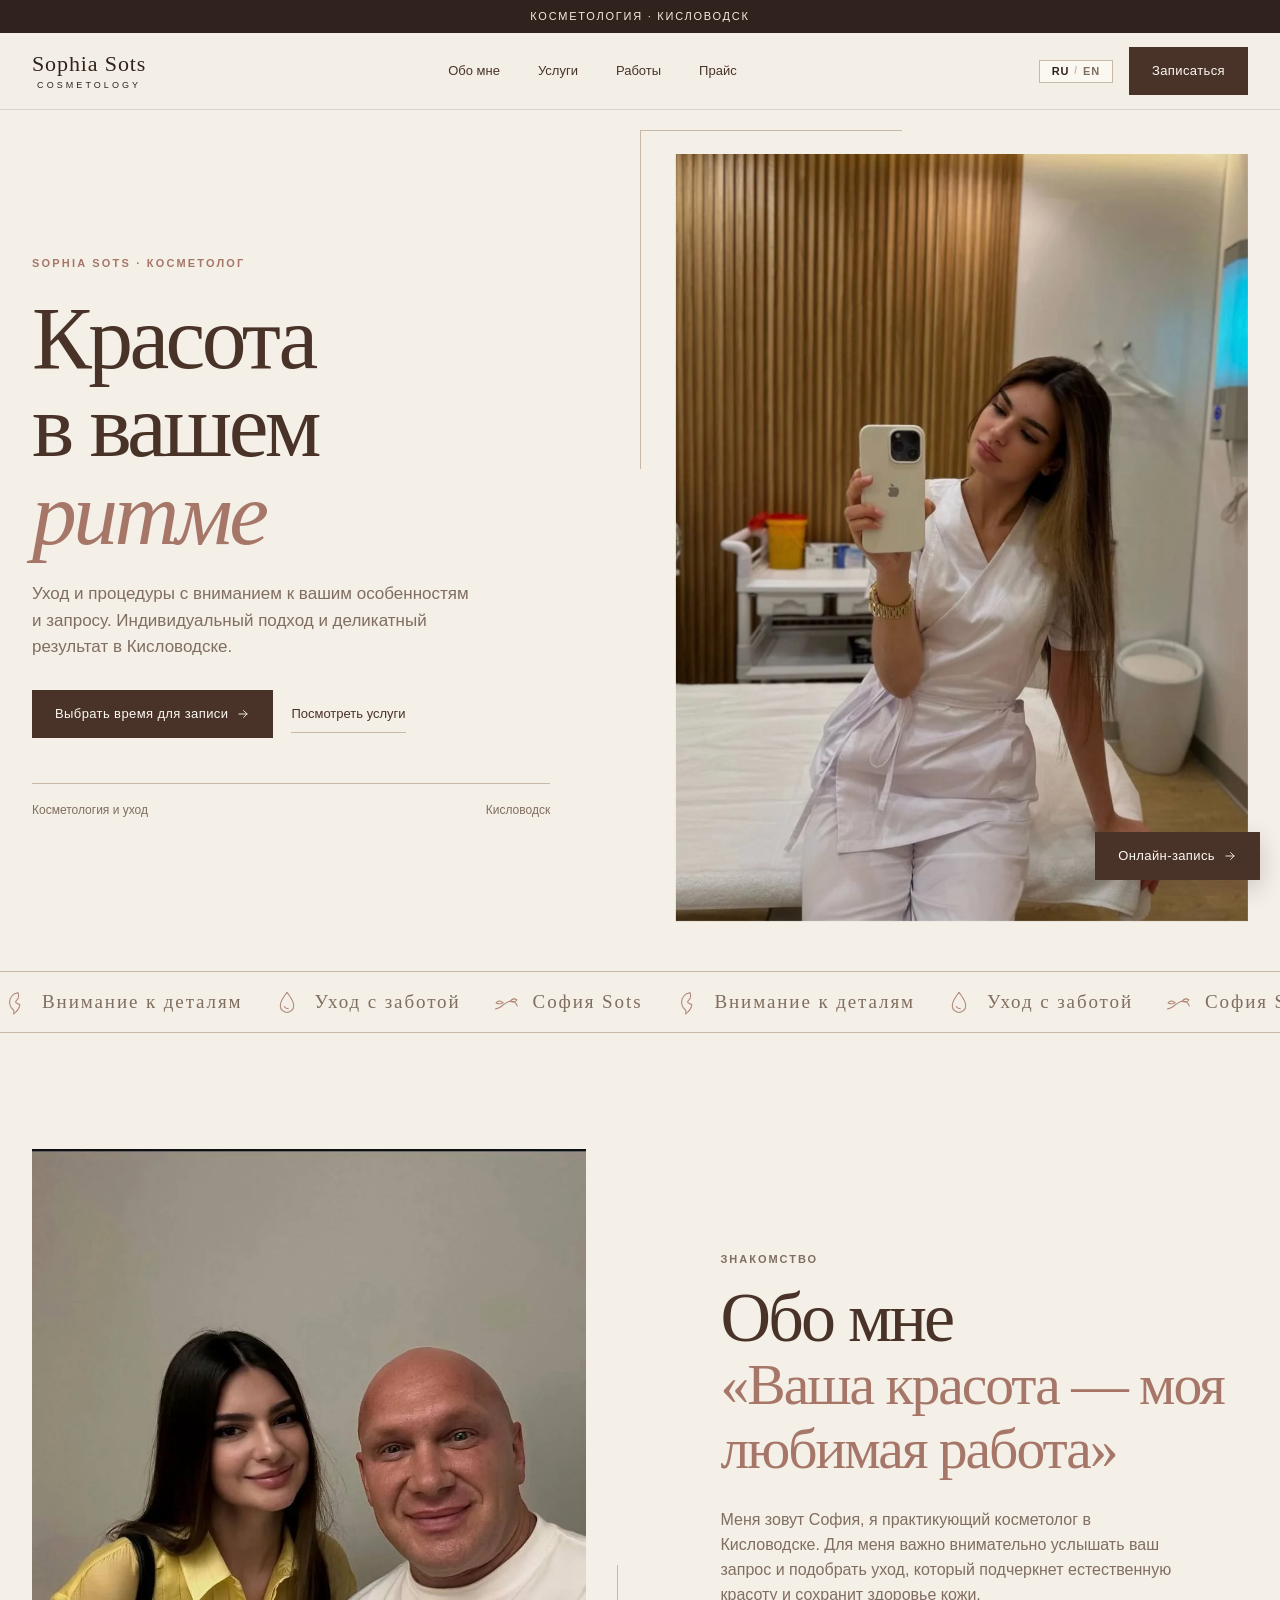
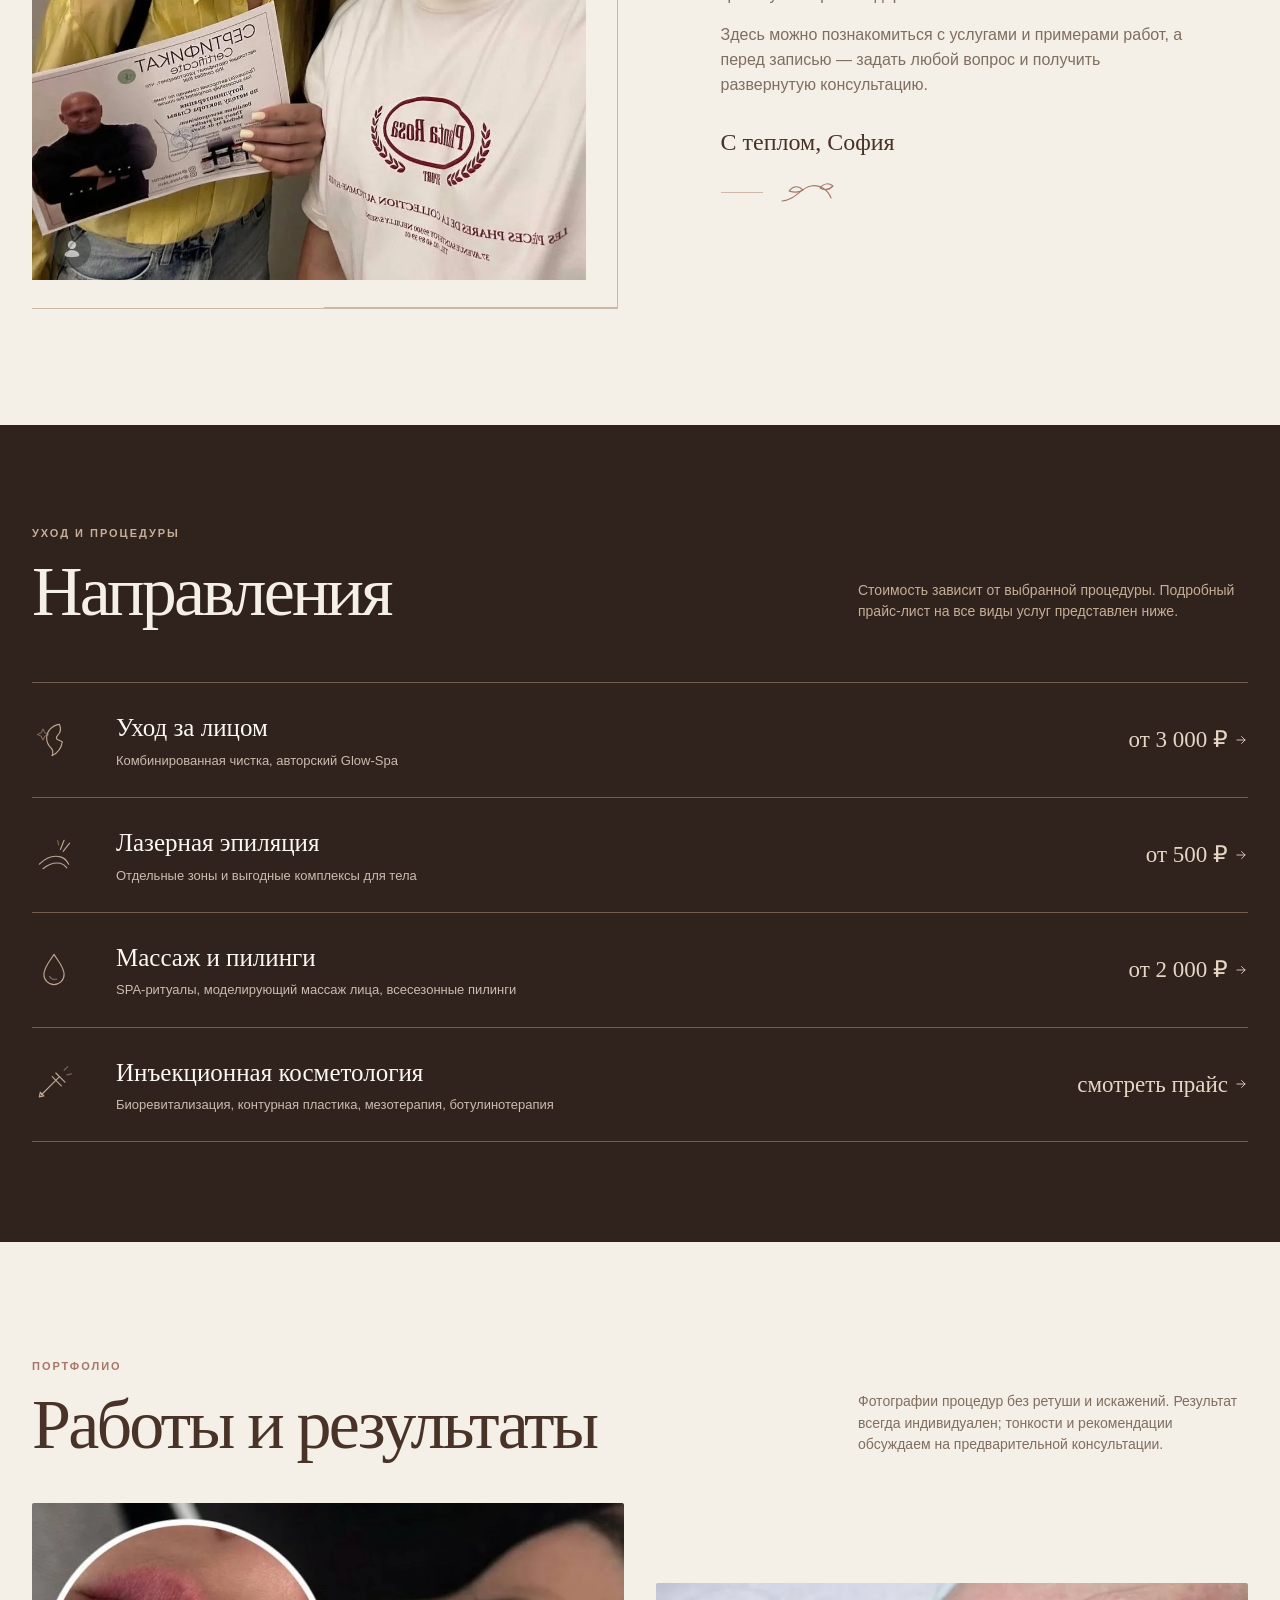
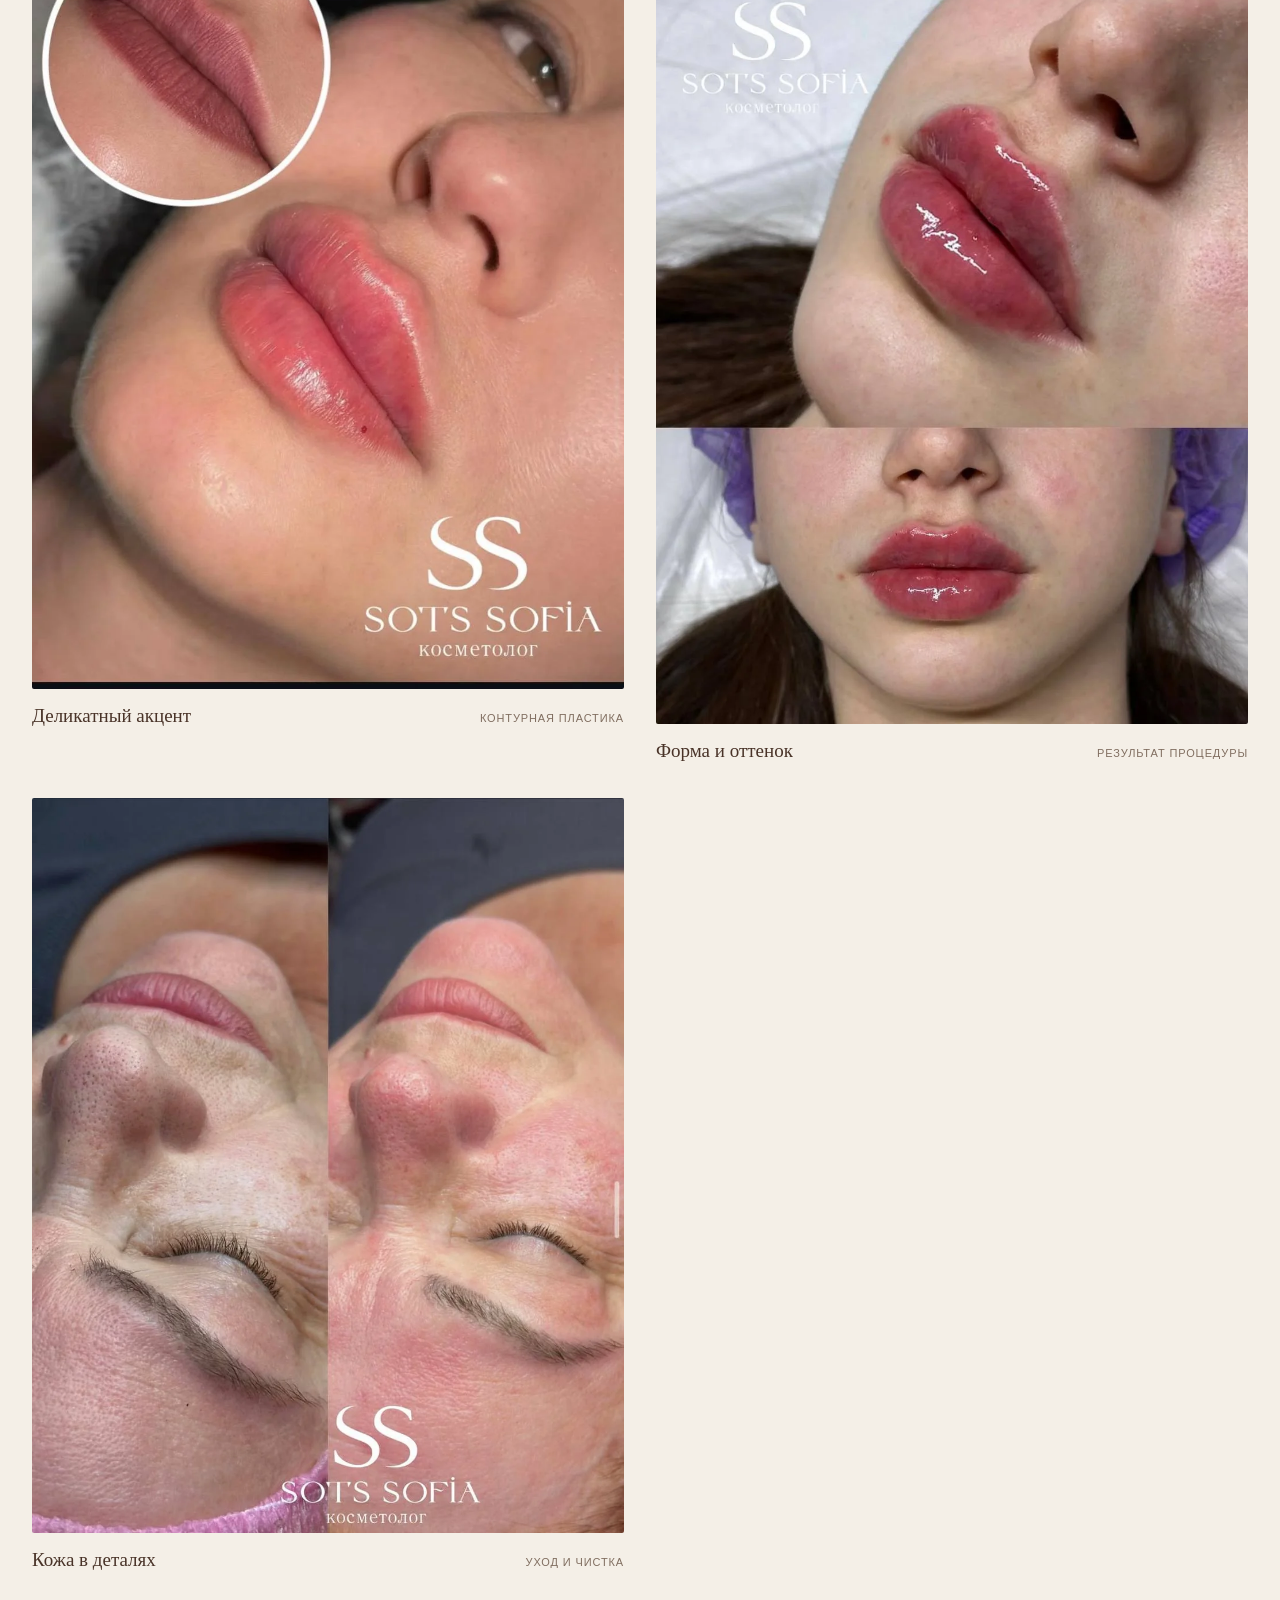
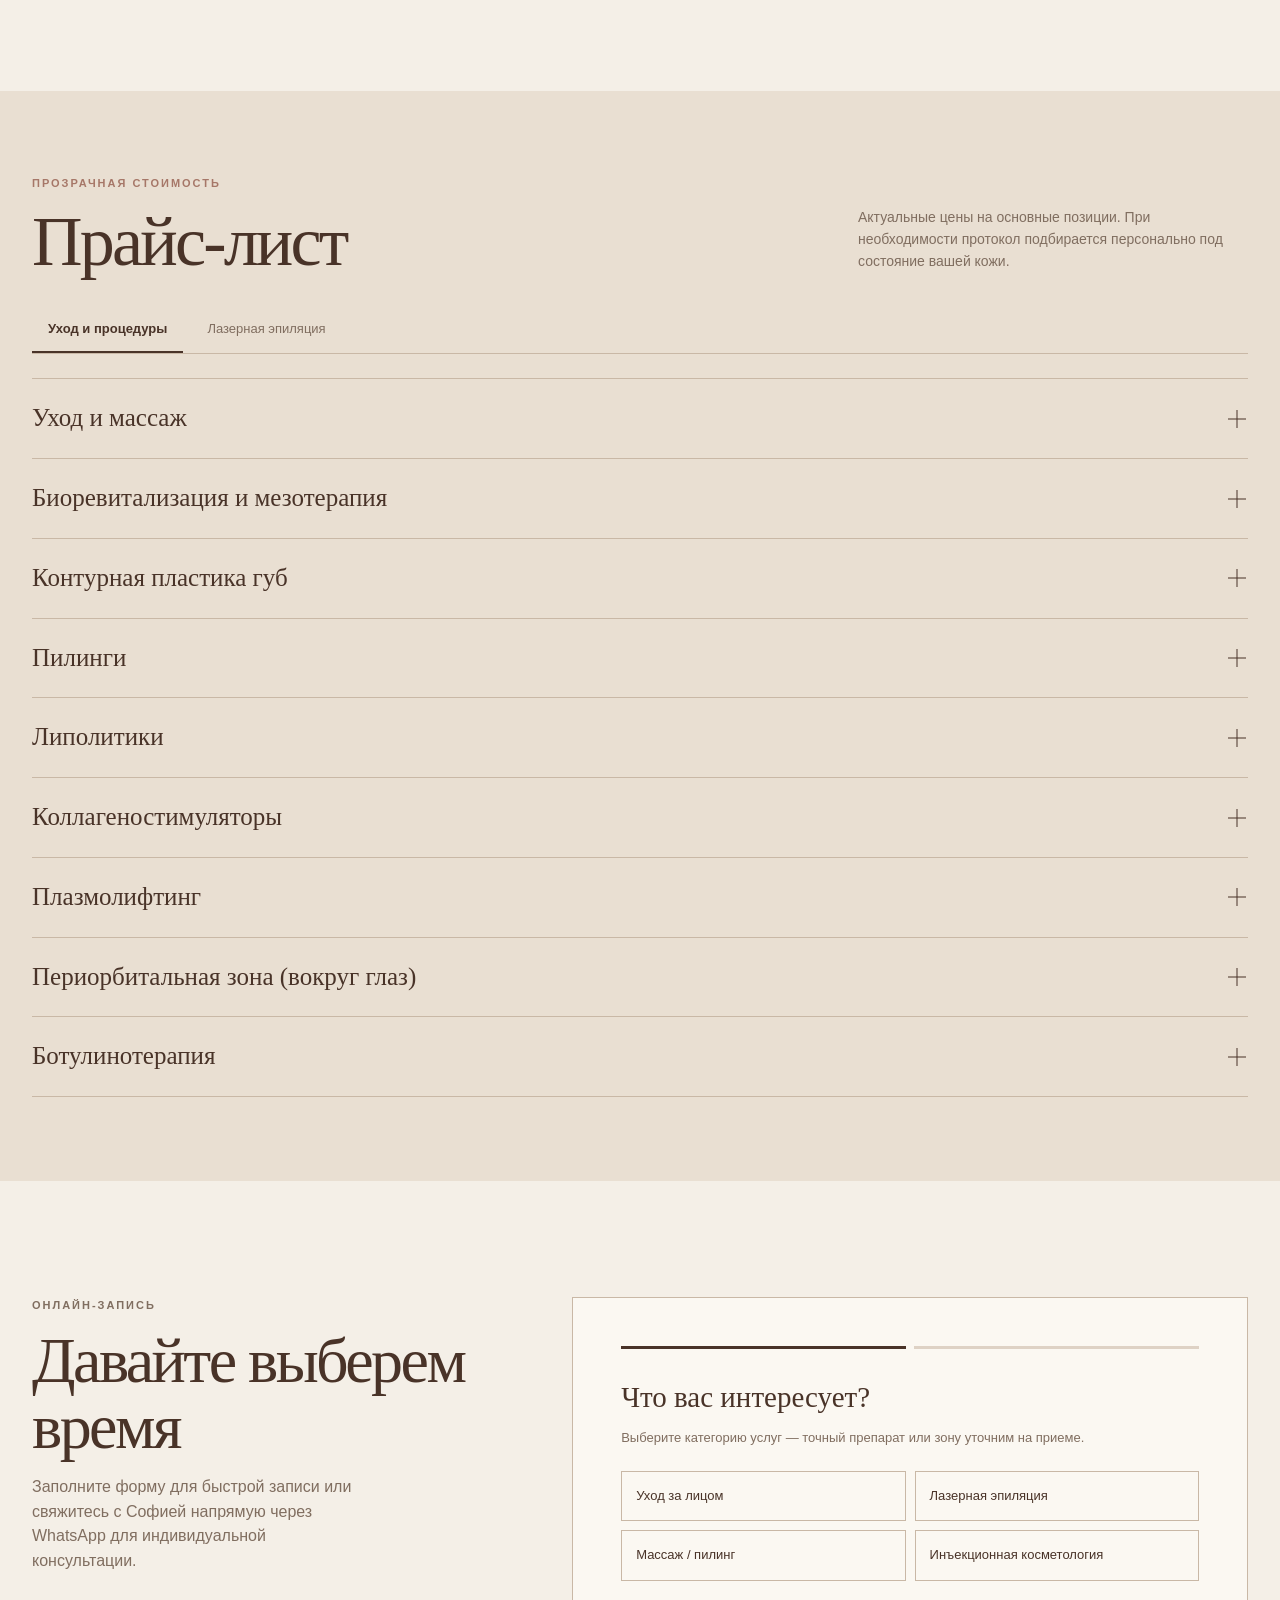
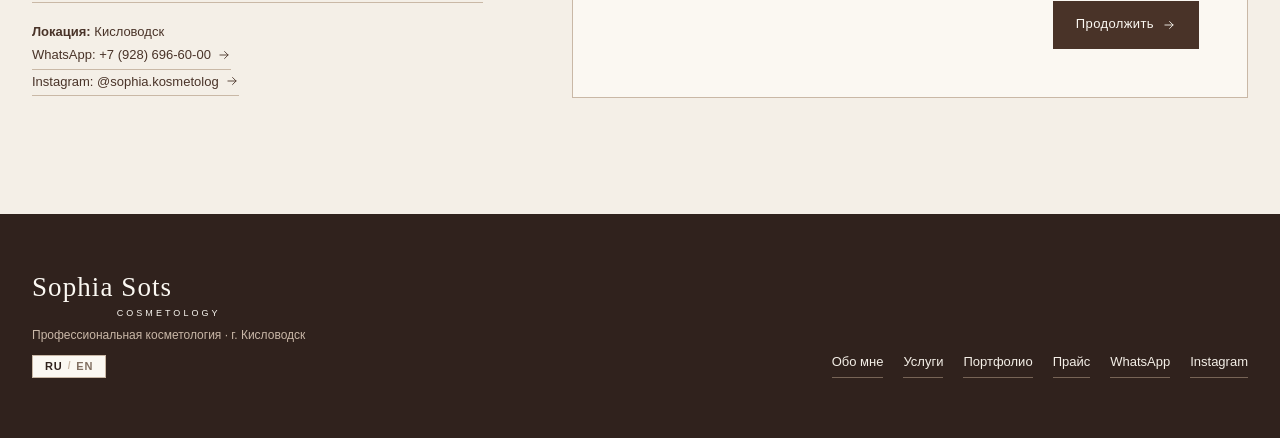
==== commit 11b5105d: "Add full English version (en.html), RU/EN language switcher, and responsive styling Added en.html, u" ====
--- a/index.html
+++ b/index.html
@@ -1,479 +1,549 @@
-<!doctype html>
-<html lang="ru">
-<head>
-  <meta charset="utf-8">
-  <meta name="viewport" content="width=device-width, initial-scale=1">
-  <meta name="theme-color" content="#f4efe7">
-  <meta name="description" content="Sophia Sots — косметолог в Кисловодске. Профессиональный уход, биоревитализация, контурная пластика губ, пилинги и лазерная эпиляция. Актуальный прайс и онлайн-запись.">
-  <meta name="keywords" content="косметолог Кисловодск, чистка лица Кисловодск, лазерная эпиляция Кисловодск, контурная пластика губ, Sophia Sots">
-  <meta name="author" content="Sophia Sots">
-
-  <title>Sophia Sots — Косметолог в Кисловодске | Услуги, прайс и запись</title>
-
-  <!-- Canonical & Favicon -->
-  <link rel="canonical" href="https://gennadijvaliev02-design.github.io/sofia/">
-  <link rel="icon" type="image/svg+xml" href="assets/images/favicon.svg">
-
-  <!-- Open Graph / Meta for Social Networks -->
-  <meta property="og:type" content="website">
-  <meta property="og:site_name" content="Sophia Sots Cosmetology">
-  <meta property="og:title" content="Sophia Sots — Косметология и уход в Кисловодске">
-  <meta property="og:description" content="Индивидуальный подбор процедур, чистки, инъекционная косметология и лазерная эпиляция в Кисловодске. Онлайн-запись.">
-  <meta property="og:image" content="https://gennadijvaliev02-design.github.io/sofia/assets/images/og-image.jpg">
-  <meta property="og:url" content="https://gennadijvaliev02-design.github.io/sofia/">
-
-  <!-- Twitter Card -->
-  <meta name="twitter:card" content="summary_large_image">
-  <meta name="twitter:title" content="Sophia Sots — Косметолог в Кисловодске">
-  <meta name="twitter:description" content="Уход и процедуры с вниманием к вашим особенностям и запросу. Онлайн-запись.">
-  <meta name="twitter:image" content="https://gennadijvaliev02-design.github.io/sofia/assets/images/og-image.jpg">
-
-  <link rel="stylesheet" href="css/style.css">
-</head>
-<body>
-  <div class="topline">Косметология · Кисловодск</div>
-
-  <header class="header">
-    <nav class="nav" aria-label="Основная навигация">
-      <a class="brand" href="#home" aria-label="Sophia Sots — на главную">Sophia Sots<small>cosmetology</small></a>
-      <button class="menu-toggle" type="button" aria-expanded="false" aria-controls="navlinks">Меню</button>
-      <div class="navlinks" id="navlinks">
-        <a href="#about">Обо мне</a>
-        <a href="#services">Услуги</a>
-        <a href="#works">Работы</a>
-        <a href="#prices">Прайс</a>
-      </div>
-      <a class="nav-cta" href="#booking">Записаться</a>
-    </nav>
-  </header>
-
-  <main id="home">
-    <!-- Hero Section -->
-    <section class="hero" aria-labelledby="hero-title">
-      <div>
-        <p class="eyebrow">Sophia Sots · косметолог</p>
-        <h1 id="hero-title">Красота<br>в вашем<br><em>ритме</em></h1>
-        <p class="hero-copy">Уход и процедуры с вниманием к вашим особенностям и запросу. Индивидуальный подход и деликатный результат в Кисловодске.</p>
-        <div class="hero-actions">
-          <a class="button" href="#booking">
-            Выбрать время для записи
-            <svg class="icon-arrow" aria-hidden="true" viewBox="0 0 24 24"><path d="M5 12h14m-6-6 6 6-6 6"/></svg>
-          </a>
-          <a class="text-link" href="#services">Посмотреть услуги</a>
-        </div>
-        <div class="hero-note">
-          <span>Косметология и уход</span>
-          <span>Кисловодск</span>
-        </div>
-      </div>
-      <div class="hero-visual">
-        <picture>
-          <source srcset="assets/images/hero-sophia.webp" type="image/webp">
-          <img src="assets/images/hero-sophia.jpg" alt="София в кабинете косметологии" width="955" height="1280" fetchpriority="high">
-        </picture>
-      </div>
-    </section>
-
-    <!-- Marquee Banner -->
-    <div class="marquee" aria-label="Красота в деталях">
-      <div class="marquee-track">
-        <div class="marquee-group">
-          <span class="marquee-item">
-            <svg class="marquee-icon" aria-hidden="true" viewBox="0 0 32 32"><path d="M20.5 5.5c-5.7.8-9.5 5.2-9.5 10.8 0 3.5 1.4 6.1 3.7 8.1 1.5 1.3 1.8 3 .9 5.1"/><path d="M20.5 5.5c1.5 3.7.7 6.6-1.6 8.6-1.5 1.3-1.3 2.8.8 3.6l3 1.1c-.8 4.9-3.2 8.3-7.1 10.7"/></svg>
-            Внимание к деталям
-          </span>
-          <span class="marquee-item">
-            <svg class="marquee-icon" aria-hidden="true" viewBox="0 0 32 32"><path d="M16 5c-3.8 5.3-7.7 9.7-7.7 15.2a7.7 7.7 0 0 0 15.4 0C23.7 14.7 19.8 10.3 16 5z"/><path d="M12.7 21.2c1.1 1.7 2.7 2.5 4.8 2.5"/></svg>
-            Уход с заботой
-          </span>
-          <span class="marquee-item">
-            <svg class="marquee-icon" aria-hidden="true" viewBox="0 0 32 32"><path d="M5 24c7.4-.6 9.7-7.1 15.6-8.5 4.8-1.1 8.1 1.3 9.4 5"/><path d="M14 17c-3-3.1-5.8-2.9-8.3.1 3.7 1.5 6.5 1.2 8.3-.1z"/><path d="M22 15c2.4-3 5.2-3.1 7.6-1.3-2.4 2.6-5 3.1-7.6 1.3z"/></svg>
-            София Sots
-          </span>
-        </div>
-        <div class="marquee-group" aria-hidden="true">
-          <span class="marquee-item">
-            <svg class="marquee-icon" aria-hidden="true" viewBox="0 0 32 32"><path d="M20.5 5.5c-5.7.8-9.5 5.2-9.5 10.8 0 3.5 1.4 6.1 3.7 8.1 1.5 1.3 1.8 3 .9 5.1"/><path d="M20.5 5.5c1.5 3.7.7 6.6-1.6 8.6-1.5 1.3-1.3 2.8.8 3.6l3 1.1c-.8 4.9-3.2 8.3-7.1 10.7"/></svg>
-            Внимание к деталям
-          </span>
-          <span class="marquee-item">
-            <svg class="marquee-icon" aria-hidden="true" viewBox="0 0 32 32"><path d="M16 5c-3.8 5.3-7.7 9.7-7.7 15.2a7.7 7.7 0 0 0 15.4 0C23.7 14.7 19.8 10.3 16 5z"/><path d="M12.7 21.2c1.1 1.7 2.7 2.5 4.8 2.5"/></svg>
-            Уход с заботой
-          </span>
-          <span class="marquee-item">
-            <svg class="marquee-icon" aria-hidden="true" viewBox="0 0 32 32"><path d="M5 24c7.4-.6 9.7-7.1 15.6-8.5 4.8-1.1 8.1 1.3 9.4 5"/><path d="M14 17c-3-3.1-5.8-2.9-8.3.1 3.7 1.5 6.5 1.2 8.3-.1z"/><path d="M22 15c2.4-3 5.2-3.1 7.6-1.3-2.4 2.6-5 3.1-7.6 1.3z"/></svg>
-            София Sots
-          </span>
-        </div>
-      </div>
-    </div>
-
-    <!-- About Section -->
-    <section class="section" id="about" aria-labelledby="about-title">
-      <div class="about">
-        <div class="about-photo">
-          <picture>
-            <source srcset="assets/images/about-sophia.webp" type="image/webp">
-            <img src="assets/images/about-sophia.jpg" alt="София в кабинете, портрет" width="969" height="1280" loading="lazy">
-          </picture>
-        </div>
-        <div class="about-copy">
-          <p class="section-kicker">Знакомство</p>
-          <h2 class="section-title" id="about-title">Обо мне</h2>
-          <blockquote>«Ваша красота — моя любимая работа»</blockquote>
-          <p>Меня зовут София, я практикующий косметолог в Кисловодске. Для меня важно внимательно услышать ваш запрос и подобрать уход, который подчеркнет естественную красоту и сохранит здоровье кожи.</p>
-          <p>Здесь можно познакомиться с услугами и примерами работ, а перед записью — задать любой вопрос и получить развернутую консультацию.</p>
-          <div class="signature">С теплом, София</div>
-          <div class="ornament" aria-hidden="true">
-            <span></span>
-            <svg viewBox="0 0 72 28"><path d="M5 22c14-1 18-13 29-15 9-2 17 4 20 12"/><path d="M26 11c-5-5-10-4-14 1 6 2 11 1 14-1z"/><path d="M43 9c4-5 9-5 13-2-4 4-8 5-13 2z"/></svg>
-          </div>
-        </div>
-      </div>
-    </section>
-
-    <!-- Services Section -->
-    <section class="services" id="services" aria-labelledby="services-title">
-      <div class="section-head">
-        <div>
-          <p class="section-kicker">Уход и процедуры</p>
-          <h2 class="section-title" id="services-title">Направления</h2>
-        </div>
-        <p class="section-intro">Стоимость зависит от выбранной процедуры. Подробный прайс-лист на все виды услуг представлен ниже.</p>
-      </div>
-      <div class="service-list">
-        <article class="service">
-          <svg class="service-art" aria-hidden="true" viewBox="0 0 48 48"><path d="M30 7c-8 1-14 7-14 15 0 5 2 8 5 11 2 2 2 5 1 8"/><path d="M30 7c2 5 1 9-2 12-2 2-2 4 1 5l4 2c-1 7-5 12-11 15"/><path class="soft" d="M10 16l2-4 2 4 4 2-4 2-2 4-2-4-4-2z"/></svg>
-          <div>
-            <h3>Уход за лицом</h3>
-            <p>Комбинированная чистка, авторский Glow-Spa</p>
-          </div>
-          <a class="service-price" href="#prices">от 3 000 ₽ <svg class="icon-arrow" aria-hidden="true" viewBox="0 0 24 24"><path d="M5 12h14m-6-6 6 6-6 6"/></svg></a>
-        </article>
-
-        <article class="service">
-          <svg class="service-art" aria-hidden="true" viewBox="0 0 48 48"><path d="M8 34c8-8 15-10 23-8 4 1 7 4 9 8"/><path d="M12 39c7-6 13-7 19-6 3 1 5 2 7 5"/><path d="M35 8l-4 10m10-7-7 9"/><path class="soft" d="M28 8l1 5"/></svg>
-          <div>
-            <h3>Лазерная эпиляция</h3>
-            <p>Отдельные зоны и выгодные комплексы для тела</p>
-          </div>
-          <a class="service-price" href="#prices">от 500 ₽ <svg class="icon-arrow" aria-hidden="true" viewBox="0 0 24 24"><path d="M5 12h14m-6-6 6 6-6 6"/></svg></a>
-        </article>
-
-        <article class="service">
-          <svg class="service-art" aria-hidden="true" viewBox="0 0 48 48"><path d="M24 7c-5 8-11 14-11 22a11 11 0 0 0 22 0C35 21 29 15 24 7z"/><path class="soft" d="M19 31c2 3 5 4 8 3"/></svg>
-          <div>
-            <h3>Массаж и пилинги</h3>
-            <p>SPA-ритуалы, моделирующий массаж лица, всесезонные пилинги</p>
-          </div>
-          <a class="service-price" href="#prices">от 2 000 ₽ <svg class="icon-arrow" aria-hidden="true" viewBox="0 0 24 24"><path d="M5 12h14m-6-6 6 6-6 6"/></svg></a>
-        </article>
-
-        <article class="service">
-          <svg class="service-art" aria-hidden="true" viewBox="0 0 48 48"><path d="M10 36l20-20m-4-4 10 10m-14-6 10 10"/><path d="M8 38l5-1-4-4z"/><path class="soft" d="M35 9l4-4m-1 9 5-1"/></svg>
-          <div>
-            <h3>Инъекционная косметология</h3>
-            <p>Биоревитализация, контурная пластика, мезотерапия, ботулинотерапия</p>
-          </div>
-          <a class="service-price" href="#prices">смотреть прайс <svg class="icon-arrow" aria-hidden="true" viewBox="0 0 24 24"><path d="M5 12h14m-6-6 6 6-6 6"/></svg></a>
-        </article>
-      </div>
-    </section>
-
-    <!-- Works / Portfolio Section -->
-    <section class="section" id="works" aria-labelledby="works-title">
-      <div class="section-head">
-        <div>
-          <p class="section-kicker">Портфолио</p>
-          <h2 class="section-title" id="works-title">Работы и результаты</h2>
-        </div>
-        <p class="section-intro">Фотографии процедур без ретуши и искажений. Результат всегда индивидуален; тонкости и рекомендации обсуждаем на предварительной консультации.</p>
-      </div>
-      <div class="works">
-        <figure class="work">
-          <picture>
-            <source srcset="assets/images/work-lips-1.webp" type="image/webp">
-            <img src="assets/images/work-lips-1.jpg" alt="Пример контурной пластики губ, работа Софии Sots" width="964" height="1280" loading="lazy">
-          </picture>
-          <figcaption>Деликатный акцент <small>Контурная пластика</small></figcaption>
-        </figure>
-
-        <figure class="work">
-          <picture>
-            <source srcset="assets/images/work-lips-2.webp" type="image/webp">
-            <img src="assets/images/work-lips-2.jpg" alt="Гармоничная форма и естественный оттенок губ" width="1022" height="1280" loading="lazy">
-          </picture>
-          <figcaption>Форма и оттенок <small>Результат процедуры</small></figcaption>
-        </figure>
-
-        <figure class="work">
-          <picture>
-            <source srcset="assets/images/work-skin.webp" type="image/webp">
-            <img src="assets/images/work-skin.jpg" alt="Чистота и сияние кожи после уходового комплекса" width="1030" height="1280" loading="lazy">
-          </picture>
-          <figcaption>Кожа в деталях <small>Уход и чистка</small></figcaption>
-        </figure>
-      </div>
-    </section>
-
-    <!-- Price Section -->
-    <section class="price-wrap" id="prices" aria-labelledby="prices-title">
-      <div class="section-head">
-        <div>
-          <p class="section-kicker">Прозрачная стоимость</p>
-          <h2 class="section-title" id="prices-title">Прайс-лист</h2>
-        </div>
-        <p class="section-intro">Актуальные цены на основные позиции. При необходимости протокол подбирается персонально под состояние вашей кожи.</p>
-      </div>
-
-      <div class="price-tabs" role="tablist" aria-label="Категории прайса">
-        <button class="price-tab" id="tab-care" role="tab" aria-selected="true" aria-controls="panel-care">Уход и процедуры</button>
-        <button class="price-tab" id="tab-laser" role="tab" aria-selected="false" aria-controls="panel-laser">Лазерная эпиляция</button>
-      </div>
-
-      <div class="price-panel active" id="panel-care" role="tabpanel" aria-labelledby="tab-care">
-        <div class="price-group">
-          <h3>Уход и массаж</h3>
-          <div class="price-row"><span>Комбинированная чистка лица</span><b>3 500 ₽</b></div>
-          <div class="price-row"><span>Glow-Spa</span><b>3 000 ₽</b></div>
-          <div class="price-row"><span>SPA-ритуал: лицо, шея и декольте</span><b>2 500 ₽</b></div>
-          <div class="price-row"><span>Массаж лица, курс из 5 процедур</span><b>10 000 ₽</b></div>
-
-          <h3>Биоревитализация и мезотерапия</h3>
-          <div class="price-row"><span>Meso Wharton P199</span><b>14 000 ₽</b></div>
-          <div class="price-row"><span>Meso Xanthin P199</span><b>14 000 ₽</b></div>
-          <div class="price-row"><span>Pentake Boom</span><b>7 500 ₽</b></div>
-          <div class="price-row"><span>Лечение акне</span><b>4 500 ₽</b></div>
-          <div class="price-row"><span>Novacutan</span><b>14 500 ₽</b></div>
-          <div class="price-row"><span>Aquashine</span><b>7 000 ₽</b></div>
-          <div class="price-row"><span>Revi Strong, 2 мл</span><b>13 000 ₽</b></div>
-          <div class="price-row"><span>Revi Silk, 2 мл</span><b>13 000 ₽</b></div>
-          <div class="price-row"><span>Profhilo</span><b>17 000 ₽</b></div>
-          <div class="price-row"><span>Light Fit PDRN</span><b>4 500 ₽</b></div>
-          <div class="price-row"><span>Novacutan Hydro Deluxe</span><b>11 500 ₽</b></div>
-          <div class="price-row"><span>Pinest</span><b>16 000 ₽</b></div>
-          <div class="price-row"><span>Bellarti, 2 мл</span><b>10 000–13 000 ₽</b></div>
-          <div class="price-row"><span>Exoluma PDRN</span><b>9 000 ₽</b></div>
-          <div class="price-row"><span>Мезотерапия головы</span><b>4 000 ₽</b></div>
-          <div class="price-row"><span>Hyaron, 2,5 мл</span><b>4 000 ₽</b></div>
-          <div class="price-row"><span>Mesoten, 2,5 мл</span><b>7 000 ₽</b></div>
-          <div class="price-row"><span>Filorga NCTF 135 HA</span><b>8 000 ₽</b></div>
-          <div class="price-row"><span>Kiaza Reju</span><b>5 000 ₽</b></div>
-
-          <h3>Контурная пластика губ</h3>
-          <div class="price-row"><span>Stylage M, 1 мл (Франция)</span><b>16 000 ₽</b></div>
-          <div class="price-row"><span>Belotero, 1,1 мл</span><b>9 000 ₽</b></div>
-          <div class="price-row"><span>Belotero (Германия)</span><b>15 500 ₽</b></div>
-          <div class="price-row"><span>Revolax Lips</span><b>12 000 ₽</b></div>
-          <div class="price-row"><span>Reluma Kiss (Франция)</span><b>12 000 ₽</b></div>
-
-          <h3>Пилинги</h3>
-          <div class="price-row"><span>BioRePeel</span><b>3 500 ₽</b></div>
-          <div class="price-row"><span>PRX-T33</span><b>3 000 ₽</b></div>
-          <div class="price-row"><span>Миндально-яблочный пилинг</span><b>2 000 ₽</b></div>
-          <div class="price-row"><span>Азелаиновый пилинг</span><b>2 000 ₽</b></div>
-          <div class="price-row"><span>Пировиноградный пилинг</span><b>2 000 ₽</b></div>
-          <div class="price-row"><span>Салициловый пилинг</span><b>2 000 ₽</b></div>
-          <div class="price-row"><span>Феруловый пилинг</span><b>2 000 ₽</b></div>
-          <div class="price-row"><span>Жёлтый пилинг (ретиноевый)</span><b>7 000 ₽</b></div>
-          <div class="price-row"><span>Peach Peel</span><b>4 000 ₽</b></div>
-
-          <h3>Липолитики</h3>
-          <div class="price-row"><span>Light Fit, 1 флакон 2 мл</span><b>5 000 ₽</b></div>
-          <div class="price-row"><span>Biogel «Стройность»</span><b>11 500 ₽</b></div>
-          <div class="price-row"><span>Lipo Face / Body</span><b>4 500 ₽</b></div>
-          <div class="price-row"><span>Citrin bottle</span><b>7 000 ₽</b></div>
-
-          <h3>Коллагеностимуляторы</h3>
-          <div class="price-row"><span>Karizma</span><b>16 500 ₽</b></div>
-          <div class="price-row"><span>Cocolift</span><b>9 500 ₽</b></div>
-          <div class="price-row"><span>Cocolift micro</span><b>14 000 ₽</b></div>
-          <div class="price-row"><span>Nithifine</span><b>10 500 ₽</b></div>
-          <div class="price-row"><span>Profhilo + collagen</span><b>12 000 ₽</b></div>
-          <div class="price-row"><span>Cocolift micro + Filorga, комплекс</span><b>19 000 ₽</b></div>
-
-          <h3>Плазмолифтинг</h3>
-          <div class="price-row"><span>Плазмолифтинг, базовый</span><b>3 000 ₽</b></div>
-          <div class="price-row"><span>Плазмолифтинг, обогащённый</span><b>5 500 ₽</b></div>
-
-          <h3>Периорбитальная зона (вокруг глаз)</h3>
-          <div class="price-row"><span>Pentake Eye</span><b>7 500 ₽</b></div>
-          <div class="price-row"><span>Revi Eye</span><b>10 000 ₽</b></div>
-          <div class="price-row"><span>Meso-Eye C71</span><b>14 000 ₽</b></div>
-          <div class="price-row"><span>Este Eye</span><b>5 500 ₽</b></div>
-          <div class="price-row"><span>Pinest Soft</span><b>15 500 ₽</b></div>
-
-          <h3>Ботулинотерапия</h3>
-          <div class="price-row"><span>Межбровье</span><b>3 000–4 000 ₽</b></div>
-          <div class="price-row"><span>Лоб</span><b>3 000 ₽</b></div>
-          <div class="price-row"><span>Область глаз</span><b>3 000 ₽</b></div>
-          <div class="price-row"><span>Три зоны: межбровье, лоб и глаза</span><b>8 000 ₽</b></div>
-          <div class="price-row"><span>Нижняя треть лица</span><b>3 000 ₽</b></div>
-          <div class="price-row"><span>Лифтинг</span><b>3 000 ₽</b></div>
-          <div class="price-row"><span>Лечение гипергидроза</span><b>8 000 ₽</b></div>
-          <div class="price-row"><span>Расслабление жевательных мышц</span><b>5 000 ₽</b></div>
-          <div class="price-row"><span>Сужение носа</span><b>5 000 ₽</b></div>
-          <div class="price-row"><span>Приподнятие носа</span><b>10 000 ₽</b></div>
-          <div class="price-row"><span>Full face</span><b>20 000–22 000 ₽</b></div>
-        </div>
-      </div>
-
-      <div class="price-panel" id="panel-laser" role="tabpanel" aria-labelledby="tab-laser">
-        <div class="laser-columns">
-          <div class="laser-item"><span>Руки полностью</span><b>1 800 ₽</b></div>
-          <div class="laser-item"><span>Руки до локтя</span><b>1 200 ₽</b></div>
-          <div class="laser-item"><span>Руки выше локтя</span><b>1 200 ₽</b></div>
-          <div class="laser-item"><span>Ноги полностью</span><b>2 300 ₽</b></div>
-          <div class="laser-item"><span>Бёдра</span><b>1 500 ₽</b></div>
-          <div class="laser-item"><span>Голени</span><b>1 200 ₽</b></div>
-          <div class="laser-item"><span>Подмышечные впадины</span><b>1 000 ₽</b></div>
-          <div class="laser-item"><span>Ареолы</span><b>500 ₽</b></div>
-          <div class="laser-item"><span>Живот</span><b>800 ₽</b></div>
-          <div class="laser-item"><span>Бикини классическое</span><b>1 000 ₽</b></div>
-          <div class="laser-item"><span>Бикини глубокое</span><b>1 500 ₽</b></div>
-          <div class="laser-item"><span>Спина</span><b>1 500 ₽</b></div>
-          <div class="laser-item"><span>Поясница</span><b>900 ₽</b></div>
-          <div class="laser-item"><span>Ягодицы</span><b>800 ₽</b></div>
-        </div>
-      </div>
-    </section>
-
-    <!-- Booking Section -->
-    <section class="section" id="booking" aria-labelledby="booking-title">
-      <div class="booking">
-        <div class="booking-aside">
-          <p class="section-kicker">Онлайн-запись</p>
-          <h2 class="section-title" id="booking-title">Давайте выберем время</h2>
-          <p>Заполните форму для быстрой записи или свяжитесь с Софией напрямую через WhatsApp для индивидуальной консультации.</p>
-          <div class="contact-line">
-            <strong>Локация:</strong> Кисловодск<br>
-            <a href="https://wa.me/79286966000" target="_blank" rel="noopener">WhatsApp: +7 (928) 696-60-00 <svg class="icon-arrow" aria-hidden="true" viewBox="0 0 24 24"><path d="M5 12h14m-6-6 6 6-6 6"/></svg></a><br>
-            <a href="https://instagram.com/sophia.kosmetolog" target="_blank" rel="noopener">Instagram: @sophia.kosmetolog <svg class="icon-arrow" aria-hidden="true" viewBox="0 0 24 24"><path d="M5 12h14m-6-6 6 6-6 6"/></svg></a>
-          </div>
-        </div>
-
-        <div class="booking-box">
-          <div class="stepper" aria-label="Шаг 1 из 2">
-            <i class="on"></i>
-            <i></i>
-          </div>
-
-          <form id="booking-form" novalidate>
-            <!-- Step 1: Select Service -->
-            <div class="form-step active" data-step="1">
-              <h3>Что вас интересует?</h3>
-              <p class="form-hint">Выберите категорию услуг — точный препарат или зону уточним на приеме.</p>
-              <div class="choice-list">
-                <div class="choice">
-                  <input id="s1" type="radio" name="service" value="Уход за лицом" required>
-                  <label for="s1">Уход за лицом</label>
-                </div>
-                <div class="choice">
-                  <input id="s2" type="radio" name="service" value="Лазерная эпиляция">
-                  <label for="s2">Лазерная эпиляция</label>
-                </div>
-                <div class="choice">
-                  <input id="s3" type="radio" name="service" value="Массаж / пилинг">
-                  <label for="s3">Массаж / пилинг</label>
-                </div>
-                <div class="choice">
-                  <input id="s4" type="radio" name="service" value="Инъекционная косметология">
-                  <label for="s4">Инъекционная косметология</label>
-                </div>
-              </div>
-              <div class="form-buttons">
-                <span></span>
-                <button class="button" type="button" data-next>
-                  Продолжить
-                  <svg class="icon-arrow" aria-hidden="true" viewBox="0 0 24 24"><path d="M5 12h14m-6-6 6 6-6 6"/></svg>
-                </button>
-              </div>
-            </div>
-
-            <!-- Step 2: Contact Info -->
-            <div class="form-step" data-step="2">
-              <h3>Как к вам обращаться?</h3>
-              <p class="form-hint">Укажите контактные данные и удобное время для визита.</p>
-              <div class="form-grid">
-                <div class="field">
-                  <label for="client-name">Ваше имя</label>
-                  <input id="client-name" name="name" autocomplete="name" placeholder="Например: Анна" required>
-                </div>
-                <div class="field">
-                  <label for="client-phone">Телефон</label>
-                  <input id="client-phone" name="phone" type="tel" autocomplete="tel" placeholder="+7 (___) ___-__-__" required>
-                </div>
-                <div class="field">
-                  <label for="client-date">Желаемая дата</label>
-                  <input id="client-date" name="date" type="date" required>
-                </div>
-                <div class="field">
-                  <label for="client-time">Удобное время</label>
-                  <select id="client-time" name="time" required>
-                    <option value="">Выберите время</option>
-                    <option value="Утром (10:00 – 13:00)">Утром (10:00 – 13:00)</option>
-                    <option value="Днём (13:00 – 17:00)">Днём (13:00 – 17:00)</option>
-                    <option value="Вечером (17:00 – 20:00)">Вечером (17:00 – 20:00)</option>
-                    <option value="Время по согласованию">Время по согласованию</option>
-                  </select>
-                </div>
-              </div>
-              <div class="form-buttons">
-                <button class="button secondary" type="button" data-back>
-                  <svg class="icon-arrow" aria-hidden="true" viewBox="0 0 24 24" style="transform:rotate(180deg)"><path d="M5 12h14m-6-6 6 6-6 6"/></svg>
-                  Назад
-                </button>
-                <button class="button" type="submit">
-                  Записаться в WhatsApp
-                  <svg class="icon-arrow" aria-hidden="true" viewBox="0 0 24 24"><path d="M5 12h14m-6-6 6 6-6 6"/></svg>
-                </button>
-              </div>
-              <p class="fineprint">Нажимая кнопку, вы соглашаетесь на обработку персональных данных в соответствии с 152-ФЗ.</p>
-            </div>
-          </form>
-
-          <!-- Success Screen -->
-          <div class="success" role="status" aria-live="polite">
-            <p class="section-kicker">Запись сформирована</p>
-            <h3>Данные успешно подготовлены!</h3>
-            <div id="summary"></div>
-            <p class="success-note">Чат в WhatsApp открывается автоматически для подтверждения записи Софией. Если диалог не открылся, воспользуйтесь кнопкой ниже:</p>
-            <div class="success-actions">
-              <a class="button" id="wa-send-btn" href="#" target="_blank" rel="noopener">
-                Подтвердить в WhatsApp
-                <svg class="icon-arrow" aria-hidden="true" viewBox="0 0 24 24"><path d="M5 12h14m-6-6 6 6-6 6"/></svg>
-              </a>
-              <button class="button secondary" type="button" id="new-booking-btn">Записаться на другую услугу</button>
-            </div>
-          </div>
-        </div>
-      </div>
-    </section>
-  </main>
-
-  <!-- Footer -->
-  <footer class="footer">
-    <div class="footer-inner">
-      <div>
-        <a class="brand" href="#home">Sophia Sots<small>cosmetology</small></a>
-        <p class="footer-meta">Профессиональная косметология · г. Кисловодск</p>
-      </div>
-      <div class="footer-links">
-        <a href="#about">Обо мне</a>
-        <a href="#services">Услуги</a>
-        <a href="#works">Портфолио</a>
-        <a href="#prices">Прайс</a>
-        <a href="https://wa.me/79286966000" target="_blank" rel="noopener">WhatsApp</a>
-        <a href="https://instagram.com/sophia.kosmetolog" target="_blank" rel="noopener">Instagram</a>
-      </div>
-    </div>
-  </footer>
-
-  <a class="button float-book" href="#booking">
-    Онлайн-запись
-    <svg class="icon-arrow" aria-hidden="true" viewBox="0 0 24 24"><path d="M5 12h14m-6-6 6 6-6 6"/></svg>
-  </a>
-
-  <script src="js/main.js" defer></script>
-</body>
-</html>
+<!doctype html>
+<html lang="ru">
+<head>
+  <meta charset="utf-8">
+  <meta name="viewport" content="width=device-width, initial-scale=1">
+  <meta name="theme-color" content="#f4efe7">
+  <meta name="description" content="Sophia Sots — косметолог в Кисловодске. Профессиональный уход, биоревитализация, контурная пластика губ, пилинги и лазерная эпиляция. Актуальный прайс и онлайн-запись.">
+  <meta name="keywords" content="косметолог Кисловодск, чистка лица Кисловодск, лазерная эпиляция Кисловодск, контурная пластика губ, Sophia Sots">
+  <meta name="author" content="Sophia Sots">
+
+  <title>Sophia Sots — Косметолог в Кисловодске | Услуги, прайс и запись</title>
+
+  <!-- Canonical & Favicon -->
+  <link rel="canonical" href="https://gennadijvaliev02-design.github.io/sofia/">
+  <link rel="alternate" hreflang="ru" href="https://gennadijvaliev02-design.github.io/sofia/">
+  <link rel="alternate" hreflang="en" href="https://gennadijvaliev02-design.github.io/sofia/en.html">
+  <link rel="alternate" hreflang="x-default" href="https://gennadijvaliev02-design.github.io/sofia/">
+  <link rel="icon" type="image/svg+xml" href="assets/images/favicon.svg">
+
+  <!-- Open Graph / Meta for Social Networks -->
+  <meta property="og:type" content="website">
+  <meta property="og:site_name" content="Sophia Sots Cosmetology">
+  <meta property="og:title" content="Sophia Sots — Косметология и уход в Кисловодске">
+  <meta property="og:description" content="Индивидуальный подбор процедур, чистки, инъекционная косметология и лазерная эпиляция в Кисловодске. Онлайн-запись.">
+  <meta property="og:image" content="https://gennadijvaliev02-design.github.io/sofia/assets/images/og-image.jpg">
+  <meta property="og:url" content="https://gennadijvaliev02-design.github.io/sofia/">
+
+  <!-- Twitter Card -->
+  <meta name="twitter:card" content="summary_large_image">
+  <meta name="twitter:title" content="Sophia Sots — Косметолог в Кисловодске">
+  <meta name="twitter:description" content="Уход и процедуры с вниманием к вашим особенностям и запросу. Онлайн-запись.">
+  <meta name="twitter:image" content="https://gennadijvaliev02-design.github.io/sofia/assets/images/og-image.jpg">
+
+  <link rel="stylesheet" href="css/style.css">
+  <style>
+/* ---------------- Language Switcher ---------------- */
+.nav-right {
+  display: flex;
+  align-items: center;
+  gap: 16px;
+}
+
+.lang-switch {
+  display: inline-flex;
+  align-items: center;
+  gap: 5px;
+  font-size: 11px;
+  font-weight: 700;
+  letter-spacing: 0.08em;
+  padding: 5px 12px;
+  border: 1px solid var(--line);
+  background: var(--paper);
+  color: var(--brown);
+  line-height: 1;
+  text-decoration: none;
+}
+
+.lang-link {
+  color: var(--muted);
+  text-decoration: none;
+  transition: color 0.2s ease;
+}
+
+.lang-link:hover {
+  color: var(--deep);
+}
+
+.lang-link.active {
+  color: var(--deep);
+  font-weight: 800;
+  pointer-events: none;
+}
+
+.lang-sep {
+  color: var(--line);
+  font-size: 10px;
+}
+
+@media (max-width: 800px) {
+  .nav-right {
+    gap: 8px;
+  }
+  .lang-switch {
+    padding: 4px 8px;
+    font-size: 10px;
+    gap: 3px;
+  }
+}
+</style>
+</head>
+<body>
+  <div class="topline">Косметология · Кисловодск</div>
+
+  <header class="header">
+    <nav class="nav" aria-label="Основная навигация">
+      <a class="brand" href="#home" aria-label="Sophia Sots — на главную">Sophia Sots<small>cosmetology</small></a>
+      <button class="menu-toggle" type="button" aria-expanded="false" aria-controls="navlinks">Меню</button>
+      <div class="navlinks" id="navlinks">
+        <a href="#about">Обо мне</a>
+        <a href="#services">Услуги</a>
+        <a href="#works">Работы</a>
+        <a href="#prices">Прайс</a>
+      </div>
+      <div class="nav-right">
+        <div class="lang-switch" role="navigation" aria-label="Язык / Language">
+          <span class="lang-link active" aria-current="page">RU</span>
+          <span class="lang-sep">/</span>
+          <a href="en.html" class="lang-link" title="English version">EN</a>
+        </div>
+        <a class="nav-cta" href="#booking">Записаться</a>
+      </div>
+    </nav>
+  </header>
+
+  <main id="home">
+    <!-- Hero Section -->
+    <section class="hero" aria-labelledby="hero-title">
+      <div>
+        <p class="eyebrow">Sophia Sots · косметолог</p>
+        <h1 id="hero-title">Красота<br>в вашем<br><em>ритме</em></h1>
+        <p class="hero-copy">Уход и процедуры с вниманием к вашим особенностям и запросу. Индивидуальный подход и деликатный результат в Кисловодске.</p>
+        <div class="hero-actions">
+          <a class="button" href="#booking">
+            Выбрать время для записи
+            <svg class="icon-arrow" aria-hidden="true" viewBox="0 0 24 24"><path d="M5 12h14m-6-6 6 6-6 6"/></svg>
+          </a>
+          <a class="text-link" href="#services">Посмотреть услуги</a>
+        </div>
+        <div class="hero-note">
+          <span>Косметология и уход</span>
+          <span>Кисловодск</span>
+        </div>
+      </div>
+      <div class="hero-visual">
+        <picture>
+          <source srcset="assets/images/hero-sophia.webp" type="image/webp">
+          <img src="assets/images/hero-sophia.jpg" alt="София в кабинете косметологии" width="955" height="1280" fetchpriority="high">
+        </picture>
+      </div>
+    </section>
+
+    <!-- Marquee Banner -->
+    <div class="marquee" aria-label="Красота в деталях">
+      <div class="marquee-track">
+        <div class="marquee-group">
+          <span class="marquee-item">
+            <svg class="marquee-icon" aria-hidden="true" viewBox="0 0 32 32"><path d="M20.5 5.5c-5.7.8-9.5 5.2-9.5 10.8 0 3.5 1.4 6.1 3.7 8.1 1.5 1.3 1.8 3 .9 5.1"/><path d="M20.5 5.5c1.5 3.7.7 6.6-1.6 8.6-1.5 1.3-1.3 2.8.8 3.6l3 1.1c-.8 4.9-3.2 8.3-7.1 10.7"/></svg>
+            Внимание к деталям
+          </span>
+          <span class="marquee-item">
+            <svg class="marquee-icon" aria-hidden="true" viewBox="0 0 32 32"><path d="M16 5c-3.8 5.3-7.7 9.7-7.7 15.2a7.7 7.7 0 0 0 15.4 0C23.7 14.7 19.8 10.3 16 5z"/><path d="M12.7 21.2c1.1 1.7 2.7 2.5 4.8 2.5"/></svg>
+            Уход с заботой
+          </span>
+          <span class="marquee-item">
+            <svg class="marquee-icon" aria-hidden="true" viewBox="0 0 32 32"><path d="M5 24c7.4-.6 9.7-7.1 15.6-8.5 4.8-1.1 8.1 1.3 9.4 5"/><path d="M14 17c-3-3.1-5.8-2.9-8.3.1 3.7 1.5 6.5 1.2 8.3-.1z"/><path d="M22 15c2.4-3 5.2-3.1 7.6-1.3-2.4 2.6-5 3.1-7.6 1.3z"/></svg>
+            София Sots
+          </span>
+        </div>
+        <div class="marquee-group" aria-hidden="true">
+          <span class="marquee-item">
+            <svg class="marquee-icon" aria-hidden="true" viewBox="0 0 32 32"><path d="M20.5 5.5c-5.7.8-9.5 5.2-9.5 10.8 0 3.5 1.4 6.1 3.7 8.1 1.5 1.3 1.8 3 .9 5.1"/><path d="M20.5 5.5c1.5 3.7.7 6.6-1.6 8.6-1.5 1.3-1.3 2.8.8 3.6l3 1.1c-.8 4.9-3.2 8.3-7.1 10.7"/></svg>
+            Внимание к деталям
+          </span>
+          <span class="marquee-item">
+            <svg class="marquee-icon" aria-hidden="true" viewBox="0 0 32 32"><path d="M16 5c-3.8 5.3-7.7 9.7-7.7 15.2a7.7 7.7 0 0 0 15.4 0C23.7 14.7 19.8 10.3 16 5z"/><path d="M12.7 21.2c1.1 1.7 2.7 2.5 4.8 2.5"/></svg>
+            Уход с заботой
+          </span>
+          <span class="marquee-item">
+            <svg class="marquee-icon" aria-hidden="true" viewBox="0 0 32 32"><path d="M5 24c7.4-.6 9.7-7.1 15.6-8.5 4.8-1.1 8.1 1.3 9.4 5"/><path d="M14 17c-3-3.1-5.8-2.9-8.3.1 3.7 1.5 6.5 1.2 8.3-.1z"/><path d="M22 15c2.4-3 5.2-3.1 7.6-1.3-2.4 2.6-5 3.1-7.6 1.3z"/></svg>
+            София Sots
+          </span>
+        </div>
+      </div>
+    </div>
+
+    <!-- About Section -->
+    <section class="section" id="about" aria-labelledby="about-title">
+      <div class="about">
+        <div class="about-photo">
+          <picture>
+            <source srcset="assets/images/about-sophia.webp" type="image/webp">
+            <img src="assets/images/about-sophia.jpg" alt="София в кабинете, портрет" width="969" height="1280" loading="lazy">
+          </picture>
+        </div>
+        <div class="about-copy">
+          <p class="section-kicker">Знакомство</p>
+          <h2 class="section-title" id="about-title">Обо мне</h2>
+          <blockquote>«Ваша красота — моя любимая работа»</blockquote>
+          <p>Меня зовут София, я практикующий косметолог в Кисловодске. Для меня важно внимательно услышать ваш запрос и подобрать уход, который подчеркнет естественную красоту и сохранит здоровье кожи.</p>
+          <p>Здесь можно познакомиться с услугами и примерами работ, а перед записью — задать любой вопрос и получить развернутую консультацию.</p>
+          <div class="signature">С теплом, София</div>
+          <div class="ornament" aria-hidden="true">
+            <span></span>
+            <svg viewBox="0 0 72 28"><path d="M5 22c14-1 18-13 29-15 9-2 17 4 20 12"/><path d="M26 11c-5-5-10-4-14 1 6 2 11 1 14-1z"/><path d="M43 9c4-5 9-5 13-2-4 4-8 5-13 2z"/></svg>
+          </div>
+        </div>
+      </div>
+    </section>
+
+    <!-- Services Section -->
+    <section class="services" id="services" aria-labelledby="services-title">
+      <div class="section-head">
+        <div>
+          <p class="section-kicker">Уход и процедуры</p>
+          <h2 class="section-title" id="services-title">Направления</h2>
+        </div>
+        <p class="section-intro">Стоимость зависит от выбранной процедуры. Подробный прайс-лист на все виды услуг представлен ниже.</p>
+      </div>
+      <div class="service-list">
+        <article class="service">
+          <svg class="service-art" aria-hidden="true" viewBox="0 0 48 48"><path d="M30 7c-8 1-14 7-14 15 0 5 2 8 5 11 2 2 2 5 1 8"/><path d="M30 7c2 5 1 9-2 12-2 2-2 4 1 5l4 2c-1 7-5 12-11 15"/><path class="soft" d="M10 16l2-4 2 4 4 2-4 2-2 4-2-4-4-2z"/></svg>
+          <div>
+            <h3>Уход за лицом</h3>
+            <p>Комбинированная чистка, авторский Glow-Spa</p>
+          </div>
+          <a class="service-price" href="#prices">от 3 000 ₽ <svg class="icon-arrow" aria-hidden="true" viewBox="0 0 24 24"><path d="M5 12h14m-6-6 6 6-6 6"/></svg></a>
+        </article>
+
+        <article class="service">
+          <svg class="service-art" aria-hidden="true" viewBox="0 0 48 48"><path d="M8 34c8-8 15-10 23-8 4 1 7 4 9 8"/><path d="M12 39c7-6 13-7 19-6 3 1 5 2 7 5"/><path d="M35 8l-4 10m10-7-7 9"/><path class="soft" d="M28 8l1 5"/></svg>
+          <div>
+            <h3>Лазерная эпиляция</h3>
+            <p>Отдельные зоны и выгодные комплексы для тела</p>
+          </div>
+          <a class="service-price" href="#prices">от 500 ₽ <svg class="icon-arrow" aria-hidden="true" viewBox="0 0 24 24"><path d="M5 12h14m-6-6 6 6-6 6"/></svg></a>
+        </article>
+
+        <article class="service">
+          <svg class="service-art" aria-hidden="true" viewBox="0 0 48 48"><path d="M24 7c-5 8-11 14-11 22a11 11 0 0 0 22 0C35 21 29 15 24 7z"/><path class="soft" d="M19 31c2 3 5 4 8 3"/></svg>
+          <div>
+            <h3>Массаж и пилинги</h3>
+            <p>SPA-ритуалы, моделирующий массаж лица, всесезонные пилинги</p>
+          </div>
+          <a class="service-price" href="#prices">от 2 000 ₽ <svg class="icon-arrow" aria-hidden="true" viewBox="0 0 24 24"><path d="M5 12h14m-6-6 6 6-6 6"/></svg></a>
+        </article>
+
+        <article class="service">
+          <svg class="service-art" aria-hidden="true" viewBox="0 0 48 48"><path d="M10 36l20-20m-4-4 10 10m-14-6 10 10"/><path d="M8 38l5-1-4-4z"/><path class="soft" d="M35 9l4-4m-1 9 5-1"/></svg>
+          <div>
+            <h3>Инъекционная косметология</h3>
+            <p>Биоревитализация, контурная пластика, мезотерапия, ботулинотерапия</p>
+          </div>
+          <a class="service-price" href="#prices">смотреть прайс <svg class="icon-arrow" aria-hidden="true" viewBox="0 0 24 24"><path d="M5 12h14m-6-6 6 6-6 6"/></svg></a>
+        </article>
+      </div>
+    </section>
+
+    <!-- Works / Portfolio Section -->
+    <section class="section" id="works" aria-labelledby="works-title">
+      <div class="section-head">
+        <div>
+          <p class="section-kicker">Портфолио</p>
+          <h2 class="section-title" id="works-title">Работы и результаты</h2>
+        </div>
+        <p class="section-intro">Фотографии процедур без ретуши и искажений. Результат всегда индивидуален; тонкости и рекомендации обсуждаем на предварительной консультации.</p>
+      </div>
+      <div class="works">
+        <figure class="work">
+          <picture>
+            <source srcset="assets/images/work-lips-1.webp" type="image/webp">
+            <img src="assets/images/work-lips-1.jpg" alt="Пример контурной пластики губ, работа Софии Sots" width="964" height="1280" loading="lazy">
+          </picture>
+          <figcaption>Деликатный акцент <small>Контурная пластика</small></figcaption>
+        </figure>
+
+        <figure class="work">
+          <picture>
+            <source srcset="assets/images/work-lips-2.webp" type="image/webp">
+            <img src="assets/images/work-lips-2.jpg" alt="Гармоничная форма и естественный оттенок губ" width="1022" height="1280" loading="lazy">
+          </picture>
+          <figcaption>Форма и оттенок <small>Результат процедуры</small></figcaption>
+        </figure>
+
+        <figure class="work">
+          <picture>
+            <source srcset="assets/images/work-skin.webp" type="image/webp">
+            <img src="assets/images/work-skin.jpg" alt="Чистота и сияние кожи после уходового комплекса" width="1030" height="1280" loading="lazy">
+          </picture>
+          <figcaption>Кожа в деталях <small>Уход и чистка</small></figcaption>
+        </figure>
+      </div>
+    </section>
+
+    <!-- Price Section -->
+    <section class="price-wrap" id="prices" aria-labelledby="prices-title">
+      <div class="section-head">
+        <div>
+          <p class="section-kicker">Прозрачная стоимость</p>
+          <h2 class="section-title" id="prices-title">Прайс-лист</h2>
+        </div>
+        <p class="section-intro">Актуальные цены на основные позиции. При необходимости протокол подбирается персонально под состояние вашей кожи.</p>
+      </div>
+
+      <div class="price-tabs" role="tablist" aria-label="Категории прайса">
+        <button class="price-tab" id="tab-care" role="tab" aria-selected="true" aria-controls="panel-care">Уход и процедуры</button>
+        <button class="price-tab" id="tab-laser" role="tab" aria-selected="false" aria-controls="panel-laser">Лазерная эпиляция</button>
+      </div>
+
+      <div class="price-panel active" id="panel-care" role="tabpanel" aria-labelledby="tab-care">
+        <div class="price-group">
+          <h3>Уход и массаж</h3>
+          <div class="price-row"><span>Комбинированная чистка лица</span><b>3 500 ₽</b></div>
+          <div class="price-row"><span>Glow-Spa</span><b>3 000 ₽</b></div>
+          <div class="price-row"><span>SPA-ритуал: лицо, шея и декольте</span><b>2 500 ₽</b></div>
+          <div class="price-row"><span>Массаж лица, курс из 5 процедур</span><b>10 000 ₽</b></div>
+
+          <h3>Биоревитализация и мезотерапия</h3>
+          <div class="price-row"><span>Meso Wharton P199</span><b>14 000 ₽</b></div>
+          <div class="price-row"><span>Meso Xanthin P199</span><b>14 000 ₽</b></div>
+          <div class="price-row"><span>Pentake Boom</span><b>7 500 ₽</b></div>
+          <div class="price-row"><span>Лечение акне</span><b>4 500 ₽</b></div>
+          <div class="price-row"><span>Novacutan</span><b>14 500 ₽</b></div>
+          <div class="price-row"><span>Aquashine</span><b>7 000 ₽</b></div>
+          <div class="price-row"><span>Revi Strong, 2 мл</span><b>13 000 ₽</b></div>
+          <div class="price-row"><span>Revi Silk, 2 мл</span><b>13 000 ₽</b></div>
+          <div class="price-row"><span>Profhilo</span><b>17 000 ₽</b></div>
+          <div class="price-row"><span>Light Fit PDRN</span><b>4 500 ₽</b></div>
+          <div class="price-row"><span>Novacutan Hydro Deluxe</span><b>11 500 ₽</b></div>
+          <div class="price-row"><span>Pinest</span><b>16 000 ₽</b></div>
+          <div class="price-row"><span>Bellarti, 2 мл</span><b>10 000–13 000 ₽</b></div>
+          <div class="price-row"><span>Exoluma PDRN</span><b>9 000 ₽</b></div>
+          <div class="price-row"><span>Мезотерапия головы</span><b>4 000 ₽</b></div>
+          <div class="price-row"><span>Hyaron, 2,5 мл</span><b>4 000 ₽</b></div>
+          <div class="price-row"><span>Mesoten, 2,5 мл</span><b>7 000 ₽</b></div>
+          <div class="price-row"><span>Filorga NCTF 135 HA</span><b>8 000 ₽</b></div>
+          <div class="price-row"><span>Kiaza Reju</span><b>5 000 ₽</b></div>
+
+          <h3>Контурная пластика губ</h3>
+          <div class="price-row"><span>Stylage M, 1 мл (Франция)</span><b>16 000 ₽</b></div>
+          <div class="price-row"><span>Belotero, 1,1 мл</span><b>9 000 ₽</b></div>
+          <div class="price-row"><span>Belotero (Германия)</span><b>15 500 ₽</b></div>
+          <div class="price-row"><span>Revolax Lips</span><b>12 000 ₽</b></div>
+          <div class="price-row"><span>Reluma Kiss (Франция)</span><b>12 000 ₽</b></div>
+
+          <h3>Пилинги</h3>
+          <div class="price-row"><span>BioRePeel</span><b>3 500 ₽</b></div>
+          <div class="price-row"><span>PRX-T33</span><b>3 000 ₽</b></div>
+          <div class="price-row"><span>Миндально-яблочный пилинг</span><b>2 000 ₽</b></div>
+          <div class="price-row"><span>Азелаиновый пилинг</span><b>2 000 ₽</b></div>
+          <div class="price-row"><span>Пировиноградный пилинг</span><b>2 000 ₽</b></div>
+          <div class="price-row"><span>Салициловый пилинг</span><b>2 000 ₽</b></div>
+          <div class="price-row"><span>Феруловый пилинг</span><b>2 000 ₽</b></div>
+          <div class="price-row"><span>Жёлтый пилинг (ретиноевый)</span><b>7 000 ₽</b></div>
+          <div class="price-row"><span>Peach Peel</span><b>4 000 ₽</b></div>
+
+          <h3>Липолитики</h3>
+          <div class="price-row"><span>Light Fit, 1 флакон 2 мл</span><b>5 000 ₽</b></div>
+          <div class="price-row"><span>Biogel «Стройность»</span><b>11 500 ₽</b></div>
+          <div class="price-row"><span>Lipo Face / Body</span><b>4 500 ₽</b></div>
+          <div class="price-row"><span>Citrin bottle</span><b>7 000 ₽</b></div>
+
+          <h3>Коллагеностимуляторы</h3>
+          <div class="price-row"><span>Karizma</span><b>16 500 ₽</b></div>
+          <div class="price-row"><span>Cocolift</span><b>9 500 ₽</b></div>
+          <div class="price-row"><span>Cocolift micro</span><b>14 000 ₽</b></div>
+          <div class="price-row"><span>Nithifine</span><b>10 500 ₽</b></div>
+          <div class="price-row"><span>Profhilo + collagen</span><b>12 000 ₽</b></div>
+          <div class="price-row"><span>Cocolift micro + Filorga, комплекс</span><b>19 000 ₽</b></div>
+
+          <h3>Плазмолифтинг</h3>
+          <div class="price-row"><span>Плазмолифтинг, базовый</span><b>3 000 ₽</b></div>
+          <div class="price-row"><span>Плазмолифтинг, обогащённый</span><b>5 500 ₽</b></div>
+
+          <h3>Периорбитальная зона (вокруг глаз)</h3>
+          <div class="price-row"><span>Pentake Eye</span><b>7 500 ₽</b></div>
+          <div class="price-row"><span>Revi Eye</span><b>10 000 ₽</b></div>
+          <div class="price-row"><span>Meso-Eye C71</span><b>14 000 ₽</b></div>
+          <div class="price-row"><span>Este Eye</span><b>5 500 ₽</b></div>
+          <div class="price-row"><span>Pinest Soft</span><b>15 500 ₽</b></div>
+
+          <h3>Ботулинотерапия</h3>
+          <div class="price-row"><span>Межбровье</span><b>3 000–4 000 ₽</b></div>
+          <div class="price-row"><span>Лоб</span><b>3 000 ₽</b></div>
+          <div class="price-row"><span>Область глаз</span><b>3 000 ₽</b></div>
+          <div class="price-row"><span>Три зоны: межбровье, лоб и глаза</span><b>8 000 ₽</b></div>
+          <div class="price-row"><span>Нижняя треть лица</span><b>3 000 ₽</b></div>
+          <div class="price-row"><span>Лифтинг</span><b>3 000 ₽</b></div>
+          <div class="price-row"><span>Лечение гипергидроза</span><b>8 000 ₽</b></div>
+          <div class="price-row"><span>Расслабление жевательных мышц</span><b>5 000 ₽</b></div>
+          <div class="price-row"><span>Сужение носа</span><b>5 000 ₽</b></div>
+          <div class="price-row"><span>Приподнятие носа</span><b>10 000 ₽</b></div>
+          <div class="price-row"><span>Full face</span><b>20 000–22 000 ₽</b></div>
+        </div>
+      </div>
+
+      <div class="price-panel" id="panel-laser" role="tabpanel" aria-labelledby="tab-laser">
+        <div class="laser-columns">
+          <div class="laser-item"><span>Руки полностью</span><b>1 800 ₽</b></div>
+          <div class="laser-item"><span>Руки до локтя</span><b>1 200 ₽</b></div>
+          <div class="laser-item"><span>Руки выше локтя</span><b>1 200 ₽</b></div>
+          <div class="laser-item"><span>Ноги полностью</span><b>2 300 ₽</b></div>
+          <div class="laser-item"><span>Бёдра</span><b>1 500 ₽</b></div>
+          <div class="laser-item"><span>Голени</span><b>1 200 ₽</b></div>
+          <div class="laser-item"><span>Подмышечные впадины</span><b>1 000 ₽</b></div>
+          <div class="laser-item"><span>Ареолы</span><b>500 ₽</b></div>
+          <div class="laser-item"><span>Живот</span><b>800 ₽</b></div>
+          <div class="laser-item"><span>Бикини классическое</span><b>1 000 ₽</b></div>
+          <div class="laser-item"><span>Бикини глубокое</span><b>1 500 ₽</b></div>
+          <div class="laser-item"><span>Спина</span><b>1 500 ₽</b></div>
+          <div class="laser-item"><span>Поясница</span><b>900 ₽</b></div>
+          <div class="laser-item"><span>Ягодицы</span><b>800 ₽</b></div>
+        </div>
+      </div>
+    </section>
+
+    <!-- Booking Section -->
+    <section class="section" id="booking" aria-labelledby="booking-title">
+      <div class="booking">
+        <div class="booking-aside">
+          <p class="section-kicker">Онлайн-запись</p>
+          <h2 class="section-title" id="booking-title">Давайте выберем время</h2>
+          <p>Заполните форму для быстрой записи или свяжитесь с Софией напрямую через WhatsApp для индивидуальной консультации.</p>
+          <div class="contact-line">
+            <strong>Локация:</strong> Кисловодск<br>
+            <a href="https://wa.me/79286966000" target="_blank" rel="noopener">WhatsApp: +7 (928) 696-60-00 <svg class="icon-arrow" aria-hidden="true" viewBox="0 0 24 24"><path d="M5 12h14m-6-6 6 6-6 6"/></svg></a><br>
+            <a href="https://instagram.com/sophia.kosmetolog" target="_blank" rel="noopener">Instagram: @sophia.kosmetolog <svg class="icon-arrow" aria-hidden="true" viewBox="0 0 24 24"><path d="M5 12h14m-6-6 6 6-6 6"/></svg></a>
+          </div>
+        </div>
+
+        <div class="booking-box">
+          <div class="stepper" aria-label="Шаг 1 из 2">
+            <i class="on"></i>
+            <i></i>
+          </div>
+
+          <form id="booking-form" novalidate>
+            <!-- Step 1: Select Service -->
+            <div class="form-step active" data-step="1">
+              <h3>Что вас интересует?</h3>
+              <p class="form-hint">Выберите категорию услуг — точный препарат или зону уточним на приеме.</p>
+              <div class="choice-list">
+                <div class="choice">
+                  <input id="s1" type="radio" name="service" value="Уход за лицом" required>
+                  <label for="s1">Уход за лицом</label>
+                </div>
+                <div class="choice">
+                  <input id="s2" type="radio" name="service" value="Лазерная эпиляция">
+                  <label for="s2">Лазерная эпиляция</label>
+                </div>
+                <div class="choice">
+                  <input id="s3" type="radio" name="service" value="Массаж / пилинг">
+                  <label for="s3">Массаж / пилинг</label>
+                </div>
+                <div class="choice">
+                  <input id="s4" type="radio" name="service" value="Инъекционная косметология">
+                  <label for="s4">Инъекционная косметология</label>
+                </div>
+              </div>
+              <div class="form-buttons">
+                <span></span>
+                <button class="button" type="button" data-next>
+                  Продолжить
+                  <svg class="icon-arrow" aria-hidden="true" viewBox="0 0 24 24"><path d="M5 12h14m-6-6 6 6-6 6"/></svg>
+                </button>
+              </div>
+            </div>
+
+            <!-- Step 2: Contact Info -->
+            <div class="form-step" data-step="2">
+              <h3>Как к вам обращаться?</h3>
+              <p class="form-hint">Укажите контактные данные и удобное время для визита.</p>
+              <div class="form-grid">
+                <div class="field">
+                  <label for="client-name">Ваше имя</label>
+                  <input id="client-name" name="name" autocomplete="name" placeholder="Например: Анна" required>
+                </div>
+                <div class="field">
+                  <label for="client-phone">Телефон</label>
+                  <input id="client-phone" name="phone" type="tel" autocomplete="tel" placeholder="+7 (___) ___-__-__" required>
+                </div>
+                <div class="field">
+                  <label for="client-date">Желаемая дата</label>
+                  <input id="client-date" name="date" type="date" required>
+                </div>
+                <div class="field">
+                  <label for="client-time">Удобное время</label>
+                  <select id="client-time" name="time" required>
+                    <option value="">Выберите время</option>
+                    <option value="Утром (10:00 – 13:00)">Утром (10:00 – 13:00)</option>
+                    <option value="Днём (13:00 – 17:00)">Днём (13:00 – 17:00)</option>
+                    <option value="Вечером (17:00 – 20:00)">Вечером (17:00 – 20:00)</option>
+                    <option value="Время по согласованию">Время по согласованию</option>
+                  </select>
+                </div>
+              </div>
+              <div class="form-buttons">
+                <button class="button secondary" type="button" data-back>
+                  <svg class="icon-arrow" aria-hidden="true" viewBox="0 0 24 24" style="transform:rotate(180deg)"><path d="M5 12h14m-6-6 6 6-6 6"/></svg>
+                  Назад
+                </button>
+                <button class="button" type="submit">
+                  Записаться в WhatsApp
+                  <svg class="icon-arrow" aria-hidden="true" viewBox="0 0 24 24"><path d="M5 12h14m-6-6 6 6-6 6"/></svg>
+                </button>
+              </div>
+              <p class="fineprint">Нажимая кнопку, вы соглашаетесь на обработку персональных данных в соответствии с 152-ФЗ.</p>
+            </div>
+          </form>
+
+          <!-- Success Screen -->
+          <div class="success" role="status" aria-live="polite">
+            <p class="section-kicker">Запись сформирована</p>
+            <h3>Данные успешно подготовлены!</h3>
+            <div id="summary"></div>
+            <p class="success-note">Чат в WhatsApp открывается автоматически для подтверждения записи Софией. Если диалог не открылся, воспользуйтесь кнопкой ниже:</p>
+            <div class="success-actions">
+              <a class="button" id="wa-send-btn" href="#" target="_blank" rel="noopener">
+                Подтвердить в WhatsApp
+                <svg class="icon-arrow" aria-hidden="true" viewBox="0 0 24 24"><path d="M5 12h14m-6-6 6 6-6 6"/></svg>
+              </a>
+              <button class="button secondary" type="button" id="new-booking-btn">Записаться на другую услугу</button>
+            </div>
+          </div>
+        </div>
+      </div>
+    </section>
+  </main>
+
+  <!-- Footer -->
+  <footer class="footer">
+    <div class="footer-inner">
+      <div>
+        <a class="brand" href="#home">Sophia Sots<small>cosmetology</small></a>
+        <p class="footer-meta">Профессиональная косметология · г. Кисловодск</p>
+        <div class="lang-switch" role="navigation" aria-label="Язык / Language" style="margin-top:10px">
+          <span class="lang-link active" aria-current="page">RU</span>
+          <span class="lang-sep">/</span>
+          <a href="en.html" class="lang-link">EN</a>
+        </div>
+      </div>
+      <div class="footer-links">
+        <a href="#about">Обо мне</a>
+        <a href="#services">Услуги</a>
+        <a href="#works">Портфолио</a>
+        <a href="#prices">Прайс</a>
+        <a href="https://wa.me/79286966000" target="_blank" rel="noopener">WhatsApp</a>
+        <a href="https://instagram.com/sophia.kosmetolog" target="_blank" rel="noopener">Instagram</a>
+      </div>
+    </div>
+  </footer>
+
+  <a class="button float-book" href="#booking">
+    Онлайн-запись
+    <svg class="icon-arrow" aria-hidden="true" viewBox="0 0 24 24"><path d="M5 12h14m-6-6 6 6-6 6"/></svg>
+  </a>
+
+  <script src="js/main.js" defer></script>
+</body>
+</html>
